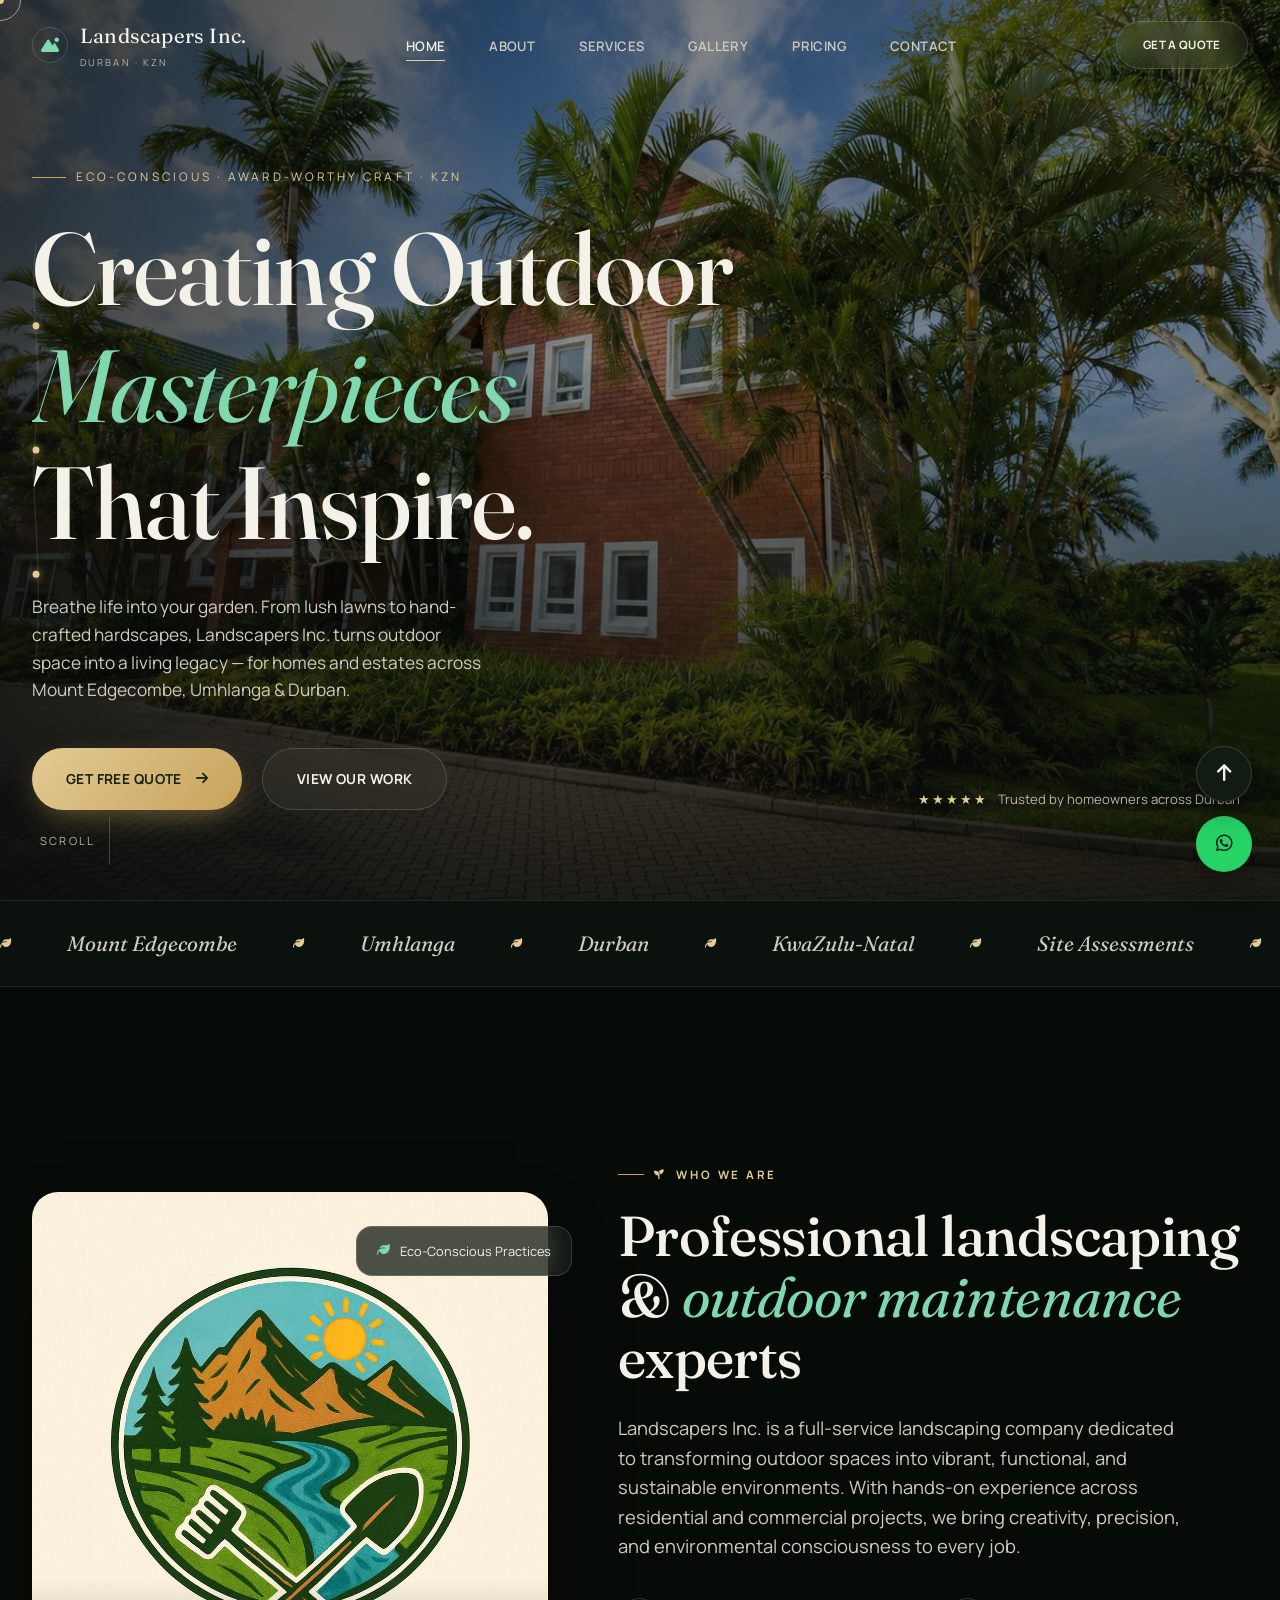
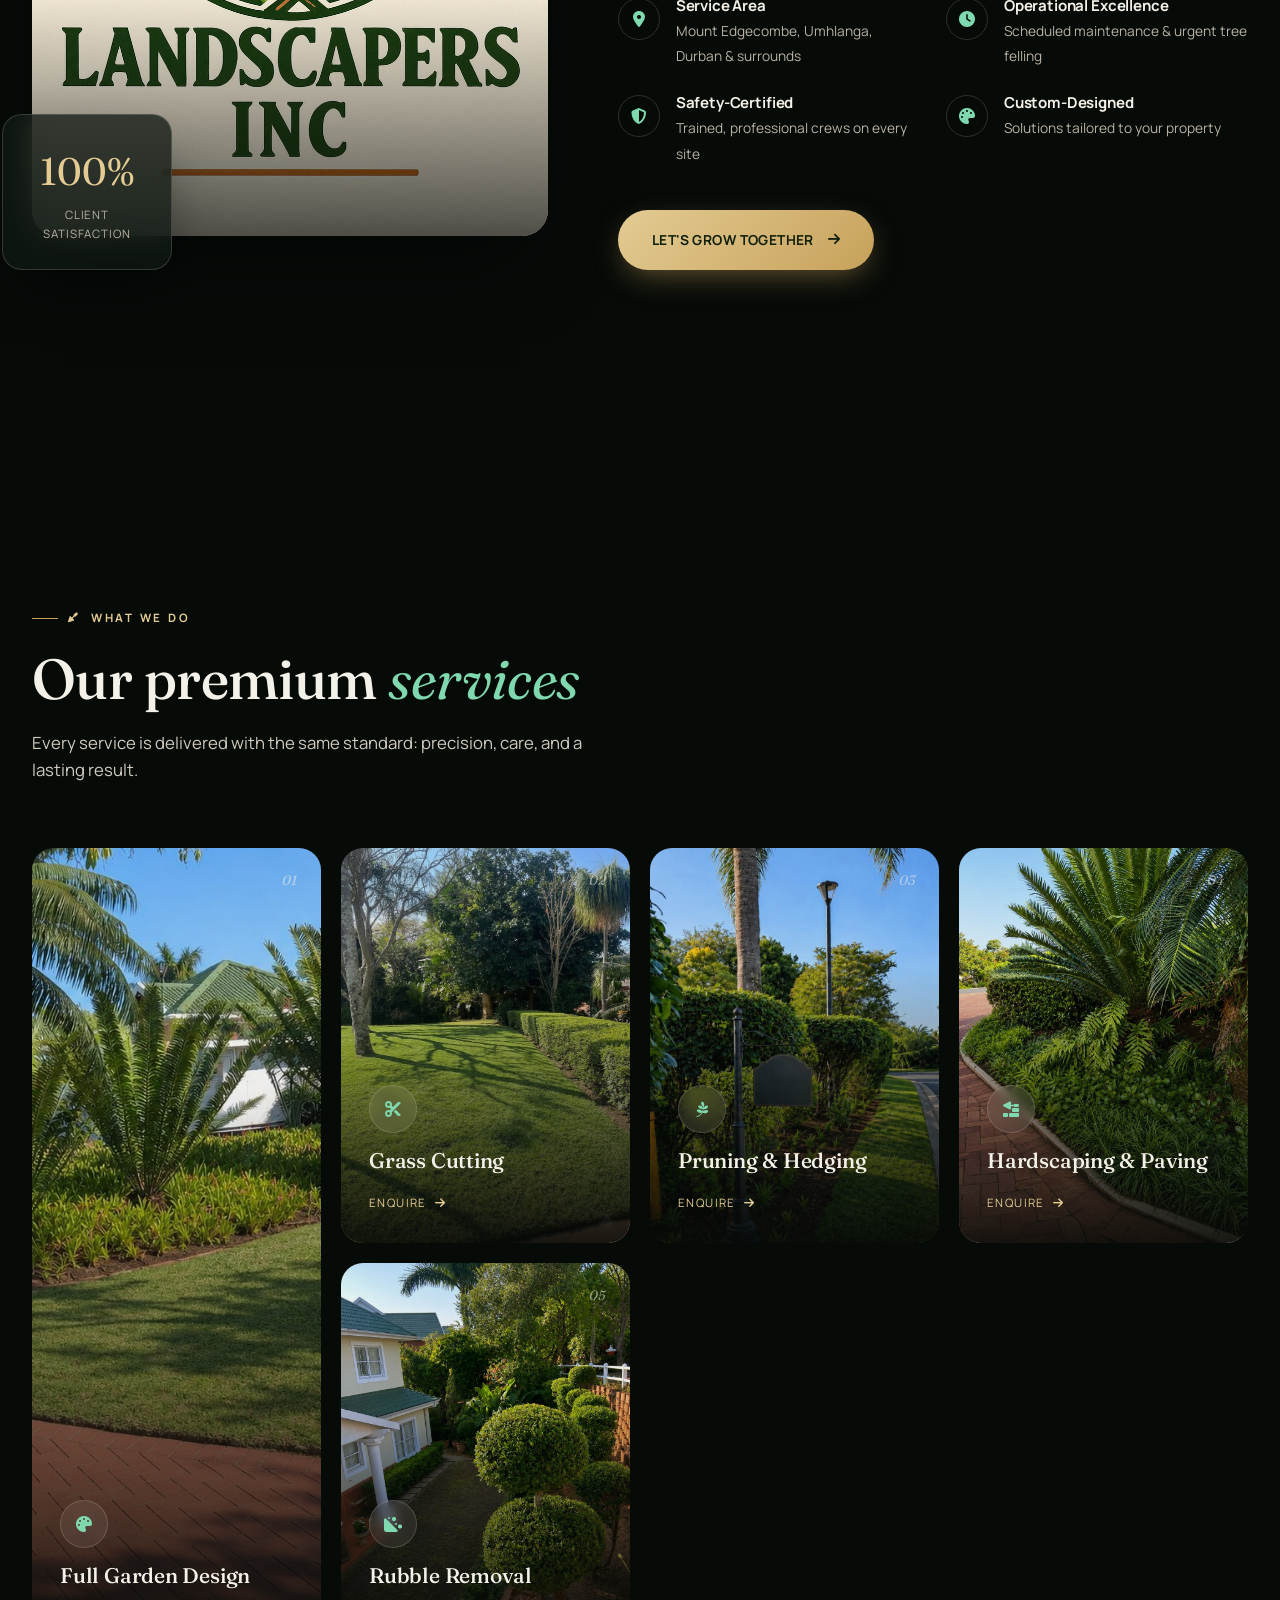
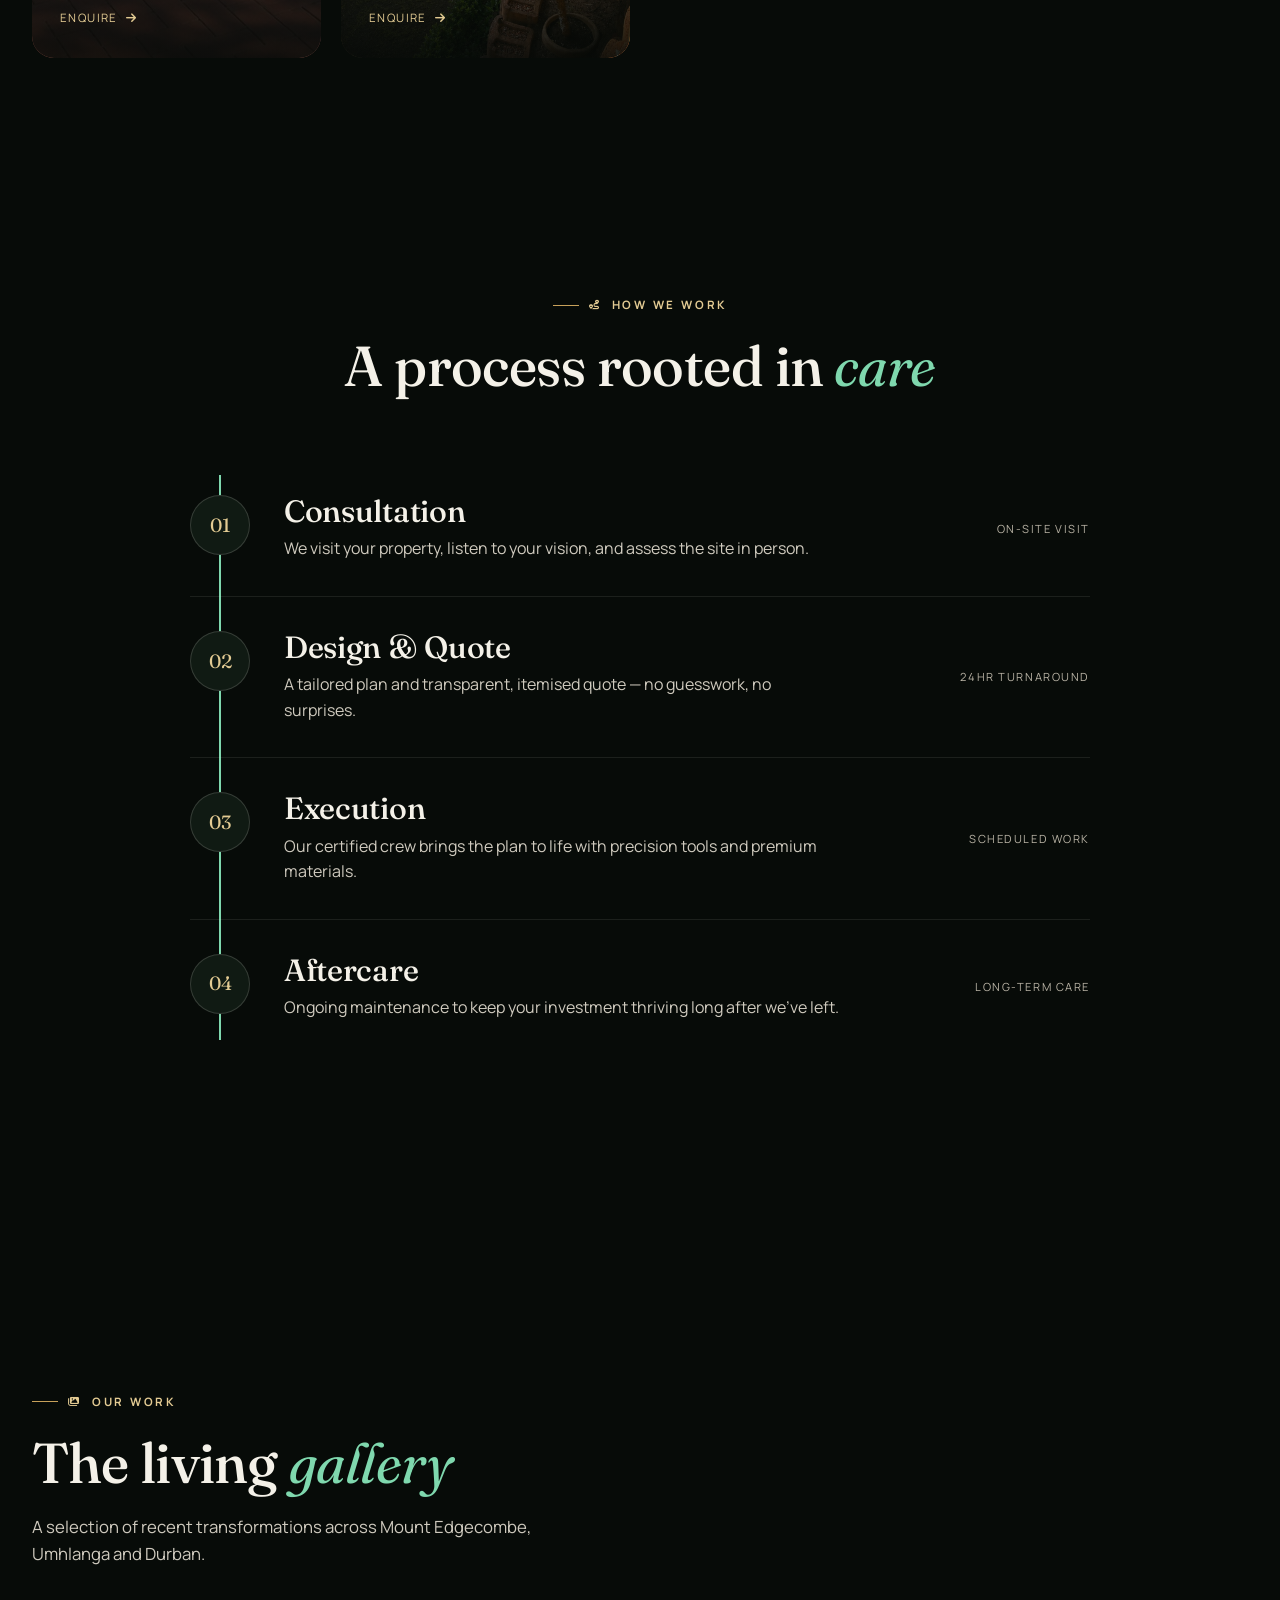
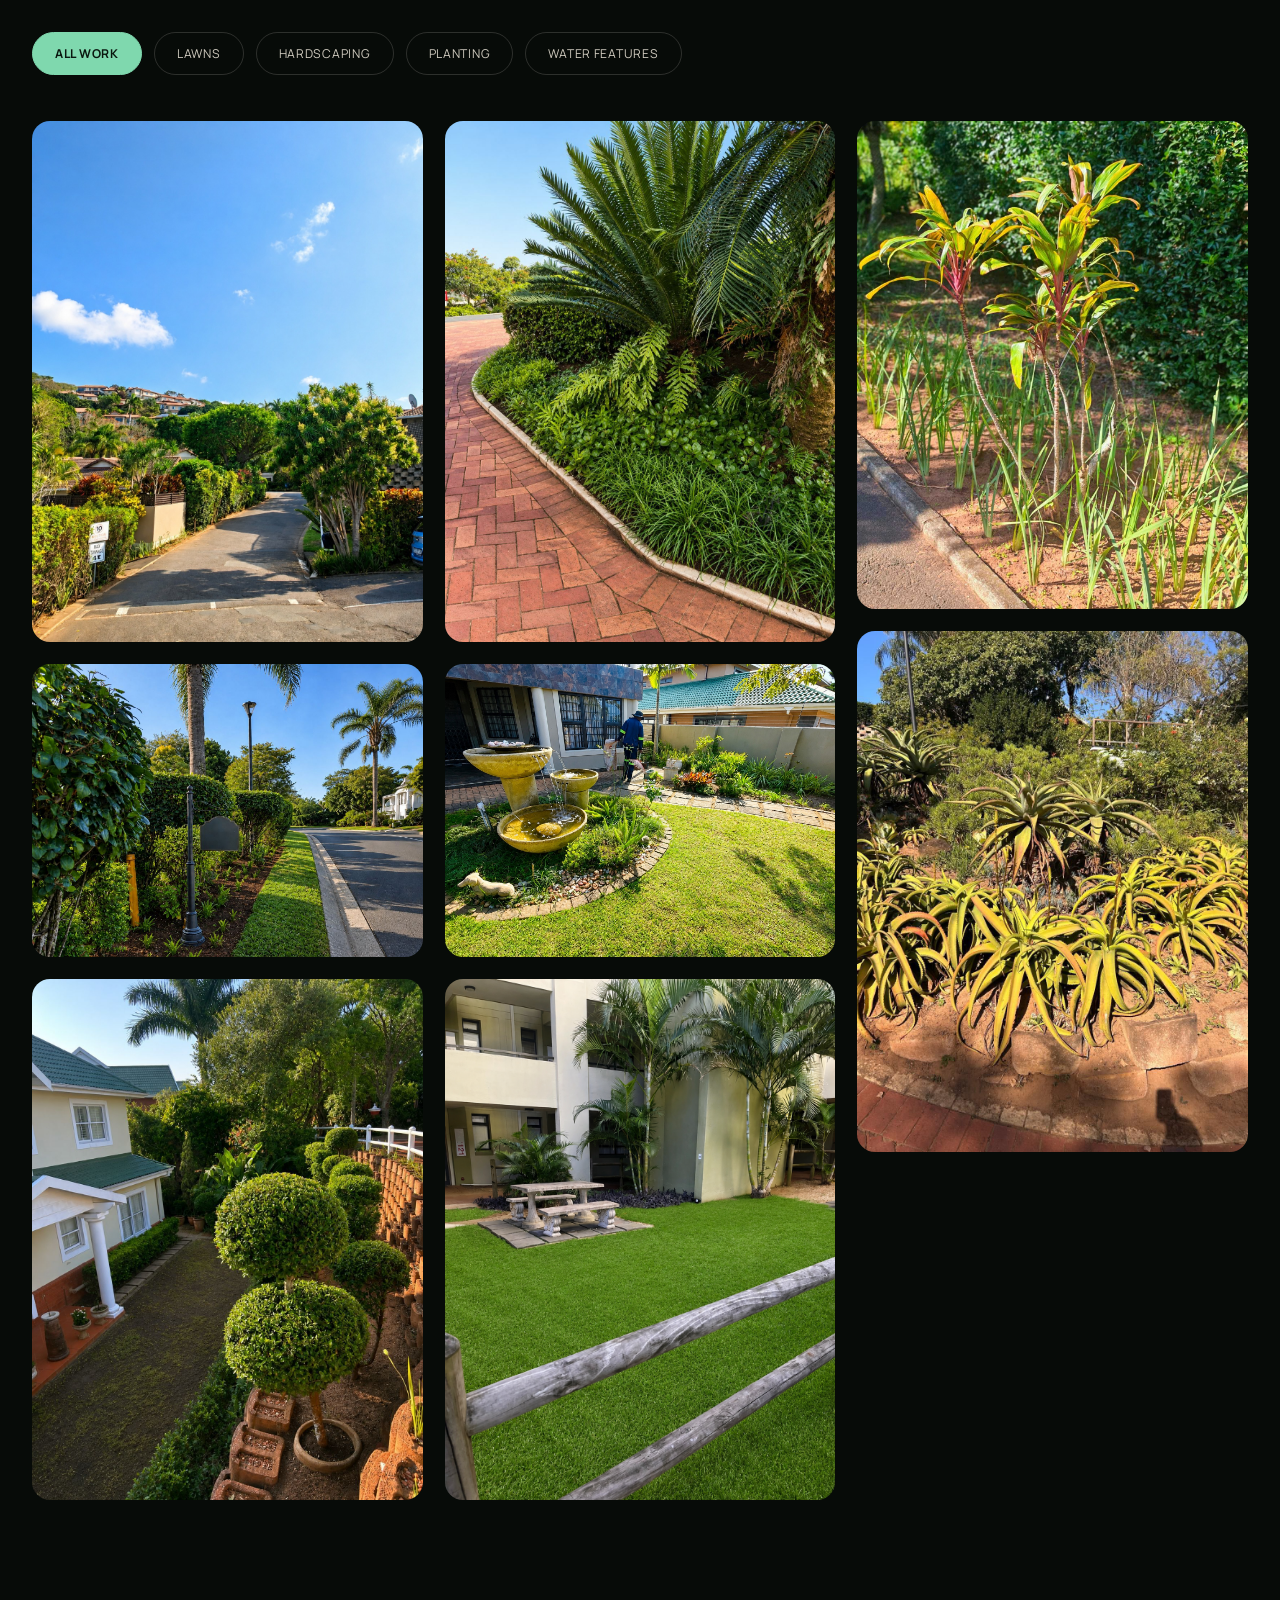
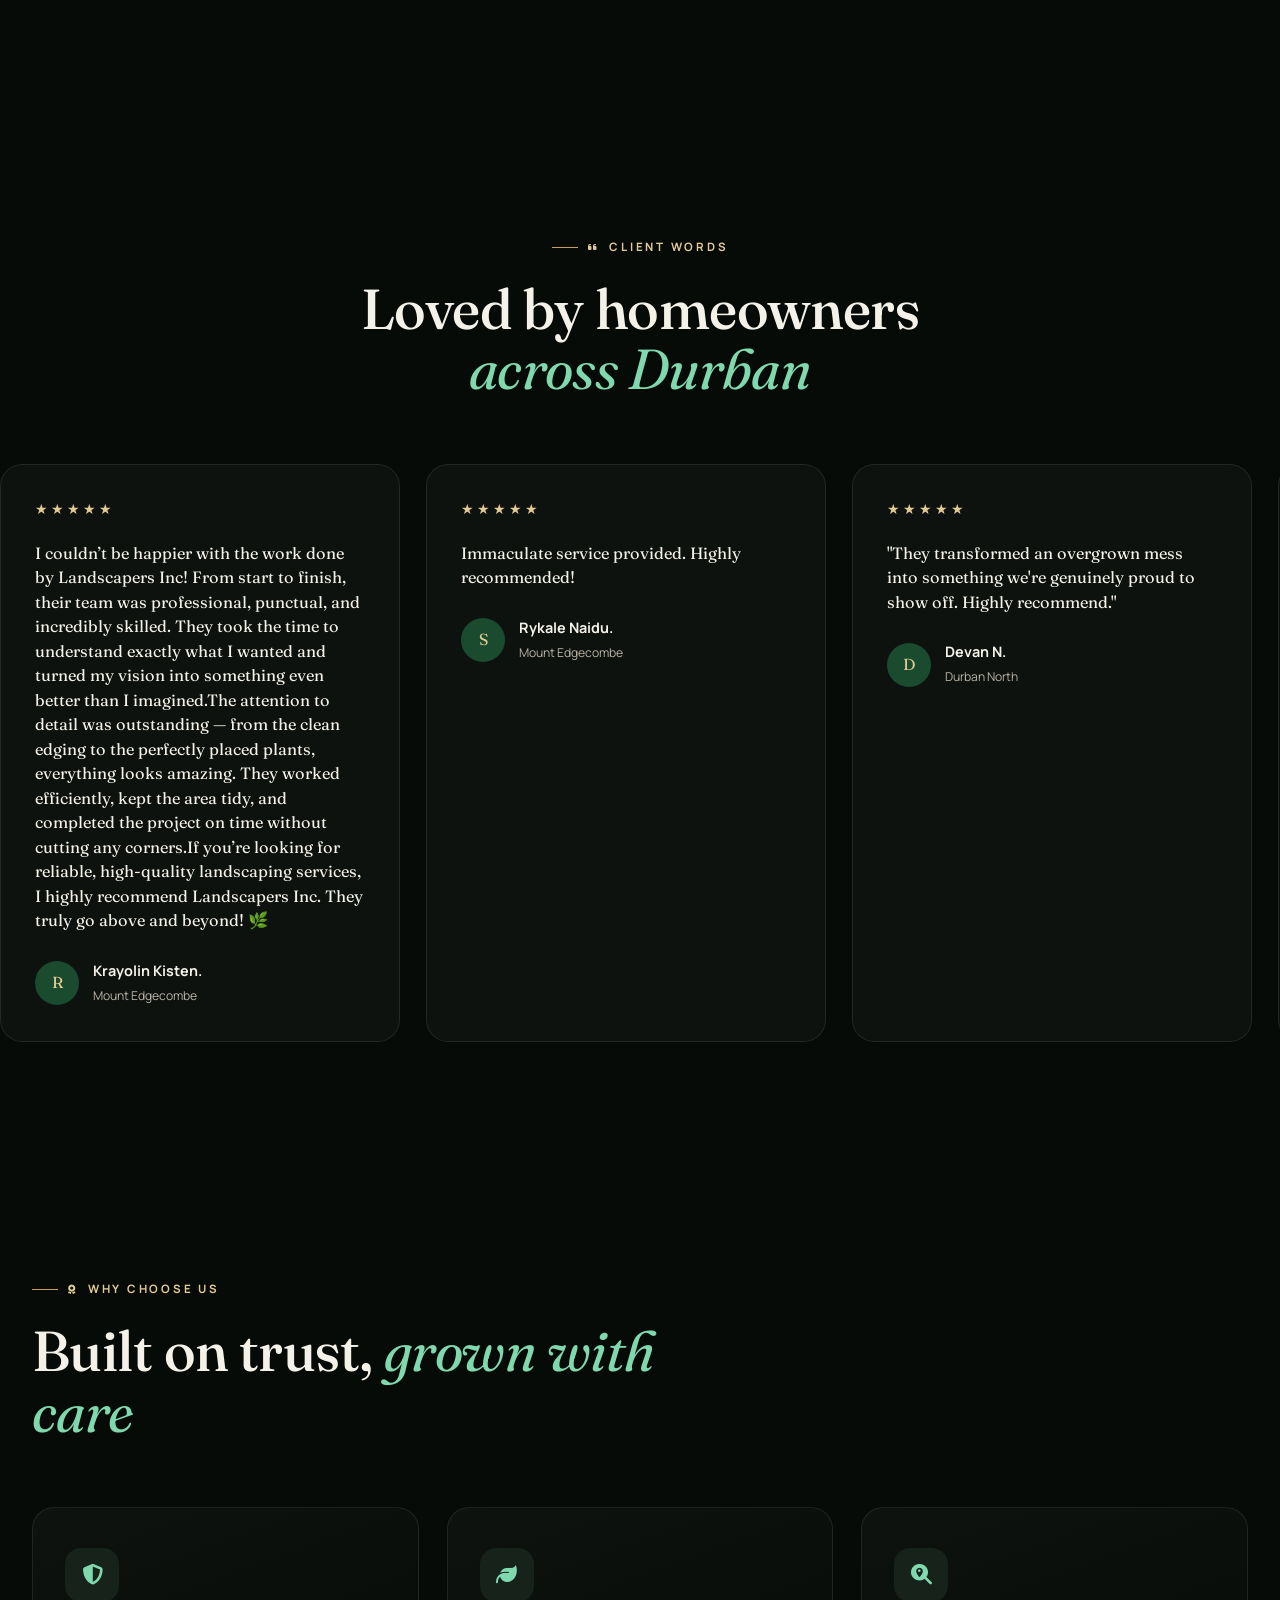
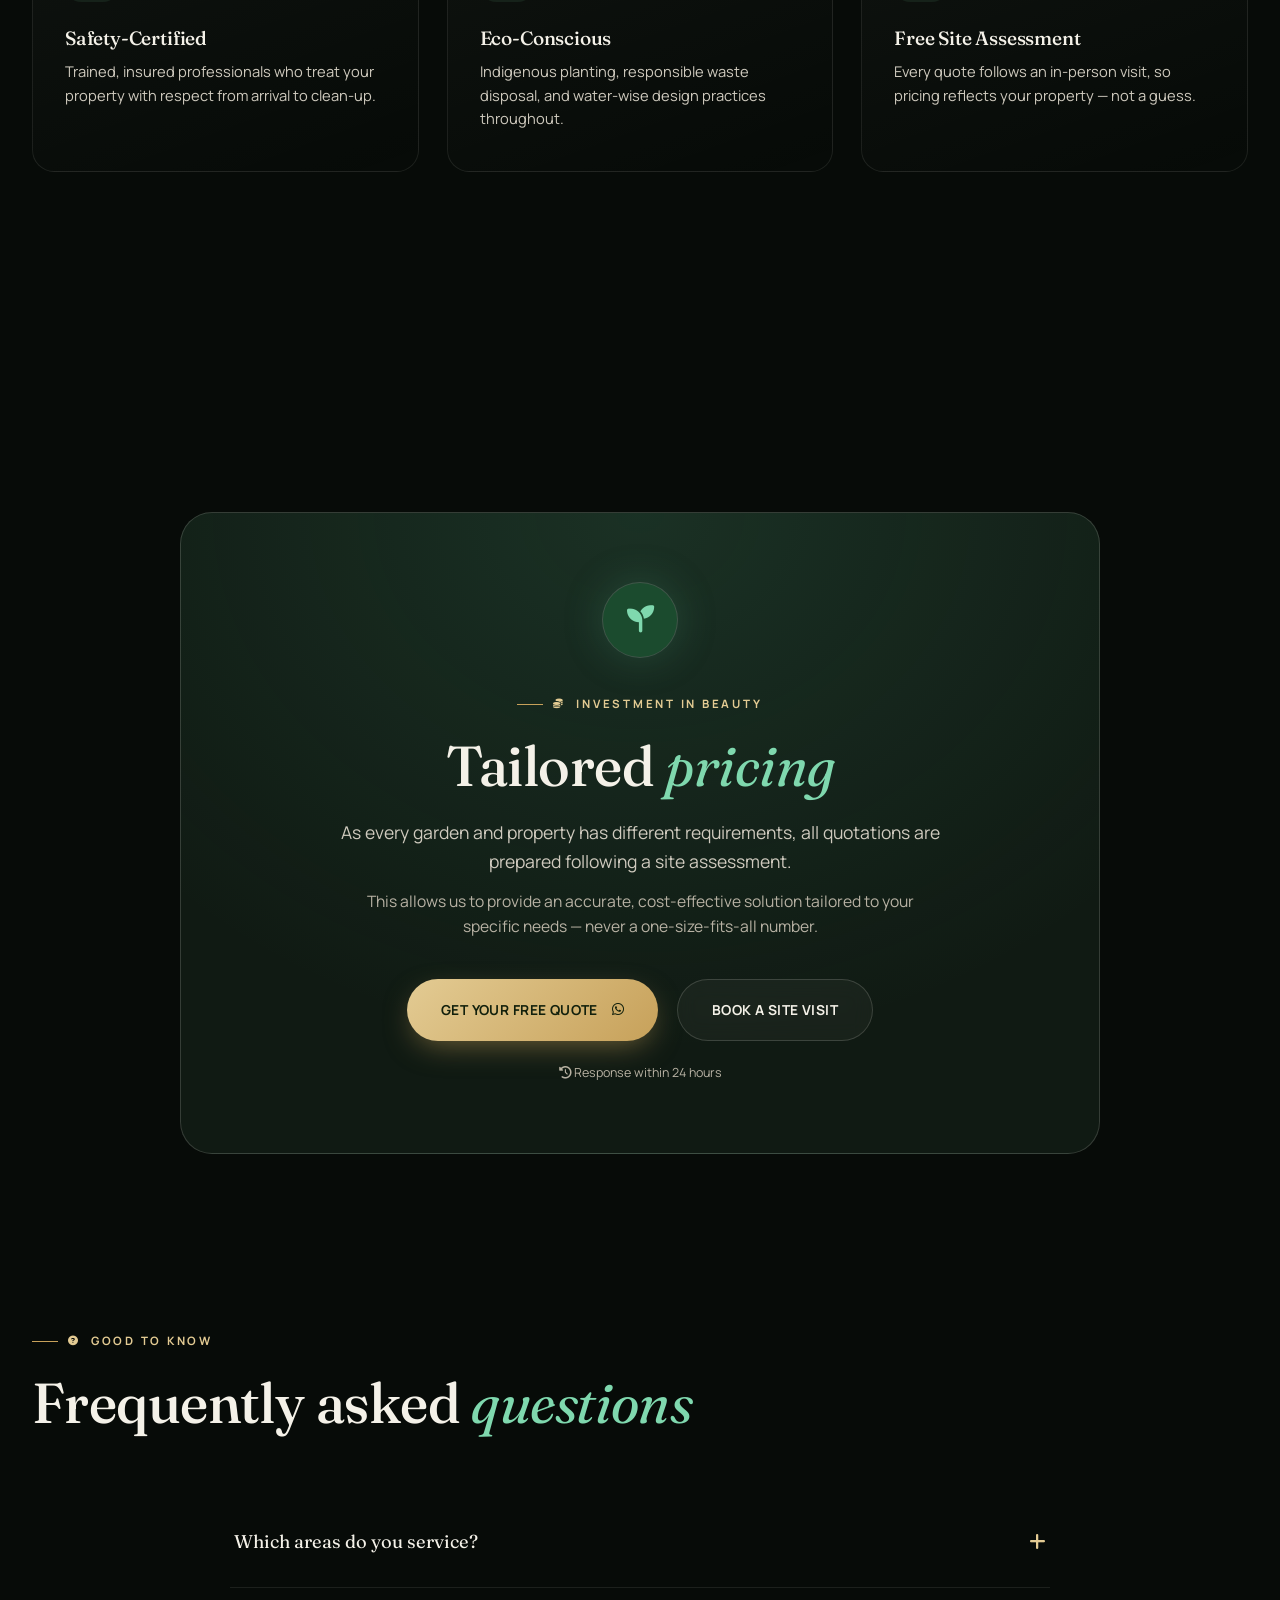
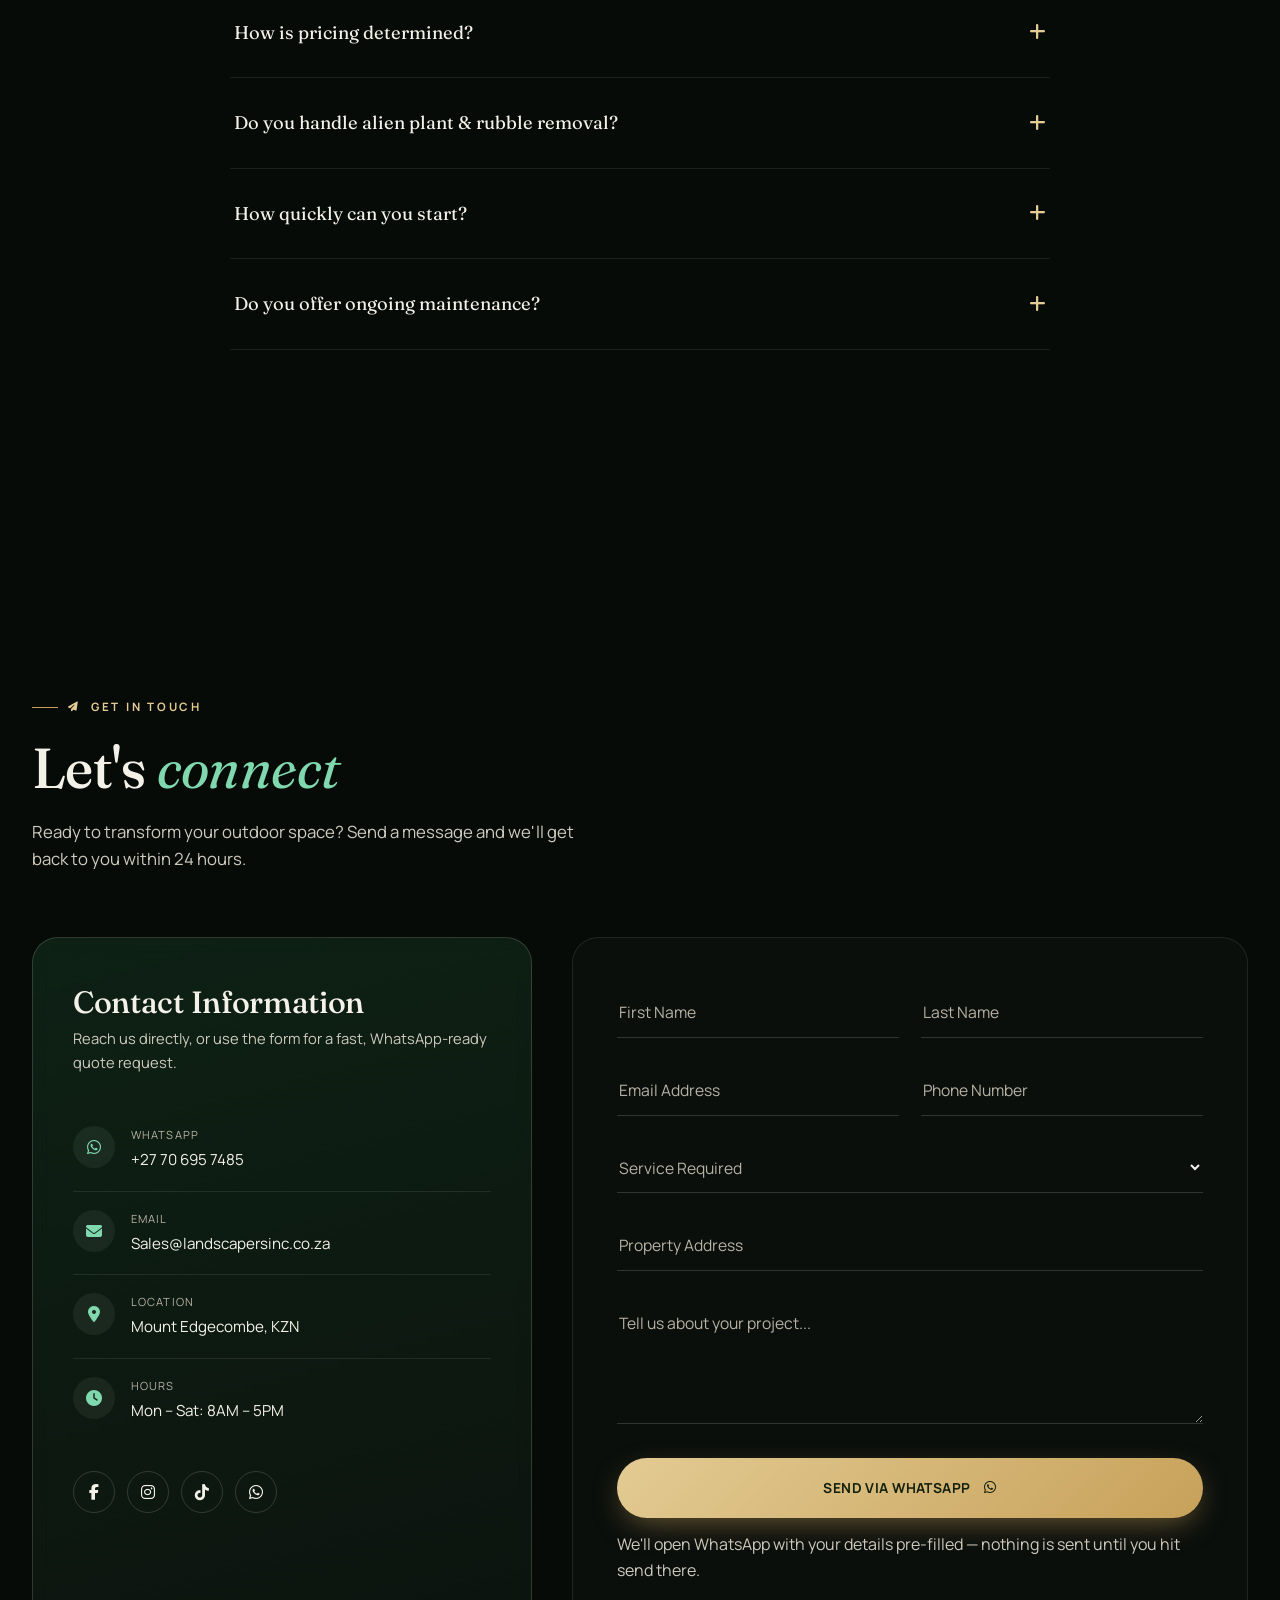
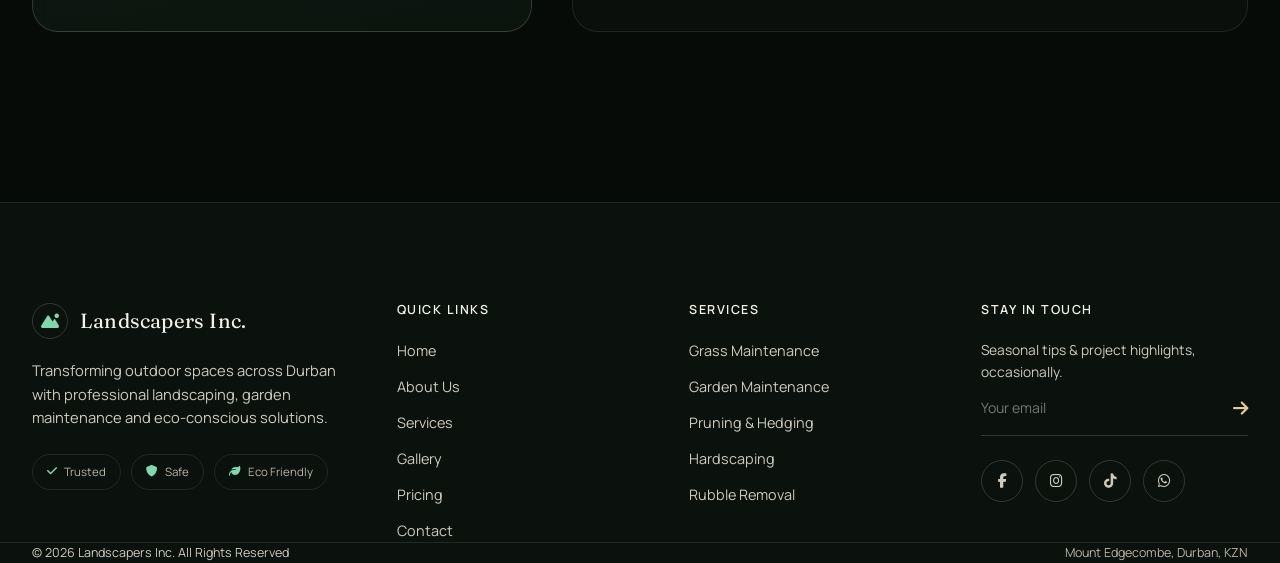
==== index.html @ af5ac0f6 "Update image source in gallery item" ====
<!DOCTYPE html>
<html lang="en">
<head>
<meta charset="UTF-8">
<meta name="viewport" content="width=device-width, initial-scale=1.0">
<title>Landscapers Inc. | Luxury Landscaping — Mount Edgecombe & Durban</title>

<meta name="title" content="Landscapers Inc.">
<meta name="description" content="Professional landscaping, and garden maintenance in Mount Edgecombe & Durban. Eco-friendly solutions, and custom garden designs. Contact Anthony for a quote.">
<meta name="keywords" content="landscaping Mount Edgecombe, garden maintenance KZN, grass cutting Phoenix, rubble removal Mount Edgecombe, Landscapers Inc Anthony, professional gardeners South Africa, alien plant removal Durban">
<meta name="google-site-verification" content="Qe9OMHXr0ZzBR3LQQ4YMj0MExpoWOy7L2E_eD9V5EBU" />
<meta name="msvalidate.01" content="F2E8CDBDB58FE2BAE0249B1C761C6952" />
<meta name="author" content="Landscapers Inc.">
<meta name="robots" content="index, follow">
<meta name="language" content="English">
<meta name="revisit-after" content="7 days">
<meta name="geo.region" content="ZA-KZN">
<meta name="geo.placename" content="Mount Edgecombe">
<meta name="geo.position" content="-29.7024;31.0318">
<meta name="ICBM" content="-29.7024, 31.0318">
<meta name="theme-color" content="#070B08">

<meta property="og:type" content="website">
<meta property="og:title" content="Landscapers Inc. | Luxury Landscaping — Mount Edgecombe & Durban">
<meta property="og:description" content="Professional landscaping and garden maintenance in Mount Edgecombe & Durban. Eco-friendly solutions and custom garden designs.">
<meta property="og:image" content="https://landscapes-inc.co.za/27a47cd3-a17f-42ca-8ba9-79aa1e8e3ee2.png">
<meta property="og:url" content="https://landscapes-inc.co.za/">

<link rel="stylesheet" href="https://cdnjs.cloudflare.com/ajax/libs/font-awesome/6.4.0/css/all.min.css">
<link rel="preconnect" href="https://fonts.googleapis.com">
<link href="https://fonts.googleapis.com/css2?family=Fraunces:ital,opsz,wght@0,9..144,300;0,9..144,500;0,9..144,600;1,9..144,400;1,9..144,500&family=Manrope:wght@400;500;600;700;800&display=swap" rel="stylesheet">
<link rel="stylesheet" href="style.css">

<script type="application/ld+json">
{
  "@context": "https://schema.org",
  "@type": "HomeAndConstructionBusiness",
  "name": "Landscapers Inc.",
  "image": "https://landscapes-inc.co.za/27a47cd3-a17f-42ca-8ba9-79aa1e8e3ee2.png",
  "url": "https://landscapes-inc.co.za/",
  "telephone": "+27706957485",
  "address": {
    "@type": "PostalAddress",
    "streetAddress": "Mount Edgecombe",
    "addressLocality": "Durban",
    "addressRegion": "KZN",
    "postalCode": "4302",
    "addressCountry": "ZA"
  },
  "geo": { "@type": "GeoCoordinates", "latitude": -29.7024, "longitude": 31.0318 },
  "openingHoursSpecification": {
    "@type": "OpeningHoursSpecification",
    "dayOfWeek": ["Monday","Tuesday","Wednesday","Thursday","Friday","Saturday"],
    "opens": "08:00",
    "closes": "17:00"
  },
  "sameAs": [
    "https://www.facebook.com/profile.php?id=61587518387564",
    "https://www.instagram.com/landscapers_inc/"
  ],
  "areaServed": "Mount Edgecombe and surrounding Durban areas"
}
</script>
</head>
<body>

<div class="grain"></div>

<!-- CUSTOM CURSOR -->
<div class="cursor-ring" id="cursorRing"></div>
<div class="cursor-dot" id="cursorDot"></div>

<!-- GROWTH LINE — signature scroll progress vine -->
<div class="growth-line">
  <svg viewBox="0 0 20 400" preserveAspectRatio="none">
    <path class="track" d="M10,0 C 2,60 18,120 10,180 C 2,240 18,300 10,400"/>
    <path class="fill" id="growthFill" d="M10,0 C 2,60 18,120 10,180 C 2,240 18,300 10,400"/>
    <circle class="bud" id="bud1" cx="10" cy="80" r="3.4"/>
    <circle class="bud" id="bud2" cx="10" cy="200" r="3.4"/>
    <circle class="bud" id="bud3" cx="10" cy="320" r="3.4"/>
  </svg>
</div>

<!-- PRELOADER -->
<div class="preloader" id="preloader">
  <svg class="pre-tree" viewBox="0 0 120 150">
    <path id="treePath" d="M60,150 L60,90 M60,110 C40,100 30,80 35,55 M60,100 C80,90 90,70 85,48 M60,80 C45,72 40,58 46,40 M60,75 C75,68 80,52 74,36 M60,55 C55,40 60,25 60,10" />
  </svg>
  <div class="pre-word">Cultivating something beautiful</div>
  <div class="pre-bar"><div class="pre-bar-fill" id="preBarFill"></div></div>
  <div class="pre-pct" id="prePct">0%</div>
</div>

<!-- NAVBAR -->
<nav class="navbar" id="navbar">
  <div class="container nav-inner">
    <a href="#home" class="logo">
      <span class="logo-mark"><i class="fa-solid fa-mountain-sun"></i></span>
      <span>Landscapers Inc.<span class="logo-sub">Durban · KZN</span></span>
    </a>
    <ul class="nav-links">
      <li><a href="#home" class="nav-link active">Home</a></li>
      <li><a href="#about" class="nav-link">About</a></li>
      <li><a href="#services" class="nav-link">Services</a></li>
      <li><a href="#gallery" class="nav-link">Gallery</a></li>
      <li><a href="#pricing" class="nav-link">Pricing</a></li>
      <li><a href="#contact" class="nav-link">Contact</a></li>
    </ul>
    <div class="nav-cta">
      <a href="#contact" class="btn btn-ghost magnetic"><span>Get a Quote</span></a>
      <div class="hamburger" id="hamburger"><span></span><span></span><span></span></div>
    </div>
  </div>
</nav>

<!-- MOBILE MENU -->
<div class="mobile-menu" id="mobileMenu">
  <ul>
    <li><a href="#home">Home</a></li>
    <li><a href="#about">About</a></li>
    <li><a href="#services">Services</a></li>
    <li><a href="#gallery">Gallery</a></li>
    <li><a href="#pricing">Pricing</a></li>
    <li><a href="#contact">Contact</a></li>
  </ul>
  <div class="mm-foot">
    <a href="https://www.facebook.com/profile.php?id=61587518387564" class="social-dot" style="width:44px;height:44px;"><i class="fa-brands fa-facebook-f"></i></a>
    <a href="https://www.instagram.com/landscapers_inc/" class="social-dot" style="width:44px;height:44px;"><i class="fa-brands fa-instagram"></i></a>
    <a href="https://wa.me/27706957485" class="social-dot" style="width:44px;height:44px;"><i class="fa-brands fa-whatsapp"></i></a>
  </div>
</div>

<!-- HERO -->
<header id="home" class="hero">
  <div class="hero-media"><img src="img1.jpg" alt="Luxury estate landscaping in Mount Edgecombe, Durban"></div>
  <div class="hero-particles" id="heroParticles"></div>

  <div class="container hero-inner">
    <span class="hero-tag">Eco-Conscious · Award-Worthy Craft · KZN</span>
    <h1>
      <span class="line"><span>Creating Outdoor</span></span>
      <span class="line"><span><em>Masterpieces</em></span></span>
      <span class="line"><span>That Inspire.</span></span>
    </h1>
    <p class="hero-sub" id="heroSub">Breathe life into your garden. From lush lawns to hand-crafted hardscapes, Landscapers Inc. turns outdoor space into a living legacy — for homes and estates across Mount Edgecombe, Umhlanga & Durban.</p>
    <div class="hero-btns" id="heroBtns">
      <a href="#contact" class="btn btn-primary magnetic"><span>Get Free Quote</span><i class="fa-solid fa-arrow-right"></i></a>
      <a href="#gallery" class="btn btn-ghost magnetic"><span>View Our Work</span></a>
    </div>
  </div>

  <div class="hero-meta">
    <div class="hero-rating"><span class="stars">★★★★★</span> Trusted by homeowners across Durban</div>
  </div>

  <a href="#about" class="scroll-cue"><span>Scroll</span><span class="cue-line"></span></a>
</header>

<!-- MARQUEE STRIP -->
<div class="marquee-strip">
  <div class="marquee-track">
    <span><i class="fa-solid fa-leaf"></i> Mount Edgecombe <i class="fa-solid fa-leaf"></i> Umhlanga <i class="fa-solid fa-leaf"></i> Durban <i class="fa-solid fa-leaf"></i> KwaZulu-Natal <i class="fa-solid fa-leaf"></i> Site Assessments <i class="fa-solid fa-leaf"></i> Since Day One</span>
    <span><i class="fa-solid fa-leaf"></i> Mount Edgecombe <i class="fa-solid fa-leaf"></i> Umhlanga <i class="fa-solid fa-leaf"></i> Durban <i class="fa-solid fa-leaf"></i> KwaZulu-Natal <i class="fa-solid fa-leaf"></i> Site Assessments <i class="fa-solid fa-leaf"></i> Since Day One</span>
  </div>
</div>

<!-- ABOUT -->
<section id="about" class="about">
  <div class="container about-grid">
    <div class="about-visual" data-reveal="left">
      <div class="about-frame">
        <img src="27a47cd3-a17f-42ca-8ba9-79aa1e8e3ee2.png" alt="Landscapers Inc completed project">
      </div>
      <div class="about-badge" data-reveal="scale">
        <div class="num"><span class="counter" data-count="100">0</span>%</div>
        <p>Client Satisfaction</p>
      </div>
      <div class="about-chip" data-reveal="scale"><i class="fa-solid fa-leaf"></i> Eco-Conscious Practices</div>
    </div>

    <div class="about-body">
      <div class="eyebrow" data-reveal="up"><i class="fa-solid fa-seedling"></i> Who We Are</div>
      <h2 data-reveal="up">Professional landscaping & <span class="italic">outdoor maintenance</span> experts</h2>
      <p class="lead" data-reveal="up" style="margin-top:26px;">Landscapers Inc. is a full-service landscaping company dedicated to transforming outdoor spaces into vibrant, functional, and sustainable environments. With hands-on experience across residential and commercial projects, we bring creativity, precision, and environmental consciousness to every job.</p>

      <div class="about-points" data-stagger>
        <div class="about-point" data-reveal="up" style="--i:0"><i class="fa-solid fa-location-dot"></i><div><h4>Service Area</h4><span>Mount Edgecombe, Umhlanga, Durban & surrounds</span></div></div>
        <div class="about-point" data-reveal="up" style="--i:1"><i class="fa-solid fa-clock"></i><div><h4>Operational Excellence</h4><span>Scheduled maintenance & urgent tree felling</span></div></div>
        <div class="about-point" data-reveal="up" style="--i:2"><i class="fa-solid fa-shield-halved"></i><div><h4>Safety-Certified</h4><span>Trained, professional crews on every site</span></div></div>
        <div class="about-point" data-reveal="up" style="--i:3"><i class="fa-solid fa-palette"></i><div><h4>Custom-Designed</h4><span>Solutions tailored to your property</span></div></div>
      </div>

      <a href="grow.html" class="btn btn-primary magnetic" data-reveal="up"><span>Let's Grow Together</span><i class="fa-solid fa-arrow-right"></i></a>
    </div>
  </div>
</section>

<!-- SERVICES -->
<section id="services" class="services">
  <div class="container">
    <div class="section-head" data-reveal="up">
      <div class="eyebrow"><i class="fa-solid fa-trowel"></i> What We Do</div>
      <h2>Our premium <span class="italic">services</span></h2>
      <p>Every service is delivered with the same standard: precision, care, and a lasting result.</p>
    </div>

    <div class="services-grid">
      <div class="service-card" data-reveal="scale">
        <img src="img7.jpg" alt="Full garden design and planting">
        <span class="service-num">01</span>
        <div class="service-content">
          <div class="service-icon"><i class="fa-solid fa-palette"></i></div>
          <h3>Full Garden Design</h3>
          <p>Concept to completion — indigenous planting plans and layouts built around how you actually live outdoors.</p>
          <span class="service-link">Enquire <i class="fa-solid fa-arrow-right"></i></span>
        </div>
      </div>

      <div class="service-card" data-reveal="scale" style="--i:1">
        <img src="grass.png" alt="Grass cutting and lawn maintenance">
        <span class="service-num">02</span>
        <div class="service-content">
          <div class="service-icon"><i class="fa-solid fa-scissors"></i></div>
          <h3>Grass Cutting</h3>
          <p>Following the "one-third rule" to maintain lush, dense, stress-free lawns.</p>
          <span class="service-link">Enquire <i class="fa-solid fa-arrow-right"></i></span>
        </div>
      </div>

      <div class="service-card" data-reveal="scale" style="--i:2">
        <img src="img2.jpg" alt="Pruning and hedging topiary garden">
        <span class="service-num">03</span>
        <div class="service-content">
          <div class="service-icon"><i class="fa-brands fa-pagelines"></i></div>
          <h3>Pruning & Hedging</h3>
          <p>Enhancing structure and encouraging new growth for healthy, attractive plants.</p>
          <span class="service-link">Enquire <i class="fa-solid fa-arrow-right"></i></span>
        </div>
      </div>

      <div class="service-card" data-reveal="scale" style="--i:3">
        <img src="img4.jpg" alt="Hardscaping and paving installation">
        <span class="service-num">04</span>
        <div class="service-content">
          <div class="service-icon"><i class="fa-solid fa-trowel-bricks"></i></div>
          <h3>Hardscaping & Paving</h3>
          <p>Patios, walkways, driveways, retaining walls and fire pits in durable, natural materials.</p>
          <span class="service-link">Enquire <i class="fa-solid fa-arrow-right"></i></span>
        </div>
      </div>

      <div class="service-card" data-reveal="scale" style="--i:4">
        <img src="img3.jpg" alt="Rubble removal and site clearing">
        <span class="service-num">05</span>
        <div class="service-content">
          <div class="service-icon"><i class="fa-solid fa-hill-rockslide"></i></div>
          <h3>Rubble Removal</h3>
          <p>Collecting and disposing of debris to keep sites safe, clean and compliant.</p>
          <span class="service-link">Enquire <i class="fa-solid fa-arrow-right"></i></span>
        </div>
      </div>
    </div>
  </div>
</section>

<!-- PROCESS -->
<section class="process">
  <div class="container">
    <div class="section-head center" data-reveal="up" style="margin-left:auto;margin-right:auto;">
      <div class="eyebrow" style="margin-inline:auto;"><i class="fa-solid fa-route"></i> How We Work</div>
      <h2>A process rooted in <span class="italic">care</span></h2>
    </div>

    <div class="process-list">
      <div class="process-vine">
        <svg viewBox="0 0 2 300" preserveAspectRatio="none">
          <path class="pv-track" d="M1,0 L1,300"/>
          <path class="pv-fill" id="pvFill" d="M1,0 L1,300"/>
        </svg>
      </div>

      <div class="process-step" data-reveal="up"><div class="process-node">01</div><div class="process-text"><h3>Consultation</h3><p>We visit your property, listen to your vision, and assess the site in person.</p></div><span class="process-tag">On-site visit</span></div>
      <div class="process-step" data-reveal="up"><div class="process-node">02</div><div class="process-text"><h3>Design & Quote</h3><p>A tailored plan and transparent, itemised quote — no guesswork, no surprises.</p></div><span class="process-tag">24hr turnaround</span></div>
      <div class="process-step" data-reveal="up"><div class="process-node">03</div><div class="process-text"><h3>Execution</h3><p>Our certified crew brings the plan to life with precision tools and premium materials.</p></div><span class="process-tag">Scheduled work</span></div>
      <div class="process-step" data-reveal="up"><div class="process-node">04</div><div class="process-text"><h3>Aftercare</h3><p>Ongoing maintenance to keep your investment thriving long after we've left.</p></div><span class="process-tag">Long-term care</span></div>
    </div>
  </div>
</section>

<section id="gallery" class="gallery">
  <div class="container">
    <div class="section-head" data-reveal="up">
      <div class="eyebrow"><i class="fa-solid fa-images"></i> Our Work</div>
      <h2>The living <span class="italic">gallery</span></h2>
      <p>A selection of recent transformations across Mount Edgecombe, Umhlanga and Durban.</p>
    </div>
    <div class="gallery-filters" data-reveal="up">
      <button class="filter-btn active" data-filter="all">All Work</button>
      <button class="filter-btn" data-filter="lawns">Lawns</button>
      <button class="filter-btn" data-filter="hardscaping">Hardscaping</button>
      <button class="filter-btn" data-filter="planting">Planting</button>
      <button class="filter-btn" data-filter="water">Water Features</button>
    </div>
    <div class="gallery-grid" id="galleryGrid">
      <div class="gallery-item" data-category="lawns" data-reveal="scale">
        <img src="data_image.jpg" alt="Estate landscaping">
        <div class="gallery-expand"><i class="fa-solid fa-expand"></i></div>
        <div class="gallery-caption"><span>Lawns</span><h4>Estate Landscaping</h4></div>
      </div>
      <div class="gallery-item" data-category="planting" data-reveal="scale">
        <img src="img2.jpg" alt="Topiary and garden design">
        <div class="gallery-expand"><i class="fa-solid fa-expand"></i></div>
        <div class="gallery-caption"><span>Planting</span><h4>Topiary & Garden Design</h4></div> 
      </div>
      <div class="gallery-item" data-category="hardscaping" data-reveal="scale">
        <img src="img3.jpg" alt="Property landscaping">
        <div class="gallery-expand"><i class="fa-solid fa-expand"></i></div>
        <div class="gallery-caption"><span>Hardscaping</span><h4>Property Landscaping</h4></div>
      </div>
      <div class="gallery-item" data-category="hardscaping" data-reveal="scale">
        <img src="img4.jpg" alt="Paving and cycad installation">
        <div class="gallery-expand"><i class="fa-solid fa-expand"></i></div>
        <div class="gallery-caption"><span>Hardscaping</span><h4>Paving & Cycad Installation</h4></div>
      </div>
      <div class="gallery-item" data-category="water" data-reveal="scale">
        <img src="image_data.jpg" alt="Water feature gardens">
        <div class="gallery-expand"><i class="fa-solid fa-expand"></i></div>
        <div class="gallery-caption"><span>Water Features</span><h4>Water Feature Gardens</h4></div>
      </div>
      <div class="gallery-item" data-category="lawns" data-reveal="scale">
        <img src="ChatGPT Image Aug 12, 2026, 03_28_11 PM.png" alt="Grounds maintenance">
        <div class="gallery-expand"><i class="fa-solid fa-expand"></i></div>
        <div class="gallery-caption"><span>Lawns</span><h4>Grounds Maintenance</h4></div>
      </div>
      <div class="gallery-item" data-category="planting" data-reveal="scale">
        <img src="img9.jpg" alt="Fern and indigenous gardens">
        <div class="gallery-expand"><i class="fa-solid fa-expand"></i></div>
        <div class="gallery-caption"><span>Planting</span><h4>Fern & Indigenous Gardens</h4></div>
      </div>
      <div class="gallery-item" data-category="planting" data-reveal="scale">
        <img src="img8.jpg" alt="Aloe and succulent landscapes">
        <div class="gallery-expand"><i class="fa-solid fa-expand"></i></div>
        <div class="gallery-caption"><span>Planting</span><h4>Aloe & Succulent Landscapes</h4></div>
      </div>
    </div>
  </div>
</section>
  
<!-- LIGHTBOX -->
<div class="lightbox" id="lightbox">
  <button class="lightbox-close" id="lbClose"><i class="fa-solid fa-xmark"></i></button>
  <button class="lightbox-prev" id="lbPrev"><i class="fa-solid fa-chevron-left"></i></button>
  <img src="" alt="" id="lbImg">
  <button class="lightbox-next" id="lbNext"><i class="fa-solid fa-chevron-right"></i></button>
  <div class="lightbox-caption" id="lbCaption"></div>
</div>



<!-- TESTIMONIALS -->
<section class="testimonials">
  <div class="container section-head center" data-reveal="up" style="margin-left:auto;margin-right:auto;">
    <div class="eyebrow" style="margin-inline:auto;"><i class="fa-solid fa-quote-left"></i> Client Words</div>
    <h2>Loved by homeowners <span class="italic">across Durban</span></h2>
  </div>

  <div class="t-track-wrap">
    <div class="t-track" id="tTrack">
      <div class="t-card"><div class="t-stars">★★★★★</div><p class="t-quote">
        I couldn’t be happier with the work done by Landscapers Inc! From start to finish, their team was professional, punctual, and incredibly skilled. They took the time to understand exactly what I wanted and turned my vision into something even better than I imagined.The attention to detail was outstanding — from the clean edging to the perfectly placed plants, everything looks amazing. They worked efficiently, kept the area tidy, and completed the project on time without cutting any corners.If you’re looking for reliable, high-quality landscaping services, I highly recommend Landscapers Inc. They truly go above and beyond! 🌿</p><div class="t-person"><div class="t-avatar">R</div><div><h5>Krayolin Kisten.</h5><span>Mount Edgecombe</span></div></div></div>
      <div class="t-card"><div class="t-stars">★★★★★</div><p class="t-quote">Immaculate service provided. Highly recommended!</p><div class="t-person"><div class="t-avatar">S</div><div><h5>Rykale Naidu.</h5><span>Mount Edgecombe</span></div></div></div>
      <div class="t-card"><div class="t-stars">★★★★★</div><p class="t-quote">"They transformed an overgrown mess into something we're genuinely proud to show off. Highly recommend."</p><div class="t-person"><div class="t-avatar">D</div><div><h5>Devan N.</h5><span>Durban North</span></div></div></div>
      <div class="t-card"><div class="t-stars">★★★★★</div><p class="t-quote">"Responsive on WhatsApp, fair pricing, and the aftercare service means our lawn always looks its best."</p><div class="t-person"><div class="t-avatar">L</div><div><h5>Lindiwe K.</h5><span>Phoenix</span></div></div></div>
      <div class="t-card"><div class="t-stars">★★★★★</div><p class="t-quote">"Anthony and the team clearly know indigenous planting — our new beds are thriving with barely any upkeep."</p><div class="t-person"><div class="t-avatar">M</div><div><h5>Michelle B.</h5><span>Mount Edgecombe</span></div></div></div>
      <!-- duplicate set for seamless marquee loop -->
      <div class="t-card"><div class="t-stars">★★★★★</div><p class="t-quote">"Our garden hasn't looked this good in years. The crew was punctual, tidy, and clearly took pride in the work."</p><div class="t-person"><div class="t-avatar">R</div><div><h5>Riaan P.</h5><span>Mount Edgecombe</span></div></div></div>
      <div class="t-card"><div class="t-stars">★★★★★</div><p class="t-quote">"From the first site visit to the final walkthrough, everything was professional. The paving work is flawless."</p><div class="t-person"><div class="t-avatar">S</div><div><h5>Sindi M.</h5><span>Umhlanga</span></div></div></div>
      <div class="t-card"><div class="t-stars">★★★★★</div><p class="t-quote">"They transformed an overgrown mess into something we're genuinely proud to show off. Highly recommend."</p><div class="t-person"><div class="t-avatar">D</div><div><h5>Devan N.</h5><span>Durban North</span></div></div></div>
      <div class="t-card"><div class="t-stars">★★★★★</div><p class="t-quote">"Responsive on WhatsApp, fair pricing, and the aftercare service means our lawn always looks its best."</p><div class="t-person"><div class="t-avatar">L</div><div><h5>Lindiwe K.</h5><span>Phoenix</span></div></div></div>
      <div class="t-card"><div class="t-stars">★★★★★</div><p class="t-quote">"Anthony and the team clearly know indigenous planting — our new beds are thriving with barely any upkeep."</p><div class="t-person"><div class="t-avatar">M</div><div><h5>Michelle B.</h5><span>Mount Edgecombe</span></div></div></div>
    </div>
  </div>

</section>

<!-- WHY CHOOSE US -->
<section class="why">
  <div class="container">
    <div class="section-head" data-reveal="up">
      <div class="eyebrow"><i class="fa-solid fa-award"></i> Why Choose Us</div>
      <h2>Built on trust, <span class="italic">grown with care</span></h2>
    </div>
    <div class="why-grid">
      <div class="why-card" data-reveal="up"><div class="why-icon"><i class="fa-solid fa-shield-halved"></i></div><h3>Safety-Certified</h3><p>Trained, insured professionals who treat your property with respect from arrival to clean-up.</p></div>
      <div class="why-card" data-reveal="up" style="--i:1"><div class="why-icon"><i class="fa-solid fa-leaf"></i></div><h3>Eco-Conscious</h3><p>Indigenous planting, responsible waste disposal, and water-wise design practices throughout.</p></div>
      <div class="why-card" data-reveal="up" style="--i:2"><div class="why-icon"><i class="fa-solid fa-magnifying-glass-location"></i></div><h3>Free Site Assessment</h3><p>Every quote follows an in-person visit, so pricing reflects your property — not a guess.</p></div>
    </div>
  </div>
</section>

<!-- PRICING -->
<section id="pricing" class="pricing">
  <div class="container">
    <div class="pricing-card" data-reveal="scale">
      <div class="p-icon"><i class="fa-solid fa-seedling"></i></div>
      <div class="eyebrow" style="margin-inline:auto;"><i class="fa-solid fa-coins"></i> Investment In Beauty</div>
      <h2>Tailored <span class="italic">pricing</span></h2>
      <p class="lead">As every garden and property has different requirements, all quotations are prepared following a site assessment.</p>
      <p class="sub">This allows us to provide an accurate, cost-effective solution tailored to your specific needs — never a one-size-fits-all number.</p>
      <div class="pricing-cta-row">
        <a href="https://wa.me/27706957485?text=Hi%2C%20I%27d%20like%20a%20free%20quote%20for%20my%20garden." class="btn btn-primary magnetic"><span>Get Your Free Quote</span><i class="fa-brands fa-whatsapp"></i></a>
        <a href="#contact" class="btn btn-ghost magnetic"><span>Book a Site Visit</span></a>
      </div>
      <p class="pricing-note"><i class="fa-solid fa-clock-rotate-left"></i> Response within 24 hours</p>
    </div>
  </div>
</section>

<!-- FAQ -->
<section class="faq">
  <div class="container">
    <div class="section-head" data-reveal="up">
      <div class="eyebrow"><i class="fa-solid fa-circle-question"></i> Good To Know</div>
      <h2>Frequently asked <span class="italic">questions</span></h2>
    </div>
    <div class="faq-list">
      <div class="faq-item"><button class="faq-q">Which areas do you service?<i class="fa-solid fa-plus"></i></button><div class="faq-a"><p>We're based in Mount Edgecombe and service Umhlanga, Durban and surrounding KwaZulu-Natal areas. If you're unsure whether we cover you, send us your address on WhatsApp.</p></div></div>
      <div class="faq-item"><button class="faq-q">How is pricing determined?<i class="fa-solid fa-plus"></i></button><div class="faq-a"><p>Every quote follows a free, in-person site assessment.</p></div></div>
      <div class="faq-item"><button class="faq-q">Do you handle alien plant & rubble removal?<i class="fa-solid fa-plus"></i></button><div class="faq-a"><p>Yes — we offer alien vegetation clearing and rubble removal, disposed of responsibly and in compliance with local regulations.</p></div></div>
      <div class="faq-item"><button class="faq-q">How quickly can you start?<i class="fa-solid fa-plus"></i></button><div class="faq-a"><p>We respond to enquiries within 24 hours and can usually schedule an assessment within the same week, subject to season and demand.</p></div></div>
      <div class="faq-item"><button class="faq-q">Do you offer ongoing maintenance?<i class="fa-solid fa-plus"></i></button><div class="faq-a"><p>Yes, we offer scheduled maintenance plans for lawns, hedging and general upkeep, alongside once-off project work.</p></div></div>
    </div>
  </div>
</section>

<!-- CONTACT -->
<section id="contact" class="contact">
  <div class="container">
    <div class="section-head" data-reveal="up">
      <div class="eyebrow"><i class="fa-solid fa-paper-plane"></i> Get In Touch</div>
      <h2>Let's <span class="italic">connect</span></h2>
      <p>Ready to transform your outdoor space? Send a message and we'll get back to you within 24 hours.</p>
    </div>

    <div class="contact-grid">
      <div class="contact-panel" data-reveal="left">
        <h3>Contact Information</h3>
        <p>Reach us directly, or use the form for a fast, WhatsApp-ready quote request.</p>

        <div class="info-row"><i class="fa-brands fa-whatsapp"></i><div><span class="lbl">WhatsApp</span><span class="val">+27 70 695 7485</span></div></div>
        <div class="info-row"><i class="fa-solid fa-envelope"></i><div><span class="lbl">Email</span><span class="val">Sales@landscapersinc.co.za</span></div></div>
        <div class="info-row"><i class="fa-solid fa-location-dot"></i><div><span class="lbl">Location</span><span class="val">Mount Edgecombe, KZN</span></div></div>
        <div class="info-row"><i class="fa-solid fa-clock"></i><div><span class="lbl">Hours</span><span class="val">Mon – Sat: 8AM – 5PM</span></div></div>

        <div class="contact-socials">
          <a href="https://www.facebook.com/profile.php?id=61587518387564" class="social-dot"><i class="fa-brands fa-facebook-f"></i></a>
          <a href="https://www.instagram.com/landscapers_inc/" class="social-dot"><i class="fa-brands fa-instagram"></i></a>
          <a href="https://www.tiktok.com/@landscapersinc" class="social-dot"><i class="fa-brands fa-tiktok"></i></a>
          <a href="https://wa.me/27706957485" class="social-dot"><i class="fa-brands fa-whatsapp"></i></a>
        </div>
      </div>

      <div class="form-panel" data-reveal="right">
        <form id="landscape-contact-form" class="contact-form" onsubmit="sendToWhatsApp(event)">
          <div class="form-row">
            <div class="field">
              <input type="text" id="firstName" name="firstName" required placeholder=" ">
              <label for="firstName">First Name</label><span class="under"></span>
            </div>
            <div class="field">
              <input type="text" id="lastName" name="lastName" required placeholder=" ">
              <label for="lastName">Last Name</label><span class="under"></span>
            </div>
          </div>
          <div class="form-row">
            <div class="field">
              <input type="email" id="email" name="email" required placeholder=" ">
              <label for="email">Email Address</label><span class="under"></span>
            </div>
            <div class="field">
              <input type="tel" id="phone" name="phone" required placeholder=" ">
              <label for="phone">Phone Number</label><span class="under"></span>
            </div>
          </div>
          <div class="field full">
            <select id="service" name="service" required>
              <option value="" disabled selected></option>
              <option value="Grass Cutting">Grass Cutting & Lawn Maintenance</option>
              <option value="Pruning">Pruning & Hedging</option>
              <option value="Hardscaping">Hardscaping & Paving</option>
              <option value="Rubble Removal">Rubble Removal</option>
              <option value="Garden Design">Full Garden Design</option>
              <option value="Maintenance">Regular Maintenance</option>
              <option value="Other">Other</option>
            </select>
            <label for="service">Service Required</label><span class="under"></span>
          </div>
          <div class="field full">
            <input type="text" id="address" name="address" required placeholder=" ">
            <label for="address">Property Address</label><span class="under"></span>
          </div>
          <div class="field full">
            <textarea id="message" name="message" rows="4" required placeholder=" "></textarea>
            <label for="message">Tell us about your project...</label><span class="under"></span>
          </div>

          <div class="submit-row">
            <button type="submit" class="btn btn-primary magnetic" id="submitBtn"><span>Send via WhatsApp</span><i class="fa-brands fa-whatsapp"></i></button>
          </div>
          <p class="privacy" style="margin-top:14px;">We'll open WhatsApp with your details pre-filled — nothing is sent until you hit send there.</p>
        </form>

        <div class="form-success" id="successMessage">
          <div class="fs-icon"><i class="fa-solid fa-check"></i></div>
          <h4>Quote request ready!</h4>
          <p>Your enquiry has been prepared and WhatsApp is opening. Please send the pre-filled message to complete your request.</p>
        </div>
      </div>
    </div>
  </div>
</section>

<!-- FOOTER -->
<footer class="site-footer">
  <div class="container footer-top">
    <div class="footer-brand">
      <a href="#home" class="logo">
        <span class="logo-mark"><i class="fa-solid fa-mountain-sun"></i></span>
        <span>Landscapers Inc.</span>
      </a>
      <p>Transforming outdoor spaces across Durban with professional landscaping, garden maintenance and eco-conscious solutions.</p>
      <div class="footer-badges">
        <span><i class="fa-solid fa-check"></i> Trusted</span>
        <span><i class="fa-solid fa-shield"></i> Safe</span>
        <span><i class="fa-solid fa-leaf"></i> Eco Friendly</span>
      </div>
    </div>

    <div class="footer-col">
      <h4>Quick Links</h4>
      <ul>
        <li><a href="#home">Home</a></li>
        <li><a href="#about">About Us</a></li>
        <li><a href="#services">Services</a></li>
        <li><a href="#gallery">Gallery</a></li>
        <li><a href="#pricing">Pricing</a></li>
        <li><a href="#contact">Contact</a></li>
      </ul>
    </div>

    <div class="footer-col">
      <h4>Services</h4>
      <ul>
        <li>Grass Maintenance</li>
        <li>Garden Maintenance</li>
        <li>Pruning & Hedging</li>
        <li>Hardscaping</li>
        <li>Rubble Removal</li>
      </ul>
    </div>

    <div class="footer-col footer-newsletter">
      <h4>Stay In Touch</h4>
      <p style="font-size:.86rem; color:var(--ink-dim); margin-bottom:6px;">Seasonal tips & project highlights, occasionally.</p>
      <form onsubmit="event.preventDefault(); this.querySelector('button').innerHTML='<i class=\'fa-solid fa-check\'></i>';">
        <input type="email" placeholder="Your email" required>
        <button type="submit" aria-label="Subscribe"><i class="fa-solid fa-arrow-right"></i></button>
      </form>
      <div class="contact-socials" style="margin-top:24px;">
        <a href="https://www.facebook.com/profile.php?id=61587518387564" class="social-dot"><i class="fa-brands fa-facebook-f"></i></a>
        <a href="https://www.instagram.com/landscapers_inc/" class="social-dot"><i class="fa-brands fa-instagram"></i></a>
        <a href="https://www.tiktok.com/@landscapersinc" class="social-dot"><i class="fa-brands fa-tiktok"></i></a>
        <a href="https://wa.me/27706957485" class="social-dot"><i class="fa-brands fa-whatsapp"></i></a>
      </div>
    </div>
  </div>

  <div class="container footer-bottom">
    <p>© 2026 Landscapers Inc. All Rights Reserved</p>
    <div class="fb-links">
      <span>Mount Edgecombe, Durban, KZN</span>
    </div>
  </div>
</footer>

<!-- FLOATING DOCK -->
<div class="float-dock">
  <button class="dock-btn dock-top" id="dockTop" aria-label="Back to top"><i class="fa-solid fa-arrow-up"></i></button>
  <a href="https://wa.me/27706957485" class="dock-btn dock-whatsapp" aria-label="Chat on WhatsApp"><i class="fa-brands fa-whatsapp"></i></a>
</div>

<script src="script.js"></script>
</body>
</html>
---- style.css ----
/* ==========================================================================
   LANDSCAPERS INC. — LUXURY REBUILD
   Design tokens: deep forest / emerald / gold on near-black, warm white ink.
   Display: Fraunces (organic serif) — Body: Manrope — Label: Manrope (tracked)
   ========================================================================== */

:root{
  /* --- Palette --- */
  --bg:            #070B08;
  --bg-soft:       #0B120D;
  --surface:       #101A13;
  --surface-2:     #16221A;
  --line:          rgba(244,241,234,.09);
  --line-strong:   rgba(244,241,234,.16);

  --forest:        #10331F;
  --forest-2:      #1B4B2E;
  --emerald:       #2E7D52;
  --emerald-2:     #4FA980;
  --emerald-bright:#7FD8AE;

  --gold:          #C7A15A;
  --gold-soft:     #E3CB93;

  --stone:         #B8B2A4;
  --ink:           #F4F1E8;
  --ink-dim:       #CFCABE;

  /* --- Type --- */
  --f-display: 'Fraunces', serif;
  --f-body:    'Manrope', sans-serif;

  --ease-out:   cubic-bezier(.16,1,.3,1);
  --ease-soft:  cubic-bezier(.65,0,.35,1);

  --container: 1320px;
  --nav-h: 92px;
}

*,*::before,*::after{ box-sizing:border-box; margin:0; padding:0; }
html{ scroll-behavior:auto; }
html.has-lenis{ scroll-behavior:auto; }

body{
  background: var(--bg);
  color: var(--ink);
  font-family: var(--f-body);
  font-size: 16px;
  line-height: 1.6;
  overflow-x: hidden;
  -webkit-font-smoothing: antialiased;
  cursor: default;
}

img{ display:block; max-width:100%; }
a{ color:inherit; text-decoration:none; }
ul{ list-style:none; }
button{ font:inherit; background:none; border:none; color:inherit; cursor:pointer; }
input,textarea,select{ font:inherit; color:inherit; }
svg{ display:block; }

.container{ max-width:var(--container); margin:0 auto; padding:0 40px; }

::selection{ background: var(--emerald-2); color:#06110b; }

/* Texture: subtle film grain overlay across whole page */
.grain{
  position:fixed; inset:0; z-index:9997; pointer-events:none;
  opacity:.035; mix-blend-mode:overlay;
  background-image:url("data:image/svg+xml,%3Csvg xmlns='http://www.w3.org/2000/svg' width='120' height='120'%3E%3Cfilter id='n'%3E%3CfeTurbulence type='fractalNoise' baseFrequency='0.9' numOctaves='2' stitchTiles='stitch'/%3E%3C/filter%3E%3Crect width='100%25' height='100%25' filter='url(%23n)'/%3E%3C/svg%3E");
}

/* ==========================================================================
   TYPOGRAPHY
   ========================================================================== */
h1,h2,h3,h4{
  font-family: var(--f-display);
  font-weight: 600;
  letter-spacing: -0.01em;
  color: var(--ink);
  line-height: 1.08;
}
h2{ font-size: clamp(2.4rem, 4.4vw, 4.2rem); font-weight:500; }
h3{ font-size: clamp(1.5rem, 2.4vw, 2rem); font-weight:500; }
p{ color: var(--ink-dim); }

.eyebrow{
  display:inline-flex; align-items:center; gap:10px;
  font-family: var(--f-body); font-size:.72rem; font-weight:700;
  letter-spacing:.24em; text-transform:uppercase;
  color: var(--gold-soft);
  margin-bottom: 22px;
}
.eyebrow::before{
  content:''; width:26px; height:1px; background: var(--gold);
}
.eyebrow i{ font-size:.85em; }

.section-head{ max-width:720px; margin-bottom: 64px; }
.section-head.center{ margin-left:auto; margin-right:auto; text-align:center; }
.section-head p{ margin-top:20px; font-size:1.05rem; max-width:560px; }
.section-head.center p{ margin-left:auto; margin-right:auto; }

.italic{ font-style:italic; font-weight:400; color: var(--emerald-bright); }

section{ position:relative; }
.pad{ padding: 160px 0; }
@media(max-width:900px){ .pad{ padding:110px 0; } }

/* ==========================================================================
   BUTTONS
   ========================================================================== */
.btn{
  position:relative; display:inline-flex; align-items:center; gap:14px;
  padding: 19px 34px; border-radius: 100px;
  font-family: var(--f-body); font-weight:700; font-size:.86rem;
  letter-spacing:.03em; text-transform:uppercase;
  overflow:hidden; isolation:isolate; white-space:nowrap;
  transition: transform .5s var(--ease-out), box-shadow .5s var(--ease-out), background .4s;
}
.btn i, .btn svg{ position:relative; z-index:2; transition:transform .45s var(--ease-out); }
.btn span{ position:relative; z-index:2; }
.btn:active{ transform: scale(.96); }

.btn-primary{
  background: linear-gradient(135deg, var(--gold-soft), var(--gold));
  color:#12200C;
  box-shadow: 0 10px 30px -8px rgba(199,161,90,.55);
}
.btn-primary:hover{ box-shadow: 0 16px 40px -8px rgba(199,161,90,.7); transform: translateY(-2px); }
.btn-primary:hover i{ transform: translateX(5px); }

.btn-ghost{
  background: rgba(244,241,232,.04);
  border: 1px solid var(--line-strong);
  color: var(--ink);
  backdrop-filter: blur(10px);
}
.btn-ghost:hover{ background: rgba(244,241,232,.09); border-color: rgba(244,241,232,.35); transform: translateY(-2px); }

.btn-ripple{ position:absolute; inset:0; z-index:1; border-radius:inherit; pointer-events:none; }
.ripple-dot{
  position:absolute; border-radius:50%; background: rgba(255,255,255,.5);
  transform: scale(0); animation: rippleOut .7s ease-out forwards;
}
@keyframes rippleOut{ to{ transform: scale(1); opacity:0; } }

/* magnetic wrapper just needs no extra CSS — handled via transform in JS */
.magnetic{ will-change: transform; }

/* ==========================================================================
   CUSTOM CURSOR
   ========================================================================== */
.cursor-dot, .cursor-ring{
  position:fixed; top:0; left:0; pointer-events:none; z-index:9999;
  border-radius:50%; transform: translate(-50%,-50%);
}
.cursor-dot{
  width:8px; height:8px; background: var(--gold-soft);
  transition: opacity .3s, transform .15s;
}
.cursor-ring{
  width:42px; height:42px; border:1px solid rgba(244,241,232,.55);
  transition: width .4s var(--ease-out), height .4s var(--ease-out),
              border-color .4s, background .4s, opacity .3s;
}
.cursor-ring.hover{
  width:84px; height:84px;
  background: rgba(199,161,90,.1);
  border-color: var(--gold-soft);
}
.cursor-ring.text{ background: rgba(244,241,232,.08); }
body.cursor-hide .cursor-dot, body.cursor-hide .cursor-ring{ opacity:0; }
@media(hover:none), (pointer:coarse){ .cursor-dot,.cursor-ring{ display:none; } }

/* ==========================================================================
   GROWTH LINE — signature scroll-progress vine on the left edge
   ========================================================================== */
.growth-line{
  position:fixed; left:26px; top:50%; transform:translateY(-50%);
  height:46vh; width:20px; z-index:60; pointer-events:none;
}
.growth-line svg{ width:100%; height:100%; overflow:visible; }
.growth-line .track{ stroke: rgba(244,241,232,.1); stroke-width:1.5; fill:none; }
.growth-line .fill{
  stroke: var(--emerald-bright); stroke-width:1.5; fill:none;
  stroke-dasharray: 1000; stroke-dashoffset:1000;
  filter: drop-shadow(0 0 6px rgba(127,216,174,.6));
}
.growth-line .bud{
  fill: var(--gold-soft); opacity:0;
  filter: drop-shadow(0 0 4px rgba(227,203,147,.8));
}
@media(max-width:1100px){ .growth-line{ display:none; } }

/* ==========================================================================
   PRELOADER
   ========================================================================== */
.preloader{
  position:fixed; inset:0; z-index:10000;
  background: radial-gradient(120% 120% at 50% 20%, #0d1a11 0%, #050906 70%);
  display:flex; align-items:center; justify-content:center; flex-direction:column;
  transition: opacity 1s var(--ease-soft), visibility 1s;
}
.preloader.fade-out{ opacity:0; visibility:hidden; }
.pre-tree{ width:120px; height:150px; margin-bottom:26px; }
.pre-tree path{ fill:none; stroke: var(--emerald-bright); stroke-width:2; stroke-linecap:round; }
.pre-word{
  font-family: var(--f-display); font-style:italic; font-size:1.05rem;
  letter-spacing:.08em; color: var(--stone); margin-bottom:22px;
}
.pre-bar{ width:220px; height:1px; background: rgba(244,241,232,.14); position:relative; }
.pre-bar-fill{ position:absolute; left:0; top:0; height:100%; width:0%; background: var(--gold-soft); transition: width .2s linear; }
.pre-pct{ margin-top:14px; font-size:.72rem; letter-spacing:.2em; color: var(--gold-soft); font-variant-numeric: tabular-nums; }

/* ==========================================================================
   NAVBAR
   ========================================================================== */
.navbar{
  position:fixed; top:0; left:0; right:0; z-index:500;
  height: var(--nav-h);
  display:flex; align-items:center;
  transform: translateY(0); transition: transform .6s var(--ease-out), background .5s, border-color .5s;
  border-bottom: 1px solid transparent;
}
.navbar.scrolled{
  background: rgba(7,11,8,.68); backdrop-filter: blur(18px) saturate(140%);
  border-color: var(--line);
}
.navbar.nav-hidden{ transform: translateY(-100%); }

.nav-inner{ display:flex; align-items:center; justify-content:space-between; width:100%; }
.logo{
  display:flex; align-items:center; gap:12px;
  font-family: var(--f-display); font-size:1.28rem; letter-spacing:.01em; color:var(--ink);
}
.logo .logo-mark{
  width:36px; height:36px; display:grid; place-items:center;
  border:1px solid var(--line-strong); border-radius:50%;
  color: var(--emerald-bright); font-size:.9rem;
}
.logo .logo-sub{ font-family:var(--f-body); font-size:.6rem; letter-spacing:.22em; text-transform:uppercase; color:var(--stone); display:block; margin-top:2px; }

.nav-links{ display:flex; align-items:center; gap:44px; }
.nav-link{
  position:relative; font-size:.82rem; letter-spacing:.03em; text-transform:uppercase;
  font-weight:600; color: var(--ink-dim); padding:6px 0;
}
.nav-link::after{
  content:''; position:absolute; left:0; bottom:0; width:0; height:1px;
  background: var(--gold-soft); transition: width .45s var(--ease-out);
}
.nav-link:hover, .nav-link.active{ color: var(--ink); }
.nav-link:hover::after, .nav-link.active::after{ width:100%; }

.nav-cta{ display:flex; align-items:center; gap:22px; }
.nav-cta .btn{ padding:14px 26px; font-size:.72rem; }

.hamburger{
  display:none; flex-direction:column; gap:6px; width:34px; z-index:600; cursor:pointer;
}
.hamburger span{ width:100%; height:1px; background:var(--ink); transition: all .4s var(--ease-out); }
.hamburger.active span:nth-child(1){ transform: translateY(7px) rotate(45deg); }
.hamburger.active span:nth-child(2){ opacity:0; }
.hamburger.active span:nth-child(3){ transform: translateY(-7px) rotate(-45deg); }

.mobile-menu{
  position:fixed; inset:0; z-index:400;
  background: linear-gradient(160deg, #0c1810 0%, #060907 100%);
  display:flex; flex-direction:column; justify-content:center; padding: 0 10vw;
  clip-path: circle(0% at 92% 5%);
  transition: clip-path .8s var(--ease-soft);
}
.mobile-menu.active{ clip-path: circle(150% at 92% 5%); }
.mobile-menu ul{ display:flex; flex-direction:column; gap:8px; }
.mobile-menu a{
  font-family: var(--f-display); font-size: 12vw; line-height:1.1; color: var(--ink);
  transition: color .3s;
}
.mobile-menu a:hover{ color: var(--emerald-bright); }
.mobile-menu .mm-foot{ margin-top:50px; display:flex; gap:20px; }
@media(min-width:601px){ .mobile-menu a{ font-size:4.4rem; } }

@media(max-width:1080px){
  .nav-links, .nav-cta .btn-ghost{ display:none; }
  .hamburger{ display:flex; }
}

/* ==========================================================================
   HERO
   ========================================================================== */
.hero{
  position:relative; min-height:100vh; display:flex; align-items:flex-end;
  overflow:hidden; padding-bottom: 90px;
}
.hero-media{ position:absolute; inset:-6%; z-index:0; }
.hero-media img{ width:100%; height:100%; object-fit:cover; transform:scale(1.08); }
.hero-media::after{
  content:''; position:absolute; inset:0;
  background:
    linear-gradient(180deg, rgba(6,9,7,.45) 0%, rgba(6,9,7,.35) 40%, rgba(6,9,7,.92) 100%),
    linear-gradient(90deg, rgba(6,9,7,.75) 0%, rgba(6,9,7,.1) 45%);
}
.hero-particles{ position:absolute; inset:0; z-index:1; pointer-events:none; }
.hero-particles i{
  position:absolute; color: rgba(127,216,174,.55); font-size: 14px;
  animation: drift 14s linear infinite;
}
@keyframes drift{
  0%{ transform: translate(0,0) rotate(0deg); opacity:0; }
  8%{ opacity:.7; }
  92%{ opacity:.5; }
  100%{ transform: translate(-60px, 115vh) rotate(220deg); opacity:0; }
}

.hero-inner{ position:relative; z-index:3; width:100%; }
.hero-tag{
  display:inline-flex; align-items:center; gap:10px;
  font-size:.74rem; letter-spacing:.26em; text-transform:uppercase;
  color: var(--gold-soft); margin-bottom:26px;
}
.hero-tag::before{ content:''; width:34px; height:1px; background:var(--gold); }

.hero h1{
  font-size: clamp(3rem, 8vw, 6.6rem); font-weight:500; color:var(--ink);
  max-width: 16ch;
}
.hero h1 .line{ display:block; overflow:hidden; padding-bottom:.06em; }
.hero h1 .line span{ display:inline-block; transform: translateY(115%); }
.hero h1 em{ font-style:italic; color: var(--emerald-bright); font-weight:400; }

.hero-sub{
  margin-top: 30px; max-width: 460px; font-size:1.08rem; color: var(--ink-dim);
  opacity:0; transform: translateY(16px);
}
.hero-btns{ margin-top:44px; display:flex; gap:20px; flex-wrap:wrap; opacity:0; transform: translateY(16px); }

.hero-meta{
  position:absolute; right:40px; bottom:90px; z-index:3;
  display:flex; flex-direction:column; align-items:flex-end; gap:18px;
}
.hero-rating{ display:flex; align-items:center; gap:10px; color:var(--stone); font-size:.82rem; }
.hero-rating .stars{ color: var(--gold-soft); letter-spacing:2px; }

.scroll-cue{
  position:absolute; left:40px; bottom:36px; z-index:3;
  display:flex; align-items:center; gap:14px; color: var(--stone); font-size:.7rem;
  letter-spacing:.2em; text-transform:uppercase;
}
.scroll-cue .cue-line{ width:1px; height:46px; background: rgba(244,241,232,.2); position:relative; overflow:hidden; }
.scroll-cue .cue-line::after{
  content:''; position:absolute; top:-100%; left:0; width:100%; height:100%;
  background: var(--gold-soft); animation: cueFall 2.4s ease-in-out infinite;
}
@keyframes cueFall{ 0%{ top:-100%; } 60%{ top:100%; } 100%{ top:100%; } }

@media(max-width:640px){
  .hero-meta{ display:none; }
  .hero{ padding-bottom:60px; }
}

/* ==========================================================================
   MARQUEE STRIP
   ========================================================================== */
.marquee-strip{
  border-top:1px solid var(--line); border-bottom:1px solid var(--line);
  background: var(--bg-soft); padding: 26px 0; overflow:hidden; position:relative; z-index:2;
}
.marquee-track{ display:flex; gap:56px; width:max-content; animation: marquee 34s linear infinite; }
.marquee-track span{
  font-family: var(--f-display); font-style:italic; font-size:1.3rem; color: var(--ink-dim);
  display:flex; align-items:center; gap:56px; white-space:nowrap;
}
.marquee-track span i{ color: var(--gold-soft); font-size:.7rem; font-style:normal; }
@keyframes marquee{ to{ transform: translateX(-50%); } }

/* ==========================================================================
   ABOUT
   ========================================================================== */
.about{ padding: 170px 0; position:relative; }
.about-grid{ display:grid; grid-template-columns: .9fr 1.1fr; gap: 90px; align-items:center; }

.about-visual{ position:relative; }
.about-frame{
  position:relative; border-radius: 26px; overflow:hidden;
  aspect-ratio: 4/5; box-shadow: 0 40px 80px -30px rgba(0,0,0,.7);
}
.about-frame img{ width:100%; height:100%; object-fit:cover; }
.about-frame::after{ content:''; position:absolute; inset:0; background: linear-gradient(180deg, transparent 60%, rgba(6,9,7,.7)); }

.about-badge{
  position:absolute; left:-30px; bottom:-34px;
  width:170px; padding:26px 22px; text-align:center;
  background: rgba(16,26,19,.75); backdrop-filter: blur(16px);
  border:1px solid var(--line-strong); border-radius:20px;
  box-shadow: 0 26px 60px -20px rgba(0,0,0,.65);
}
.about-badge .num{ font-family:var(--f-display); font-size:2.4rem; color:var(--gold-soft); }
.about-badge p{ font-size:.72rem; letter-spacing:.08em; text-transform:uppercase; color:var(--stone); margin-top:4px; }

.about-chip{
  position:absolute; right:-24px; top:34px; padding:14px 20px;
  background: rgba(16,26,19,.75); backdrop-filter: blur(16px);
  border:1px solid var(--line-strong); border-radius:16px;
  display:flex; align-items:center; gap:10px; font-size:.8rem; color:var(--ink);
}
.about-chip i{ color: var(--emerald-bright); }

.about-body p.lead{ font-size:1.15rem; color:var(--ink-dim); margin-bottom:36px; max-width:52ch; }

.about-points{ display:grid; grid-template-columns:1fr 1fr; gap:26px; margin-bottom:44px; }
.about-point{ display:flex; gap:16px; align-items:flex-start; }
.about-point i{
  width:42px; height:42px; flex:none; display:grid; place-items:center;
  border-radius:50%; border:1px solid var(--line-strong); color: var(--emerald-bright);
}
.about-point h4{ font-family:var(--f-body); font-size:.94rem; font-weight:700; margin-bottom:4px; }
.about-point span{ font-size:.86rem; color:var(--stone); }

@media(max-width:980px){
  .about-grid{ grid-template-columns:1fr; gap:70px; }
  .about-points{ grid-template-columns:1fr; }
  .about-badge, .about-chip{ position:static; margin-top:18px; width:fit-content; }
}

/* ==========================================================================
   SERVICES
   ========================================================================== */
.services{ padding:160px 0 60px; }
.services-grid{ display:grid; grid-template-columns: repeat(4,1fr); gap:24px; }
.service-card{
  position:relative; border-radius:22px; overflow:hidden; aspect-ratio:3/4.1;
  isolation:isolate; grid-column: span 1;
}
.service-card:nth-child(1){ grid-row: span 2; aspect-ratio:auto; }
.service-card img{
  position:absolute; inset:0; width:100%; height:100%; object-fit:cover;
  transform: scale(1.12); transition: transform 1.1s var(--ease-out);
}
.service-card::after{
  content:''; position:absolute; inset:0;
  background: linear-gradient(180deg, rgba(6,9,7,.05) 30%, rgba(6,9,7,.92) 100%);
  transition: background .5s;
}
.service-card:hover img{ transform: scale(1.02); }
.service-num{
  position:absolute; top:22px; right:24px; z-index:2;
  font-family:var(--f-display); font-style:italic; font-size:.85rem; color: rgba(244,241,232,.55);
}
.service-content{ position:absolute; left:0; right:0; bottom:0; z-index:2; padding: 28px; }
.service-icon{
  width:48px; height:48px; border-radius:50%; display:grid; place-items:center;
  background: rgba(244,241,232,.08); border:1px solid var(--line-strong);
  color: var(--emerald-bright); margin-bottom:16px; backdrop-filter:blur(6px);
  transition: transform .5s var(--ease-out), background .4s;
}
.service-card:hover .service-icon{ transform: rotate(-8deg) scale(1.08); background: var(--emerald-bright); color:#0a170f; }
.service-content h3{ font-size:1.32rem; margin-bottom:8px; }
.service-content p{
  font-size:.88rem; max-width:30ch; max-height:0; opacity:0; overflow:hidden;
  transition: max-height .5s var(--ease-out), opacity .4s;
}
.service-card:hover .service-content p{ max-height:80px; opacity:1; margin-top:6px; }
.service-link{
  margin-top:14px; display:inline-flex; align-items:center; gap:8px;
  font-size:.72rem; letter-spacing:.12em; text-transform:uppercase; color: var(--gold-soft);
}
.service-link i{ transition: transform .4s var(--ease-out); }
.service-card:hover .service-link i{ transform: translateX(5px); }

@media(max-width:1080px){ .services-grid{ grid-template-columns:repeat(2,1fr); } .service-card:nth-child(1){ grid-row:span 1; } }
@media(max-width:640px){ .services-grid{ grid-template-columns:1fr; } }

/* ==========================================================================
   PROCESS
   ========================================================================== */
.process{ padding:170px 0; }
.process-list{ position:relative; max-width:900px; margin: 0 auto; }
.process-vine{ position:absolute; left:29px; top:14px; bottom:14px; width:2px; z-index:0; }
.process-vine svg{ width:100%; height:100%; }
.process-vine .pv-track{ stroke: rgba(244,241,232,.12); stroke-width:2; fill:none; }
.process-vine .pv-fill{ stroke: var(--emerald-bright); stroke-width:2; fill:none; stroke-dasharray:1; stroke-dashoffset:1; }

.process-step{ position:relative; z-index:1; display:flex; gap:34px; padding: 34px 0; }
.process-step + .process-step{ border-top:1px solid var(--line); }
.process-node{
  flex:none; width:60px; height:60px; border-radius:50%;
  background: var(--surface); border:1px solid var(--line-strong);
  display:grid; place-items:center; font-family:var(--f-display); font-size:1.2rem; color: var(--gold-soft);
  transition: border-color .5s, background .5s, transform .5s var(--ease-out);
}
.process-step:hover .process-node{ background: var(--forest-2); border-color: var(--emerald-bright); transform: scale(1.06); }
.process-text h3{ margin-bottom:8px; }
.process-text p{ max-width:56ch; }
.process-tag{ font-size:.7rem; letter-spacing:.14em; text-transform:uppercase; color:var(--stone); margin-left:auto; align-self:center; white-space:nowrap; padding-left:20px; }
@media(max-width:700px){ .process-vine{ left:23px; } .process-node{ width:46px; height:46px; font-size:1rem; } .process-tag{ display:none; } }

/* ==========================================================================
   GALLERY
   ========================================================================== */
.gallery{ padding:160px 0; }
.gallery-filters{ display:flex; gap:12px; flex-wrap:wrap; margin-bottom:46px; }
.filter-btn{
  padding:11px 22px; border-radius:100px; border:1px solid var(--line-strong);
  font-size:.76rem; letter-spacing:.06em; text-transform:uppercase; color: var(--ink-dim);
  transition: all .35s var(--ease-out);
}
.filter-btn:hover{ border-color: var(--emerald-bright); color:var(--ink); }
.filter-btn.active{ background: var(--emerald-bright); color:#0a170f; border-color: var(--emerald-bright); font-weight:700; }

.gallery-grid{
  columns: 3 260px; column-gap: 22px;
}
.gallery-item{
  break-inside: avoid; margin-bottom:22px; border-radius:18px; overflow:hidden;
  position:relative; cursor: pointer; opacity:1;
}
.gallery-item.hidden{ display:none; }
.gallery-item img{ width:100%; display:block; transition: transform .9s var(--ease-out); }
.gallery-item:hover img{ transform: scale(1.06); }
.gallery-caption{
  position:absolute; left:0; right:0; bottom:0; padding:22px;
  background: linear-gradient(180deg, transparent, rgba(6,9,7,.9));
  opacity:0; transform: translateY(10px); transition: all .45s var(--ease-out);
}
.gallery-item:hover .gallery-caption{ opacity:1; transform:translateY(0); }
.gallery-caption span{ font-size:.68rem; letter-spacing:.14em; text-transform:uppercase; color: var(--gold-soft); }
.gallery-caption h4{ font-family:var(--f-body); font-weight:700; font-size:.98rem; margin-top:4px; }
.gallery-expand{
  position:absolute; top:16px; right:16px; width:38px; height:38px; border-radius:50%;
  background:rgba(6,9,7,.5); backdrop-filter:blur(6px); display:grid; place-items:center;
  color:var(--ink); opacity:0; transition: opacity .4s;
}
.gallery-item:hover .gallery-expand{ opacity:1; }

@media(max-width:900px){ .gallery-grid{ columns: 2 200px; } }
@media(max-width:560px){ .gallery-grid{ columns: 1; } }

/* Lightbox */
.lightbox{
  position:fixed; inset:0; z-index:9000; background: rgba(4,6,5,.96);
  display:flex; align-items:center; justify-content:center;
  opacity:0; visibility:hidden; transition: opacity .5s var(--ease-out), visibility .5s;
}
.lightbox.active{ opacity:1; visibility:visible; }
.lightbox img{ max-width:86vw; max-height:80vh; border-radius:10px; box-shadow:0 40px 100px rgba(0,0,0,.6); }
.lightbox-close, .lightbox-prev, .lightbox-next{
  position:absolute; width:52px; height:52px; border-radius:50%;
  border:1px solid var(--line-strong); display:grid; place-items:center; color:var(--ink);
  transition: all .3s;
}
.lightbox-close:hover, .lightbox-prev:hover, .lightbox-next:hover{ background: var(--emerald-bright); color:#0a170f; border-color:var(--emerald-bright); }
.lightbox-close{ top:30px; right:30px; }
.lightbox-prev{ left:30px; top:50%; transform:translateY(-50%); }
.lightbox-next{ right:30px; top:50%; transform:translateY(-50%); }
.lightbox-caption{ position:absolute; bottom:34px; left:50%; transform:translateX(-50%); text-align:center; color:var(--stone); font-size:.82rem; letter-spacing:.05em; }
@media(max-width:700px){ .lightbox-prev,.lightbox-next{ width:40px; height:40px; } .lightbox-close{ top:16px; right:16px; } }

/* ==========================================================================
   STATS
   ========================================================================== */
.stats{ padding: 110px 0; border-top:1px solid var(--line); border-bottom:1px solid var(--line); background: var(--bg-soft); }
.stats-grid{ display:grid; grid-template-columns: repeat(4,1fr); gap:40px; }
.stat{ text-align:center; }
.stat .num{ font-family:var(--f-display); font-size: clamp(2.6rem,4.4vw,4rem); color:var(--ink); }
.stat .num .suffix{ color: var(--gold-soft); }
.stat p{ margin-top:10px; font-size:.78rem; letter-spacing:.12em; text-transform:uppercase; color: var(--stone); }
@media(max-width:800px){ .stats-grid{ grid-template-columns:repeat(2,1fr); row-gap:50px; } }

/* ==========================================================================
   TESTIMONIALS
   ========================================================================== */
.testimonials{ padding:170px 0; overflow:hidden; }
.t-track-wrap{ overflow:hidden; margin: 0 -40px; }
.t-track{ display:flex; gap:26px; width:max-content; animation: tScroll 46s linear infinite; padding: 0 40px; }
.t-track-wrap:hover .t-track{ animation-play-state: paused; }
.t-card{
  width: 400px; flex:none; padding: 34px; border-radius: 22px;
  background: rgba(244,241,232,.03); border: 1px solid var(--line);
  backdrop-filter: blur(8px);
}
.t-stars{ color: var(--gold-soft); letter-spacing:3px; font-size:.85rem; margin-bottom:20px; }
.t-quote{ font-size:1.02rem; color: var(--ink); font-family:var(--f-display); font-weight:400; line-height:1.5; margin-bottom:26px; }
.t-person{ display:flex; align-items:center; gap:14px; }
.t-avatar{
  width:44px; height:44px; border-radius:50%; display:grid; place-items:center;
  background: var(--forest-2); color: var(--gold-soft); font-family:var(--f-display); font-size:1rem;
}
.t-person h5{ font-size:.9rem; font-weight:700; }
.t-person span{ font-size:.76rem; color: var(--stone); }
@keyframes tScroll{ to{ transform: translateX(calc(-400px * 5 - 26px * 5)); } }

/* ==========================================================================
   WHY CHOOSE US
   ========================================================================== */
.why{ padding:60px 0 170px; }
.why-grid{ display:grid; grid-template-columns: repeat(3,1fr); gap:28px; }
.why-card{
  padding: 40px 32px; border-radius: 22px; border:1px solid var(--line);
  background: linear-gradient(160deg, rgba(244,241,232,.035), rgba(244,241,232,0));
  transition: transform .5s var(--ease-out), border-color .5s;
}
.why-card:hover{ transform: translateY(-8px); border-color: var(--line-strong); }
.why-icon{
  width:54px; height:54px; border-radius:16px; display:grid; place-items:center;
  background: var(--surface-2); color: var(--emerald-bright); font-size:1.3rem; margin-bottom:26px;
}
.why-card h3{ font-size:1.2rem; margin-bottom:12px; }
.why-card p{ font-size:.92rem; }
@media(max-width:900px){ .why-grid{ grid-template-columns:1fr; } }

/* ==========================================================================
   PRICING (message card)
   ========================================================================== */
.pricing{ padding:170px 0; position:relative; }
.pricing-card{
  position:relative; max-width:920px; margin:0 auto; padding: 70px 60px;
  border-radius: 32px; text-align:center; overflow:hidden;
  background: radial-gradient(120% 140% at 50% 0%, rgba(79,169,128,.16), transparent 60%), var(--surface);
  border:1px solid var(--line-strong);
}
.pricing-card .p-icon{
  width:74px; height:74px; margin:0 auto 30px; border-radius:50%;
  display:grid; place-items:center; background: var(--forest-2); color: var(--emerald-bright); font-size:1.7rem;
  box-shadow: 0 0 0 1px var(--line-strong), 0 0 40px rgba(79,169,128,.25);
}
.pricing-card h2{ margin-bottom:22px; }
.pricing-card .lead{ font-size:1.1rem; max-width:56ch; margin:0 auto 14px; color:var(--ink-dim); }
.pricing-card .sub{ font-size:.98rem; max-width:56ch; margin:0 auto 40px; color:var(--stone); }
.pricing-range{
  display:inline-flex; gap:10px; align-items:baseline; margin-bottom:40px;
  font-family:var(--f-display); color:var(--gold-soft);
}
.pricing-range .r-num{ font-size:1.5rem; }
.pricing-range .r-label{ font-family:var(--f-body); font-size:.7rem; letter-spacing:.1em; text-transform:uppercase; color:var(--stone); }
.pricing-cta-row{ display:flex; gap:18px; justify-content:center; flex-wrap:wrap; }
.pricing-note{ margin-top:22px; font-size:.78rem; color: var(--stone); }

/* ==========================================================================
   FAQ
   ========================================================================== */
.faq{ padding: 0 0 170px; }
.faq-list{ max-width:820px; margin:0 auto; }
.faq-item{ border-bottom:1px solid var(--line); }
.faq-q{
  width:100%; display:flex; justify-content:space-between; align-items:center;
  padding: 30px 4px; text-align:left; font-family:var(--f-display); font-size:1.15rem; color:var(--ink);
}
.faq-q i{ transition: transform .4s var(--ease-out); color: var(--gold-soft); flex:none; margin-left:20px; }
.faq-item.open .faq-q i{ transform: rotate(135deg); }
.faq-a{ max-height:0; overflow:hidden; transition: max-height .5s var(--ease-out); }
.faq-a p{ padding: 0 4px 30px; max-width:70ch; }

/* ==========================================================================
   CONTACT
   ========================================================================== */
.contact{ padding:170px 0; position:relative; }
.contact-grid{ display:grid; grid-template-columns: .85fr 1.15fr; gap:40px; }
.contact-panel{
  padding:48px 40px; border-radius:26px; border:1px solid var(--line-strong);
  background: linear-gradient(165deg, rgba(27,75,46,.35), rgba(16,26,19,.6));
  backdrop-filter: blur(10px);
}
.contact-panel h3{ margin-bottom:8px; }
.contact-panel > p{ margin-bottom:34px; font-size:.92rem; }
.info-row{ display:flex; gap:16px; padding: 18px 0; border-top:1px solid var(--line); }
.info-row:first-of-type{ border-top:none; }
.info-row i{
  flex:none; width:42px; height:42px; border-radius:50%; display:grid; place-items:center;
  background: rgba(244,241,232,.06); color: var(--emerald-bright);
}
.info-row .lbl{ font-size:.7rem; letter-spacing:.1em; text-transform:uppercase; color:var(--stone); display:block; margin-bottom:3px; }
.info-row .val{ font-size:.95rem; color:var(--ink); }
.contact-socials{ display:flex; gap:12px; margin-top:30px; }
.social-dot{
  width:42px; height:42px; border-radius:50%; border:1px solid var(--line-strong);
  display:grid; place-items:center; transition: all .35s;
}
.social-dot:hover{ background: var(--emerald-bright); color:#0a170f; border-color: var(--emerald-bright); transform: translateY(-3px); }

.form-panel{ padding: 48px 44px; border-radius:26px; border:1px solid var(--line); background: rgba(244,241,232,.02); }
.form-row{ display:grid; grid-template-columns:1fr 1fr; gap:22px; }
.field{ position:relative; margin-bottom:26px; }
.field.full{ grid-column: 1 / -1; }
.field input, .field select, .field textarea{
  width:100%; background:transparent; border:none; border-bottom:1px solid var(--line-strong);
  padding: 14px 2px 12px 2px; color:var(--ink); font-size:.98rem;
}
.field select option{ background: var(--bg-soft); color:var(--ink); }
.field textarea{ resize:vertical; min-height:70px; }
.field input:focus, .field select:focus, .field textarea:focus{ outline:none; border-color: var(--emerald-bright); }
.field label{
  position:absolute; left:2px; top:14px; color: var(--stone); font-size:.98rem; pointer-events:none;
  transition: all .3s var(--ease-out);
}
.field input:focus + label, .field input:not(:placeholder-shown) + label,
.field textarea:focus + label, .field textarea:not(:placeholder-shown) + label,
.field.select-filled label{
  top:-14px; font-size:.68rem; letter-spacing:.08em; text-transform:uppercase; color: var(--emerald-bright);
}
.field .under{
  position:absolute; left:0; bottom:0; height:1px; width:0; background: var(--emerald-bright);
  transition: width .45s var(--ease-out);
}
.field input:focus ~ .under, .field select:focus ~ .under, .field textarea:focus ~ .under{ width:100%; }

.submit-row{ display:flex; align-items:center; gap:20px; margin-top:6px; flex-wrap:wrap; }
.submit-row .btn{ width:100%; justify-content:center; }
.submit-row .privacy{ font-size:.76rem; color: var(--stone); }

.form-success{
  display:none; text-align:center; padding: 30px 0 10px;
}
.form-success.show{ display:block; }
.form-success .fs-icon{
  width:64px; height:64px; margin:0 auto 18px; border-radius:50%;
  background: var(--forest-2); color: var(--emerald-bright); display:grid; place-items:center; font-size:1.5rem;
}
.form-success h4{ margin-bottom:8px; }
.form-success p{ font-size:.9rem; }
.contact-form.hide{ display:none; }

@media(max-width:980px){ .contact-grid{ grid-template-columns:1fr; } }
@media(max-width:560px){ .form-row{ grid-template-columns:1fr; } .form-panel, .contact-panel{ padding:34px 24px; } }

/* ==========================================================================
   FOOTER
   ========================================================================== */
.site-footer{ padding: 100px 0 0; border-top:1px solid var(--line); background: var(--bg-soft); }
.footer-top{ display:grid; grid-template-columns: 1.3fr 1fr 1fr 1.1fr; gap:50px; padding-bottom:80px; }
.footer-brand .logo{ margin-bottom:20px; }
.footer-brand p{ max-width:34ch; font-size:.92rem; margin-bottom:24px; }
.footer-badges{ display:flex; gap:10px; flex-wrap:wrap; }
.footer-badges span{
  display:flex; align-items:center; gap:7px; font-size:.72rem; padding:8px 14px;
  border:1px solid var(--line); border-radius:100px; color: var(--stone);
}
.footer-badges i{ color: var(--emerald-bright); }
.footer-col h4{ font-family:var(--f-body); font-size:.78rem; letter-spacing:.12em; text-transform:uppercase; color:var(--ink); margin-bottom:22px; }
.footer-col ul{ display:flex; flex-direction:column; gap:13px; }
.footer-col a, .footer-col li{ font-size:.9rem; color: var(--ink-dim); transition: color .3s, padding-left .3s; }
.footer-col a:hover{ color: var(--emerald-bright); padding-left:4px; }
.footer-newsletter form{ display:flex; border-bottom:1px solid var(--line-strong); padding-bottom:10px; margin-top:8px; }
.footer-newsletter input{ flex:1; background:transparent; border:none; color:var(--ink); font-size:.88rem; padding:6px 0; }
.footer-newsletter button{ color: var(--gold-soft); font-size:1.1rem; }
.footer-bottom{
  border-top:1px solid var(--line); padding: 26px 0; display:flex; justify-content:space-between;
  align-items:center; font-size:.78rem; color: var(--stone); flex-wrap:wrap; gap:14px;
}
.footer-bottom .fb-links{ display:flex; gap:22px; }
@media(max-width:980px){ .footer-top{ grid-template-columns:1fr 1fr; row-gap:50px; } }
@media(max-width:560px){ .footer-top{ grid-template-columns:1fr; } }

/* ==========================================================================
   FLOATING DOCK / BACK TO TOP / WHATSAPP
   ========================================================================== */
.float-dock{
  position:fixed; right:28px; bottom:28px; z-index:400;
  display:flex; flex-direction:column; gap:14px; align-items:center;
}
.dock-btn{
  width:56px; height:56px; border-radius:50%; display:grid; place-items:center;
  box-shadow: 0 14px 34px -10px rgba(0,0,0,.6); font-size:1.2rem;
  transition: transform .4s var(--ease-out), opacity .4s;
}
.dock-whatsapp{ background:#25D366; color:#06110b; animation: pulseDock 2.6s ease-in-out infinite; }
.dock-top{
  background: var(--surface); border:1px solid var(--line-strong); color:var(--ink);
  opacity:0; pointer-events:none; transform: translateY(10px);
}
.dock-top.show{ opacity:1; pointer-events:auto; transform:translateY(0); }
.dock-btn:hover{ transform: translateY(-4px) scale(1.05); }
@keyframes pulseDock{ 0%,100%{ box-shadow:0 0 0 0 rgba(37,211,102,.5), 0 14px 34px -10px rgba(0,0,0,.6);} 50%{ box-shadow:0 0 0 12px rgba(37,211,102,0), 0 14px 34px -10px rgba(0,0,0,.6);} }

/* ==========================================================================
   SCROLL REVEAL (generic utility, driven by JS IntersectionObserver)
   ========================================================================== */
[data-reveal]{ opacity:0; transition: opacity 1s var(--ease-out), transform 1s var(--ease-out), filter 1s var(--ease-out); }
[data-reveal="up"]{ transform: translateY(48px); }
[data-reveal="left"]{ transform: translateX(-48px); }
[data-reveal="right"]{ transform: translateX(48px); }
[data-reveal="scale"]{ transform: scale(.92); }
[data-reveal="blur"]{ filter: blur(10px); transform: translateY(20px); }
[data-reveal].in-view{ opacity:1; transform:none; filter:blur(0); }

[data-stagger] > *{ transition-delay: calc(var(--i, 0) * 90ms); }

body.lock-scroll{ overflow:hidden; }

/* ==========================================================================
   REDUCED MOTION
   ========================================================================== */
@media (prefers-reduced-motion: reduce){
  *,*::before,*::after{ animation-duration:.01ms !important; animation-iteration-count:1 !important; transition-duration:.01ms !important; scroll-behavior:auto !important; }
}

/* ==========================================================================
   RESPONSIVE TYPE / SPACING WRAP-UP
   ========================================================================== */
@media(max-width:640px){
  .container{ padding:0 22px; }
  .nav-inner{ padding: 0; }
}

/* ==========================================================
   EXTRA LARGE DESKTOPS (1600px+)
   ========================================================== */
@media (min-width:1600px){

    :root{
        --container:1500px;
    }

    .container{
        max-width:1500px;
    }

    .hero h1{
        font-size:7.2rem;
    }

    h2{
        font-size:4.8rem;
    }

    .services-grid{
        gap:32px;
    }

    .hero-meta{
        right:70px;
    }

}


/* ==========================================================
   LARGE LAPTOPS (1400px)
   ========================================================== */
@media (max-width:1400px){

    .container{
        padding:0 32px;
    }

    .services-grid{
        gap:20px;
    }

    .about-grid{
        gap:70px;
    }

}


/* ==========================================================
   LAPTOPS (1200px)
   ========================================================== */
@media (max-width:1200px){

    .hero h1{
        max-width:14ch;
    }

    .about-grid{
        gap:60px;
    }

    .footer-top{
        gap:40px;
    }

    .contact-grid{
        gap:30px;
    }

}


/* ==========================================================
   TABLETS (992px)
   ========================================================== */
@media (max-width:992px){

    .container{
        padding:0 26px;
    }

    .hero{
        min-height:auto;
        padding-top:140px;
        padding-bottom:90px;
    }

    .hero-inner{
        text-align:center;
    }

    .hero-sub{
        margin-inline:auto;
    }

    .hero-btns{
        justify-content:center;
    }

    .scroll-cue{
        display:none;
    }

    .about-grid,
    .contact-grid{
        grid-template-columns:1fr;
    }

    .services-grid{
        grid-template-columns:repeat(2,1fr);
    }

    .stats-grid{
        grid-template-columns:repeat(2,1fr);
    }

    .why-grid{
        grid-template-columns:1fr;
    }

}


/* ==========================================================
   LARGE PHONES / SMALL TABLETS (768px)
   ========================================================== */
@media (max-width:768px){

    :root{
        --nav-h:80px;
    }

    .container{
        padding:0 22px;
    }

    h2{
        font-size:2.3rem;
    }

    .hero h1{
        font-size:3.5rem;
    }

    .hero-btns{
        flex-direction:column;
        width:100%;
    }

    .hero-btns .btn{
        width:100%;
        justify-content:center;
    }

    .section-head{
        margin-bottom:45px;
    }

    .pricing-card{
        padding:50px 30px;
    }

    .contact-panel,
    .form-panel{
        padding:32px 24px;
    }

    .gallery-grid{
        columns:2;
    }

}


/* ==========================================================
   MOBILE DEVICES (576px)
   ========================================================== */
@media (max-width:576px){

    .container{
        padding:0 18px;
    }

    section{
        overflow:hidden;
    }

    .hero{
        padding-top:120px;
    }

    .hero h1{
        font-size:2.7rem;
        line-height:1.1;
    }

    .hero-sub{
        font-size:1rem;
    }

    .services-grid{
        grid-template-columns:1fr;
    }

    .gallery-grid{
        columns:1;
    }

    .stats-grid{
        grid-template-columns:1fr;
    }

    .form-row{
        grid-template-columns:1fr;
    }

    .pricing-card{
        padding:40px 22px;
        border-radius:24px;
    }

    .btn{
        width:100%;
        justify-content:center;
    }

    .footer-bottom{
        flex-direction:column;
        text-align:center;
    }

}


/* ==========================================================
   SMALL PHONES (400px)
   ========================================================== */
@media (max-width:400px){

    html{
        font-size:15px;
    }

    .hero h1{
        font-size:2.2rem;
    }

    h2{
        font-size:2rem;
    }

    .eyebrow{
        font-size:.62rem;
        letter-spacing:.18em;
    }

    .btn{
        padding:16px 22px;
        font-size:.75rem;
    }

    .service-content{
        padding:22px;
    }

    .pricing-card{
        padding:30px 18px;
    }

    .contact-panel,
    .form-panel{
        padding:24px 18px;
    }

    .float-dock{
        right:14px;
        bottom:14px;
    }

    .dock-btn{
        width:48px;
        height:48px;
    }

}


/* ==========================================================
   LANDSCAPE PHONES
   ========================================================== */
@media (max-height:500px) and (orientation:landscape){

    .hero{
        min-height:700px;
    }

    .mobile-menu a{
        font-size:3rem;
    }

}
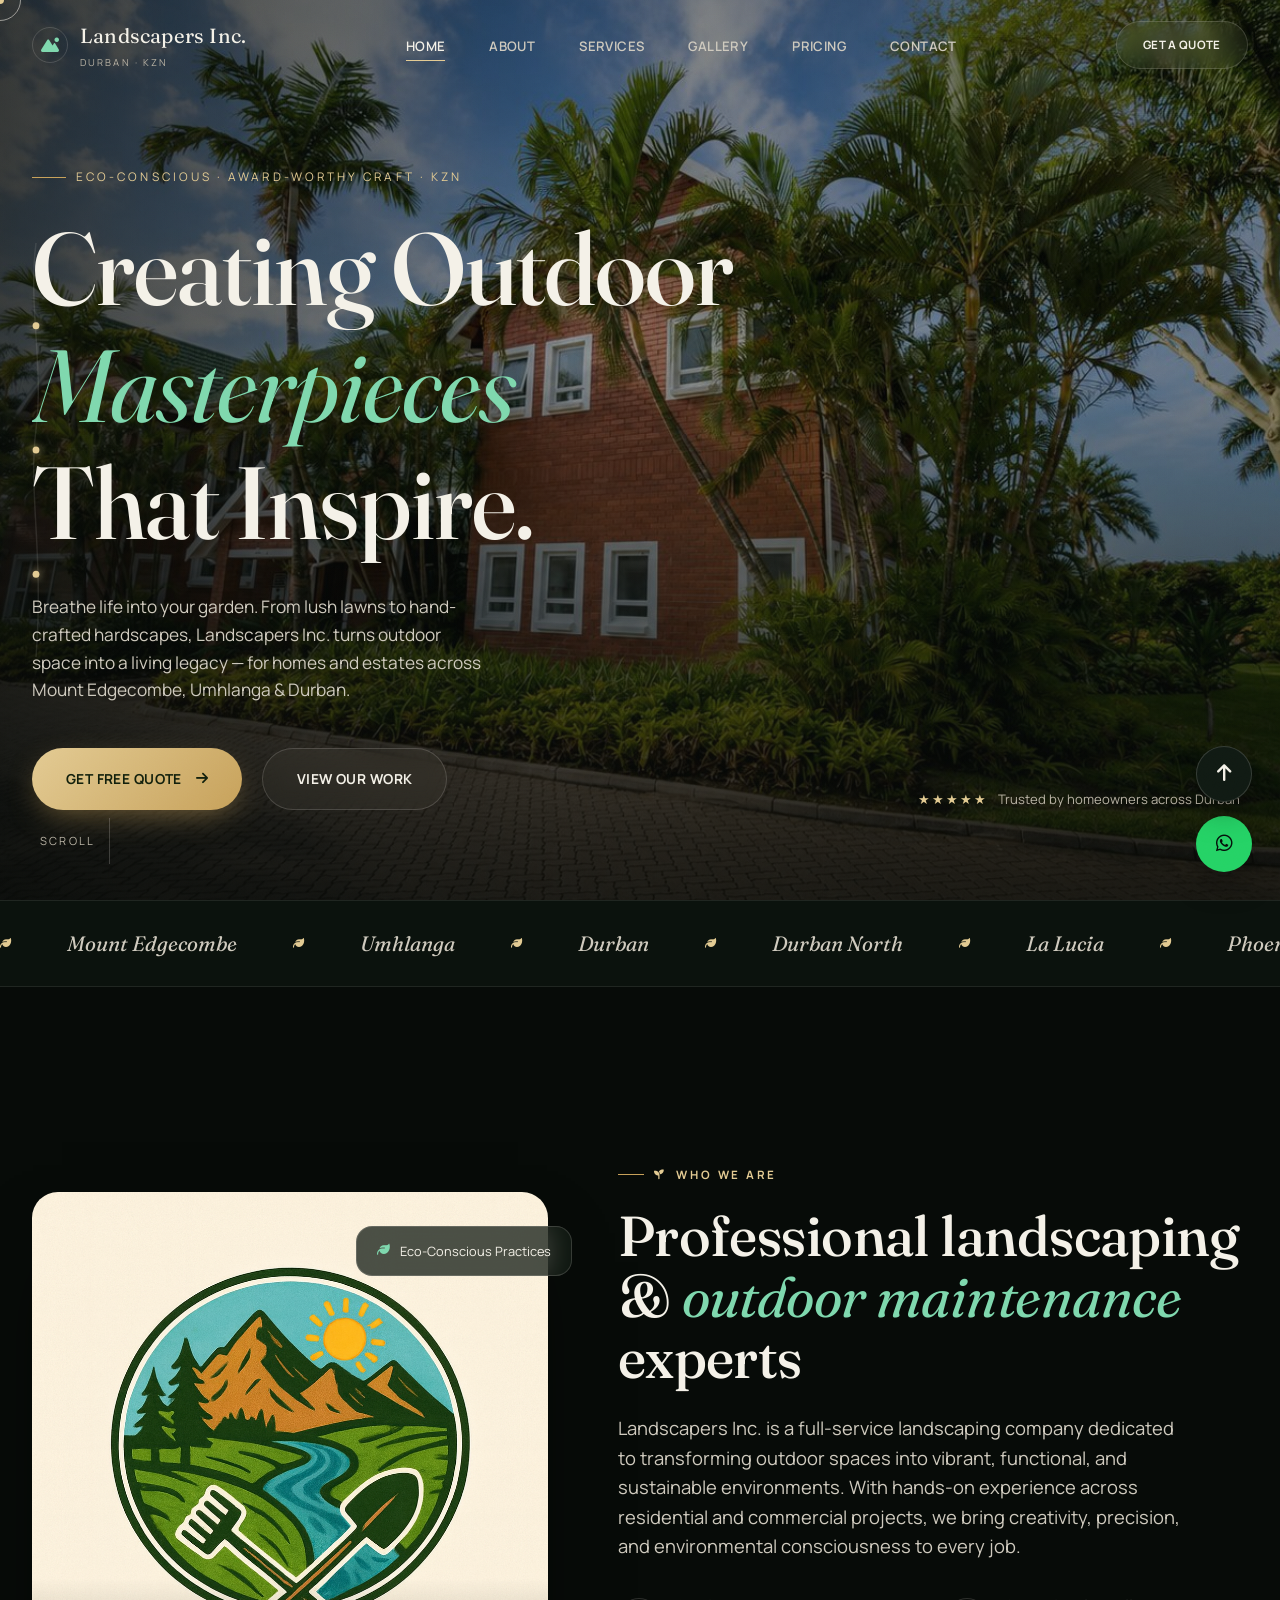
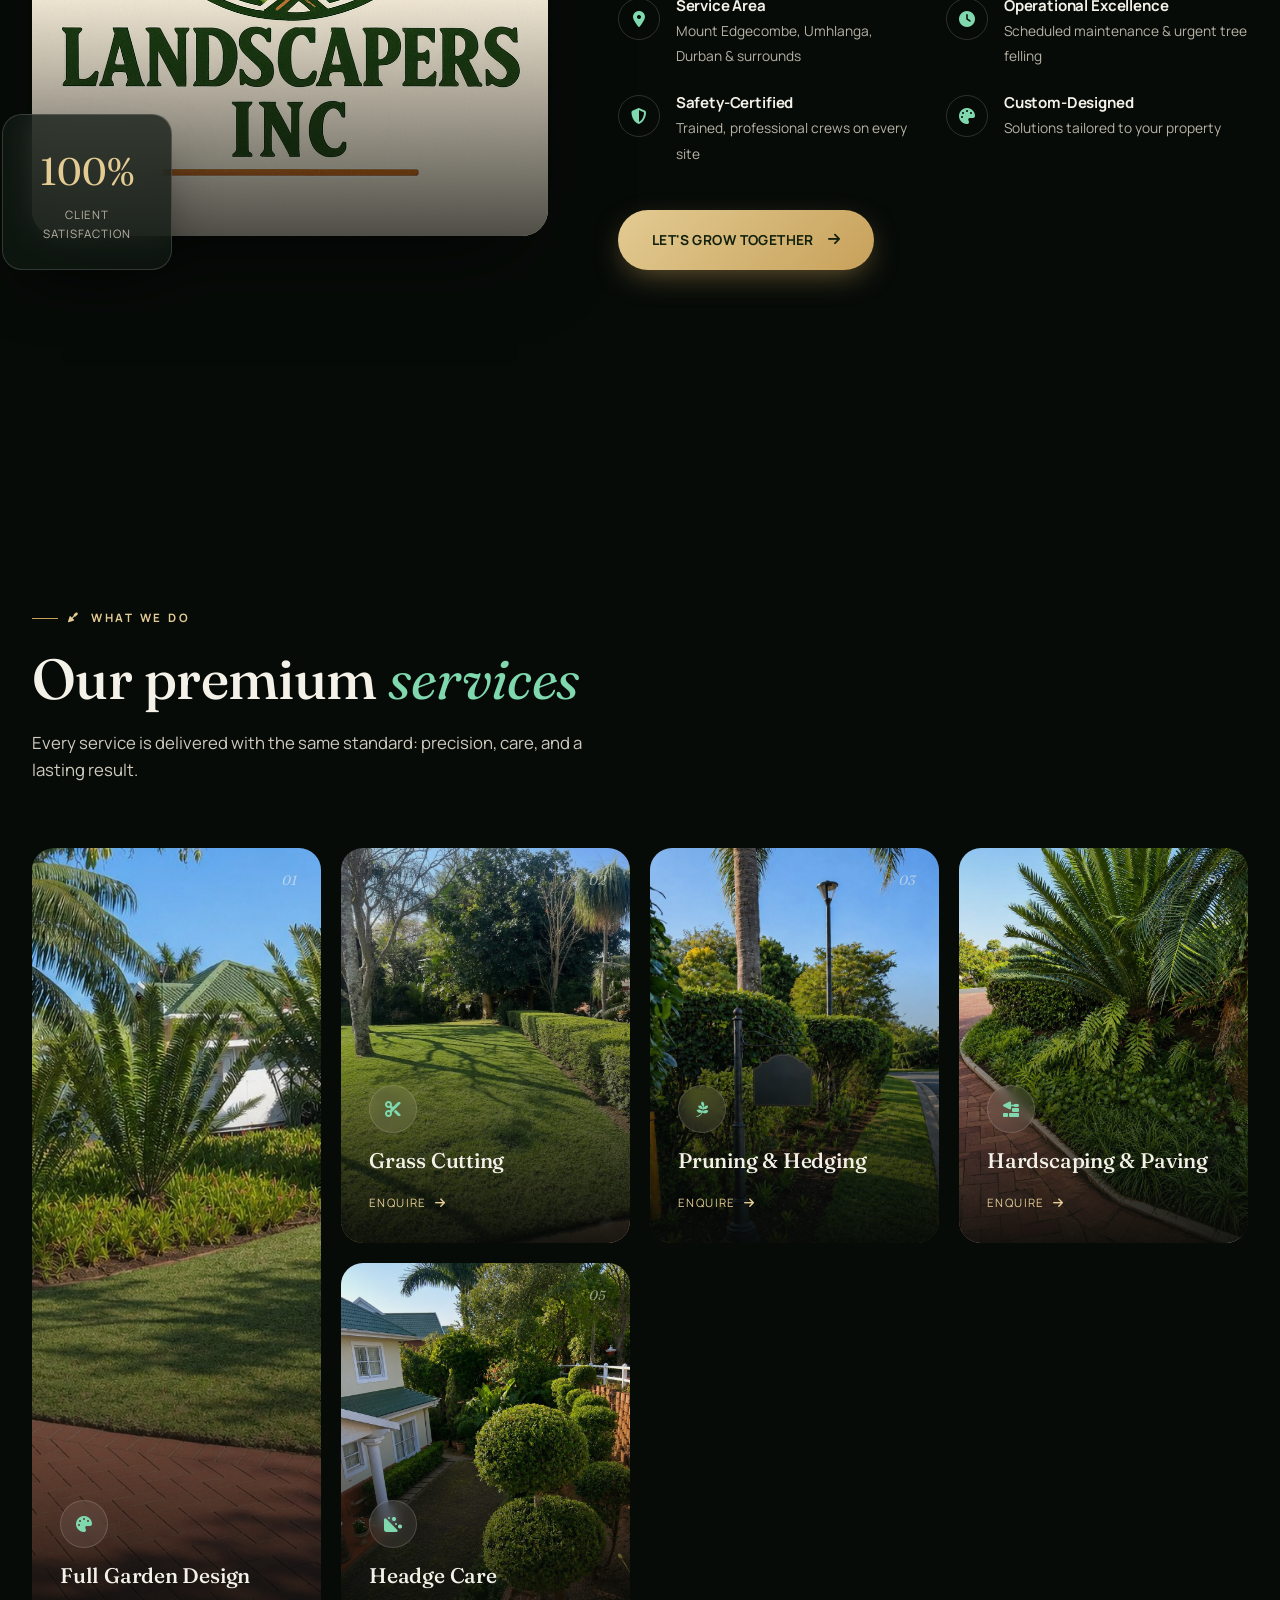
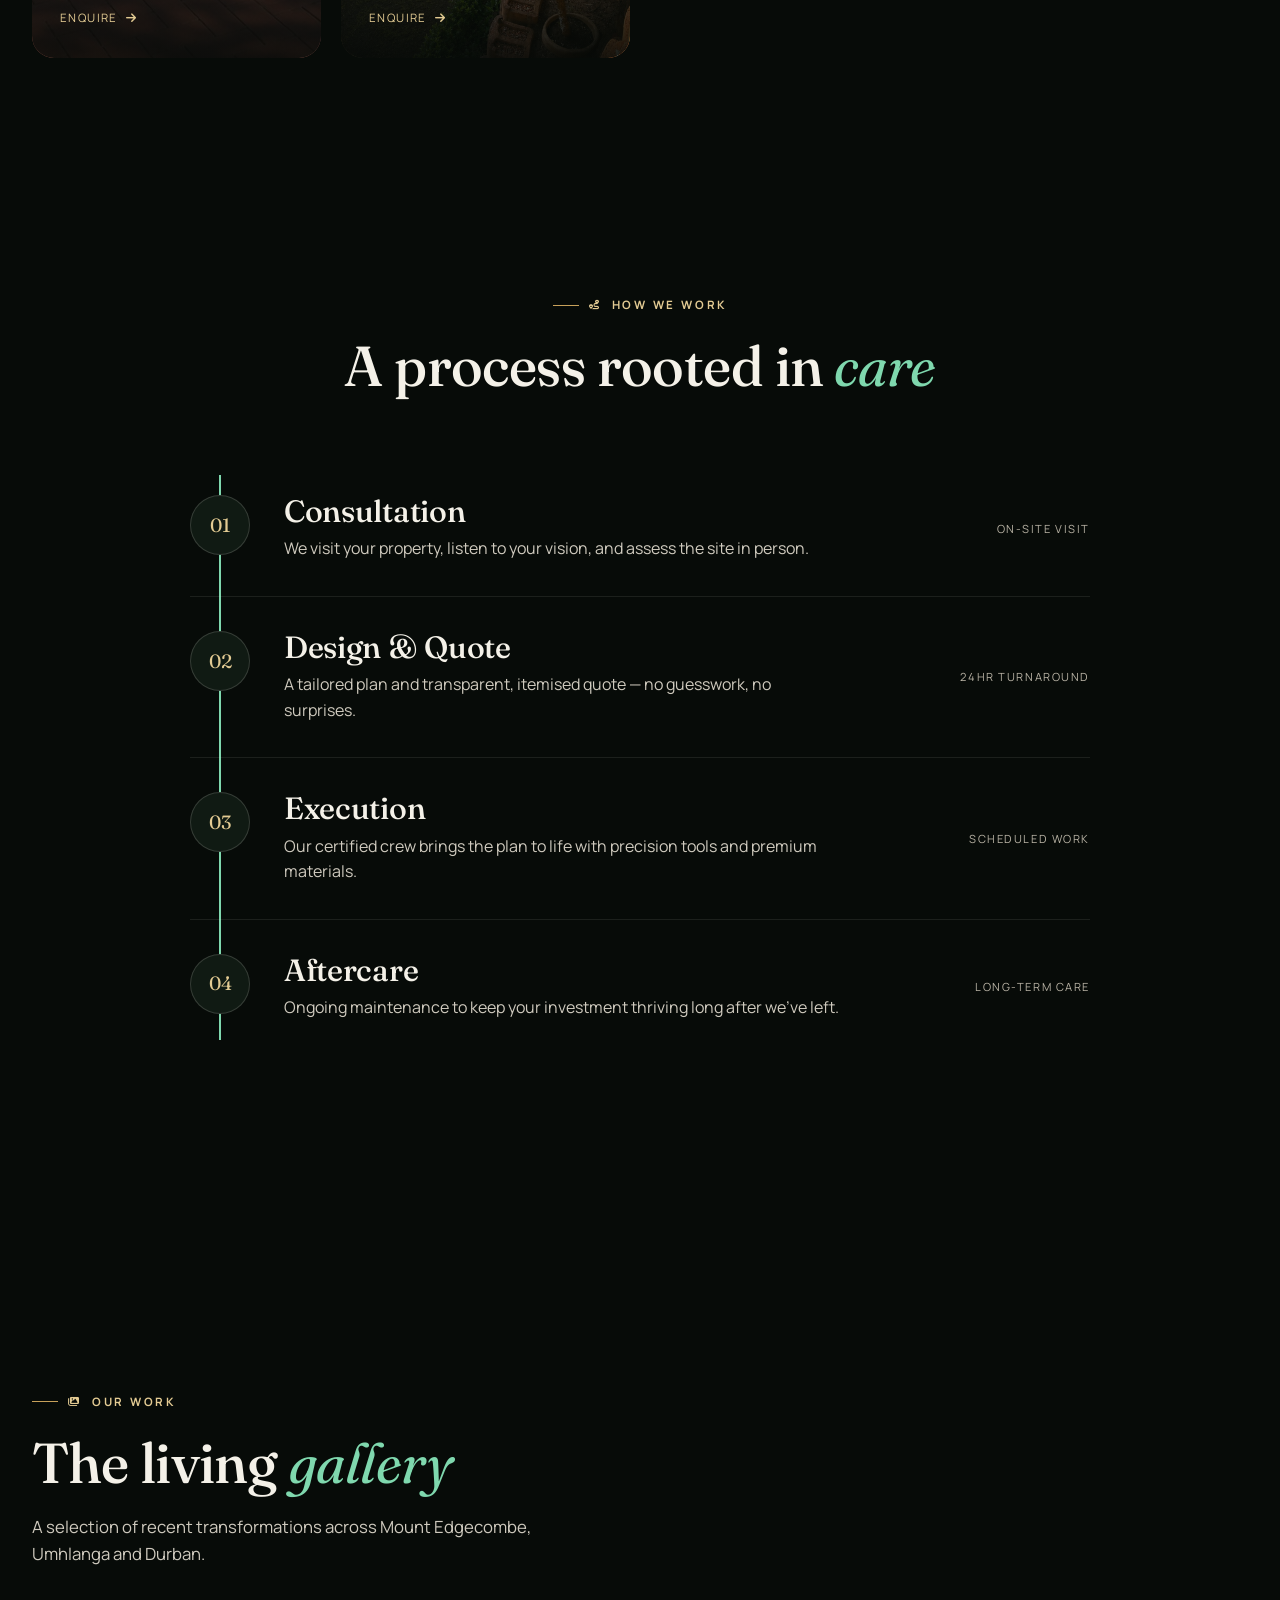
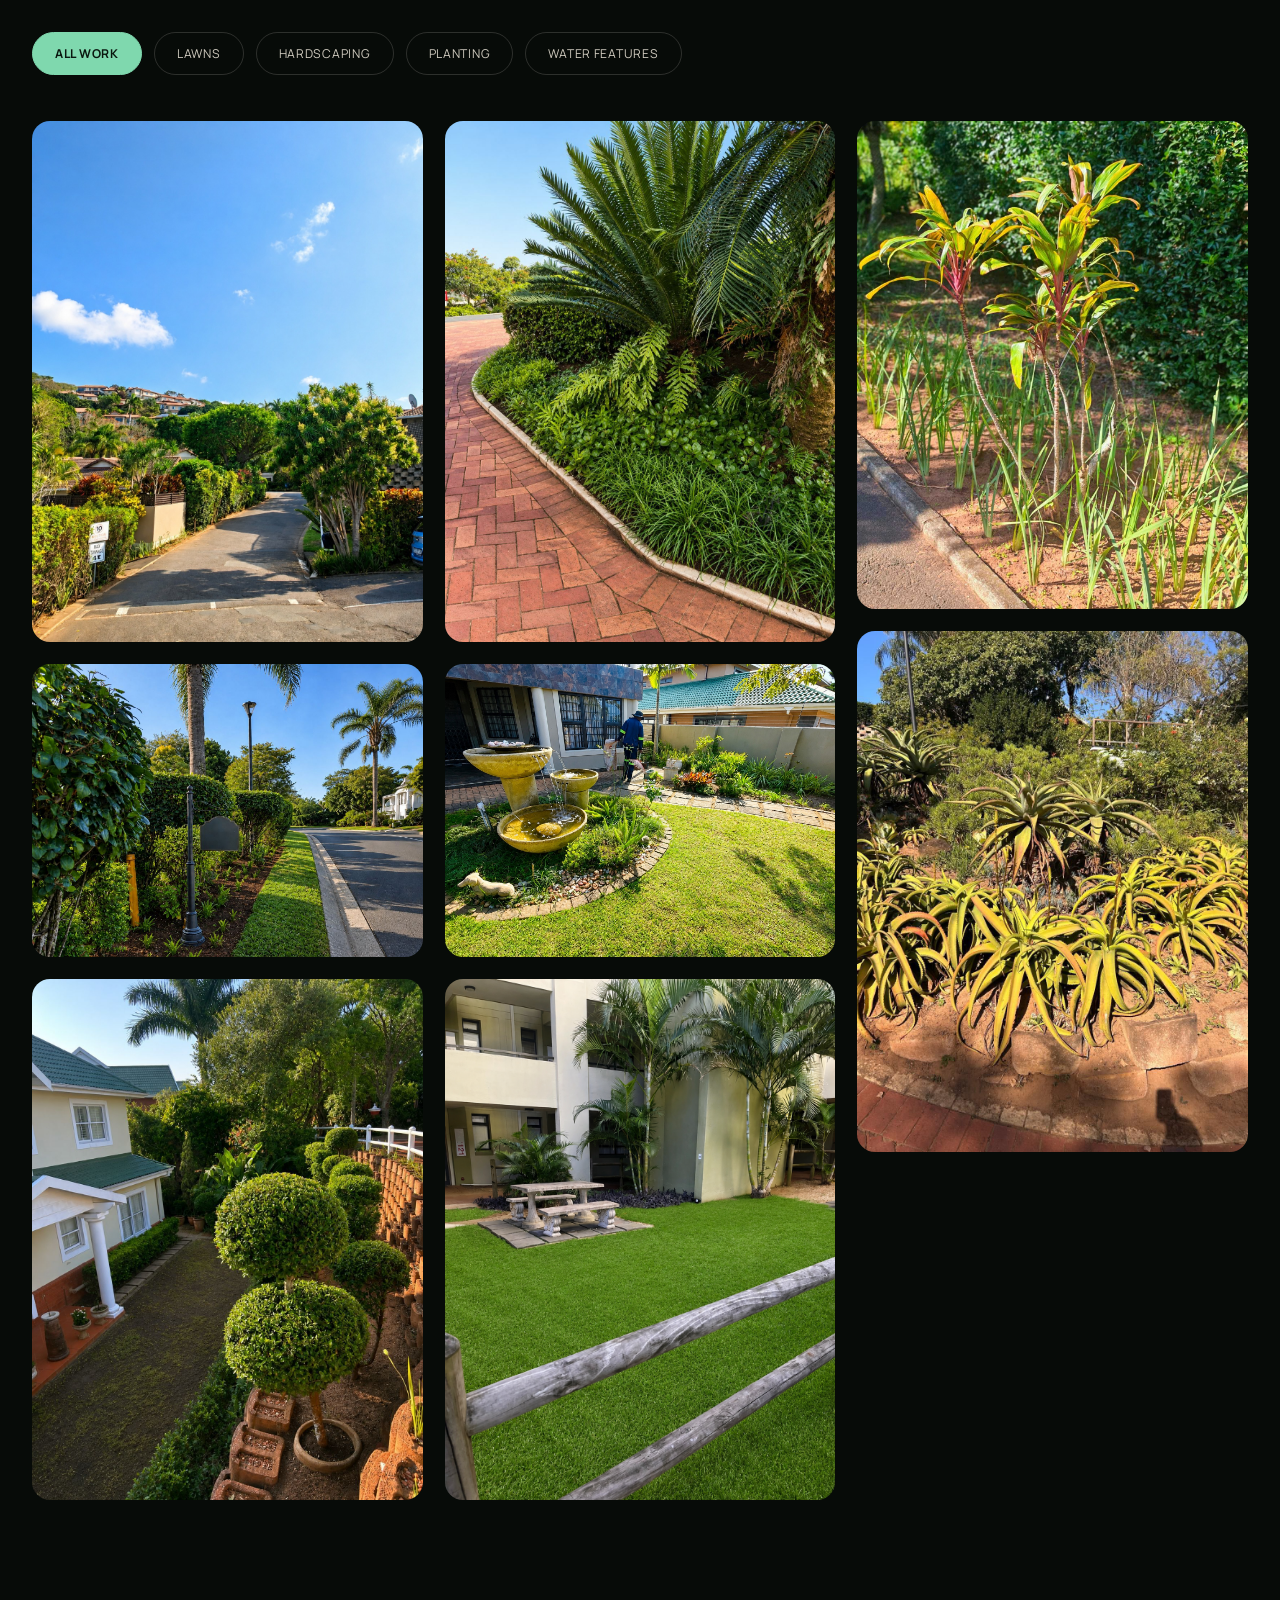
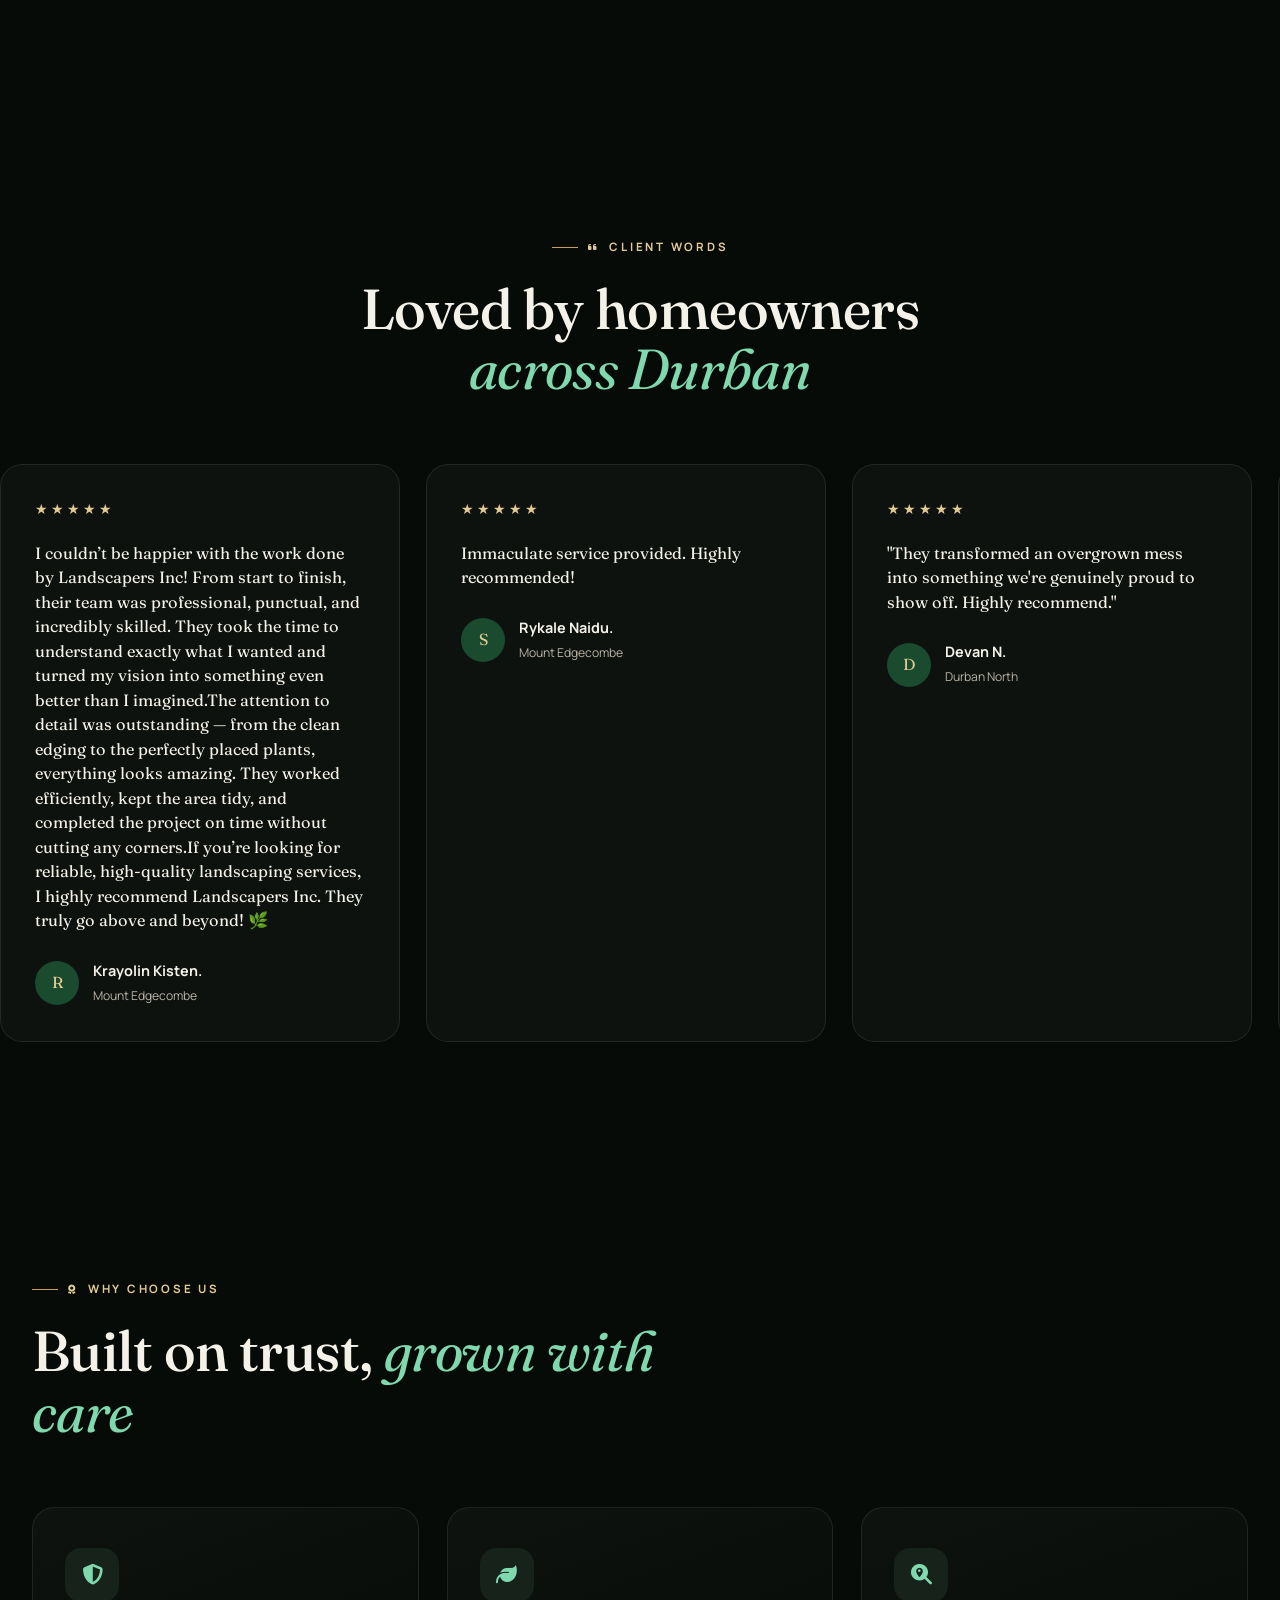
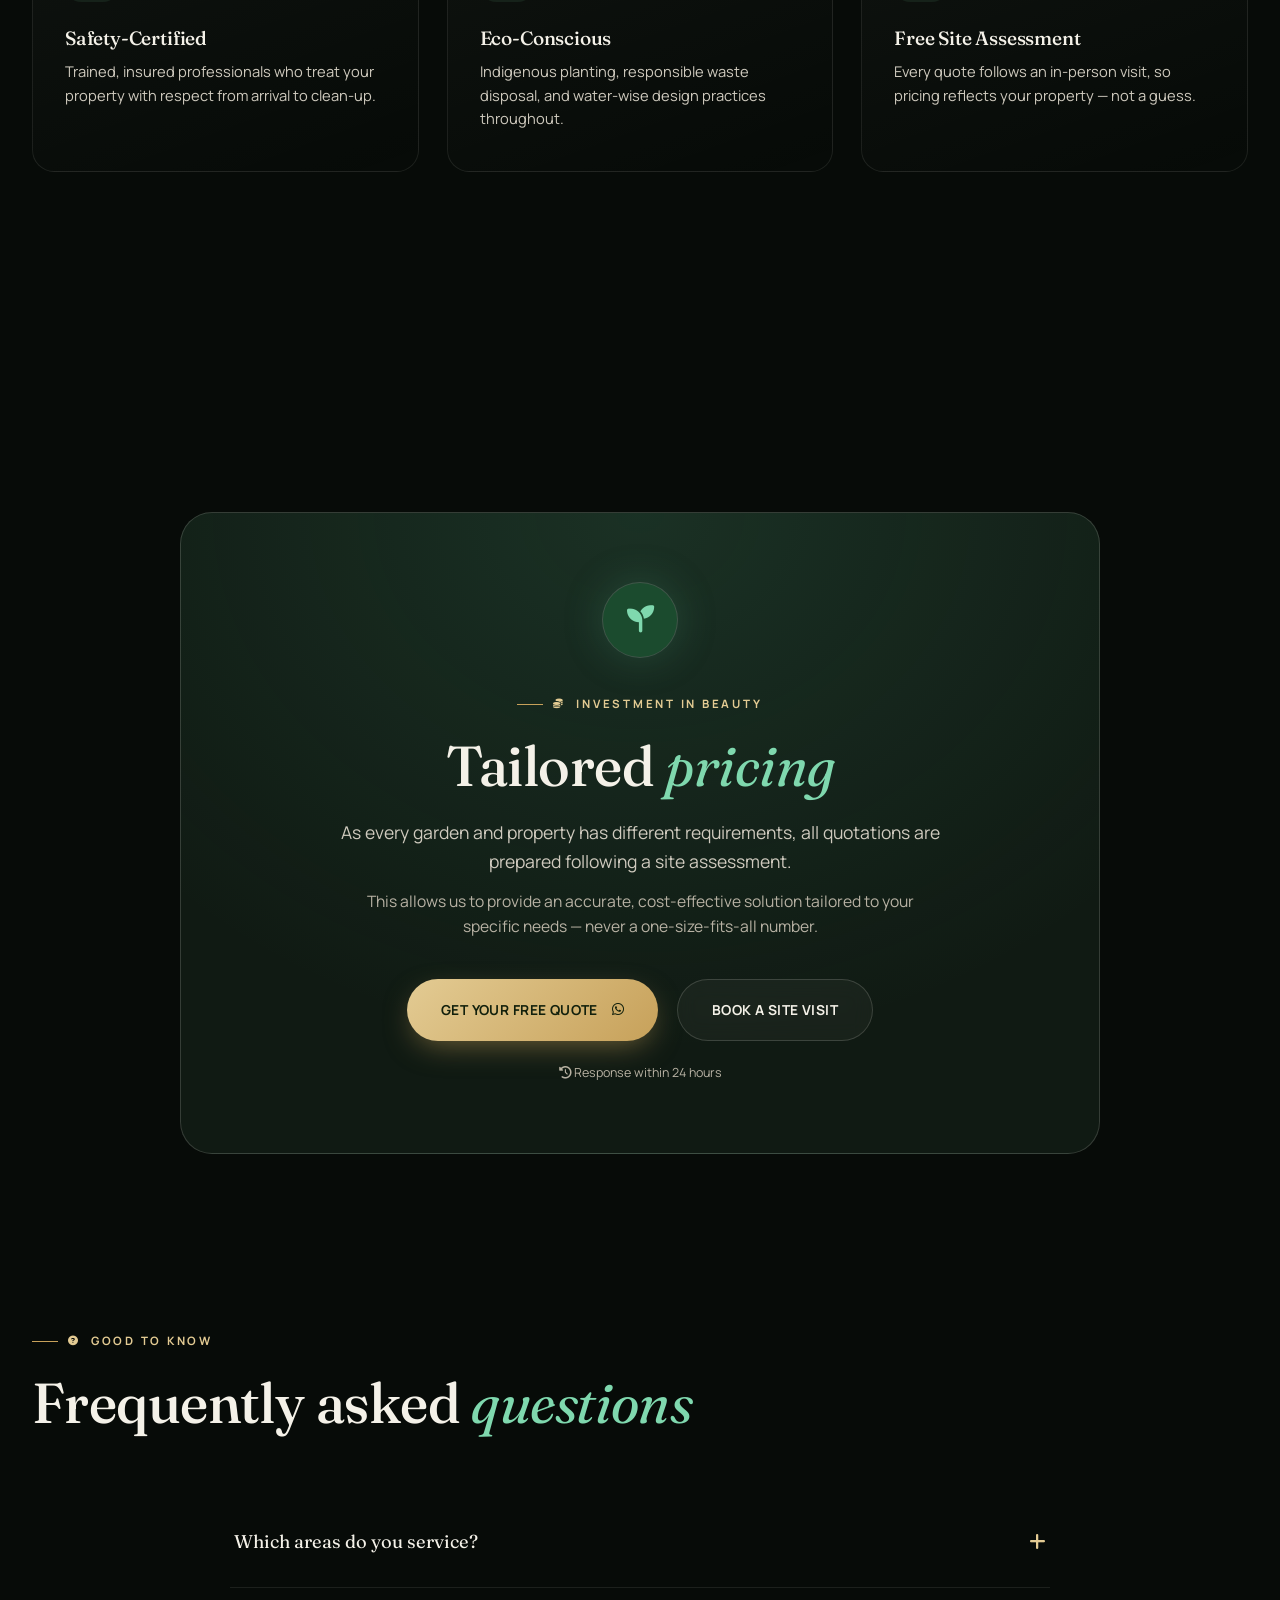
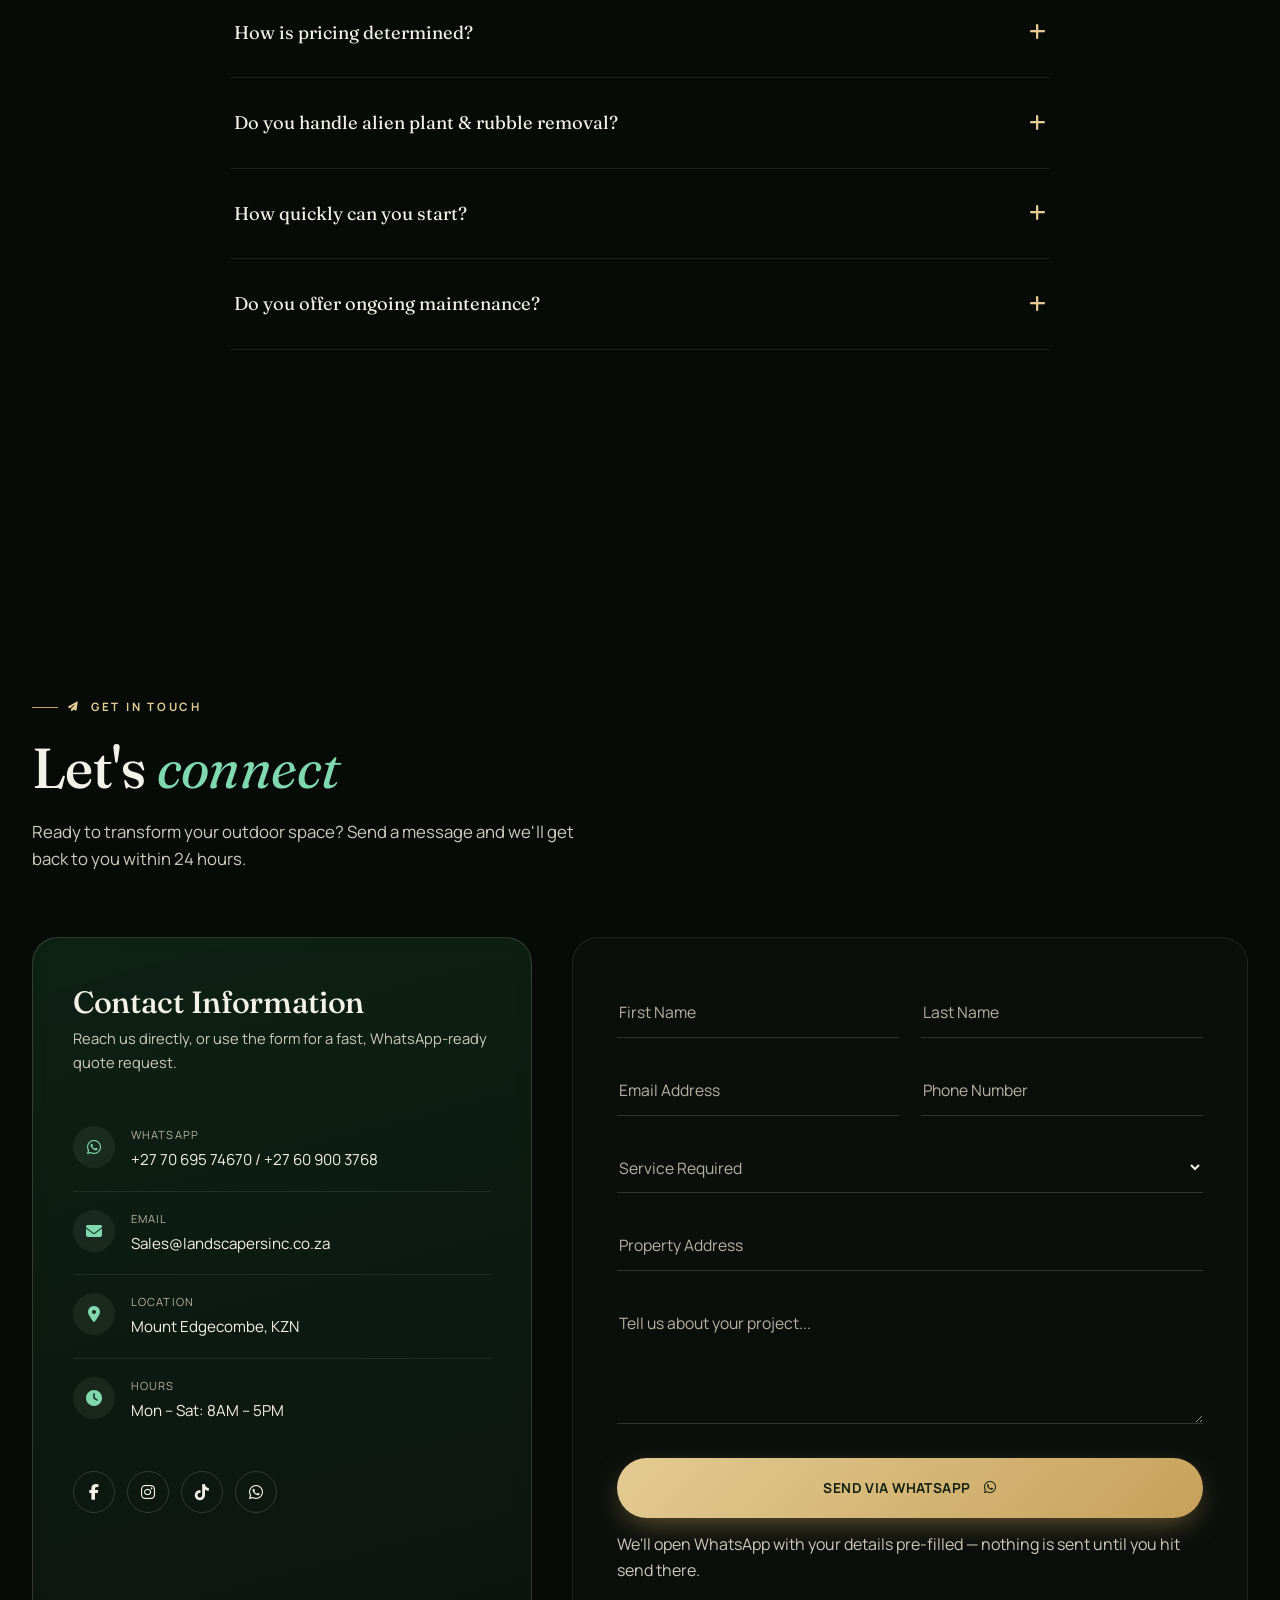
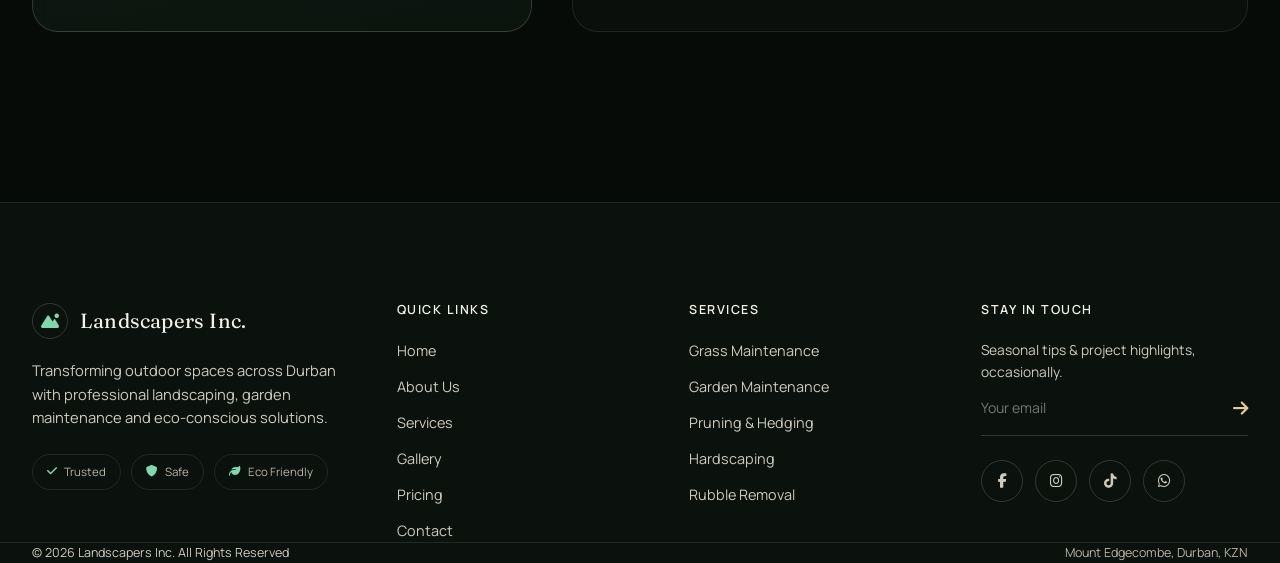
==== commit 7ca55e5a: "Update contact information and marquee content" ====
--- a/index.html
+++ b/index.html
@@ -159,8 +159,8 @@
 <!-- MARQUEE STRIP -->
 <div class="marquee-strip">
   <div class="marquee-track">
-    <span><i class="fa-solid fa-leaf"></i> Mount Edgecombe <i class="fa-solid fa-leaf"></i> Umhlanga <i class="fa-solid fa-leaf"></i> Durban <i class="fa-solid fa-leaf"></i> KwaZulu-Natal <i class="fa-solid fa-leaf"></i> Site Assessments <i class="fa-solid fa-leaf"></i> Since Day One</span>
-    <span><i class="fa-solid fa-leaf"></i> Mount Edgecombe <i class="fa-solid fa-leaf"></i> Umhlanga <i class="fa-solid fa-leaf"></i> Durban <i class="fa-solid fa-leaf"></i> KwaZulu-Natal <i class="fa-solid fa-leaf"></i> Site Assessments <i class="fa-solid fa-leaf"></i> Since Day One</span>
+    <span><i class="fa-solid fa-leaf"></i> Mount Edgecombe <i class="fa-solid fa-leaf"></i> Umhlanga <i class="fa-solid fa-leaf"></i> Durban <i class="fa-solid fa-leaf"></i> Durban North <i class="fa-solid fa-leaf"></i> La Lucia <i class="fa-solid fa-leaf"></i> Phoenix <i class="fa-solid fa-leaf"></i> Veulam <i class="fa-solid fa-leaf"></i> Ballito <i class="fa-solid fa-leaf"></i> Surrounding areas</span>
+    <span><i class="fa-solid fa-leaf"></i> Mount Edgecombe <i class="fa-solid fa-leaf"></i> Umhlanga <i class="fa-solid fa-leaf"></i> Durban <i class="fa-solid fa-leaf"></i> Durban North <i class="fa-solid fa-leaf"></i> La Lucia <i class="fa-solid fa-leaf"></i> Phoenix <i class="fa-solid fa-leaf"></i> Veulam <i class="fa-solid fa-leaf"></i> Ballito <i class="fa-solid fa-leaf"></i> Surrounding areas</span>
   </div>
 </div>
 
@@ -254,7 +254,7 @@
         <span class="service-num">05</span>
         <div class="service-content">
           <div class="service-icon"><i class="fa-solid fa-hill-rockslide"></i></div>
-          <h3>Rubble Removal</h3>
+          <h3>Headge Care</h3>
           <p>Collecting and disposing of debris to keep sites safe, clean and compliant.</p>
           <span class="service-link">Enquire <i class="fa-solid fa-arrow-right"></i></span>
         </div>
@@ -447,7 +447,7 @@
         <h3>Contact Information</h3>
         <p>Reach us directly, or use the form for a fast, WhatsApp-ready quote request.</p>
 
-        <div class="info-row"><i class="fa-brands fa-whatsapp"></i><div><span class="lbl">WhatsApp</span><span class="val">+27 70 695 7485</span></div></div>
+        <div class="info-row"><i class="fa-brands fa-whatsapp"></i><div><span class="lbl">WhatsApp</span><span class="val">+27 70 695 74670 / +27 60 900 3768 </span></div></div>
         <div class="info-row"><i class="fa-solid fa-envelope"></i><div><span class="lbl">Email</span><span class="val">Sales@landscapersinc.co.za</span></div></div>
         <div class="info-row"><i class="fa-solid fa-location-dot"></i><div><span class="lbl">Location</span><span class="val">Mount Edgecombe, KZN</span></div></div>
         <div class="info-row"><i class="fa-solid fa-clock"></i><div><span class="lbl">Hours</span><span class="val">Mon – Sat: 8AM – 5PM</span></div></div>
@@ -456,7 +456,7 @@
           <a href="https://www.facebook.com/profile.php?id=61587518387564" class="social-dot"><i class="fa-brands fa-facebook-f"></i></a>
           <a href="https://www.instagram.com/landscapers_inc/" class="social-dot"><i class="fa-brands fa-instagram"></i></a>
           <a href="https://www.tiktok.com/@landscapersinc" class="social-dot"><i class="fa-brands fa-tiktok"></i></a>
-          <a href="https://wa.me/27706957485" class="social-dot"><i class="fa-brands fa-whatsapp"></i></a>
+          <a href="https://wa.me/277069574670 " class="social-dot"><i class="fa-brands fa-whatsapp"></i></a>
         </div>
       </div>
 
@@ -570,7 +570,7 @@
         <a href="https://www.facebook.com/profile.php?id=61587518387564" class="social-dot"><i class="fa-brands fa-facebook-f"></i></a>
         <a href="https://www.instagram.com/landscapers_inc/" class="social-dot"><i class="fa-brands fa-instagram"></i></a>
         <a href="https://www.tiktok.com/@landscapersinc" class="social-dot"><i class="fa-brands fa-tiktok"></i></a>
-        <a href="https://wa.me/27706957485" class="social-dot"><i class="fa-brands fa-whatsapp"></i></a>
+        <a href="https://wa.me/277069574670 " class="social-dot"><i class="fa-brands fa-whatsapp"></i></a>
       </div>
     </div>
   </div>
@@ -586,7 +586,7 @@
 <!-- FLOATING DOCK -->
 <div class="float-dock">
   <button class="dock-btn dock-top" id="dockTop" aria-label="Back to top"><i class="fa-solid fa-arrow-up"></i></button>
-  <a href="https://wa.me/27706957485" class="dock-btn dock-whatsapp" aria-label="Chat on WhatsApp"><i class="fa-brands fa-whatsapp"></i></a>
+  <a href="https://wa.me/277069574670 " class="dock-btn dock-whatsapp" aria-label="Chat on WhatsApp"><i class="fa-brands fa-whatsapp"></i></a>
 </div>
 
 <script src="script.js"></script>
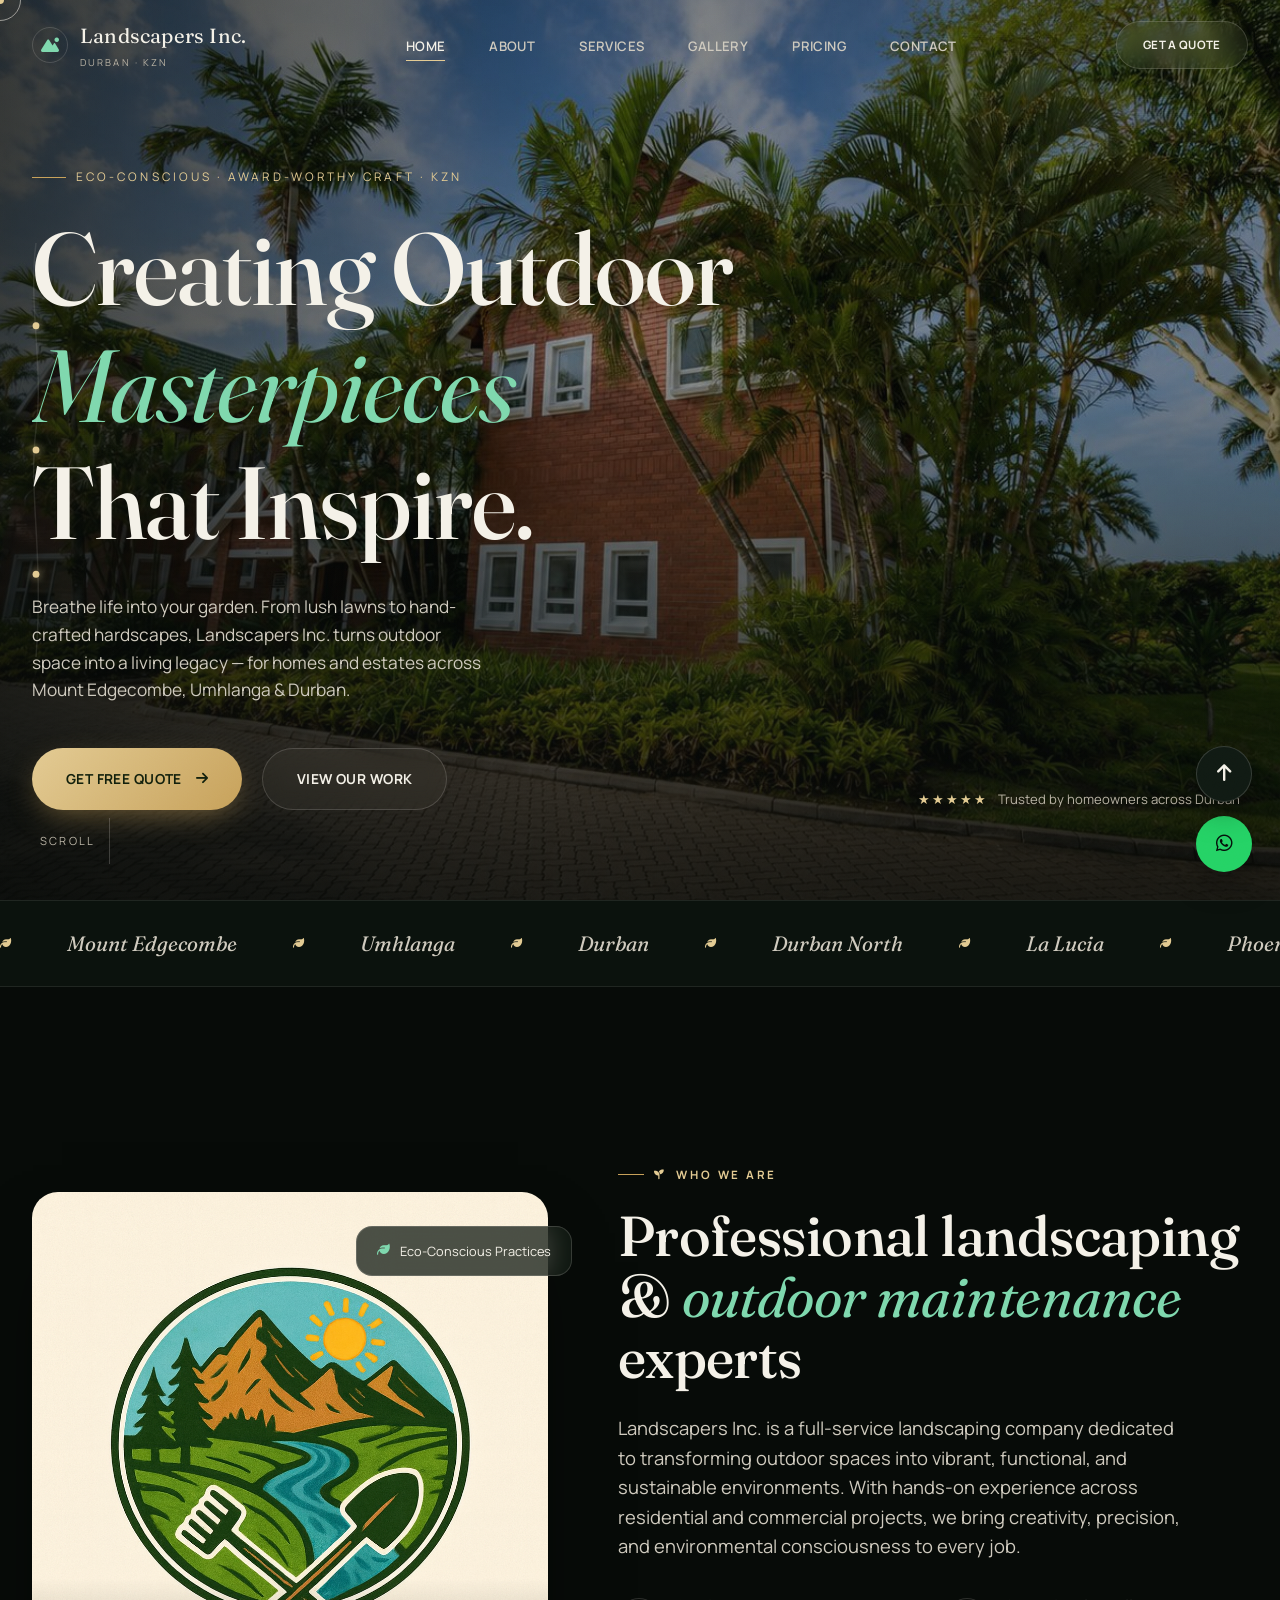
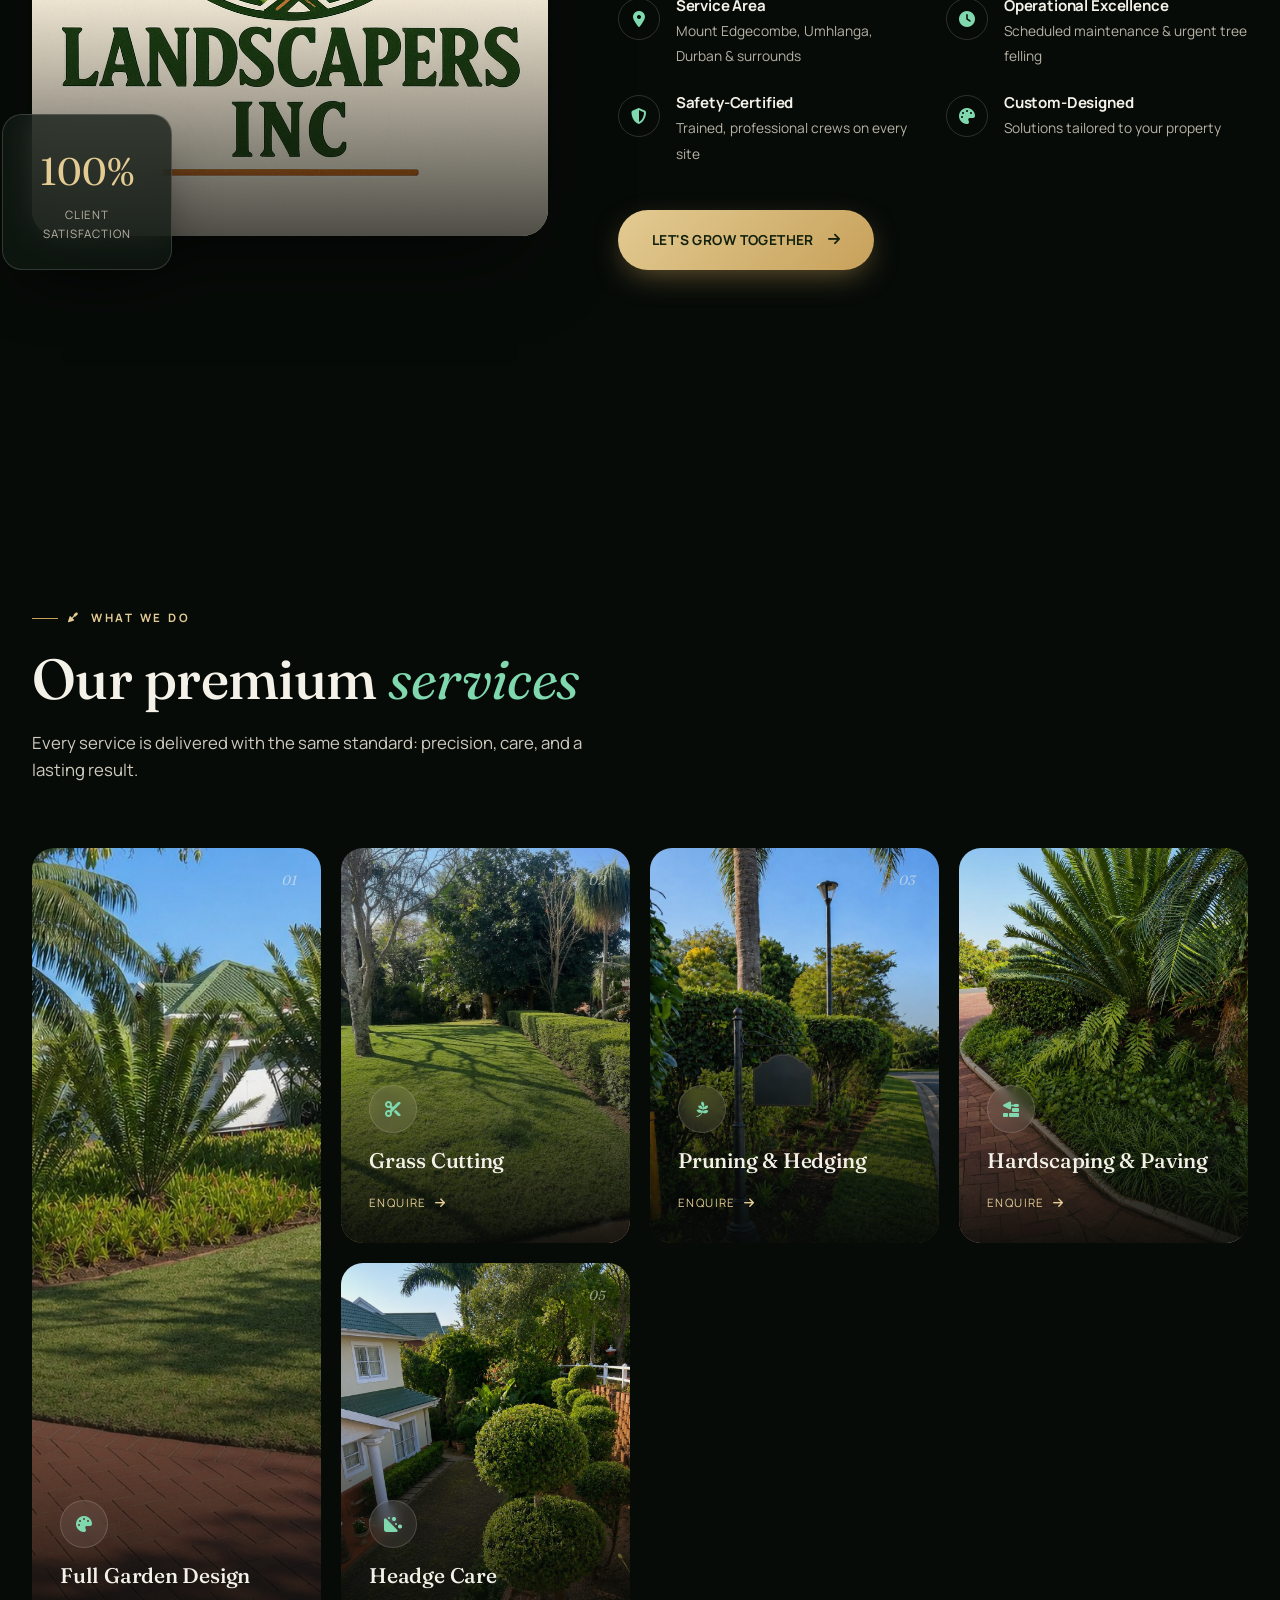
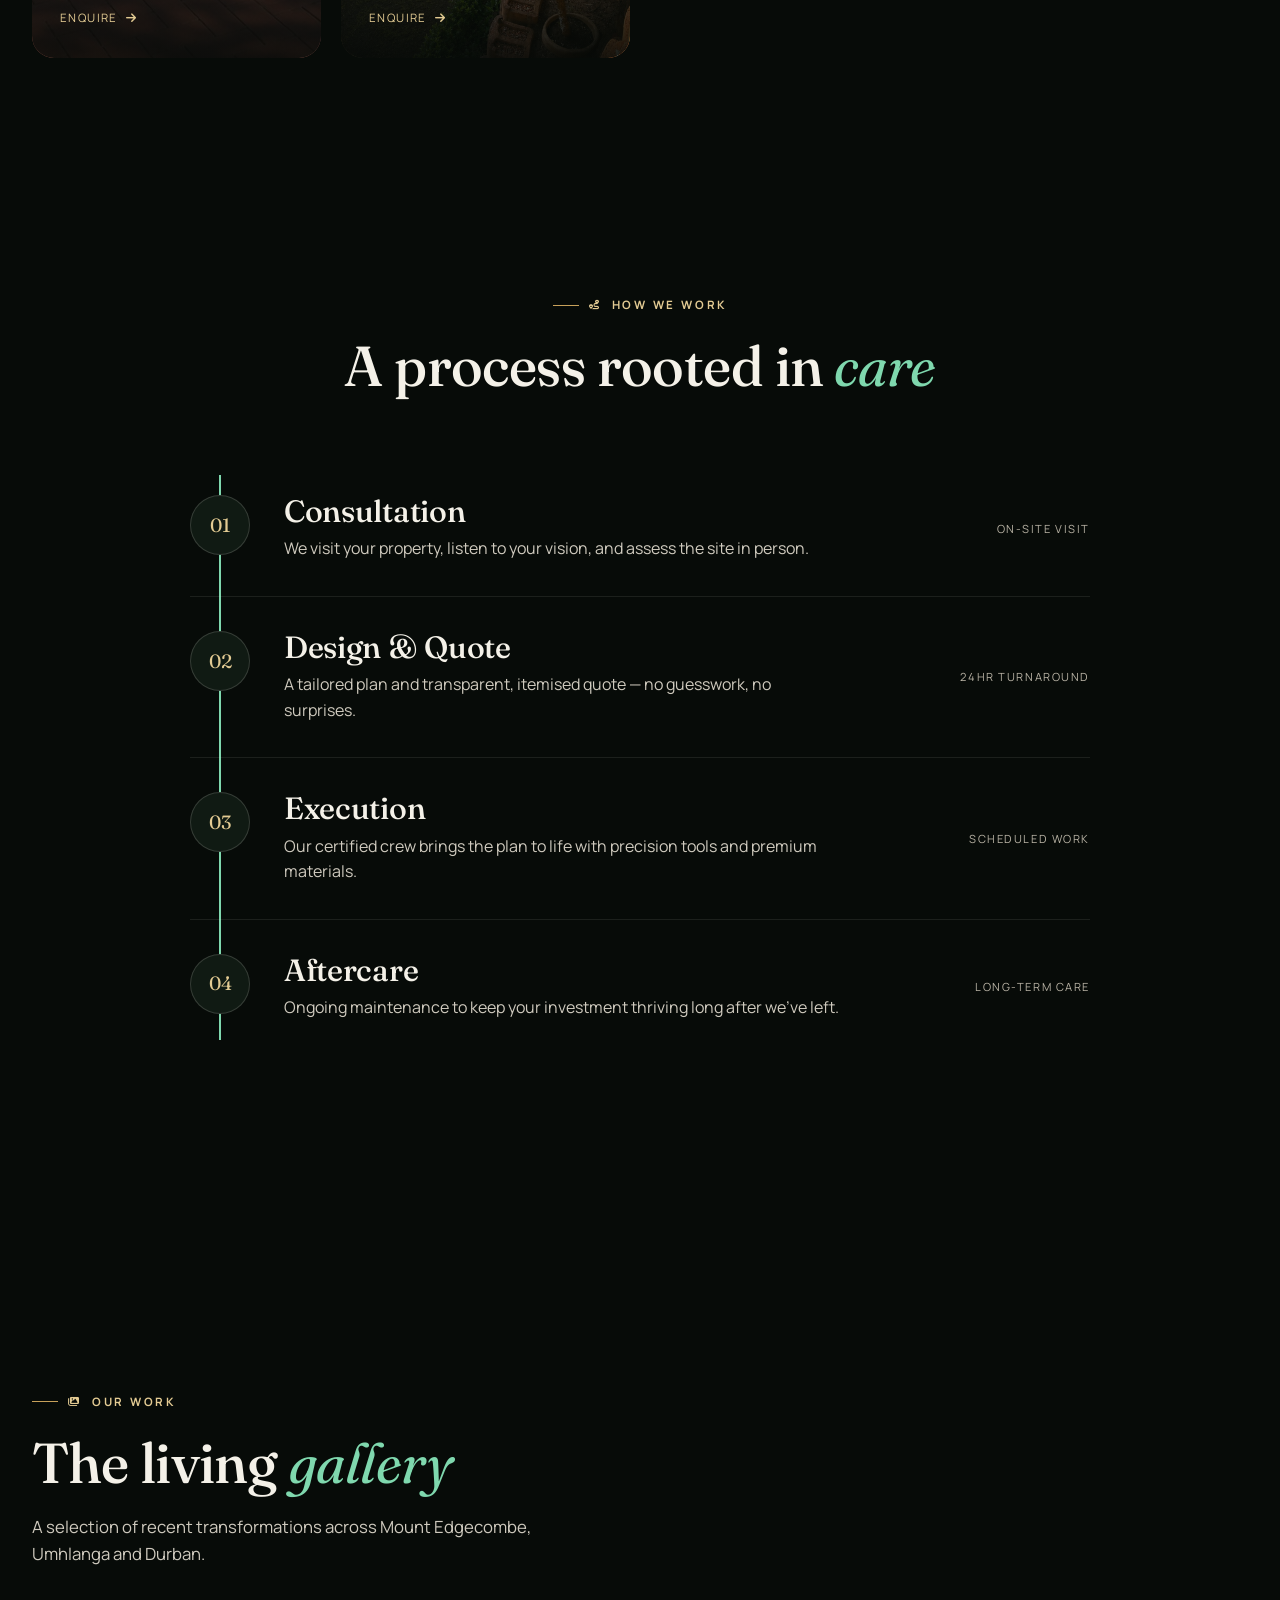
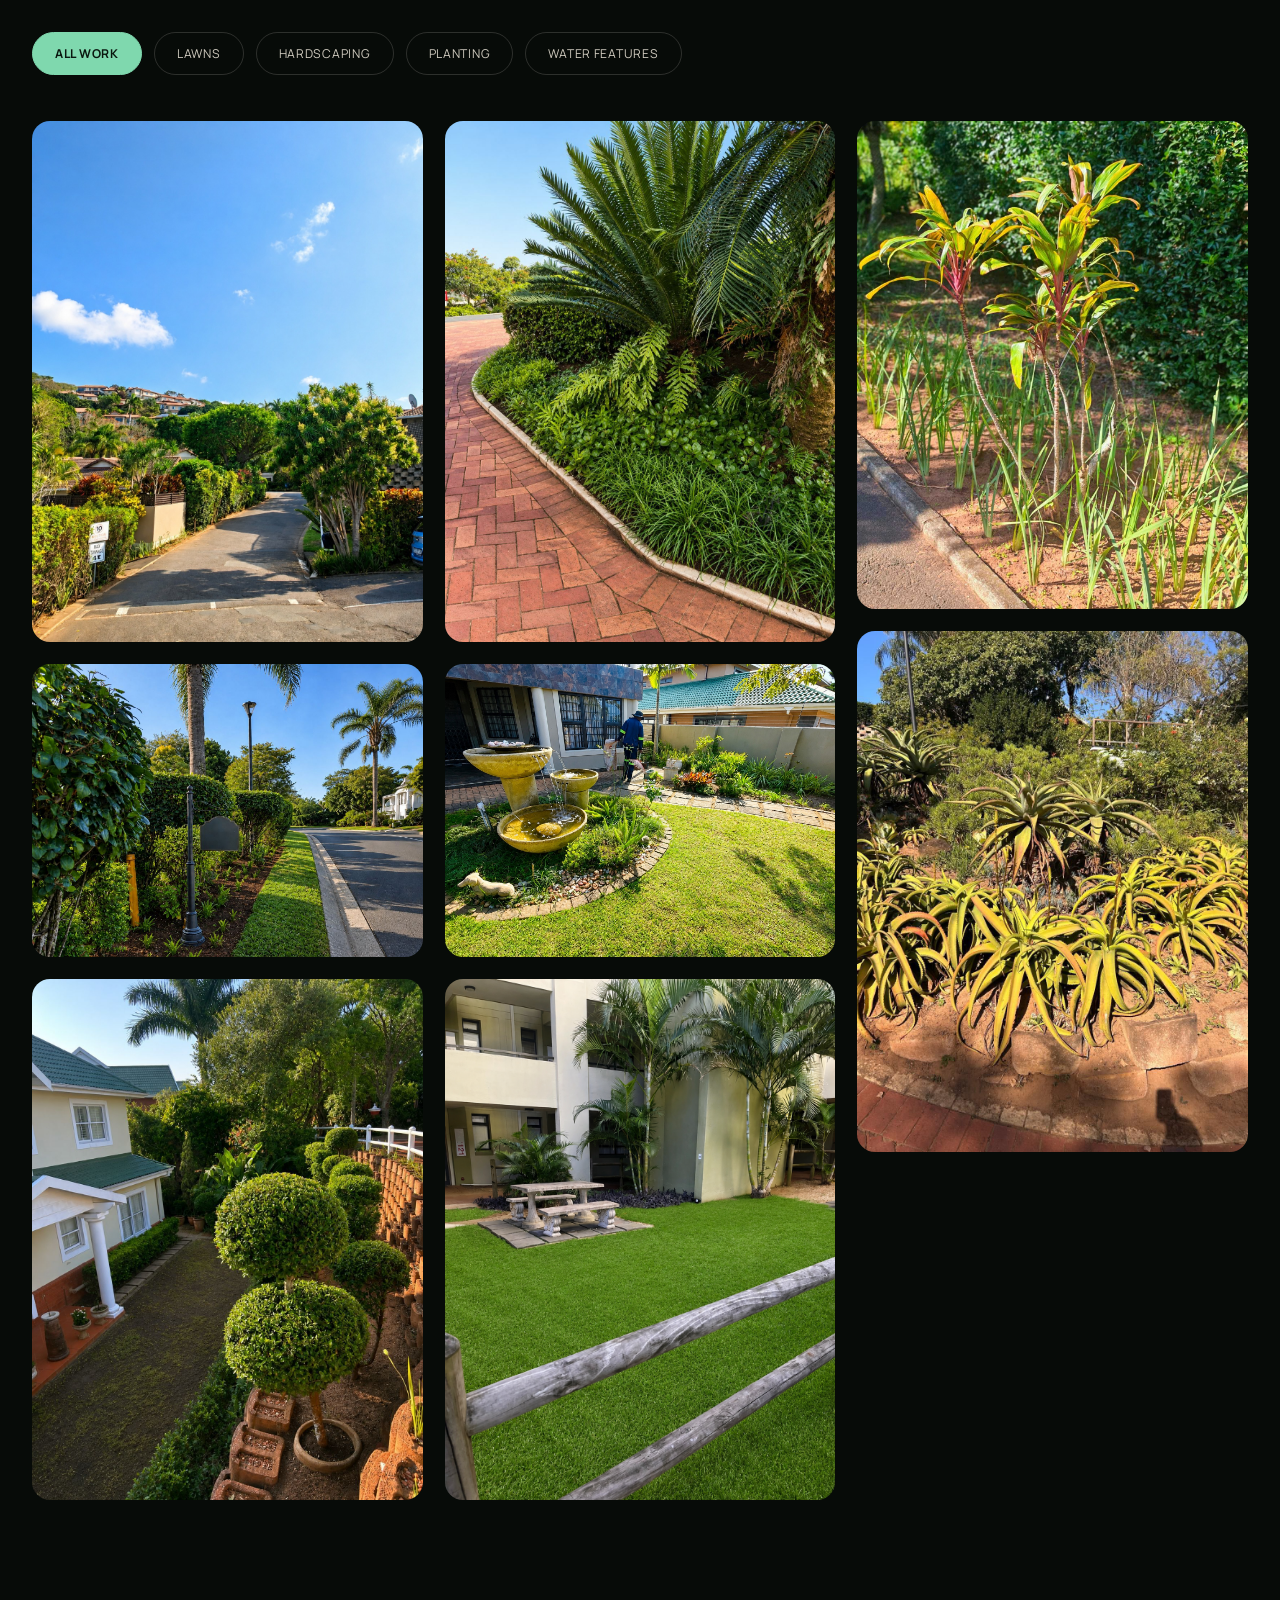
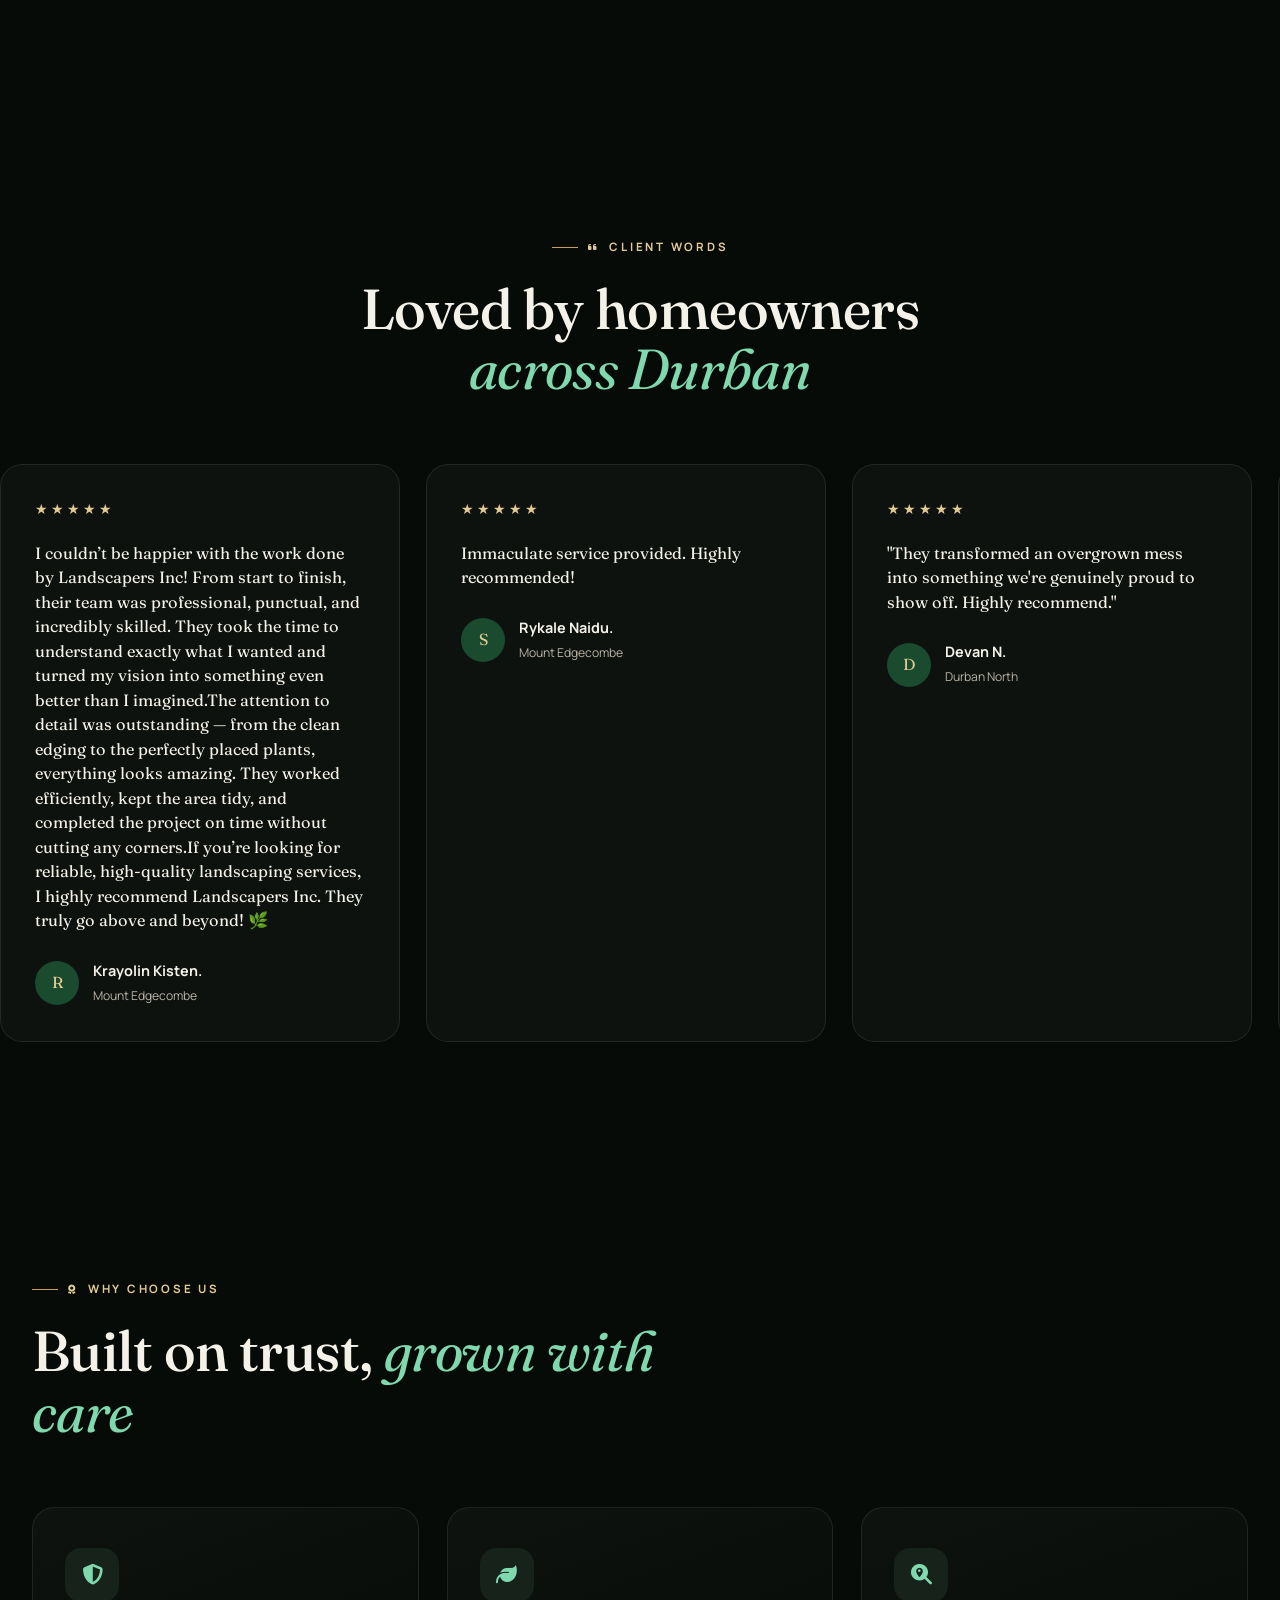
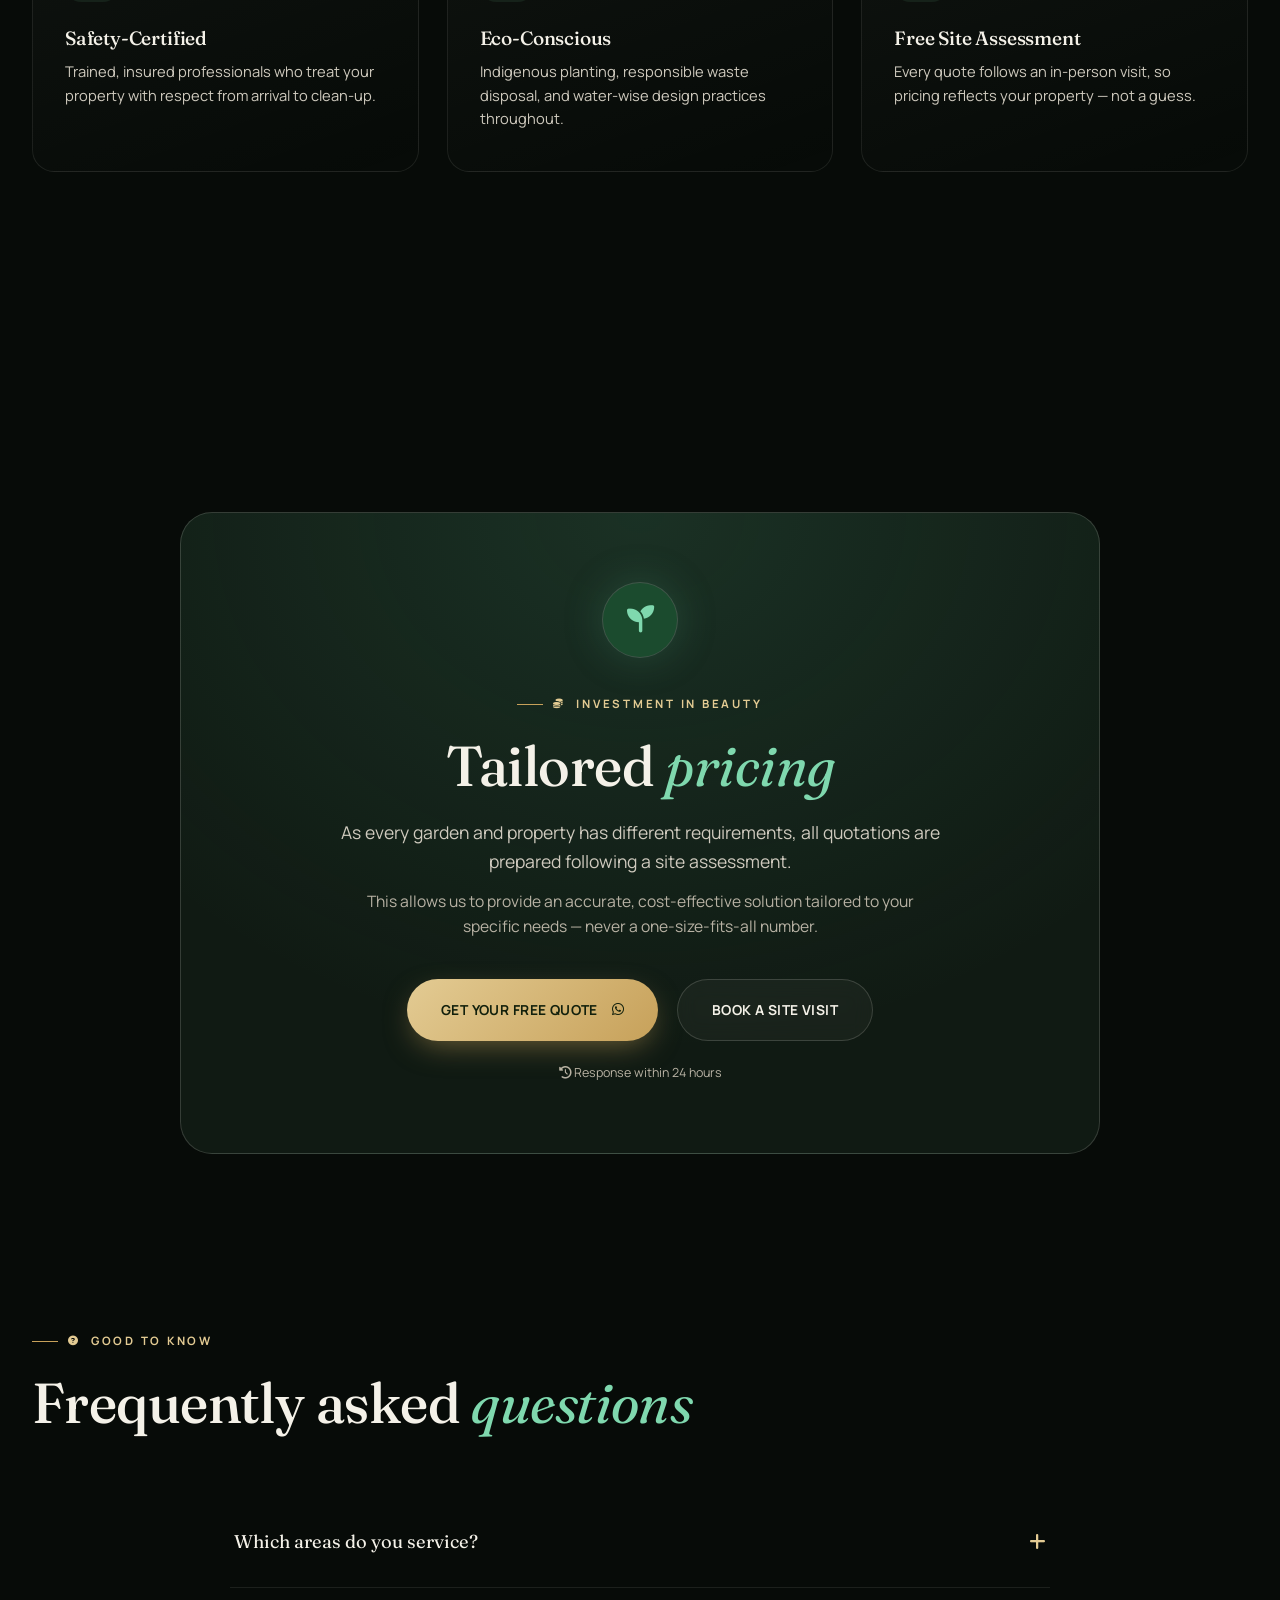
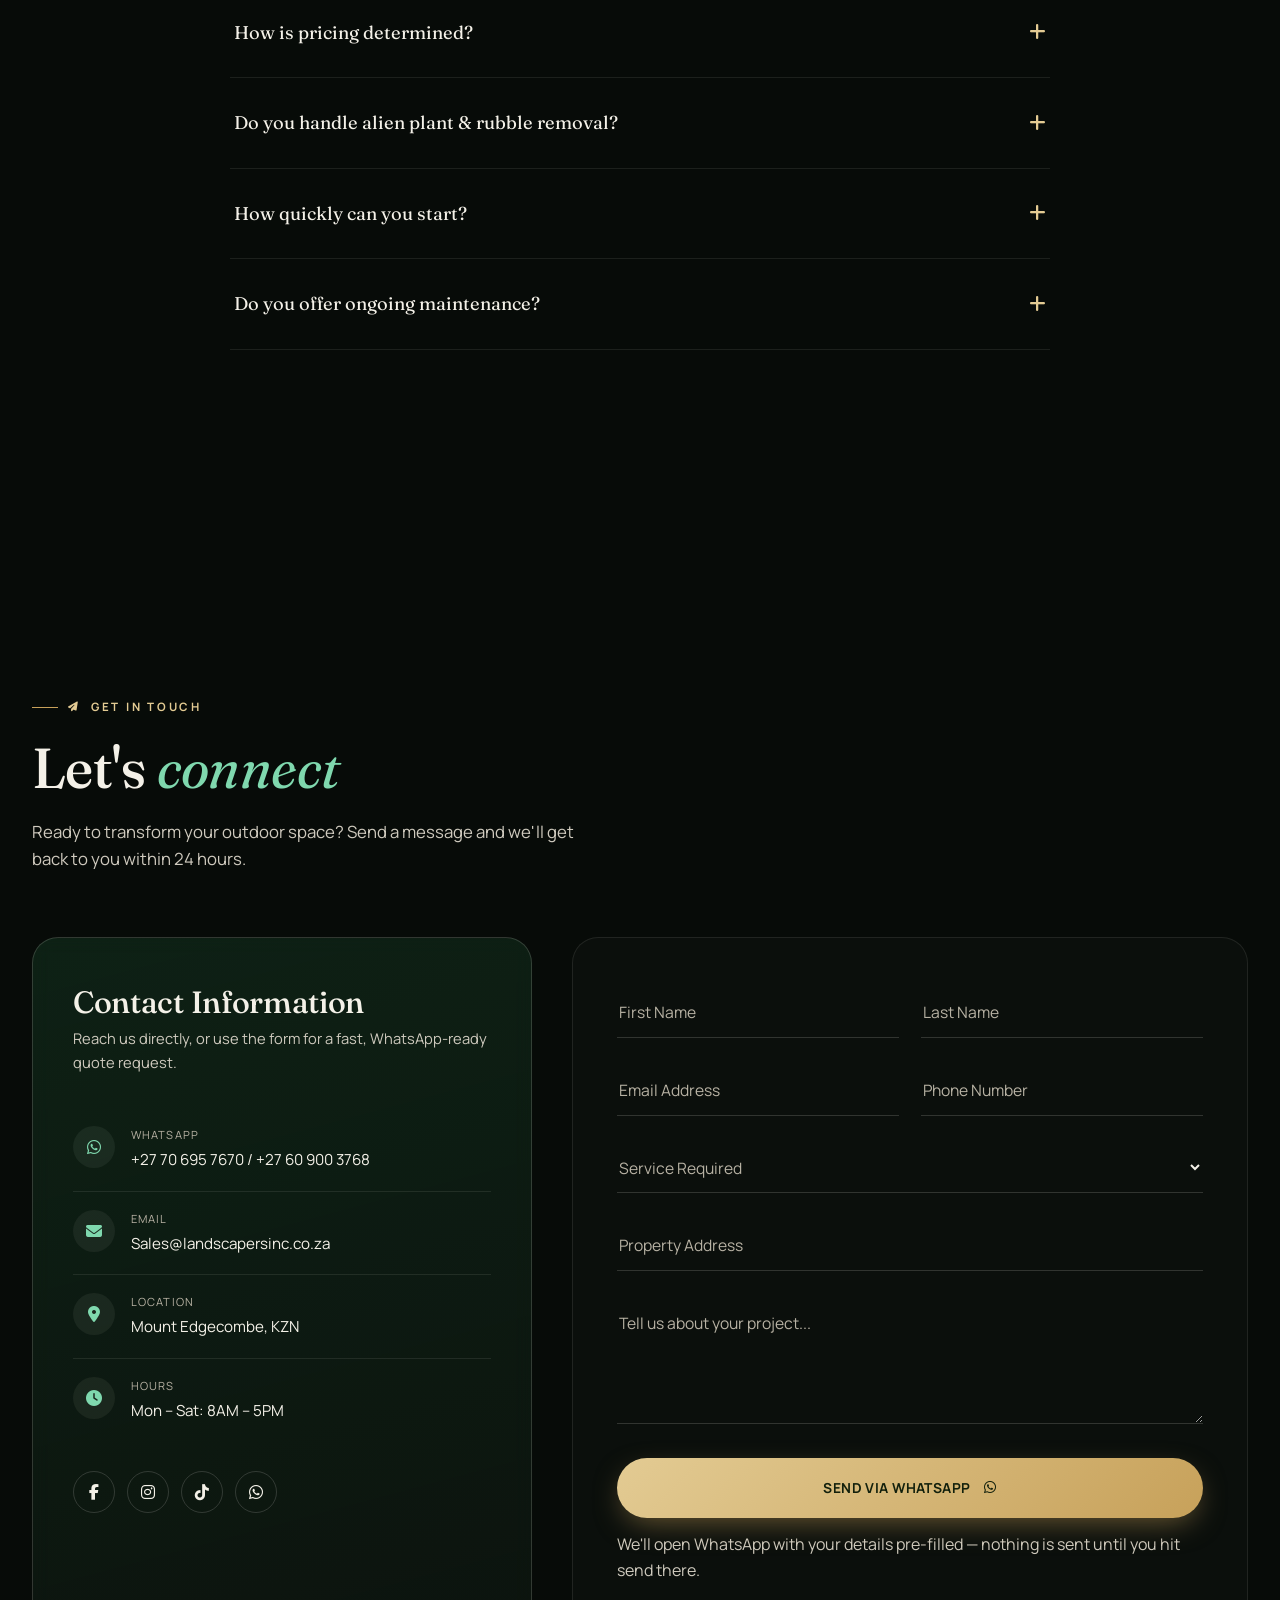
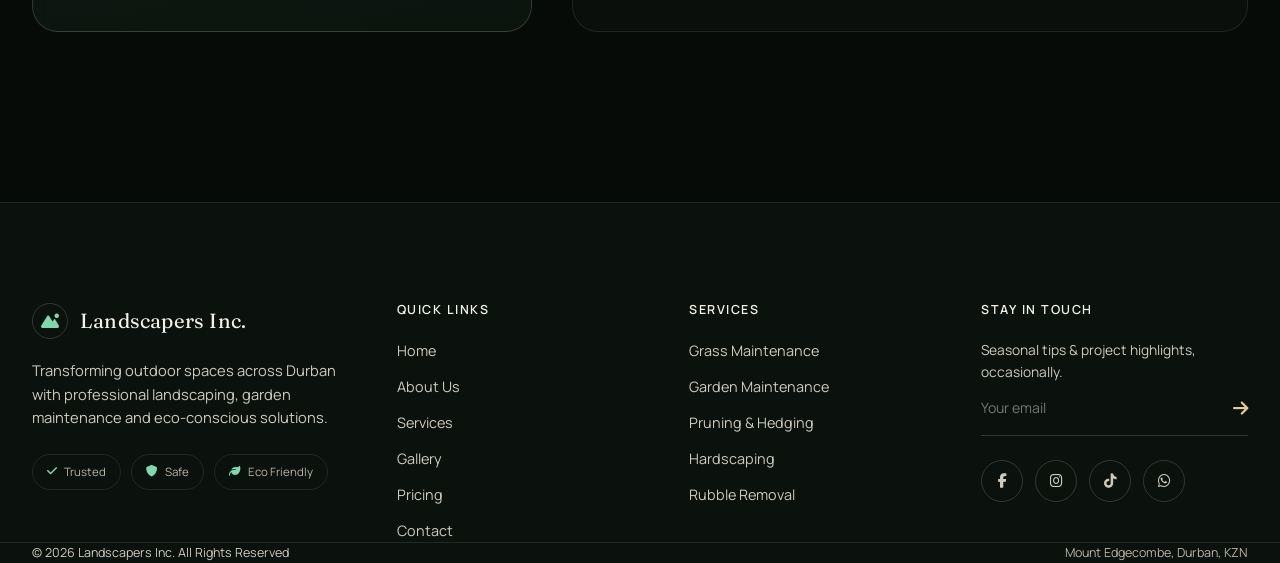
==== commit dfd94b80: "Update WhatsApp contact numbers in index.html" ====
--- a/index.html
+++ b/index.html
@@ -447,7 +447,7 @@
         <h3>Contact Information</h3>
         <p>Reach us directly, or use the form for a fast, WhatsApp-ready quote request.</p>
 
-        <div class="info-row"><i class="fa-brands fa-whatsapp"></i><div><span class="lbl">WhatsApp</span><span class="val">+27 70 695 74670 / +27 60 900 3768 </span></div></div>
+        <div class="info-row"><i class="fa-brands fa-whatsapp"></i><div><span class="lbl">WhatsApp</span><span class="val">+27 70 695 7670 / +27 60 900 3768 </span></div></div>
         <div class="info-row"><i class="fa-solid fa-envelope"></i><div><span class="lbl">Email</span><span class="val">Sales@landscapersinc.co.za</span></div></div>
         <div class="info-row"><i class="fa-solid fa-location-dot"></i><div><span class="lbl">Location</span><span class="val">Mount Edgecombe, KZN</span></div></div>
         <div class="info-row"><i class="fa-solid fa-clock"></i><div><span class="lbl">Hours</span><span class="val">Mon – Sat: 8AM – 5PM</span></div></div>
@@ -570,7 +570,7 @@
         <a href="https://www.facebook.com/profile.php?id=61587518387564" class="social-dot"><i class="fa-brands fa-facebook-f"></i></a>
         <a href="https://www.instagram.com/landscapers_inc/" class="social-dot"><i class="fa-brands fa-instagram"></i></a>
         <a href="https://www.tiktok.com/@landscapersinc" class="social-dot"><i class="fa-brands fa-tiktok"></i></a>
-        <a href="https://wa.me/277069574670 " class="social-dot"><i class="fa-brands fa-whatsapp"></i></a>
+        <a href="https://wa.me/27706957670 " class="social-dot"><i class="fa-brands fa-whatsapp"></i></a>
       </div>
     </div>
   </div>
@@ -586,7 +586,7 @@
 <!-- FLOATING DOCK -->
 <div class="float-dock">
   <button class="dock-btn dock-top" id="dockTop" aria-label="Back to top"><i class="fa-solid fa-arrow-up"></i></button>
-  <a href="https://wa.me/277069574670 " class="dock-btn dock-whatsapp" aria-label="Chat on WhatsApp"><i class="fa-brands fa-whatsapp"></i></a>
+  <a href="https://wa.me/27706957670 " class="dock-btn dock-whatsapp" aria-label="Chat on WhatsApp"><i class="fa-brands fa-whatsapp"></i></a>
 </div>
 
 <script src="script.js"></script>
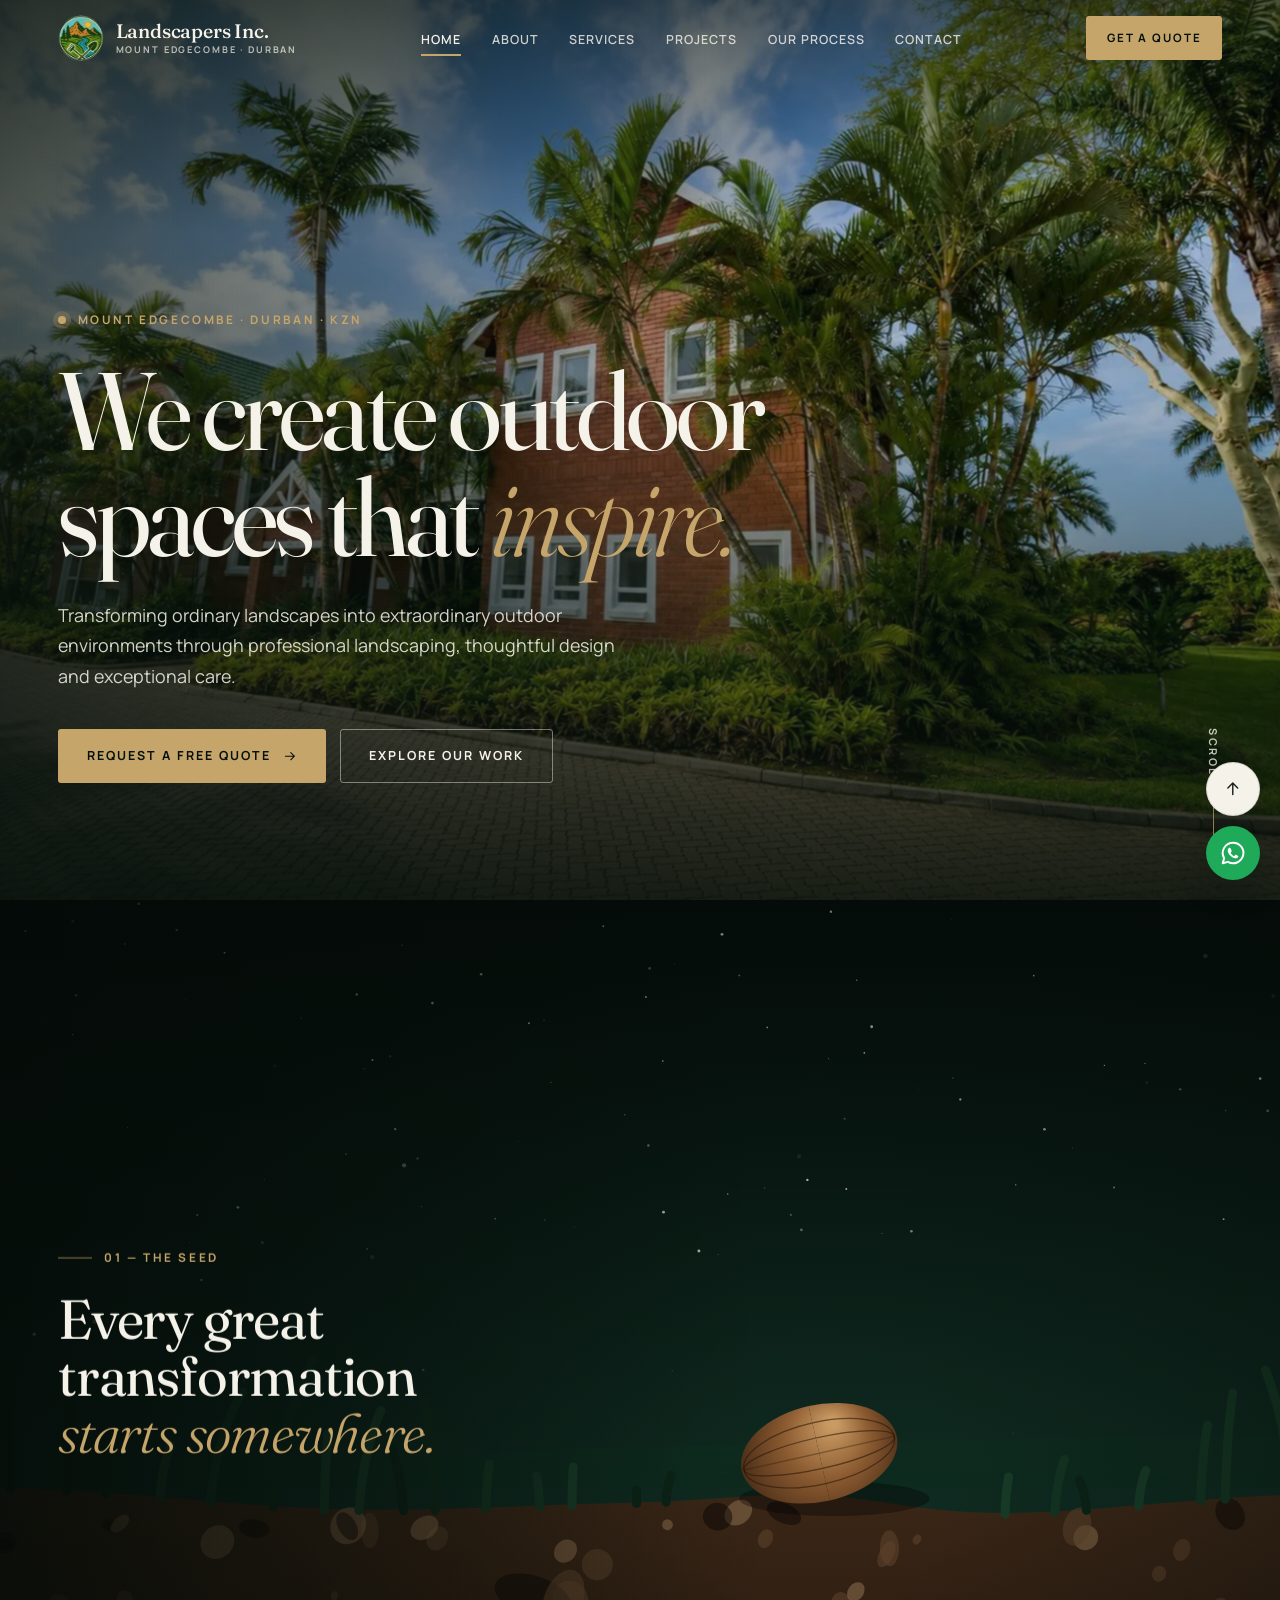
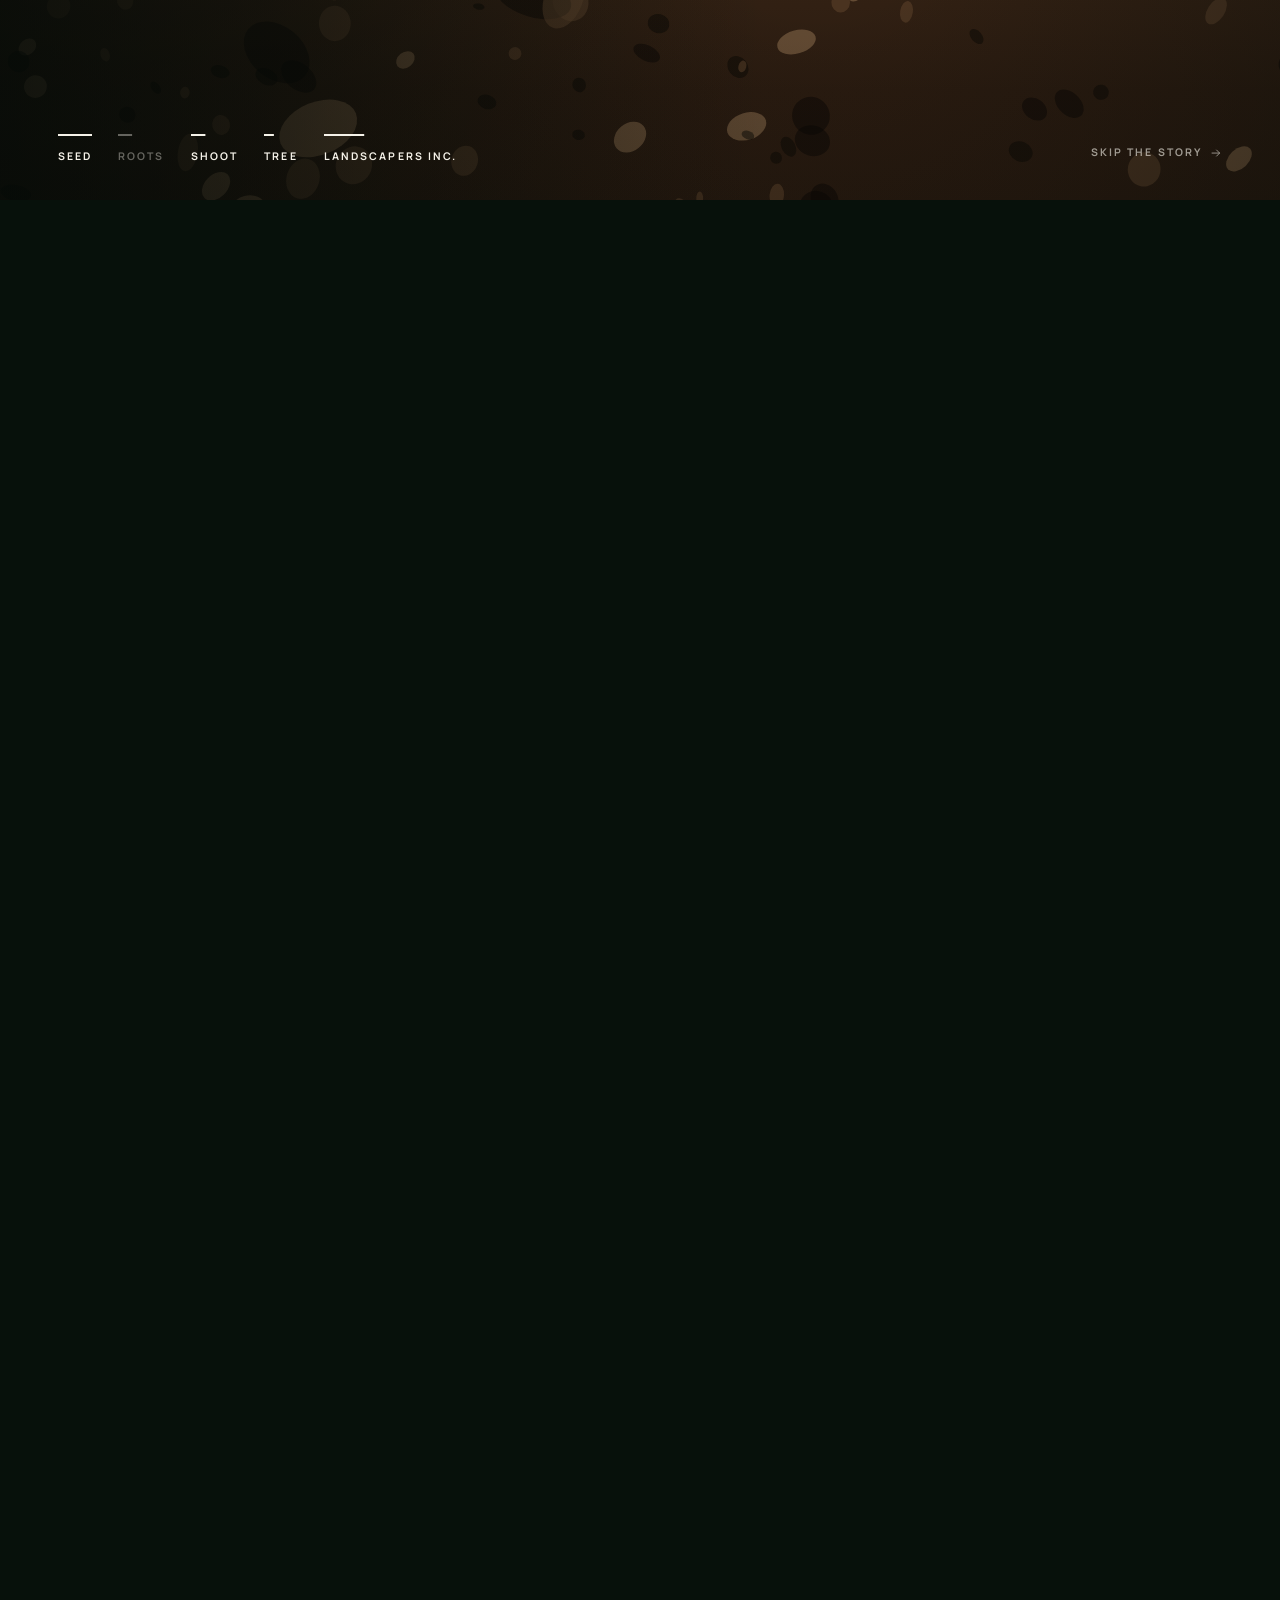
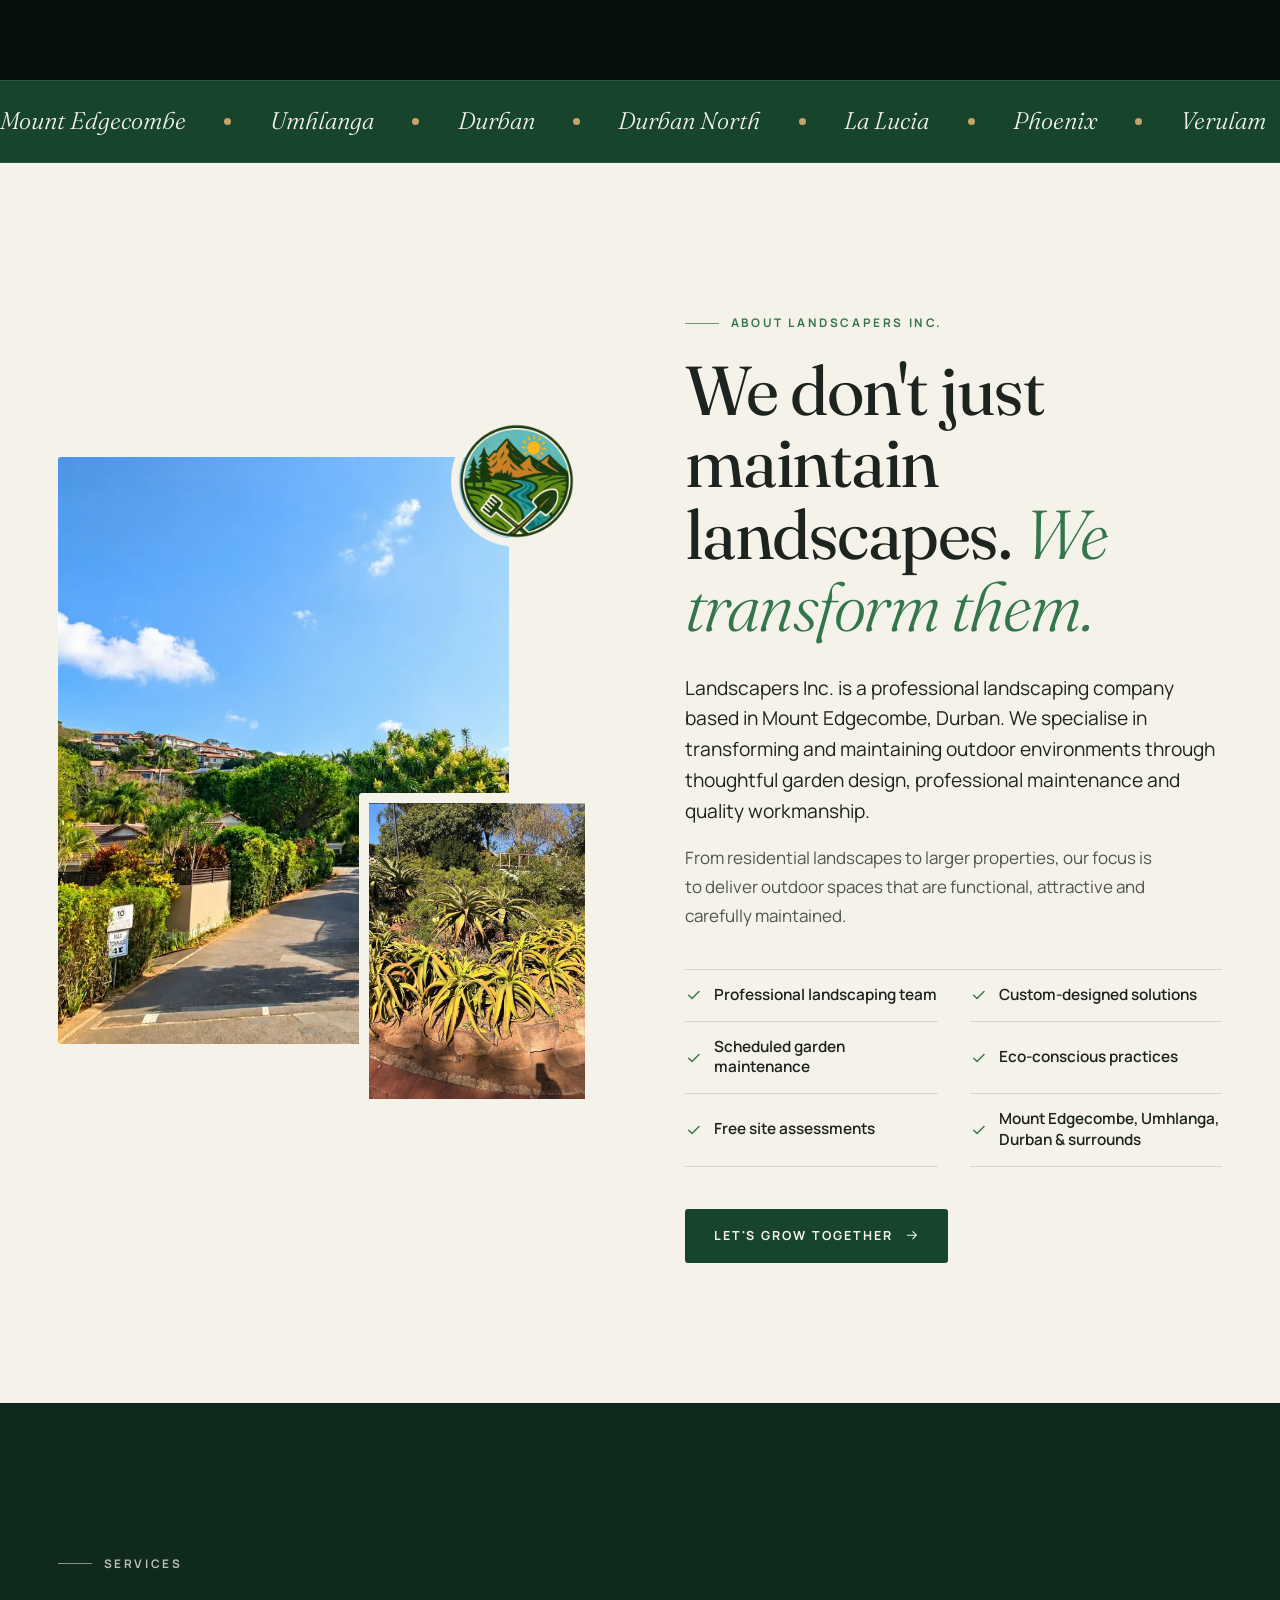
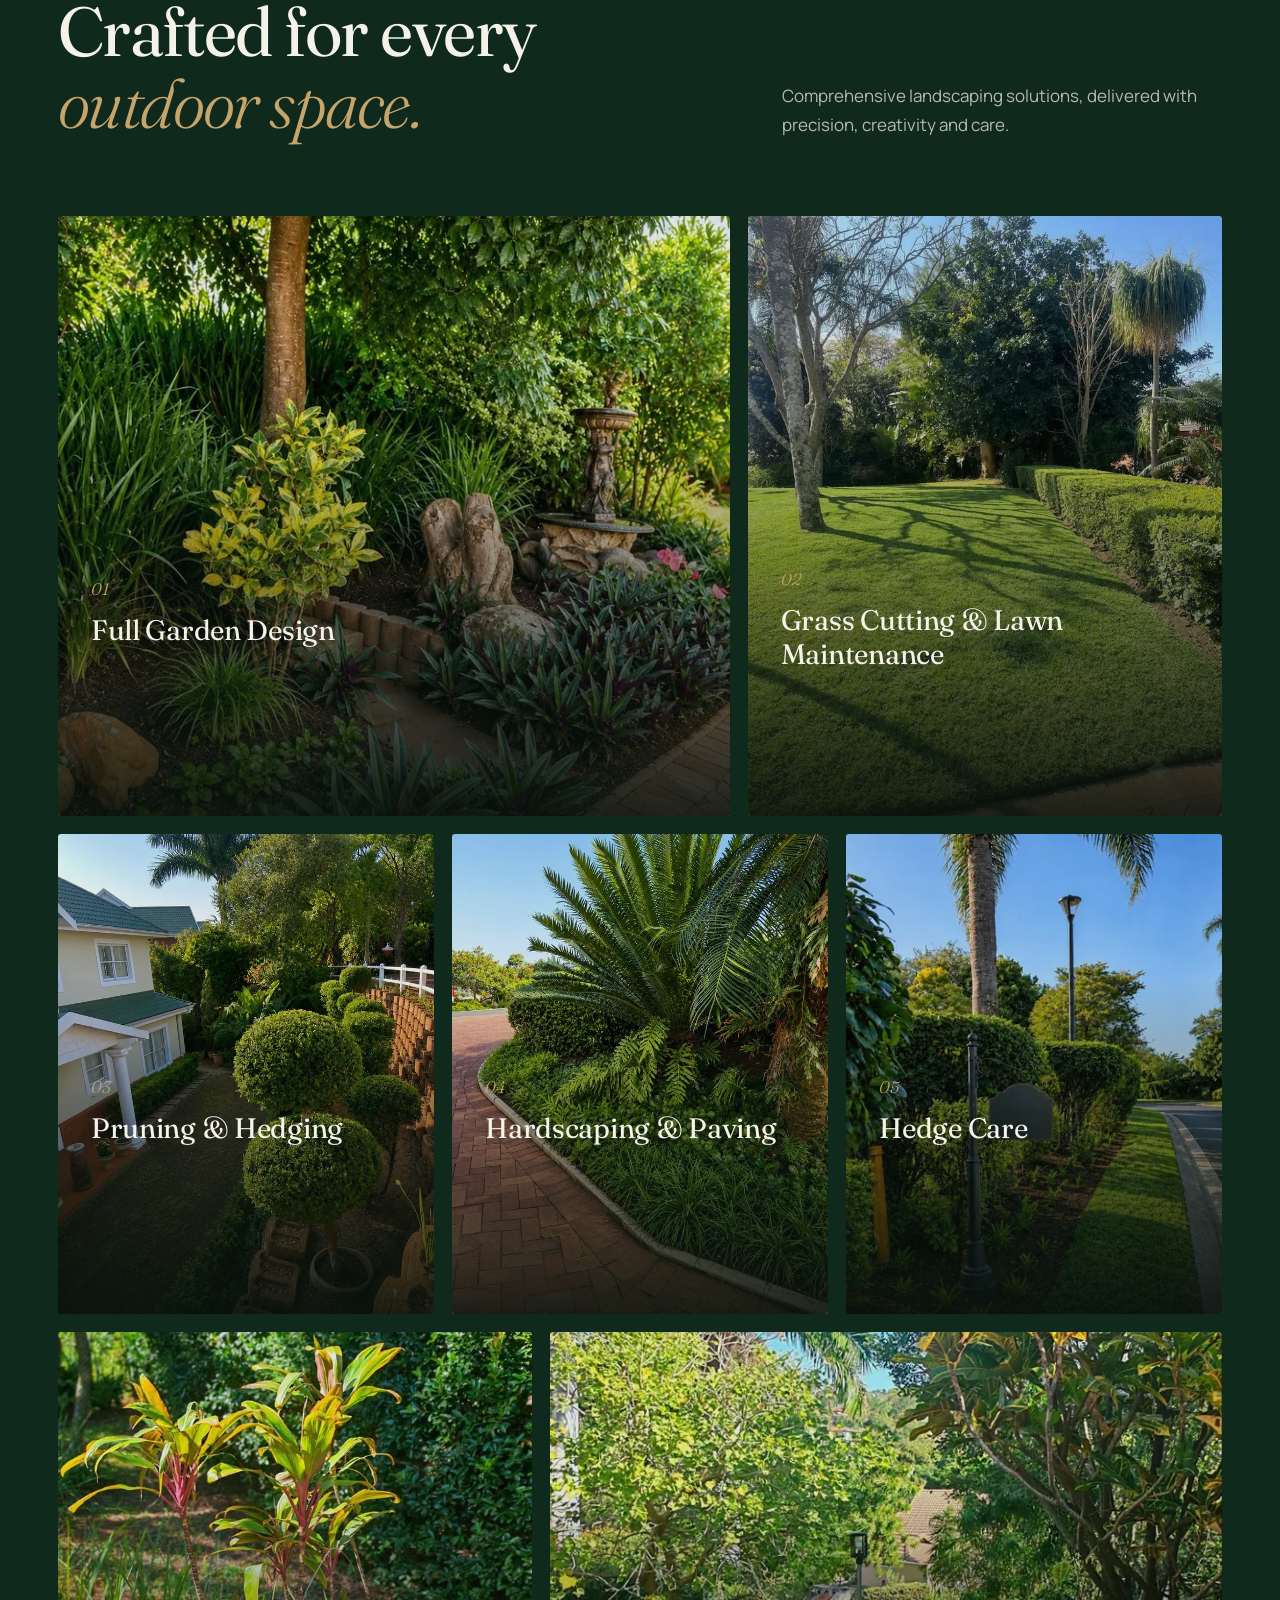
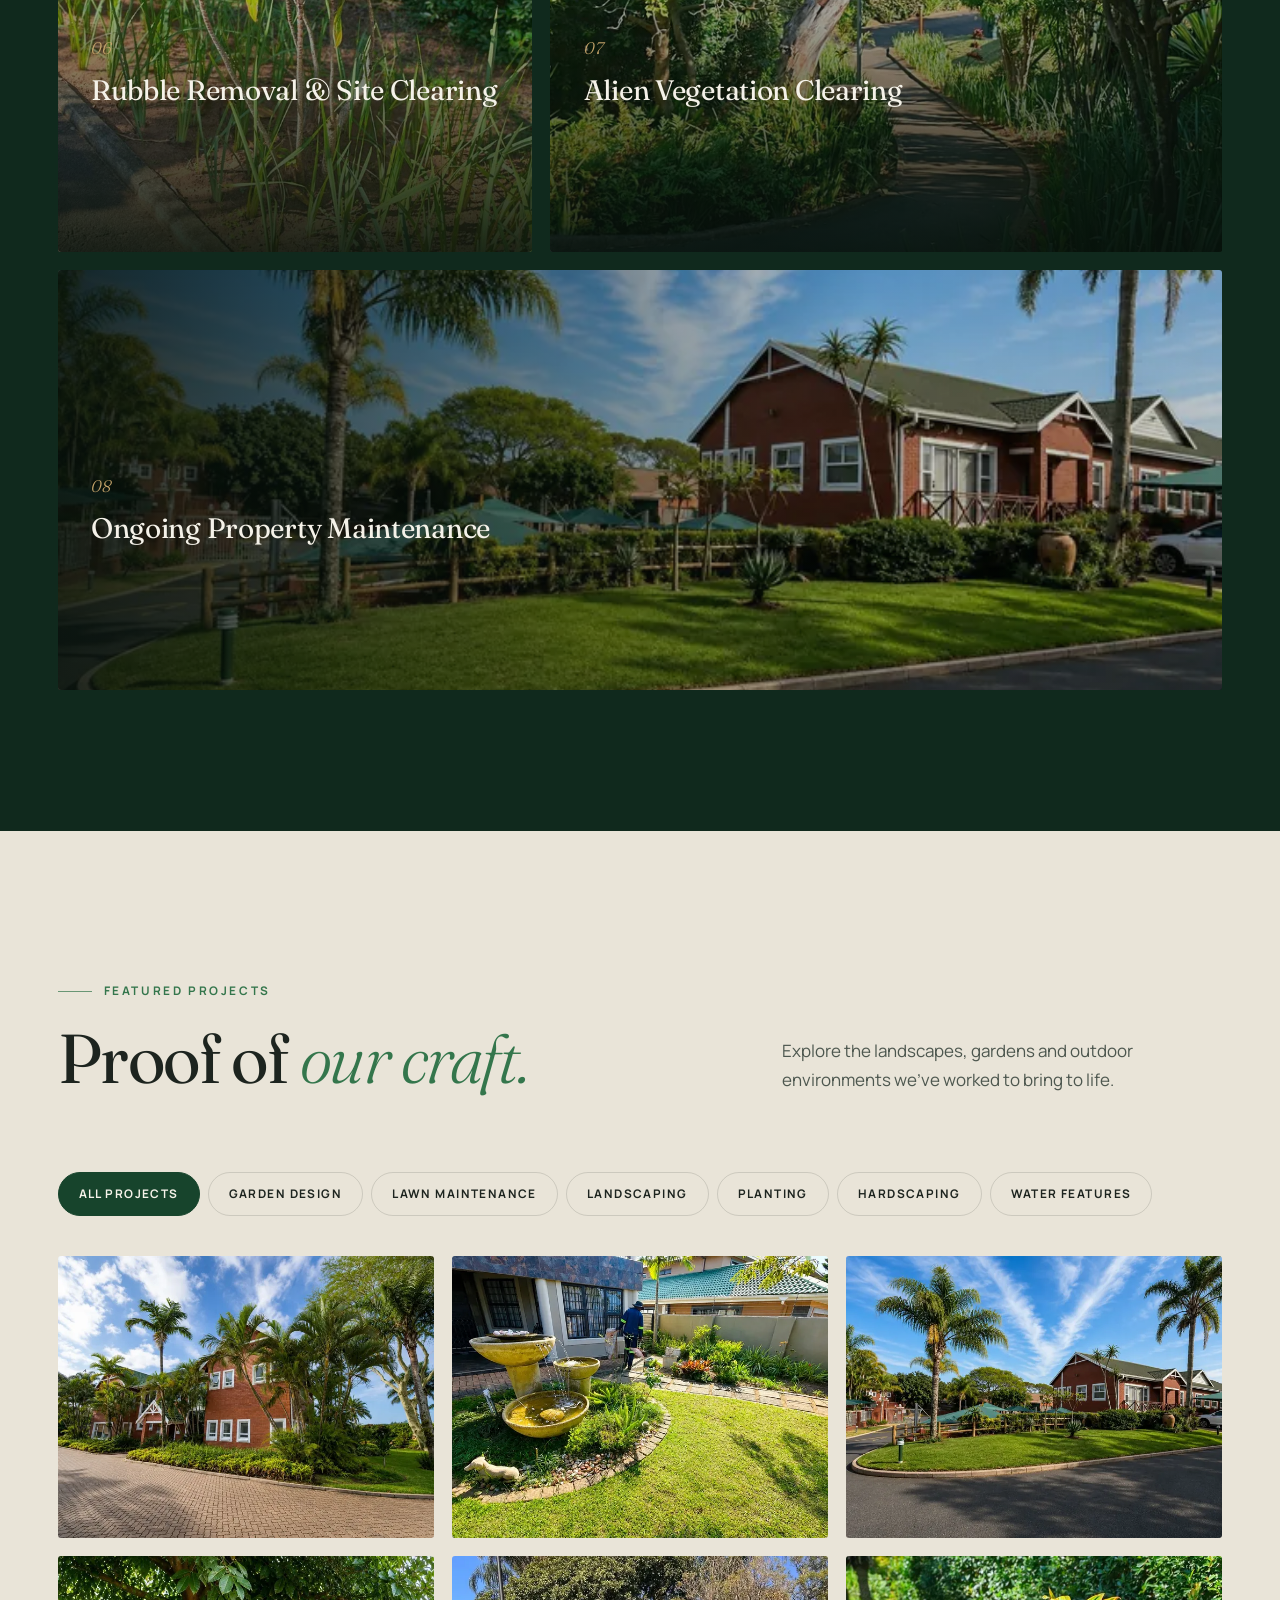
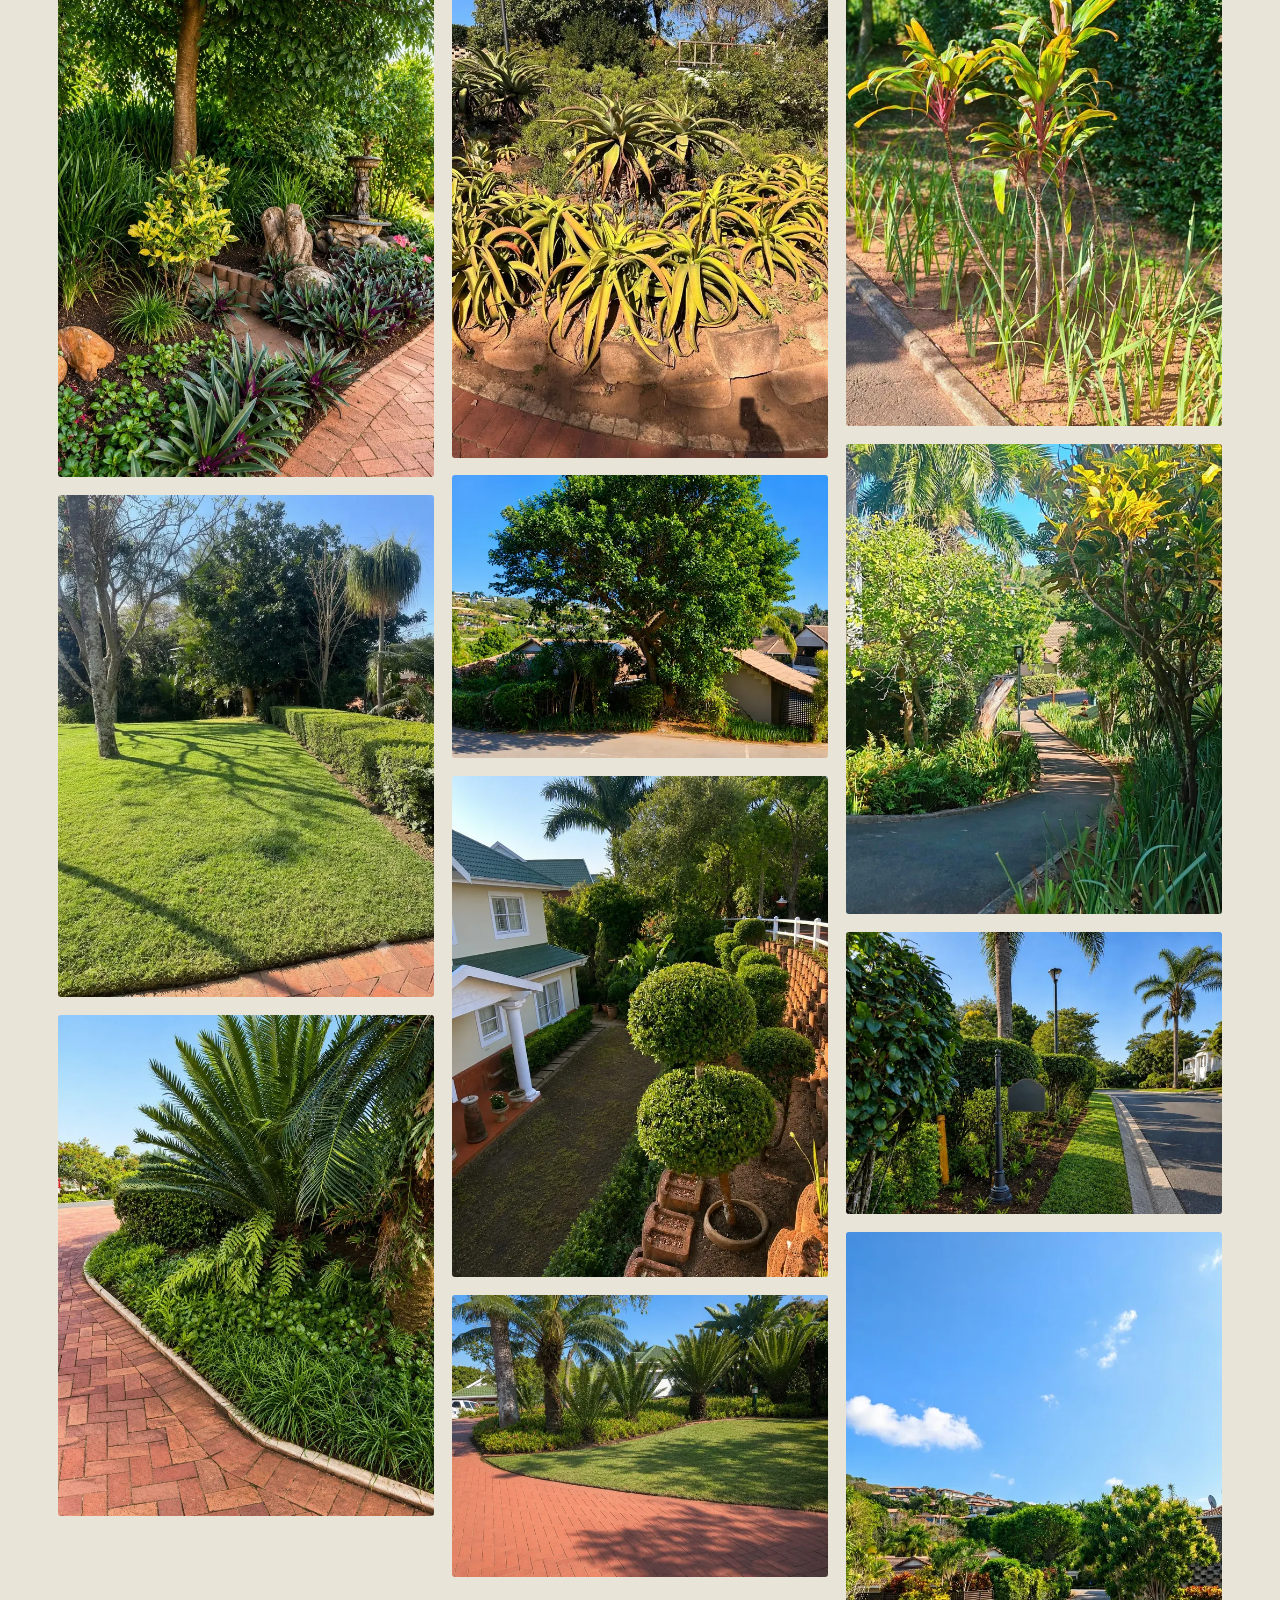
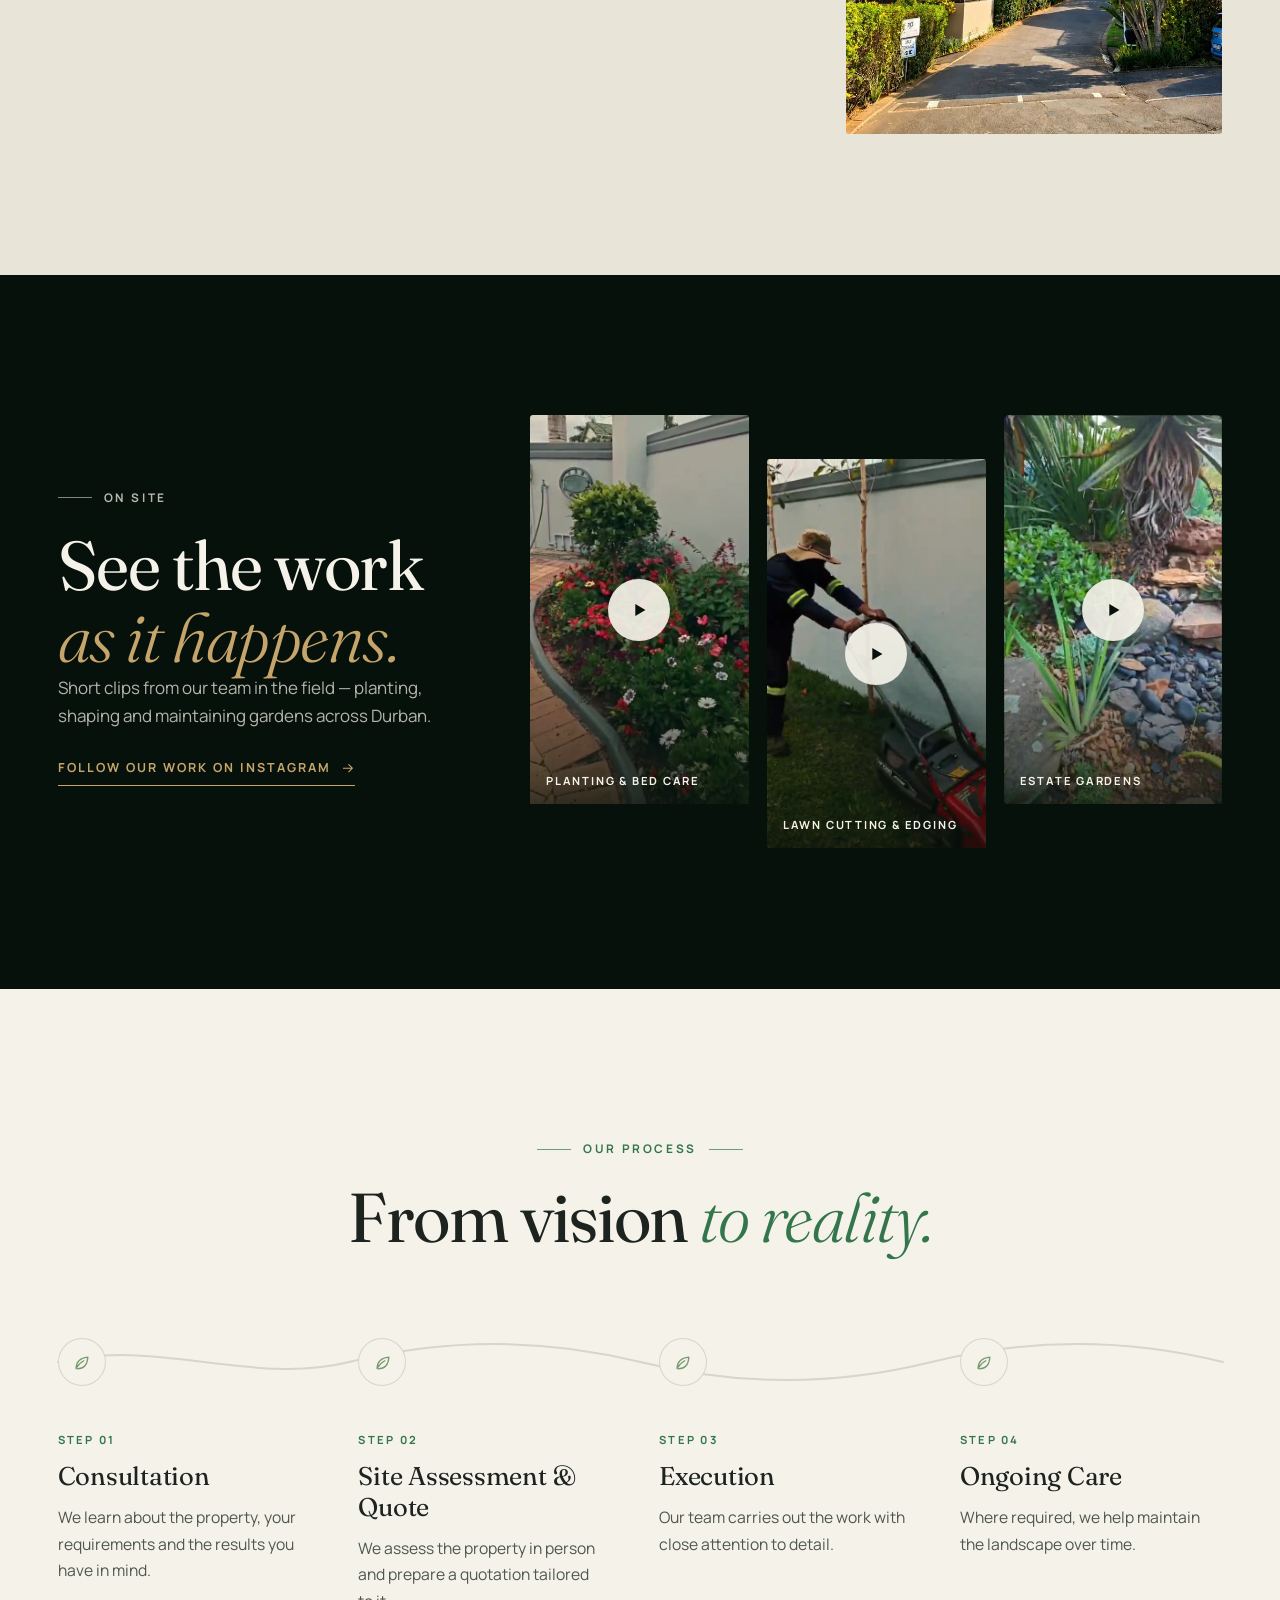
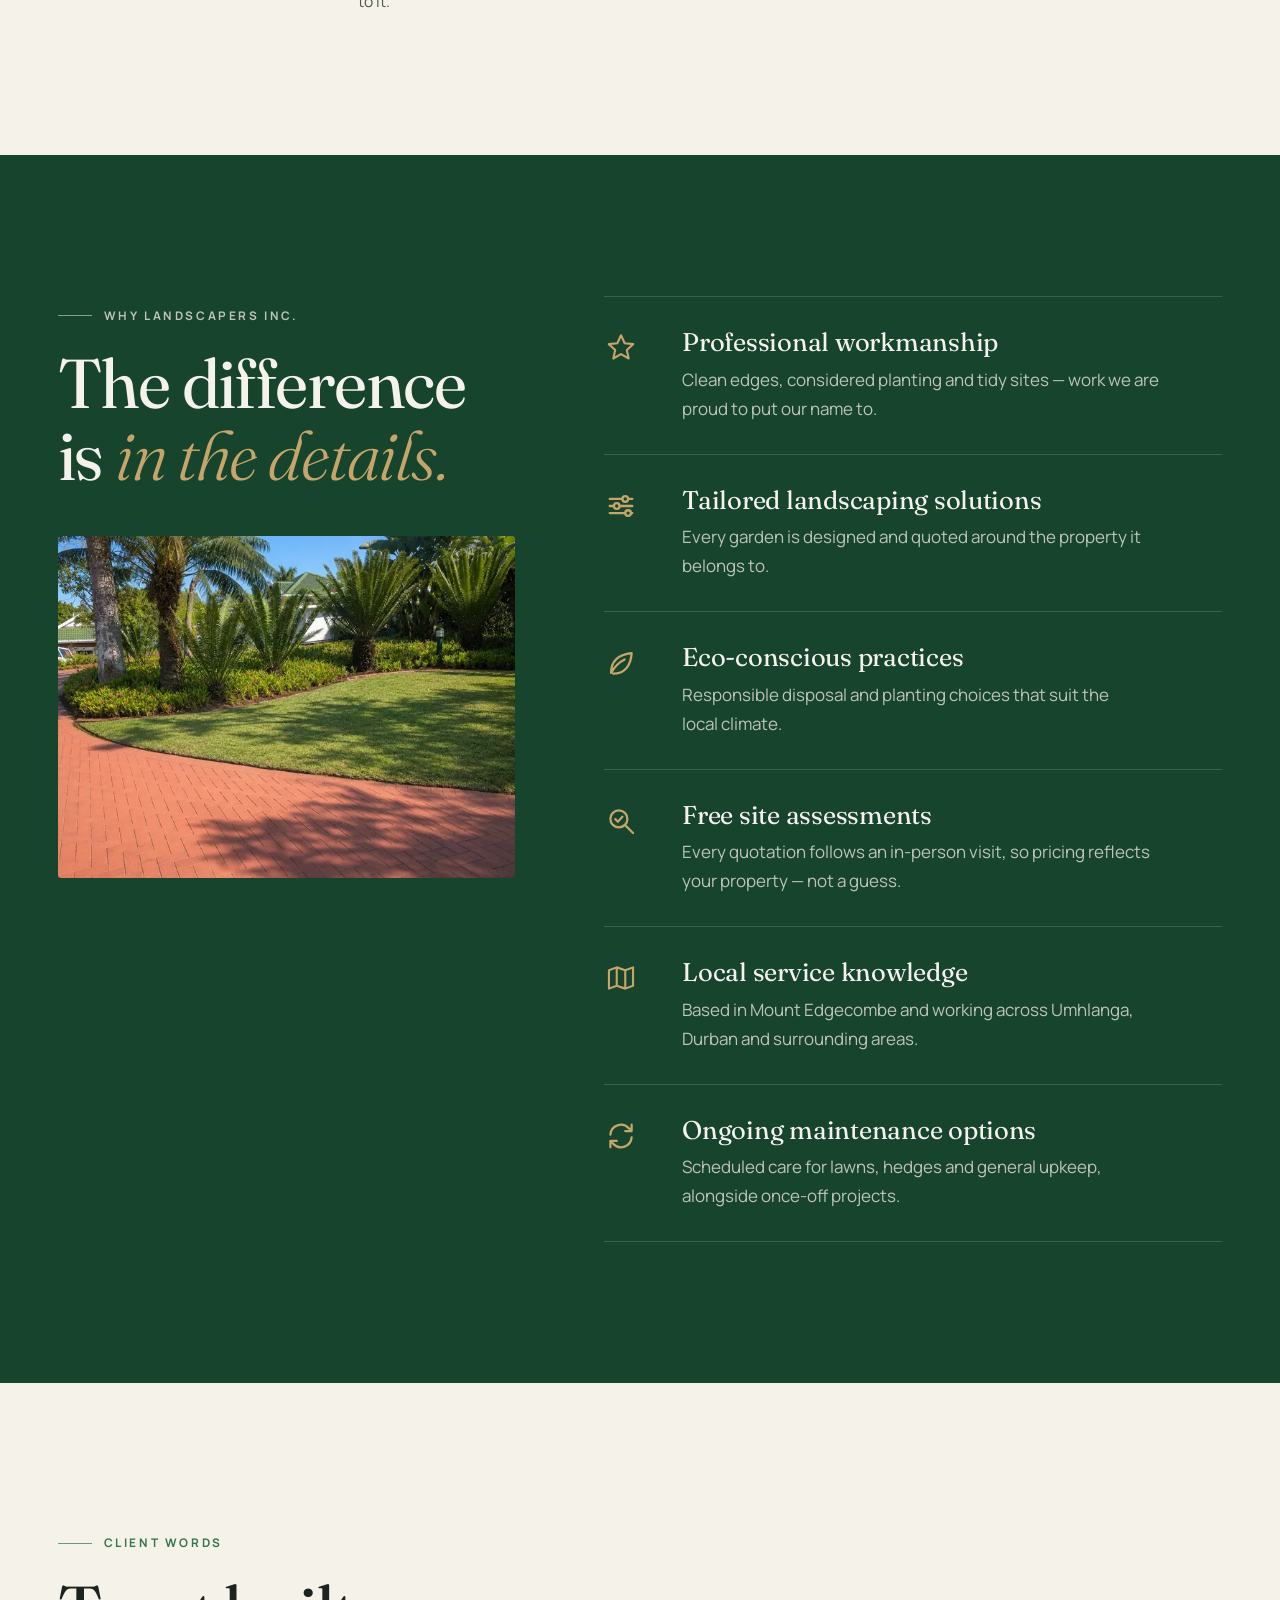
==== commit b9f78d19: "files" ====
--- a/index.html
+++ b/index.html
@@ -1,49 +1,55 @@
 <!DOCTYPE html>
-<html lang="en">
+<html lang="en-ZA">
 <head>
 <meta charset="UTF-8">
-<meta name="viewport" content="width=device-width, initial-scale=1.0">
-<title>Landscapers Inc. | Luxury Landscaping — Mount Edgecombe & Durban</title>
-
-<meta name="title" content="Landscapers Inc.">
-<meta name="description" content="Professional landscaping, and garden maintenance in Mount Edgecombe & Durban. Eco-friendly solutions, and custom garden designs. Contact Anthony for a quote.">
-<meta name="keywords" content="landscaping Mount Edgecombe, garden maintenance KZN, grass cutting Phoenix, rubble removal Mount Edgecombe, Landscapers Inc Anthony, professional gardeners South Africa, alien plant removal Durban">
-<meta name="google-site-verification" content="Qe9OMHXr0ZzBR3LQQ4YMj0MExpoWOy7L2E_eD9V5EBU" />
-<meta name="msvalidate.01" content="F2E8CDBDB58FE2BAE0249B1C761C6952" />
+<meta name="viewport" content="width=device-width, initial-scale=1">
 <meta name="author" content="Landscapers Inc.">
 <meta name="robots" content="index, follow">
-<meta name="language" content="English">
-<meta name="revisit-after" content="7 days">
+<meta name="theme-color" content="#07110B">
+<link rel="icon" type="image/png" href="assets/favicon.png">
+<link rel="apple-touch-icon" href="assets/apple-touch-icon.png">
+<link rel="preconnect" href="https://fonts.googleapis.com">
+<link rel="preconnect" href="https://fonts.gstatic.com" crossorigin>
+<link href="https://fonts.googleapis.com/css2?family=Fraunces:ital,opsz,wght@0,9..144,300..600;1,9..144,300..500&family=Manrope:wght@400;500;600;700&display=swap" rel="stylesheet">
+<link rel="stylesheet" href="style.css">
+<title>Landscapers Durban | Landscaping &amp; Garden Maintenance Mount Edgecombe — Landscapers Inc.</title>
+<meta name="description" content="Landscapers Inc. is a professional landscaping company in Mount Edgecombe, Durban — garden design, lawn maintenance, hedging, hardscaping and property maintenance across Umhlanga and Durban. Free site assessments.">
+<link rel="canonical" href="https://landscapersinc.co.za/">
+<meta name="google-site-verification" content="Qe9OMHXr0ZzBR3LQQ4YMj0MExpoWOy7L2E_eD9V5EBU">
+<meta name="msvalidate.01" content="F2E8CDBDB58FE2BAE0249B1C761C6952">
 <meta name="geo.region" content="ZA-KZN">
 <meta name="geo.placename" content="Mount Edgecombe">
 <meta name="geo.position" content="-29.7024;31.0318">
 <meta name="ICBM" content="-29.7024, 31.0318">
-<meta name="theme-color" content="#070B08">
-
 <meta property="og:type" content="website">
-<meta property="og:title" content="Landscapers Inc. | Luxury Landscaping — Mount Edgecombe & Durban">
-<meta property="og:description" content="Professional landscaping and garden maintenance in Mount Edgecombe & Durban. Eco-friendly solutions and custom garden designs.">
-<meta property="og:image" content="https://landscapes-inc.co.za/27a47cd3-a17f-42ca-8ba9-79aa1e8e3ee2.png">
-<meta property="og:url" content="https://landscapes-inc.co.za/">
-
-<link rel="stylesheet" href="https://cdnjs.cloudflare.com/ajax/libs/font-awesome/6.4.0/css/all.min.css">
-<link rel="preconnect" href="https://fonts.googleapis.com">
-<link href="https://fonts.googleapis.com/css2?family=Fraunces:ital,opsz,wght@0,9..144,300;0,9..144,500;0,9..144,600;1,9..144,400;1,9..144,500&family=Manrope:wght@400;500;600;700;800&display=swap" rel="stylesheet">
-<link rel="stylesheet" href="style.css">
-
+<meta property="og:locale" content="en_ZA">
+<meta property="og:site_name" content="Landscapers Inc.">
+<meta property="og:title" content="Landscapers Inc. — Landscaping &amp; Garden Maintenance in Mount Edgecombe, Durban">
+<meta property="og:description" content="We create outdoor spaces that inspire. Garden design, lawn maintenance, hedging, hardscaping and property maintenance across Mount Edgecombe, Umhlanga and Durban.">
+<meta property="og:image" content="https://landscapersinc.co.za/assets/og-image.jpg">
+<meta property="og:image:width" content="1200">
+<meta property="og:image:height" content="630">
+<meta property="og:url" content="https://landscapersinc.co.za/">
+<meta name="twitter:card" content="summary_large_image">
+<link rel="preload" as="image" href="assets/img/palm-entrance-1400.webp" imagesrcset="assets/img/palm-entrance-700.webp 700w, assets/img/palm-entrance-1400.webp 1400w" imagesizes="100vw" fetchpriority="high">
+
+<!-- Telephone below mirrors site-config.js — owner to verify the primary number before deployment. -->
 <script type="application/ld+json">
 {
   "@context": "https://schema.org",
-  "@type": "HomeAndConstructionBusiness",
+  "@type": "LandscapingBusiness",
+  "@id": "https://landscapersinc.co.za/#business",
   "name": "Landscapers Inc.",
-  "image": "https://landscapes-inc.co.za/27a47cd3-a17f-42ca-8ba9-79aa1e8e3ee2.png",
-  "url": "https://landscapes-inc.co.za/",
-  "telephone": "+27706957485",
+  "description": "Professional landscaping, garden design and garden maintenance company based in Mount Edgecombe, Durban.",
+  "image": "https://landscapersinc.co.za/assets/og-image.jpg",
+  "logo": "https://landscapersinc.co.za/27a47cd3-a17f-42ca-8ba9-79aa1e8e3ee2.png",
+  "url": "https://landscapersinc.co.za/",
+  "telephone": "+27706957670",
+  "email": "Sales@landscapersinc.co.za",
   "address": {
     "@type": "PostalAddress",
-    "streetAddress": "Mount Edgecombe",
-    "addressLocality": "Durban",
-    "addressRegion": "KZN",
+    "addressLocality": "Mount Edgecombe, Durban",
+    "addressRegion": "KwaZulu-Natal",
     "postalCode": "4302",
     "addressCountry": "ZA"
   },
@@ -54,541 +60,765 @@
     "opens": "08:00",
     "closes": "17:00"
   },
+  "areaServed": ["Mount Edgecombe","Umhlanga","Durban","Durban North","La Lucia","Phoenix","Verulam","Ballito"],
   "sameAs": [
     "https://www.facebook.com/profile.php?id=61587518387564",
-    "https://www.instagram.com/landscapers_inc/"
+    "https://www.instagram.com/landscapers_inc/",
+    "https://www.tiktok.com/@landscapersinc"
   ],
-  "areaServed": "Mount Edgecombe and surrounding Durban areas"
+  "hasOfferCatalog": {
+    "@type": "OfferCatalog",
+    "name": "Landscaping services",
+    "itemListElement": [
+      {"@type":"Offer","itemOffered":{"@type":"Service","name":"Garden design"}},
+      {"@type":"Offer","itemOffered":{"@type":"Service","name":"Grass cutting and lawn maintenance"}},
+      {"@type":"Offer","itemOffered":{"@type":"Service","name":"Pruning and hedging"}},
+      {"@type":"Offer","itemOffered":{"@type":"Service","name":"Hardscaping and paving"}},
+      {"@type":"Offer","itemOffered":{"@type":"Service","name":"Rubble removal and site clearing"}},
+      {"@type":"Offer","itemOffered":{"@type":"Service","name":"Alien vegetation clearing"}},
+      {"@type":"Offer","itemOffered":{"@type":"Service","name":"Ongoing property maintenance"}}
+    ]
+  }
+}
+</script>
+<script type="application/ld+json">
+{
+  "@context": "https://schema.org",
+  "@type": "FAQPage",
+  "mainEntity": [
+    {
+      "@type": "Question",
+      "name": "Which areas do you service?",
+      "acceptedAnswer": {
+        "@type": "Answer",
+        "text": "We're based in Mount Edgecombe and service Umhlanga, Durban and surrounding KwaZulu-Natal areas. If you're unsure whether we cover you, send us your address on WhatsApp."
+      }
+    },
+    {
+      "@type": "Question",
+      "name": "How is pricing determined?",
+      "acceptedAnswer": {
+        "@type": "Answer",
+        "text": "Every garden and property has different requirements, so every quotation follows a free, in-person site assessment. That lets us price for your property specifically rather than guess."
+      }
+    },
+    {
+      "@type": "Question",
+      "name": "Do you handle alien vegetation and rubble removal?",
+      "acceptedAnswer": {
+        "@type": "Answer",
+        "text": "Yes — we offer alien vegetation clearing and rubble removal, disposed of responsibly and in compliance with local regulations."
+      }
+    },
+    {
+      "@type": "Question",
+      "name": "How quickly can you start?",
+      "acceptedAnswer": {
+        "@type": "Answer",
+        "text": "We respond to enquiries within 24 hours and can usually schedule an assessment within the same week, subject to season and demand."
+      }
+    },
+    {
+      "@type": "Question",
+      "name": "Do you offer ongoing maintenance?",
+      "acceptedAnswer": {
+        "@type": "Answer",
+        "text": "Yes, we offer scheduled maintenance plans for lawns, hedging and general upkeep, alongside once-off project work."
+      }
+    },
+    {
+      "@type": "Question",
+      "name": "How can I request a quotation?",
+      "acceptedAnswer": {
+        "@type": "Answer",
+        "text": "Fill in the quote form below — it prepares a WhatsApp message with your details for you to send — or message us directly on WhatsApp, or email Sales@landscapersinc.co.za. We will then arrange your free site assessment."
+      }
+    }
+  ]
 }
 </script>
 </head>
-<body>
-
-<div class="grain"></div>
-
-<!-- CUSTOM CURSOR -->
-<div class="cursor-ring" id="cursorRing"></div>
-<div class="cursor-dot" id="cursorDot"></div>
-
-<!-- GROWTH LINE — signature scroll progress vine -->
-<div class="growth-line">
-  <svg viewBox="0 0 20 400" preserveAspectRatio="none">
-    <path class="track" d="M10,0 C 2,60 18,120 10,180 C 2,240 18,300 10,400"/>
-    <path class="fill" id="growthFill" d="M10,0 C 2,60 18,120 10,180 C 2,240 18,300 10,400"/>
-    <circle class="bud" id="bud1" cx="10" cy="80" r="3.4"/>
-    <circle class="bud" id="bud2" cx="10" cy="200" r="3.4"/>
-    <circle class="bud" id="bud3" cx="10" cy="320" r="3.4"/>
-  </svg>
+<body class="page-home">
+<svg xmlns="http://www.w3.org/2000/svg" class="sprite" aria-hidden="true" focusable="false">
+<symbol id="i-arrow" viewBox="0 0 24 24"><path d="M4 12h15M13 6l6 6-6 6" fill="none" stroke="currentColor" stroke-width="1.8" stroke-linecap="round" stroke-linejoin="round"/></symbol>
+<symbol id="i-wa" viewBox="0 0 24 24"><path d="M12 3.2a8.8 8.8 0 0 0-7.6 13.2L3.2 20.8l4.5-1.2A8.8 8.8 0 1 0 12 3.2z" fill="none" stroke="currentColor" stroke-width="1.7" stroke-linejoin="round"/><path d="M9 7.6c-.3 0-.7.1-.9.5-.4.6-.8 1.3-.6 2.3.3 1.5 1.3 3 2.6 4.2 1.3 1.2 2.7 1.9 4 2 .9.1 1.7-.3 2.2-.9.3-.4.3-.9.1-1.1l-1.7-1c-.3-.2-.7-.1-.9.2l-.5.7c-.1.2-.4.2-.6.1-1-.5-2-1.4-2.6-2.4-.1-.2-.1-.4.1-.6l.5-.6c.2-.3.2-.6.1-.9l-.8-1.9c-.1-.4-.5-.6-1-.6z" fill="currentColor"/></symbol>
+<symbol id="i-fb" viewBox="0 0 24 24"><path d="M14 8.5V7c0-.8.3-1.2 1.3-1.2H17V2.9c-.7-.1-1.5-.2-2.3-.2-2.5 0-4.1 1.5-4.1 4.1v1.7H8v3.2h2.6V21H14v-9.3h2.6l.4-3.2H14z" fill="currentColor"/></symbol>
+<symbol id="i-ig" viewBox="0 0 24 24"><rect x="3.5" y="3.5" width="17" height="17" rx="4.8" fill="none" stroke="currentColor" stroke-width="1.7"/><circle cx="12" cy="12" r="3.9" fill="none" stroke="currentColor" stroke-width="1.7"/><circle cx="17.1" cy="6.9" r="1.1" fill="currentColor"/></symbol>
+<symbol id="i-tt" viewBox="0 0 24 24"><path d="M14.2 3h2.7c.2 2 1.5 3.5 3.6 3.8v2.8c-1.3 0-2.5-.4-3.6-1.1v6.3a5.7 5.7 0 1 1-5.7-5.7c.3 0 .6 0 .9.1v2.9a2.9 2.9 0 1 0 2.1 2.7V3z" fill="currentColor"/></symbol>
+<symbol id="i-plus" viewBox="0 0 24 24"><path d="M12 5v14M5 12h14" fill="none" stroke="currentColor" stroke-width="1.7" stroke-linecap="round"/></symbol>
+<symbol id="i-x" viewBox="0 0 24 24"><path d="M6 6l12 12M18 6L6 18" fill="none" stroke="currentColor" stroke-width="1.7" stroke-linecap="round"/></symbol>
+<symbol id="i-left" viewBox="0 0 24 24"><path d="M14.5 5.5L8 12l6.5 6.5" fill="none" stroke="currentColor" stroke-width="1.8" stroke-linecap="round" stroke-linejoin="round"/></symbol>
+<symbol id="i-right" viewBox="0 0 24 24"><path d="M9.5 5.5L16 12l-6.5 6.5" fill="none" stroke="currentColor" stroke-width="1.8" stroke-linecap="round" stroke-linejoin="round"/></symbol>
+<symbol id="i-up" viewBox="0 0 24 24"><path d="M12 19V5M6 11l6-6 6 6" fill="none" stroke="currentColor" stroke-width="1.8" stroke-linecap="round" stroke-linejoin="round"/></symbol>
+<symbol id="i-check" viewBox="0 0 24 24"><path d="M5 12.5l4.5 4.5L19 7.5" fill="none" stroke="currentColor" stroke-width="1.9" stroke-linecap="round" stroke-linejoin="round"/></symbol>
+<symbol id="i-pin" viewBox="0 0 24 24"><path d="M12 21s6.5-5.6 6.5-11a6.5 6.5 0 0 0-13 0c0 5.4 6.5 11 6.5 11z" fill="none" stroke="currentColor" stroke-width="1.6" stroke-linejoin="round"/><circle cx="12" cy="10" r="2.3" fill="none" stroke="currentColor" stroke-width="1.6"/></symbol>
+<symbol id="i-mail" viewBox="0 0 24 24"><rect x="3" y="5.5" width="18" height="13" rx="1.5" fill="none" stroke="currentColor" stroke-width="1.6"/><path d="M3.5 7l8.5 6 8.5-6" fill="none" stroke="currentColor" stroke-width="1.6" stroke-linejoin="round"/></symbol>
+<symbol id="i-clock" viewBox="0 0 24 24"><circle cx="12" cy="12" r="8.5" fill="none" stroke="currentColor" stroke-width="1.6"/><path d="M12 7.5V12l3 2" fill="none" stroke="currentColor" stroke-width="1.6" stroke-linecap="round" stroke-linejoin="round"/></symbol>
+<symbol id="i-leaf" viewBox="0 0 24 24"><path d="M5 19c0-8 5-13 14.5-14C19 14.5 14 19.5 6.5 19.5M5 19c2.5-4.5 5.5-7.5 9.5-9.5" fill="none" stroke="currentColor" stroke-width="1.6" stroke-linecap="round" stroke-linejoin="round"/></symbol>
+<symbol id="i-play" viewBox="0 0 24 24"><path d="M8 5.5v13l11-6.5z" fill="currentColor"/></symbol>
+<symbol id="i-expand" viewBox="0 0 24 24"><path d="M9 4H4v5M15 4h5v5M9 20H4v-5M15 20h5v-5" fill="none" stroke="currentColor" stroke-width="1.7" stroke-linecap="round" stroke-linejoin="round"/></symbol>
+<symbol id="i-craft" viewBox="0 0 24 24"><path d="M12 3l2.6 5.6 6 .7-4.5 4.1 1.3 6L12 16.3 6.6 19.4l1.3-6L3.4 9.3l6-.7z" fill="none" stroke="currentColor" stroke-width="1.5" stroke-linejoin="round"/></symbol>
+<symbol id="i-tailor" viewBox="0 0 24 24"><path d="M4 7h9M17 7h3M4 12h3M11 12h9M4 17h11M19 17h1" fill="none" stroke="currentColor" stroke-width="1.6" stroke-linecap="round"/><circle cx="15" cy="7" r="2" fill="none" stroke="currentColor" stroke-width="1.6"/><circle cx="9" cy="12" r="2" fill="none" stroke="currentColor" stroke-width="1.6"/><circle cx="17" cy="17" r="2" fill="none" stroke="currentColor" stroke-width="1.6"/></symbol>
+<symbol id="i-assess" viewBox="0 0 24 24"><circle cx="10.5" cy="10.5" r="6" fill="none" stroke="currentColor" stroke-width="1.6"/><path d="M15 15l5.5 5.5M8 10.7l1.8 1.8 3.2-3.5" fill="none" stroke="currentColor" stroke-width="1.6" stroke-linecap="round" stroke-linejoin="round"/></symbol>
+<symbol id="i-map" viewBox="0 0 24 24"><path d="M3.5 6.5l5.5-2 6 2 5.5-2v13l-5.5 2-6-2-5.5 2zM9 4.5v13M15 6.5v13" fill="none" stroke="currentColor" stroke-width="1.5" stroke-linejoin="round"/></symbol>
+<symbol id="i-repeat" viewBox="0 0 24 24"><path d="M4.5 11a7.5 7.5 0 0 1 13-4.5L19.5 8.5M19.5 4v4.5H15M19.5 13a7.5 7.5 0 0 1-13 4.5L4.5 15.5M4.5 20v-4.5H9" fill="none" stroke="currentColor" stroke-width="1.6" stroke-linecap="round" stroke-linejoin="round"/></symbol>
+</svg>
+<a class="skip-link" href="#main">Skip to content</a>
+<header class="nav" id="nav">
+  <div class="wrap nav-inner">
+    <a href="#home" class="brand" aria-label="Landscapers Inc. — home">
+      <img src="assets/logo-emblem-sm.webp" width="56" height="56" alt="">
+      <span class="brand-text">Landscapers Inc.<small>Mount Edgecombe · Durban</small></span>
+    </a>
+    <nav aria-label="Primary">
+      <ul class="nav-links">
+      <li><a href="#home" class="nav-link" data-section="home">Home</a></li>
+      <li><a href="#about" class="nav-link" data-section="about">About</a></li>
+      <li><a href="#services" class="nav-link" data-section="services">Services</a></li>
+      <li><a href="#projects" class="nav-link" data-section="projects">Projects</a></li>
+      <li><a href="#process" class="nav-link" data-section="process">Our Process</a></li>
+      <li><a href="#contact" class="nav-link" data-section="contact">Contact</a></li>
+      </ul>
+    </nav>
+    <div class="nav-actions">
+      <a href="#contact" class="btn btn--sm btn--gold">Get a Quote</a>
+      <button class="burger" id="burger" aria-label="Open menu" aria-expanded="false" aria-controls="mobileMenu"><span></span><span></span></button>
+    </div>
+  </div>
+</header>
+
+<div class="mobile-menu" id="mobileMenu" aria-hidden="true">
+  <nav aria-label="Mobile">
+    <ul>
+      <li><a href="#home"><span>01</span>Home</a></li>
+      <li><a href="#about"><span>02</span>About</a></li>
+      <li><a href="#services"><span>03</span>Services</a></li>
+      <li><a href="#projects"><span>04</span>Projects</a></li>
+      <li><a href="#process"><span>05</span>Our Process</a></li>
+      <li><a href="#contact"><span>06</span>Contact</a></li>
+    </ul>
+  </nav>
+  <div class="mm-foot">
+    <a href="#contact" class="btn btn--gold">Request a free quote <svg class="i" aria-hidden="true"><use href="#i-arrow"/></svg></a>
+    <div class="socials"><a href="https://www.facebook.com/profile.php?id=61587518387564" target="_blank" rel="noopener" aria-label="Landscapers Inc. on Facebook"><svg class="i" aria-hidden="true"><use href="#i-fb"/></svg></a>
+<a href="https://www.instagram.com/landscapers_inc/" target="_blank" rel="noopener" aria-label="Landscapers Inc. on Instagram"><svg class="i" aria-hidden="true"><use href="#i-ig"/></svg></a>
+<a href="https://www.tiktok.com/@landscapersinc" target="_blank" rel="noopener" aria-label="Landscapers Inc. on TikTok"><svg class="i" aria-hidden="true"><use href="#i-tt"/></svg></a>
+<a href="#contact" data-wa aria-label="Chat to Landscapers Inc. on WhatsApp"><svg class="i" aria-hidden="true"><use href="#i-wa"/></svg></a></div>
+  </div>
 </div>
 
-<!-- PRELOADER -->
-<div class="preloader" id="preloader">
-  <svg class="pre-tree" viewBox="0 0 120 150">
-    <path id="treePath" d="M60,150 L60,90 M60,110 C40,100 30,80 35,55 M60,100 C80,90 90,70 85,48 M60,80 C45,72 40,58 46,40 M60,75 C75,68 80,52 74,36 M60,55 C55,40 60,25 60,10" />
-  </svg>
-  <div class="pre-word">Cultivating something beautiful</div>
-  <div class="pre-bar"><div class="pre-bar-fill" id="preBarFill"></div></div>
-  <div class="pre-pct" id="prePct">0%</div>
+<main id="main">
+
+<!-- ============ HERO ============ -->
+<section id="home" class="hero" data-nav="dark">
+  <div class="hero-media" id="heroMedia">
+    <img src="assets/img/palm-entrance-700.webp" srcset="assets/img/palm-entrance-700.webp 700w, assets/img/palm-entrance-1400.webp 1400w" sizes="100vw" width="1400" height="1050" alt="Palm-lined entrance and landscaped borders at a home in Durban, by Landscapers Inc." fetchpriority="high" decoding="async">
+  </div>
+  <div class="wrap hero-inner">
+    <p class="eyebrow eyebrow--light hero-loc"><span class="dot"></span>Mount Edgecombe · Durban · KZN</p>
+    <h1 class="hero-title"><span class="ln"><span>We create outdoor</span></span> <span class="ln"><span>spaces that <em>inspire.</em></span></span></h1>
+    <p class="hero-sub">Transforming ordinary landscapes into extraordinary outdoor environments through professional landscaping, thoughtful design and exceptional care.</p>
+    <div class="hero-cta">
+      <a href="#contact" class="btn btn--gold">Request a free quote <svg class="i" aria-hidden="true"><use href="#i-arrow"/></svg></a>
+      <a href="#projects" class="btn btn--ghost">Explore our work</a>
+    </div>
+  </div>
+  <a href="#growth" class="hero-scroll" aria-label="Scroll to begin the story"><span>Scroll</span><i></i></a>
+</section>
+
+<!-- ============ SIGNATURE: SEED → TREE → LOGO ============ -->
+<section id="growth" class="growth" aria-label="From a seed to Landscapers Inc. — a scroll-driven story">
+  <div class="growth-stage" id="growthStage">
+    <canvas id="growthCanvas" aria-hidden="true"></canvas>
+    <img class="growth-static-logo" src="assets/logo-full.webp" width="600" height="660" alt="Landscapers Inc. logo" loading="lazy">
+
+    <div class="wrap growth-copy">
+      <div class="g-panel" data-from="0" data-to="0.115">
+        <p class="eyebrow eyebrow--light">01 — The seed</p>
+        <h2>Every great transformation <em>starts somewhere.</em></h2>
+      </div>
+      <div class="g-panel" data-from="0.135" data-to="0.235">
+        <p class="eyebrow eyebrow--light">02 — First stirrings</p>
+        <h2>Growth begins <em>quietly.</em></h2>
+        <p>Long before anything shows above ground, the real work has already started.</p>
+      </div>
+      <div class="g-panel" data-from="0.255" data-to="0.365">
+        <p class="eyebrow eyebrow--light">03 — Roots</p>
+        <h2>Strong roots <em>come first.</em></h2>
+        <p>We begin by understanding the ground we're working with — a consultation and a free site assessment for every property.</p>
+      </div>
+      <div class="g-panel" data-from="0.385" data-to="0.5">
+        <p class="eyebrow eyebrow--light">04 — The first shoot</p>
+        <h2>Then, the first <em>signs of life.</em></h2>
+        <p>Thoughtful design and careful preparation give every garden its best start.</p>
+      </div>
+      <div class="g-panel g-panel--dark" data-from="0.545" data-to="0.755">
+        <p class="eyebrow">05 — The tree</p>
+        <h2>Grown with patience <em>and precision.</em></h2>
+        <p>Planted, shaped and maintained — season after season, until it stands on its own.</p>
+      </div>
+      <div class="g-panel g-panel--dark g-panel--final" data-from="0.9" data-to="2">
+        <p class="eyebrow">Landscapers Inc.</p>
+        <h2>Rooted in excellence. <em>Growing through creativity.</em></h2>
+        <p>From the smallest detail to the largest transformation, we bring outdoor spaces to life.</p>
+        <a href="#about" class="btn btn--forest">Discover Landscapers Inc. <svg class="i" aria-hidden="true"><use href="#i-arrow"/></svg></a>
+      </div>
+    </div>
+
+    <ol class="growth-steps" aria-hidden="true">
+      <li data-at="0">Seed</li><li data-at="0.135">Roots</li><li data-at="0.385">Shoot</li><li data-at="0.545">Tree</li><li data-at="0.82">Landscapers Inc.</li>
+    </ol>
+    <a class="growth-skip" href="#about">Skip the story <svg class="i" aria-hidden="true"><use href="#i-arrow"/></svg></a>
+  </div>
+</section>
+
+<!-- ============ SERVICE AREAS STRIP ============ -->
+<div class="areas" aria-label="Areas we service">
+  <div class="areas-track">
+    <span>Mount Edgecombe</span><span>Umhlanga</span><span>Durban</span><span>Durban North</span><span>La Lucia</span><span>Phoenix</span><span>Verulam</span><span>Ballito</span>
+    <span aria-hidden="true">Mount Edgecombe</span><span aria-hidden="true">Umhlanga</span><span aria-hidden="true">Durban</span><span aria-hidden="true">Durban North</span><span aria-hidden="true">La Lucia</span><span aria-hidden="true">Phoenix</span><span aria-hidden="true">Verulam</span><span aria-hidden="true">Ballito</span>
+  </div>
 </div>
 
-<!-- NAVBAR -->
-<nav class="navbar" id="navbar">
-  <div class="container nav-inner">
-    <a href="#home" class="logo">
-      <span class="logo-mark"><i class="fa-solid fa-mountain-sun"></i></span>
-      <span>Landscapers Inc.<span class="logo-sub">Durban · KZN</span></span>
-    </a>
-    <ul class="nav-links">
-      <li><a href="#home" class="nav-link active">Home</a></li>
-      <li><a href="#about" class="nav-link">About</a></li>
-      <li><a href="#services" class="nav-link">Services</a></li>
-      <li><a href="#gallery" class="nav-link">Gallery</a></li>
-      <li><a href="#pricing" class="nav-link">Pricing</a></li>
-      <li><a href="#contact" class="nav-link">Contact</a></li>
+<!-- ============ ABOUT ============ -->
+<section id="about" class="about sec sec--ivory">
+  <div class="wrap about-grid">
+    <div class="about-media">
+      <figure class="about-img about-img--main" data-reveal="mask">
+        <img src="assets/img/estate-road-700.webp" srcset="assets/img/estate-road-700.webp 700w, assets/img/estate-road-1400.webp 1400w" sizes="(max-width: 900px) 80vw, 38vw" width="1400" height="1867" alt="Planted borders and clipped hedges along an estate road maintained by Landscapers Inc." loading="lazy" decoding="async">
+      </figure>
+      <figure class="about-img about-img--inset" data-reveal="mask">
+        <img src="assets/img/aloe-bed-700.webp" srcset="assets/img/aloe-bed-700.webp 700w, assets/img/aloe-bed-1400.webp 960w" sizes="(max-width: 900px) 42vw, 18vw" width="960" height="1280" alt="Mass-planted aloes in a raised garden bed" loading="lazy" decoding="async">
+      </figure>
+      <img class="about-seal" src="assets/logo-emblem.webp" width="560" height="560" alt="" loading="lazy">
+    </div>
+    <div class="about-body">
+      <p class="eyebrow" data-reveal>About Landscapers Inc.</p>
+      <h2 data-reveal>We don't just maintain landscapes. <em>We transform them.</em></h2>
+      <p class="lead" data-reveal>Landscapers Inc. is a professional landscaping company based in Mount Edgecombe, Durban. We specialise in transforming and maintaining outdoor environments through thoughtful garden design, professional maintenance and quality workmanship.</p>
+      <p data-reveal>From residential landscapes to larger properties, our focus is to deliver outdoor spaces that are functional, attractive and carefully maintained.</p>
+      <ul class="about-list" data-reveal>
+        <li><svg class="i" aria-hidden="true"><use href="#i-check"/></svg>Professional landscaping team</li>
+        <li><svg class="i" aria-hidden="true"><use href="#i-check"/></svg>Custom-designed solutions</li>
+        <li><svg class="i" aria-hidden="true"><use href="#i-check"/></svg>Scheduled garden maintenance</li>
+        <li><svg class="i" aria-hidden="true"><use href="#i-check"/></svg>Eco-conscious practices</li>
+        <li><svg class="i" aria-hidden="true"><use href="#i-check"/></svg>Free site assessments</li>
+        <li><svg class="i" aria-hidden="true"><use href="#i-check"/></svg>Mount Edgecombe, Umhlanga, Durban &amp; surrounds</li>
+      </ul>
+      <a href="grow.html" class="btn btn--forest" data-reveal>Let's grow together <svg class="i" aria-hidden="true"><use href="#i-arrow"/></svg></a>
+    </div>
+  </div>
+</section>
+
+<!-- ============ SERVICES ============ -->
+<section id="services" class="services sec sec--green" data-nav="dark">
+  <div class="wrap">
+    <header class="sec-head sec-head--split">
+      <div>
+        <p class="eyebrow eyebrow--light" data-reveal>Services</p>
+        <h2 data-reveal>Crafted for every <em>outdoor space.</em></h2>
+      </div>
+      <p data-reveal>Comprehensive landscaping solutions, delivered with precision, creativity and care.</p>
+    </header>
+    <div class="svc-grid">
+      <article class="svc s-a" data-reveal>
+        <img src="assets/img/feature-bed-700.webp" srcset="assets/img/feature-bed-700.webp 700w, assets/img/feature-bed-1400.webp 1066w" sizes="(max-width: 700px) 92vw, (max-width: 1100px) 50vw, 40vw" width="1066" height="1476" alt="Shaded feature bed with layered planting, a statue and a brick-edged border" loading="lazy" decoding="async">
+        <div class="svc-body">
+          <span class="svc-num">01</span>
+          <h3>Full Garden Design</h3>
+          <p>Thoughtful garden layouts, planting arrangements and outdoor design solutions shaped around your property.</p>
+          <a class="svc-link" href="#contact" data-wa="Hi Landscapers Inc, I'm interested in your full garden design service. I would like to request a quotation.">Enquire <svg class="i" aria-hidden="true"><use href="#i-arrow"/></svg></a>
+        </div>
+      </article>
+      <article class="svc s-b" data-reveal>
+        <img src="assets/img/lawn-hedge-700.webp" srcset="assets/img/lawn-hedge-700.webp 700w, assets/img/lawn-hedge-1400.webp 896w" sizes="(max-width: 700px) 92vw, (max-width: 1100px) 50vw, 40vw" width="896" height="1195" alt="Freshly cut lawn bordered by a clipped hedge line" loading="lazy" decoding="async">
+        <div class="svc-body">
+          <span class="svc-num">02</span>
+          <h3>Grass Cutting &amp; Lawn Maintenance</h3>
+          <p>Professional lawn cutting and regular lawn care to keep outdoor spaces clean, healthy and even.</p>
+          <a class="svc-link" href="#contact" data-wa="Hi Landscapers Inc, I'm interested in your grass cutting and lawn maintenance service. I would like to request a quotation.">Enquire <svg class="i" aria-hidden="true"><use href="#i-arrow"/></svg></a>
+        </div>
+      </article>
+      <article class="svc s-c" data-reveal>
+        <img src="assets/img/topiary-walk-700.webp" srcset="assets/img/topiary-walk-700.webp 700w, assets/img/topiary-walk-1400.webp 1400w" sizes="(max-width: 700px) 92vw, (max-width: 1100px) 50vw, 40vw" width="1086" height="1448" alt="Clipped topiary spheres lining a garden walkway beside a home" loading="lazy" decoding="async">
+        <div class="svc-body">
+          <span class="svc-num">03</span>
+          <h3>Pruning &amp; Hedging</h3>
+          <p>Precise trimming, shaping and maintenance that keeps gardens structured and attractive.</p>
+          <a class="svc-link" href="#contact" data-wa="Hi Landscapers Inc, I'm interested in your pruning and hedging service. I would like to request a quotation.">Enquire <svg class="i" aria-hidden="true"><use href="#i-arrow"/></svg></a>
+        </div>
+      </article>
+      <article class="svc s-d" data-reveal>
+        <img src="assets/img/cycad-paving-700.webp" srcset="assets/img/cycad-paving-700.webp 700w, assets/img/cycad-paving-1400.webp 1400w" sizes="(max-width: 700px) 92vw, (max-width: 1100px) 50vw, 40vw" width="1086" height="1448" alt="Curved brick paving edged with a cycad and groundcover planting" loading="lazy" decoding="async">
+        <div class="svc-body">
+          <span class="svc-num">04</span>
+          <h3>Hardscaping &amp; Paving</h3>
+          <p>Outdoor surfaces, pathways and hardscape installations that frame the planting around them.</p>
+          <a class="svc-link" href="#contact" data-wa="Hi Landscapers Inc, I'm interested in your hardscaping and paving service. I would like to request a quotation.">Enquire <svg class="i" aria-hidden="true"><use href="#i-arrow"/></svg></a>
+        </div>
+      </article>
+      <article class="svc s-e" data-reveal>
+        <img src="assets/img/hedged-verge-700.webp" srcset="assets/img/hedged-verge-700.webp 700w, assets/img/hedged-verge-1400.webp 1400w" sizes="(max-width: 700px) 92vw, (max-width: 1100px) 50vw, 40vw" width="1448" height="1086" alt="Neatly maintained hedge and lawn verge along an estate road" loading="lazy" decoding="async">
+        <div class="svc-body">
+          <span class="svc-num">05</span>
+          <h3>Hedge Care</h3>
+          <p>Professional hedge maintenance and shaping for clean lines along boundaries and verges.</p>
+          <a class="svc-link" href="#contact" data-wa="Hi Landscapers Inc, I'm interested in your hedge care service. I would like to request a quotation.">Enquire <svg class="i" aria-hidden="true"><use href="#i-arrow"/></svg></a>
+        </div>
+      </article>
+      <article class="svc s-f" data-reveal>
+        <img src="assets/img/cordyline-border-700.webp" srcset="assets/img/cordyline-border-700.webp 700w, assets/img/cordyline-border-1400.webp 1280w" sizes="(max-width: 700px) 92vw, (max-width: 1100px) 50vw, 40vw" width="1280" height="1599" alt="Cleared and replanted roadside bed with cordylines and young bulbs" loading="lazy" decoding="async">
+        <div class="svc-body">
+          <span class="svc-num">06</span>
+          <h3>Rubble Removal &amp; Site Clearing</h3>
+          <p>Outdoor site clearing and responsible removal of unwanted rubble and garden debris.</p>
+          <a class="svc-link" href="#contact" data-wa="Hi Landscapers Inc, I'm interested in your rubble removal and site clearing service. I would like to request a quotation.">Enquire <svg class="i" aria-hidden="true"><use href="#i-arrow"/></svg></a>
+        </div>
+      </article>
+      <article class="svc s-g" data-reveal>
+        <img src="assets/img/garden-path-700.webp" srcset="assets/img/garden-path-700.webp 700w, assets/img/garden-path-1400.webp 1280w" sizes="(max-width: 700px) 92vw, (max-width: 1100px) 50vw, 40vw" width="1280" height="1600" alt="Pathway winding through established, well-managed garden planting" loading="lazy" decoding="async">
+        <div class="svc-body">
+          <span class="svc-num">07</span>
+          <h3>Alien Vegetation Clearing</h3>
+          <p>Clearing and managing invasive vegetation so the right planting has room to thrive.</p>
+          <a class="svc-link" href="#contact" data-wa="Hi Landscapers Inc, I'm interested in your alien vegetation clearing service. I would like to request a quotation.">Enquire <svg class="i" aria-hidden="true"><use href="#i-arrow"/></svg></a>
+        </div>
+      </article>
+      <article class="svc s-h" data-reveal>
+        <img src="assets/img/estate-lawn-700.webp" srcset="assets/img/estate-lawn-700.webp 700w, assets/img/estate-lawn-1400.webp 1400w" sizes="(max-width: 700px) 92vw, (max-width: 1100px) 50vw, 40vw" width="1448" height="1086" alt="Maintained lawn island and palms at an estate entrance" loading="lazy" decoding="async">
+        <div class="svc-body">
+          <span class="svc-num">08</span>
+          <h3>Ongoing Property Maintenance</h3>
+          <p>Scheduled maintenance for properties that need consistent, dependable outdoor care.</p>
+          <a class="svc-link" href="#contact" data-wa="Hi Landscapers Inc, I'm interested in your ongoing property maintenance service. I would like to request a quotation.">Enquire <svg class="i" aria-hidden="true"><use href="#i-arrow"/></svg></a>
+        </div>
+      </article>
+    </div>
+  </div>
+</section>
+
+<!-- ============ PROJECTS ============ -->
+<section id="projects" class="projects sec sec--cream">
+  <div class="wrap">
+    <header class="sec-head sec-head--split">
+      <div>
+        <p class="eyebrow" data-reveal>Featured projects</p>
+        <h2 data-reveal>Proof of <em>our craft.</em></h2>
+      </div>
+      <p data-reveal>Explore the landscapes, gardens and outdoor environments we've worked to bring to life.</p>
+    </header>
+    <div class="filters" role="group" aria-label="Filter projects" data-reveal>
+      <button type="button" class="filter is-active" data-filter="all" aria-pressed="true">All Projects</button>
+      <button type="button" class="filter" data-filter="design" aria-pressed="false">Garden Design</button>
+      <button type="button" class="filter" data-filter="lawn" aria-pressed="false">Lawn Maintenance</button>
+      <button type="button" class="filter" data-filter="landscaping" aria-pressed="false">Landscaping</button>
+      <button type="button" class="filter" data-filter="planting" aria-pressed="false">Planting</button>
+      <button type="button" class="filter" data-filter="hardscaping" aria-pressed="false">Hardscaping</button>
+      <button type="button" class="filter" data-filter="water" aria-pressed="false">Water Features</button>
+    </div>
+    <ul class="g-grid" id="gallery">
+      <li class="g-item" data-cat="landscaping">
+        <button type="button" class="g-btn" data-full="assets/img/palm-entrance-1400.webp" data-title="Palm-lined entrance" data-catlabel="Landscaping" aria-label="View project photo: Palm-lined entrance">
+          <img src="assets/img/palm-entrance-700.webp" srcset="assets/img/palm-entrance-700.webp 700w, assets/img/palm-entrance-1400.webp 1400w" sizes="(max-width: 620px) 92vw, (max-width: 1000px) 46vw, 30vw" width="1448" height="1086" alt="Palm trees and planted borders framing a paved entrance to a brick home" loading="lazy" decoding="async">
+          <span class="g-cap"><small>Landscaping</small><strong>Palm-lined entrance</strong></span>
+          <span class="g-zoom"><svg class="i" aria-hidden="true"><use href="#i-expand"/></svg></span>
+        </button>
+      </li>
+      <li class="g-item" data-cat="design">
+        <button type="button" class="g-btn" data-full="assets/img/feature-bed-1400.webp" data-title="Shaded feature bed" data-catlabel="Garden Design" aria-label="View project photo: Shaded feature bed">
+          <img src="assets/img/feature-bed-700.webp" srcset="assets/img/feature-bed-700.webp 700w, assets/img/feature-bed-1400.webp 1066w" sizes="(max-width: 620px) 92vw, (max-width: 1000px) 46vw, 30vw" width="1066" height="1476" alt="Shaded feature bed with layered planting, a statue and a brick-edged border" loading="lazy" decoding="async">
+          <span class="g-cap"><small>Garden Design</small><strong>Shaded feature bed</strong></span>
+          <span class="g-zoom"><svg class="i" aria-hidden="true"><use href="#i-expand"/></svg></span>
+        </button>
+      </li>
+      <li class="g-item" data-cat="lawn">
+        <button type="button" class="g-btn" data-full="assets/img/lawn-hedge-1400.webp" data-title="Lawn &amp; hedge line" data-catlabel="Lawn Maintenance" aria-label="View project photo: Lawn and hedge line">
+          <img src="assets/img/lawn-hedge-700.webp" srcset="assets/img/lawn-hedge-700.webp 700w, assets/img/lawn-hedge-1400.webp 896w" sizes="(max-width: 620px) 92vw, (max-width: 1000px) 46vw, 30vw" width="896" height="1195" alt="Freshly cut lawn bordered by a clipped hedge line" loading="lazy" decoding="async">
+          <span class="g-cap"><small>Lawn Maintenance</small><strong>Lawn &amp; hedge line</strong></span>
+          <span class="g-zoom"><svg class="i" aria-hidden="true"><use href="#i-expand"/></svg></span>
+        </button>
+      </li>
+      <li class="g-item" data-cat="hardscaping">
+        <button type="button" class="g-btn" data-full="assets/img/cycad-paving-1400.webp" data-title="Cycad &amp; curved paving" data-catlabel="Hardscaping" aria-label="View project photo: Cycad and curved paving">
+          <img src="assets/img/cycad-paving-700.webp" srcset="assets/img/cycad-paving-700.webp 700w, assets/img/cycad-paving-1400.webp 1400w" sizes="(max-width: 620px) 92vw, (max-width: 1000px) 46vw, 30vw" width="1086" height="1448" alt="Curved brick paving edged with a cycad and groundcover planting" loading="lazy" decoding="async">
+          <span class="g-cap"><small>Hardscaping</small><strong>Cycad &amp; curved paving</strong></span>
+          <span class="g-zoom"><svg class="i" aria-hidden="true"><use href="#i-expand"/></svg></span>
+        </button>
+      </li>
+      <li class="g-item" data-cat="water">
+        <button type="button" class="g-btn" data-full="assets/img/fountain-garden-1400.webp" data-title="Tiered fountain garden" data-catlabel="Water Features" aria-label="View project photo: Tiered fountain garden">
+          <img src="assets/img/fountain-garden-700.webp" srcset="assets/img/fountain-garden-700.webp 700w, assets/img/fountain-garden-1400.webp 1400w" sizes="(max-width: 620px) 92vw, (max-width: 1000px) 46vw, 30vw" width="1448" height="1086" alt="Tiered fountain set in a circular planted bed on a front lawn" loading="lazy" decoding="async">
+          <span class="g-cap"><small>Water Features</small><strong>Tiered fountain garden</strong></span>
+          <span class="g-zoom"><svg class="i" aria-hidden="true"><use href="#i-expand"/></svg></span>
+        </button>
+      </li>
+      <li class="g-item" data-cat="planting">
+        <button type="button" class="g-btn" data-full="assets/img/aloe-bed-1400.webp" data-title="Aloe bed" data-catlabel="Planting" aria-label="View project photo: Aloe bed">
+          <img src="assets/img/aloe-bed-700.webp" srcset="assets/img/aloe-bed-700.webp 700w, assets/img/aloe-bed-1400.webp 960w" sizes="(max-width: 620px) 92vw, (max-width: 1000px) 46vw, 30vw" width="960" height="1280" alt="Mass-planted aloes in a raised garden bed" loading="lazy" decoding="async">
+          <span class="g-cap"><small>Planting</small><strong>Aloe bed</strong></span>
+          <span class="g-zoom"><svg class="i" aria-hidden="true"><use href="#i-expand"/></svg></span>
+        </button>
+      </li>
+      <li class="g-item" data-cat="landscaping">
+        <button type="button" class="g-btn" data-full="assets/img/estate-tree-1400.webp" data-title="Estate tree &amp; verge" data-catlabel="Landscaping" aria-label="View project photo: Estate tree and verge">
+          <img src="assets/img/estate-tree-700.webp" srcset="assets/img/estate-tree-700.webp 700w, assets/img/estate-tree-1400.webp 1400w" sizes="(max-width: 620px) 92vw, (max-width: 1000px) 46vw, 30vw" width="1448" height="1086" alt="Mature tree and planted verge at an estate entrance under a clear sky" loading="lazy" decoding="async">
+          <span class="g-cap"><small>Landscaping</small><strong>Estate tree &amp; verge</strong></span>
+          <span class="g-zoom"><svg class="i" aria-hidden="true"><use href="#i-expand"/></svg></span>
+        </button>
+      </li>
+      <li class="g-item" data-cat="design">
+        <button type="button" class="g-btn" data-full="assets/img/topiary-walk-1400.webp" data-title="Topiary walkway" data-catlabel="Garden Design" aria-label="View project photo: Topiary walkway">
+          <img src="assets/img/topiary-walk-700.webp" srcset="assets/img/topiary-walk-700.webp 700w, assets/img/topiary-walk-1400.webp 1400w" sizes="(max-width: 620px) 92vw, (max-width: 1000px) 46vw, 30vw" width="1086" height="1448" alt="Clipped topiary spheres lining a garden walkway beside a home" loading="lazy" decoding="async">
+          <span class="g-cap"><small>Garden Design</small><strong>Topiary walkway</strong></span>
+          <span class="g-zoom"><svg class="i" aria-hidden="true"><use href="#i-expand"/></svg></span>
+        </button>
+      </li>
+      <li class="g-item" data-cat="hardscaping">
+        <button type="button" class="g-btn" data-full="assets/img/paved-drive-1400.webp" data-title="Paved drive &amp; cycads" data-catlabel="Hardscaping" aria-label="View project photo: Paved drive and cycads">
+          <img src="assets/img/paved-drive-700.webp" srcset="assets/img/paved-drive-700.webp 700w, assets/img/paved-drive-1400.webp 1400w" sizes="(max-width: 620px) 92vw, (max-width: 1000px) 46vw, 30vw" width="1448" height="1086" alt="Brick-paved driveway curving around a lawn planted with cycads" loading="lazy" decoding="async">
+          <span class="g-cap"><small>Hardscaping</small><strong>Paved drive &amp; cycads</strong></span>
+          <span class="g-zoom"><svg class="i" aria-hidden="true"><use href="#i-expand"/></svg></span>
+        </button>
+      </li>
+      <li class="g-item" data-cat="lawn">
+        <button type="button" class="g-btn" data-full="assets/img/estate-lawn-1400.webp" data-title="Estate lawn island" data-catlabel="Lawn Maintenance" aria-label="View project photo: Estate lawn island">
+          <img src="assets/img/estate-lawn-700.webp" srcset="assets/img/estate-lawn-700.webp 700w, assets/img/estate-lawn-1400.webp 1400w" sizes="(max-width: 620px) 92vw, (max-width: 1000px) 46vw, 30vw" width="1448" height="1086" alt="Maintained lawn island and palms at an estate entrance" loading="lazy" decoding="async">
+          <span class="g-cap"><small>Lawn Maintenance</small><strong>Estate lawn island</strong></span>
+          <span class="g-zoom"><svg class="i" aria-hidden="true"><use href="#i-expand"/></svg></span>
+        </button>
+      </li>
+      <li class="g-item" data-cat="planting">
+        <button type="button" class="g-btn" data-full="assets/img/cordyline-border-1400.webp" data-title="Cordyline border" data-catlabel="Planting" aria-label="View project photo: Cordyline border">
+          <img src="assets/img/cordyline-border-700.webp" srcset="assets/img/cordyline-border-700.webp 700w, assets/img/cordyline-border-1400.webp 1280w" sizes="(max-width: 620px) 92vw, (max-width: 1000px) 46vw, 30vw" width="1280" height="1599" alt="Roadside bed planted with cordylines and young bulbs" loading="lazy" decoding="async">
+          <span class="g-cap"><small>Planting</small><strong>Cordyline border</strong></span>
+          <span class="g-zoom"><svg class="i" aria-hidden="true"><use href="#i-expand"/></svg></span>
+        </button>
+      </li>
+      <li class="g-item" data-cat="landscaping">
+        <button type="button" class="g-btn" data-full="assets/img/garden-path-1400.webp" data-title="Garden pathway" data-catlabel="Landscaping" aria-label="View project photo: Garden pathway">
+          <img src="assets/img/garden-path-700.webp" srcset="assets/img/garden-path-700.webp 700w, assets/img/garden-path-1400.webp 1280w" sizes="(max-width: 620px) 92vw, (max-width: 1000px) 46vw, 30vw" width="1280" height="1600" alt="Pathway winding through established garden planting" loading="lazy" decoding="async">
+          <span class="g-cap"><small>Landscaping</small><strong>Garden pathway</strong></span>
+          <span class="g-zoom"><svg class="i" aria-hidden="true"><use href="#i-expand"/></svg></span>
+        </button>
+      </li>
+      <li class="g-item" data-cat="lawn">
+        <button type="button" class="g-btn" data-full="assets/img/hedged-verge-1400.webp" data-title="Hedged verge" data-catlabel="Lawn Maintenance" aria-label="View project photo: Hedged verge">
+          <img src="assets/img/hedged-verge-700.webp" srcset="assets/img/hedged-verge-700.webp 700w, assets/img/hedged-verge-1400.webp 1400w" sizes="(max-width: 620px) 92vw, (max-width: 1000px) 46vw, 30vw" width="1448" height="1086" alt="Neatly maintained hedge and lawn verge along an estate road" loading="lazy" decoding="async">
+          <span class="g-cap"><small>Lawn Maintenance</small><strong>Hedged verge</strong></span>
+          <span class="g-zoom"><svg class="i" aria-hidden="true"><use href="#i-expand"/></svg></span>
+        </button>
+      </li>
+      <li class="g-item" data-cat="landscaping">
+        <button type="button" class="g-btn" data-full="assets/img/estate-road-1400.webp" data-title="Estate road planting" data-catlabel="Landscaping" aria-label="View project photo: Estate road planting">
+          <img src="assets/img/estate-road-700.webp" srcset="assets/img/estate-road-700.webp 700w, assets/img/estate-road-1400.webp 1400w" sizes="(max-width: 620px) 92vw, (max-width: 1000px) 46vw, 30vw" width="1086" height="1448" alt="Planted borders and hedges along an estate road" loading="lazy" decoding="async">
+          <span class="g-cap"><small>Landscaping</small><strong>Estate road planting</strong></span>
+          <span class="g-zoom"><svg class="i" aria-hidden="true"><use href="#i-expand"/></svg></span>
+        </button>
+      </li>
     </ul>
-    <div class="nav-cta">
-      <a href="#contact" class="btn btn-ghost magnetic"><span>Get a Quote</span></a>
-      <div class="hamburger" id="hamburger"><span></span><span></span><span></span></div>
-    </div>
-  </div>
-</nav>
-
-<!-- MOBILE MENU -->
-<div class="mobile-menu" id="mobileMenu">
-  <ul>
-    <li><a href="#home">Home</a></li>
-    <li><a href="#about">About</a></li>
-    <li><a href="#services">Services</a></li>
-    <li><a href="#gallery">Gallery</a></li>
-    <li><a href="#pricing">Pricing</a></li>
-    <li><a href="#contact">Contact</a></li>
+    <p class="sr-only" aria-live="polite" id="galleryStatus"></p>
+  </div>
+</section>
+
+<!-- ============ ON SITE (REELS) ============ -->
+<section class="reels sec sec--dark" data-nav="dark" aria-labelledby="reelsTitle">
+  <div class="wrap reels-grid">
+    <header class="sec-head">
+      <p class="eyebrow eyebrow--light" data-reveal>On site</p>
+      <h2 id="reelsTitle" data-reveal>See the work <em>as it happens.</em></h2>
+      <p data-reveal>Short clips from our team in the field — planting, shaping and maintaining gardens across Durban.</p>
+      <a href="https://www.instagram.com/landscapers_inc/" target="_blank" rel="noopener" class="link-arrow" data-reveal>Follow our work on Instagram <svg class="i" aria-hidden="true"><use href="#i-arrow"/></svg></a>
+    </header>
+    <div class="reel-row">
+      <figure class="reel" data-reveal>
+        <video preload="none" playsinline muted loop poster="assets/video/reel-planting.jpg" aria-label="Video: tending a flower bed along a brick pathway"><source src="assets/video/reel-planting.mp4" type="video/mp4"></video>
+        <button type="button" class="reel-play" aria-label="Play video: planting and bed care"><svg class="i" aria-hidden="true"><use href="#i-play"/></svg></button>
+        <figcaption>Planting &amp; bed care</figcaption>
+      </figure>
+      <figure class="reel" data-reveal>
+        <video preload="none" playsinline muted loop poster="assets/video/reel-lawn.jpg" aria-label="Video: mowing and edging a lawn"><source src="assets/video/reel-lawn.mp4" type="video/mp4"></video>
+        <button type="button" class="reel-play" aria-label="Play video: lawn cutting and edging"><svg class="i" aria-hidden="true"><use href="#i-play"/></svg></button>
+        <figcaption>Lawn cutting &amp; edging</figcaption>
+      </figure>
+      <figure class="reel" data-reveal>
+        <video preload="none" playsinline muted loop poster="assets/video/reel-gardens.jpg" aria-label="Video: a walk through maintained estate gardens"><source src="assets/video/reel-gardens.mp4" type="video/mp4"></video>
+        <button type="button" class="reel-play" aria-label="Play video: estate gardens walk-through"><svg class="i" aria-hidden="true"><use href="#i-play"/></svg></button>
+        <figcaption>Estate gardens</figcaption>
+      </figure>
+    </div>
+  </div>
+</section>
+
+<!-- ============ PROCESS ============ -->
+<section id="process" class="process sec sec--ivory">
+  <div class="wrap">
+    <header class="sec-head sec-head--center">
+      <p class="eyebrow" data-reveal>Our process</p>
+      <h2 data-reveal>From vision <em>to reality.</em></h2>
+    </header>
+    <div class="steps" id="steps">
+      <svg class="vine vine--h" viewBox="0 0 1200 80" preserveAspectRatio="none" aria-hidden="true">
+        <path class="vine-track" d="M0,40 C100,10 200,70 300,40 S500,10 600,40 S800,70 900,40 S1100,10 1200,40" pathLength="1"/>
+        <path class="vine-fill" d="M0,40 C100,10 200,70 300,40 S500,10 600,40 S800,70 900,40 S1100,10 1200,40" pathLength="1"/>
+      </svg>
+      <svg class="vine vine--v" viewBox="0 0 40 1000" preserveAspectRatio="none" aria-hidden="true">
+        <path class="vine-track" d="M20,0 C0,125 40,125 20,250 S0,375 20,500 S40,625 20,750 S0,875 20,1000" pathLength="1"/>
+        <path class="vine-fill" d="M20,0 C0,125 40,125 20,250 S0,375 20,500 S40,625 20,750 S0,875 20,1000" pathLength="1"/>
+      </svg>
+      <ol class="steps-list">
+        <li class="step"><span class="step-node"><svg class="i" aria-hidden="true"><use href="#i-leaf"/></svg></span><span class="step-num">Step 01</span><h3>Consultation</h3><p>We learn about the property, your requirements and the results you have in mind.</p></li>
+        <li class="step"><span class="step-node"><svg class="i" aria-hidden="true"><use href="#i-leaf"/></svg></span><span class="step-num">Step 02</span><h3>Site Assessment &amp; Quote</h3><p>We assess the property in person and prepare a quotation tailored to it.</p></li>
+        <li class="step"><span class="step-node"><svg class="i" aria-hidden="true"><use href="#i-leaf"/></svg></span><span class="step-num">Step 03</span><h3>Execution</h3><p>Our team carries out the work with close attention to detail.</p></li>
+        <li class="step"><span class="step-node"><svg class="i" aria-hidden="true"><use href="#i-leaf"/></svg></span><span class="step-num">Step 04</span><h3>Ongoing Care</h3><p>Where required, we help maintain the landscape over time.</p></li>
+      </ol>
+    </div>
+  </div>
+</section>
+
+<!-- ============ WHY ============ -->
+<section class="why sec sec--forest" data-nav="dark" aria-labelledby="whyTitle">
+  <div class="wrap why-grid">
+    <header class="sec-head">
+      <p class="eyebrow eyebrow--light" data-reveal>Why Landscapers Inc.</p>
+      <h2 id="whyTitle" data-reveal>The difference is <em>in the details.</em></h2>
+      <figure class="why-img" data-reveal="mask">
+        <img src="assets/img/paved-drive-700.webp" srcset="assets/img/paved-drive-700.webp 700w, assets/img/paved-drive-1400.webp 1400w" sizes="(max-width: 900px) 92vw, 36vw" width="1400" height="1050" alt="Brick-paved driveway curving around a lawn planted with cycads" loading="lazy" decoding="async">
+      </figure>
+    </header>
+    <ul class="why-list">
+      <li data-reveal><svg class="i why-ico" aria-hidden="true"><use href="#i-craft"/></svg><div><h3>Professional workmanship</h3><p>Clean edges, considered planting and tidy sites — work we are proud to put our name to.</p></div></li>
+      <li data-reveal><svg class="i why-ico" aria-hidden="true"><use href="#i-tailor"/></svg><div><h3>Tailored landscaping solutions</h3><p>Every garden is designed and quoted around the property it belongs to.</p></div></li>
+      <li data-reveal><svg class="i why-ico" aria-hidden="true"><use href="#i-leaf"/></svg><div><h3>Eco-conscious practices</h3><p>Responsible disposal and planting choices that suit the local climate.</p></div></li>
+      <li data-reveal><svg class="i why-ico" aria-hidden="true"><use href="#i-assess"/></svg><div><h3>Free site assessments</h3><p>Every quotation follows an in-person visit, so pricing reflects your property — not a guess.</p></div></li>
+      <li data-reveal><svg class="i why-ico" aria-hidden="true"><use href="#i-map"/></svg><div><h3>Local service knowledge</h3><p>Based in Mount Edgecombe and working across Umhlanga, Durban and surrounding areas.</p></div></li>
+      <li data-reveal><svg class="i why-ico" aria-hidden="true"><use href="#i-repeat"/></svg><div><h3>Ongoing maintenance options</h3><p>Scheduled care for lawns, hedges and general upkeep, alongside once-off projects.</p></div></li>
+    </ul>
+  </div>
+</section>
+
+<!-- ============ TESTIMONIALS ============ -->
+<section class="testimonials sec sec--ivory" aria-labelledby="tTitle">
+  <div class="wrap">
+    <header class="sec-head sec-head--split">
+      <div>
+        <p class="eyebrow" data-reveal>Client words</p>
+        <h2 id="tTitle" data-reveal>Trust built <em>through our work.</em></h2>
+      </div>
+      <div class="t-nav" data-reveal>
+        <button type="button" class="round-btn" id="tPrev" aria-label="Previous testimonials"><svg class="i" aria-hidden="true"><use href="#i-left"/></svg></button>
+        <button type="button" class="round-btn" id="tNext" aria-label="Next testimonials"><svg class="i" aria-hidden="true"><use href="#i-right"/></svg></button>
+      </div>
+    </header>
+  </div>
+  <ul class="t-track" id="tTrack" tabindex="0" aria-label="Client testimonials">
+      <li class="t-card t-card--lead">
+        <blockquote><p>I couldn’t be happier with the work done by Landscapers Inc! From start to finish, their team was professional, punctual, and incredibly skilled. They took the time to understand exactly what I wanted and turned my vision into something even better than I imagined. The attention to detail was outstanding — from the clean edging to the perfectly placed plants, everything looks amazing. They worked efficiently, kept the area tidy, and completed the project on time without cutting any corners. If you’re looking for reliable, high-quality landscaping services, I highly recommend Landscapers Inc. They truly go above and beyond!</p></blockquote>
+        <footer><span class="t-avatar" aria-hidden="true">KK</span><span><strong>Krayolin Kisten</strong><small>Mount Edgecombe</small></span></footer>
+      </li>
+      <li class="t-card">
+        <blockquote><p>Immaculate service provided. Highly recommended!</p></blockquote>
+        <footer><span class="t-avatar" aria-hidden="true">RN</span><span><strong>Rykale Naidu</strong><small>Mount Edgecombe</small></span></footer>
+      </li>
+      <li class="t-card">
+        <blockquote><p>They transformed an overgrown mess into something we're genuinely proud to show off. Highly recommend.</p></blockquote>
+        <footer><span class="t-avatar" aria-hidden="true">DN</span><span><strong>Devan N.</strong><small>Durban North</small></span></footer>
+      </li>
+      <li class="t-card">
+        <blockquote><p>Responsive on WhatsApp, fair pricing, and the aftercare service means our lawn always looks its best.</p></blockquote>
+        <footer><span class="t-avatar" aria-hidden="true">LK</span><span><strong>Lindiwe K.</strong><small>Phoenix</small></span></footer>
+      </li>
+      <li class="t-card">
+        <blockquote><p>Anthony and the team clearly know indigenous planting — our new beds are thriving with barely any upkeep.</p></blockquote>
+        <footer><span class="t-avatar" aria-hidden="true">MB</span><span><strong>Michelle B.</strong><small>Mount Edgecombe</small></span></footer>
+      </li>
+      <li class="t-card">
+        <blockquote><p>Our garden hasn't looked this good in years. The crew was punctual, tidy, and clearly took pride in the work.</p></blockquote>
+        <footer><span class="t-avatar" aria-hidden="true">RP</span><span><strong>Riaan P.</strong><small>Mount Edgecombe</small></span></footer>
+      </li>
+      <li class="t-card">
+        <blockquote><p>From the first site visit to the final walkthrough, everything was professional. The paving work is flawless.</p></blockquote>
+        <footer><span class="t-avatar" aria-hidden="true">SM</span><span><strong>Sindi M.</strong><small>Umhlanga</small></span></footer>
+      </li>
   </ul>
-  <div class="mm-foot">
-    <a href="https://www.facebook.com/profile.php?id=61587518387564" class="social-dot" style="width:44px;height:44px;"><i class="fa-brands fa-facebook-f"></i></a>
-    <a href="https://www.instagram.com/landscapers_inc/" class="social-dot" style="width:44px;height:44px;"><i class="fa-brands fa-instagram"></i></a>
-    <a href="https://wa.me/27706957485" class="social-dot" style="width:44px;height:44px;"><i class="fa-brands fa-whatsapp"></i></a>
-  </div>
+</section>
+
+<!-- ============ PRICING ============ -->
+<section id="pricing" class="pricing" data-nav="dark" aria-labelledby="pTitle">
+  <div class="pricing-media">
+    <img src="assets/img/estate-tree-700.webp" srcset="assets/img/estate-tree-700.webp 700w, assets/img/estate-tree-1400.webp 1400w" sizes="100vw" width="1400" height="1050" alt="Mature tree and planted verge at an estate entrance under a clear sky" loading="lazy" decoding="async">
+  </div>
+  <div class="wrap pricing-inner">
+    <p class="eyebrow eyebrow--light" data-reveal>Pricing &amp; quotations</p>
+    <h2 id="pTitle" data-reveal>Every landscape <em>is different.</em></h2>
+    <p data-reveal>As every garden and property has different requirements, all quotations are prepared following a free, in-person site assessment. That allows us to provide an accurate, cost-effective solution tailored to your specific needs — never a one-size-fits-all number.</p>
+    <div class="hero-cta" data-reveal>
+      <a href="#contact" data-wa="Hi Landscapers Inc, I'd like to request a free site assessment for my property." class="btn btn--gold">Request your free site assessment <svg class="i" aria-hidden="true"><use href="#i-wa"/></svg></a>
+      <a href="#contact" class="btn btn--ghost">Use the quote form</a>
+    </div>
+  </div>
+</section>
+
+<!-- ============ FAQ ============ -->
+<section id="faq" class="faq sec sec--cream">
+  <div class="wrap faq-grid">
+    <header class="sec-head">
+      <p class="eyebrow" data-reveal>Good to know</p>
+      <h2 data-reveal>Frequently asked <em>questions.</em></h2>
+      <p data-reveal>Can't find what you're looking for? Send us a message and we'll come back to you.</p>
+      <a href="#contact" data-wa class="link-arrow" data-reveal>Ask us on WhatsApp <svg class="i" aria-hidden="true"><use href="#i-arrow"/></svg></a>
+    </header>
+    <div class="faq-list" data-reveal>
+        <div class="faq-item">
+          <h3><button type="button" class="faq-q" aria-expanded="false" aria-controls="faq0" id="faqb0"><span>Which areas do you service?</span><span class="faq-ico"><svg class="i" aria-hidden="true"><use href="#i-plus"/></svg></span></button></h3>
+          <div class="faq-a" id="faq0" role="region" aria-labelledby="faqb0"><div><p>We're based in Mount Edgecombe and service Umhlanga, Durban and surrounding KwaZulu-Natal areas. If you're unsure whether we cover you, send us your address on WhatsApp.</p></div></div>
+        </div>
+        <div class="faq-item">
+          <h3><button type="button" class="faq-q" aria-expanded="false" aria-controls="faq1" id="faqb1"><span>How is pricing determined?</span><span class="faq-ico"><svg class="i" aria-hidden="true"><use href="#i-plus"/></svg></span></button></h3>
+          <div class="faq-a" id="faq1" role="region" aria-labelledby="faqb1"><div><p>Every garden and property has different requirements, so every quotation follows a free, in-person site assessment. That lets us price for your property specifically rather than guess.</p></div></div>
+        </div>
+        <div class="faq-item">
+          <h3><button type="button" class="faq-q" aria-expanded="false" aria-controls="faq2" id="faqb2"><span>Do you handle alien vegetation and rubble removal?</span><span class="faq-ico"><svg class="i" aria-hidden="true"><use href="#i-plus"/></svg></span></button></h3>
+          <div class="faq-a" id="faq2" role="region" aria-labelledby="faqb2"><div><p>Yes — we offer alien vegetation clearing and rubble removal, disposed of responsibly and in compliance with local regulations.</p></div></div>
+        </div>
+        <div class="faq-item">
+          <h3><button type="button" class="faq-q" aria-expanded="false" aria-controls="faq3" id="faqb3"><span>How quickly can you start?</span><span class="faq-ico"><svg class="i" aria-hidden="true"><use href="#i-plus"/></svg></span></button></h3>
+          <div class="faq-a" id="faq3" role="region" aria-labelledby="faqb3"><div><p>We respond to enquiries within 24 hours and can usually schedule an assessment within the same week, subject to season and demand.</p></div></div>
+        </div>
+        <div class="faq-item">
+          <h3><button type="button" class="faq-q" aria-expanded="false" aria-controls="faq4" id="faqb4"><span>Do you offer ongoing maintenance?</span><span class="faq-ico"><svg class="i" aria-hidden="true"><use href="#i-plus"/></svg></span></button></h3>
+          <div class="faq-a" id="faq4" role="region" aria-labelledby="faqb4"><div><p>Yes, we offer scheduled maintenance plans for lawns, hedging and general upkeep, alongside once-off project work.</p></div></div>
+        </div>
+        <div class="faq-item">
+          <h3><button type="button" class="faq-q" aria-expanded="false" aria-controls="faq5" id="faqb5"><span>How can I request a quotation?</span><span class="faq-ico"><svg class="i" aria-hidden="true"><use href="#i-plus"/></svg></span></button></h3>
+          <div class="faq-a" id="faq5" role="region" aria-labelledby="faqb5"><div><p>Fill in the quote form below — it prepares a WhatsApp message with your details for you to send — or message us directly on WhatsApp, or email Sales@landscapersinc.co.za. We will then arrange your free site assessment.</p></div></div>
+        </div>
+    </div>
+  </div>
+</section>
+
+<!-- ============ CONTACT ============ -->
+<section id="contact" class="contact sec sec--dark" data-nav="dark">
+  <div class="wrap contact-grid">
+    <div class="contact-info">
+      <p class="eyebrow eyebrow--light" data-reveal>Get in touch</p>
+      <h2 data-reveal>Let's create something <em>extraordinary.</em></h2>
+      <p class="lead" data-reveal>Tell us about your outdoor space. Let's discuss how Landscapers Inc. can help transform it.</p>
+      <ul class="info-list" data-reveal>
+        <li><svg class="i" aria-hidden="true"><use href="#i-wa"/></svg><div><small>WhatsApp</small><a href="#contact" data-wa><span data-phone>+27 70 695 7670</span></a><span data-phone2 class="info-alt">+27 60 900 3768</span></div></li>
+        <li><svg class="i" aria-hidden="true"><use href="#i-mail"/></svg><div><small>Email</small><a href="mailto:Sales@landscapersinc.co.za">Sales@landscapersinc.co.za</a></div></li>
+        <li><svg class="i" aria-hidden="true"><use href="#i-pin"/></svg><div><small>Location</small><span>Mount Edgecombe, Durban, KwaZulu-Natal</span></div></li>
+        <li><svg class="i" aria-hidden="true"><use href="#i-clock"/></svg><div><small>Hours</small><span>Mon – Sat · 8AM – 5PM</span></div></li>
+      </ul>
+      <div class="socials socials--light" data-reveal><a href="https://www.facebook.com/profile.php?id=61587518387564" target="_blank" rel="noopener" aria-label="Landscapers Inc. on Facebook"><svg class="i" aria-hidden="true"><use href="#i-fb"/></svg></a>
+<a href="https://www.instagram.com/landscapers_inc/" target="_blank" rel="noopener" aria-label="Landscapers Inc. on Instagram"><svg class="i" aria-hidden="true"><use href="#i-ig"/></svg></a>
+<a href="https://www.tiktok.com/@landscapersinc" target="_blank" rel="noopener" aria-label="Landscapers Inc. on TikTok"><svg class="i" aria-hidden="true"><use href="#i-tt"/></svg></a>
+<a href="#contact" data-wa aria-label="Chat to Landscapers Inc. on WhatsApp"><svg class="i" aria-hidden="true"><use href="#i-wa"/></svg></a></div>
+    </div>
+
+    <div class="form-card" data-reveal>
+      <form id="quoteForm" novalidate>
+        <h3>Request a free quote</h3>
+        <p class="form-note">This form prepares a WhatsApp message with your details. Nothing is sent until you press <strong>send</strong> inside WhatsApp.</p>
+        <div class="f-row">
+          <div class="field"><label for="firstName">First name</label><input type="text" id="firstName" name="firstName" autocomplete="given-name" required aria-describedby="firstNameErr"><p class="err" id="firstNameErr" role="alert"></p></div>
+          <div class="field"><label for="lastName">Last name</label><input type="text" id="lastName" name="lastName" autocomplete="family-name" required aria-describedby="lastNameErr"><p class="err" id="lastNameErr" role="alert"></p></div>
+        </div>
+        <div class="f-row">
+          <div class="field"><label for="email">Email address</label><input type="email" id="email" name="email" autocomplete="email" inputmode="email" required aria-describedby="emailErr"><p class="err" id="emailErr" role="alert"></p></div>
+          <div class="field"><label for="phone">Phone number</label><input type="tel" id="phone" name="phone" autocomplete="tel" inputmode="tel" required aria-describedby="phoneErr"><p class="err" id="phoneErr" role="alert"></p></div>
+        </div>
+        <div class="f-row">
+          <div class="field"><label for="location">Property location</label><input type="text" id="location" name="location" autocomplete="address-level2" placeholder="e.g. Mount Edgecombe" required aria-describedby="locationErr"><p class="err" id="locationErr" role="alert"></p></div>
+          <div class="field"><label for="service">Service required</label><select id="service" name="service" required aria-describedby="serviceErr"><option value="" selected disabled>Select a service</option><option>Full Garden Design</option><option>Grass Cutting &amp; Lawn Maintenance</option><option>Pruning &amp; Hedging</option><option>Hardscaping &amp; Paving</option><option>Hedge Care</option><option>Rubble Removal &amp; Site Clearing</option><option>Alien Vegetation Clearing</option><option>Ongoing Property Maintenance</option><option>Other</option></select><p class="err" id="serviceErr" role="alert"></p></div>
+        </div>
+        <div class="field"><label for="message">Description of the project</label><textarea id="message" name="message" rows="4" required aria-describedby="messageErr"></textarea><p class="err" id="messageErr" role="alert"></p></div>
+        <div class="hp" aria-hidden="true"><label for="website">Leave this field empty</label><input type="text" id="website" name="website" tabindex="-1" autocomplete="off"></div>
+        <button type="submit" class="btn btn--gold btn--block">Prepare my WhatsApp message <svg class="i" aria-hidden="true"><use href="#i-wa"/></svg></button>
+      </form>
+      <div class="form-done" id="formDone" hidden tabindex="-1">
+        <span class="done-ico"><svg class="i" aria-hidden="true"><use href="#i-wa"/></svg></span>
+        <h3>One more step — press send in WhatsApp</h3>
+        <p>Your enquiry has been prepared and WhatsApp should now be open in a new tab. <strong>We only receive it once you send the message there.</strong></p>
+        <div class="done-actions">
+          <a href="#contact" id="doneOpen" target="_blank" rel="noopener" class="btn btn--gold">Open WhatsApp again <svg class="i" aria-hidden="true"><use href="#i-arrow"/></svg></a>
+          <button type="button" class="btn btn--ghost" id="doneEdit">Edit my details</button>
+        </div>
+      </div>
+    </div>
+  </div>
+</section>
+
+</main>
+
+<footer class="footer">
+  <div class="wrap footer-grid">
+    <div class="footer-brand">
+      <a href="#home" class="brand brand--lg" aria-label="Landscapers Inc. — home">
+        <img src="assets/logo-emblem-sm.webp" width="56" height="56" alt="" loading="lazy">
+        <span class="brand-text">Landscapers Inc.<small>Mount Edgecombe · Durban</small></span>
+      </a>
+      <p>Professional landscaping, garden design and maintenance for homes and properties across Mount Edgecombe, Umhlanga, Durban and surrounding areas.</p>
+      <div class="socials"><a href="https://www.facebook.com/profile.php?id=61587518387564" target="_blank" rel="noopener" aria-label="Landscapers Inc. on Facebook"><svg class="i" aria-hidden="true"><use href="#i-fb"/></svg></a>
+<a href="https://www.instagram.com/landscapers_inc/" target="_blank" rel="noopener" aria-label="Landscapers Inc. on Instagram"><svg class="i" aria-hidden="true"><use href="#i-ig"/></svg></a>
+<a href="https://www.tiktok.com/@landscapersinc" target="_blank" rel="noopener" aria-label="Landscapers Inc. on TikTok"><svg class="i" aria-hidden="true"><use href="#i-tt"/></svg></a>
+<a href="#contact" data-wa aria-label="Chat to Landscapers Inc. on WhatsApp"><svg class="i" aria-hidden="true"><use href="#i-wa"/></svg></a></div>
+    </div>
+    <div class="footer-col">
+      <h3>Explore</h3>
+      <ul>
+        <li><a href="#about">About</a></li>
+        <li><a href="#services">Services</a></li>
+        <li><a href="#projects">Projects</a></li>
+        <li><a href="#process">Our Process</a></li>
+        <li><a href="#faq">FAQ</a></li>
+        <li><a href="grow.html">Let's Grow Together</a></li>
+      </ul>
+    </div>
+    <div class="footer-col">
+      <h3>Services</h3>
+      <ul>
+        <li><a href="#services">Garden Design</a></li>
+        <li><a href="#services">Lawn Maintenance</a></li>
+        <li><a href="#services">Pruning &amp; Hedging</a></li>
+        <li><a href="#services">Hardscaping &amp; Paving</a></li>
+        <li><a href="#services">Rubble Removal</a></li>
+        <li><a href="#services">Property Maintenance</a></li>
+      </ul>
+    </div>
+    <div class="footer-col">
+      <h3>Contact</h3>
+      <ul>
+        <li><a href="#contact" data-wa>WhatsApp <span data-phone>+27 70 695 7670</span></a></li>
+        <li><a href="mailto:Sales@landscapersinc.co.za">Sales@landscapersinc.co.za</a></li>
+        <li>Mount Edgecombe, Durban, KwaZulu-Natal</li>
+        <li>Mon – Sat · 8AM – 5PM</li>
+      </ul>
+    </div>
+  </div>
+  <div class="wrap footer-base">
+    <p>© <span data-year>2026</span> Landscapers Inc. All rights reserved.</p>
+    <p>Rooted in excellence. Growing through creativity.</p>
+  </div>
+</footer>
+
+<div class="dock">
+  <button class="dock-btn dock-top" id="toTop" aria-label="Back to top"><svg class="i" aria-hidden="true"><use href="#i-up"/></svg></button>
+  <a href="#contact" data-wa class="dock-btn dock-wa" aria-label="Chat on WhatsApp"><svg class="i" aria-hidden="true"><use href="#i-wa"/></svg></a>
 </div>
 
-<!-- HERO -->
-<header id="home" class="hero">
-  <div class="hero-media"><img src="img1.jpg" alt="Luxury estate landscaping in Mount Edgecombe, Durban"></div>
-  <div class="hero-particles" id="heroParticles"></div>
-
-  <div class="container hero-inner">
-    <span class="hero-tag">Eco-Conscious · Award-Worthy Craft · KZN</span>
-    <h1>
-      <span class="line"><span>Creating Outdoor</span></span>
-      <span class="line"><span><em>Masterpieces</em></span></span>
-      <span class="line"><span>That Inspire.</span></span>
-    </h1>
-    <p class="hero-sub" id="heroSub">Breathe life into your garden. From lush lawns to hand-crafted hardscapes, Landscapers Inc. turns outdoor space into a living legacy — for homes and estates across Mount Edgecombe, Umhlanga & Durban.</p>
-    <div class="hero-btns" id="heroBtns">
-      <a href="#contact" class="btn btn-primary magnetic"><span>Get Free Quote</span><i class="fa-solid fa-arrow-right"></i></a>
-      <a href="#gallery" class="btn btn-ghost magnetic"><span>View Our Work</span></a>
-    </div>
-  </div>
-
-  <div class="hero-meta">
-    <div class="hero-rating"><span class="stars">★★★★★</span> Trusted by homeowners across Durban</div>
-  </div>
-
-  <a href="#about" class="scroll-cue"><span>Scroll</span><span class="cue-line"></span></a>
-</header>
-
-<!-- MARQUEE STRIP -->
-<div class="marquee-strip">
-  <div class="marquee-track">
-    <span><i class="fa-solid fa-leaf"></i> Mount Edgecombe <i class="fa-solid fa-leaf"></i> Umhlanga <i class="fa-solid fa-leaf"></i> Durban <i class="fa-solid fa-leaf"></i> Durban North <i class="fa-solid fa-leaf"></i> La Lucia <i class="fa-solid fa-leaf"></i> Phoenix <i class="fa-solid fa-leaf"></i> Veulam <i class="fa-solid fa-leaf"></i> Ballito <i class="fa-solid fa-leaf"></i> Surrounding areas</span>
-    <span><i class="fa-solid fa-leaf"></i> Mount Edgecombe <i class="fa-solid fa-leaf"></i> Umhlanga <i class="fa-solid fa-leaf"></i> Durban <i class="fa-solid fa-leaf"></i> Durban North <i class="fa-solid fa-leaf"></i> La Lucia <i class="fa-solid fa-leaf"></i> Phoenix <i class="fa-solid fa-leaf"></i> Veulam <i class="fa-solid fa-leaf"></i> Ballito <i class="fa-solid fa-leaf"></i> Surrounding areas</span>
-  </div>
+<script src="site-config.js"></script>
+
+<!-- LIGHTBOX -->
+<div class="lightbox" id="lightbox" role="dialog" aria-modal="true" aria-label="Project photo viewer" hidden>
+  <button type="button" class="lb-btn lb-close" id="lbClose" aria-label="Close viewer"><svg class="i" aria-hidden="true"><use href="#i-x"/></svg></button>
+  <button type="button" class="lb-btn lb-prev" id="lbPrev" aria-label="Previous photo"><svg class="i" aria-hidden="true"><use href="#i-left"/></svg></button>
+  <figure><img id="lbImg" src="" alt=""><figcaption id="lbCap"></figcaption></figure>
+  <button type="button" class="lb-btn lb-next" id="lbNext" aria-label="Next photo"><svg class="i" aria-hidden="true"><use href="#i-right"/></svg></button>
 </div>
 
-<!-- ABOUT -->
-<section id="about" class="about">
-  <div class="container about-grid">
-    <div class="about-visual" data-reveal="left">
-      <div class="about-frame">
-        <img src="27a47cd3-a17f-42ca-8ba9-79aa1e8e3ee2.png" alt="Landscapers Inc completed project">
-      </div>
-      <div class="about-badge" data-reveal="scale">
-        <div class="num"><span class="counter" data-count="100">0</span>%</div>
-        <p>Client Satisfaction</p>
-      </div>
-      <div class="about-chip" data-reveal="scale"><i class="fa-solid fa-leaf"></i> Eco-Conscious Practices</div>
-    </div>
-
-    <div class="about-body">
-      <div class="eyebrow" data-reveal="up"><i class="fa-solid fa-seedling"></i> Who We Are</div>
-      <h2 data-reveal="up">Professional landscaping & <span class="italic">outdoor maintenance</span> experts</h2>
-      <p class="lead" data-reveal="up" style="margin-top:26px;">Landscapers Inc. is a full-service landscaping company dedicated to transforming outdoor spaces into vibrant, functional, and sustainable environments. With hands-on experience across residential and commercial projects, we bring creativity, precision, and environmental consciousness to every job.</p>
-
-      <div class="about-points" data-stagger>
-        <div class="about-point" data-reveal="up" style="--i:0"><i class="fa-solid fa-location-dot"></i><div><h4>Service Area</h4><span>Mount Edgecombe, Umhlanga, Durban & surrounds</span></div></div>
-        <div class="about-point" data-reveal="up" style="--i:1"><i class="fa-solid fa-clock"></i><div><h4>Operational Excellence</h4><span>Scheduled maintenance & urgent tree felling</span></div></div>
-        <div class="about-point" data-reveal="up" style="--i:2"><i class="fa-solid fa-shield-halved"></i><div><h4>Safety-Certified</h4><span>Trained, professional crews on every site</span></div></div>
-        <div class="about-point" data-reveal="up" style="--i:3"><i class="fa-solid fa-palette"></i><div><h4>Custom-Designed</h4><span>Solutions tailored to your property</span></div></div>
-      </div>
-
-      <a href="grow.html" class="btn btn-primary magnetic" data-reveal="up"><span>Let's Grow Together</span><i class="fa-solid fa-arrow-right"></i></a>
-    </div>
-  </div>
-</section>
-
-<!-- SERVICES -->
-<section id="services" class="services">
-  <div class="container">
-    <div class="section-head" data-reveal="up">
-      <div class="eyebrow"><i class="fa-solid fa-trowel"></i> What We Do</div>
-      <h2>Our premium <span class="italic">services</span></h2>
-      <p>Every service is delivered with the same standard: precision, care, and a lasting result.</p>
-    </div>
-
-    <div class="services-grid">
-      <div class="service-card" data-reveal="scale">
-        <img src="img7.jpg" alt="Full garden design and planting">
-        <span class="service-num">01</span>
-        <div class="service-content">
-          <div class="service-icon"><i class="fa-solid fa-palette"></i></div>
-          <h3>Full Garden Design</h3>
-          <p>Concept to completion — indigenous planting plans and layouts built around how you actually live outdoors.</p>
-          <span class="service-link">Enquire <i class="fa-solid fa-arrow-right"></i></span>
-        </div>
-      </div>
-
-      <div class="service-card" data-reveal="scale" style="--i:1">
-        <img src="grass.png" alt="Grass cutting and lawn maintenance">
-        <span class="service-num">02</span>
-        <div class="service-content">
-          <div class="service-icon"><i class="fa-solid fa-scissors"></i></div>
-          <h3>Grass Cutting</h3>
-          <p>Following the "one-third rule" to maintain lush, dense, stress-free lawns.</p>
-          <span class="service-link">Enquire <i class="fa-solid fa-arrow-right"></i></span>
-        </div>
-      </div>
-
-      <div class="service-card" data-reveal="scale" style="--i:2">
-        <img src="img2.jpg" alt="Pruning and hedging topiary garden">
-        <span class="service-num">03</span>
-        <div class="service-content">
-          <div class="service-icon"><i class="fa-brands fa-pagelines"></i></div>
-          <h3>Pruning & Hedging</h3>
-          <p>Enhancing structure and encouraging new growth for healthy, attractive plants.</p>
-          <span class="service-link">Enquire <i class="fa-solid fa-arrow-right"></i></span>
-        </div>
-      </div>
-
-      <div class="service-card" data-reveal="scale" style="--i:3">
-        <img src="img4.jpg" alt="Hardscaping and paving installation">
-        <span class="service-num">04</span>
-        <div class="service-content">
-          <div class="service-icon"><i class="fa-solid fa-trowel-bricks"></i></div>
-          <h3>Hardscaping & Paving</h3>
-          <p>Patios, walkways, driveways, retaining walls and fire pits in durable, natural materials.</p>
-          <span class="service-link">Enquire <i class="fa-solid fa-arrow-right"></i></span>
-        </div>
-      </div>
-
-      <div class="service-card" data-reveal="scale" style="--i:4">
-        <img src="img3.jpg" alt="Rubble removal and site clearing">
-        <span class="service-num">05</span>
-        <div class="service-content">
-          <div class="service-icon"><i class="fa-solid fa-hill-rockslide"></i></div>
-          <h3>Headge Care</h3>
-          <p>Collecting and disposing of debris to keep sites safe, clean and compliant.</p>
-          <span class="service-link">Enquire <i class="fa-solid fa-arrow-right"></i></span>
-        </div>
-      </div>
-    </div>
-  </div>
-</section>
-
-<!-- PROCESS -->
-<section class="process">
-  <div class="container">
-    <div class="section-head center" data-reveal="up" style="margin-left:auto;margin-right:auto;">
-      <div class="eyebrow" style="margin-inline:auto;"><i class="fa-solid fa-route"></i> How We Work</div>
-      <h2>A process rooted in <span class="italic">care</span></h2>
-    </div>
-
-    <div class="process-list">
-      <div class="process-vine">
-        <svg viewBox="0 0 2 300" preserveAspectRatio="none">
-          <path class="pv-track" d="M1,0 L1,300"/>
-          <path class="pv-fill" id="pvFill" d="M1,0 L1,300"/>
-        </svg>
-      </div>
-
-      <div class="process-step" data-reveal="up"><div class="process-node">01</div><div class="process-text"><h3>Consultation</h3><p>We visit your property, listen to your vision, and assess the site in person.</p></div><span class="process-tag">On-site visit</span></div>
-      <div class="process-step" data-reveal="up"><div class="process-node">02</div><div class="process-text"><h3>Design & Quote</h3><p>A tailored plan and transparent, itemised quote — no guesswork, no surprises.</p></div><span class="process-tag">24hr turnaround</span></div>
-      <div class="process-step" data-reveal="up"><div class="process-node">03</div><div class="process-text"><h3>Execution</h3><p>Our certified crew brings the plan to life with precision tools and premium materials.</p></div><span class="process-tag">Scheduled work</span></div>
-      <div class="process-step" data-reveal="up"><div class="process-node">04</div><div class="process-text"><h3>Aftercare</h3><p>Ongoing maintenance to keep your investment thriving long after we've left.</p></div><span class="process-tag">Long-term care</span></div>
-    </div>
-  </div>
-</section>
-
-<section id="gallery" class="gallery">
-  <div class="container">
-    <div class="section-head" data-reveal="up">
-      <div class="eyebrow"><i class="fa-solid fa-images"></i> Our Work</div>
-      <h2>The living <span class="italic">gallery</span></h2>
-      <p>A selection of recent transformations across Mount Edgecombe, Umhlanga and Durban.</p>
-    </div>
-    <div class="gallery-filters" data-reveal="up">
-      <button class="filter-btn active" data-filter="all">All Work</button>
-      <button class="filter-btn" data-filter="lawns">Lawns</button>
-      <button class="filter-btn" data-filter="hardscaping">Hardscaping</button>
-      <button class="filter-btn" data-filter="planting">Planting</button>
-      <button class="filter-btn" data-filter="water">Water Features</button>
-    </div>
-    <div class="gallery-grid" id="galleryGrid">
-      <div class="gallery-item" data-category="lawns" data-reveal="scale">
-        <img src="data_image.jpg" alt="Estate landscaping">
-        <div class="gallery-expand"><i class="fa-solid fa-expand"></i></div>
-        <div class="gallery-caption"><span>Lawns</span><h4>Estate Landscaping</h4></div>
-      </div>
-      <div class="gallery-item" data-category="planting" data-reveal="scale">
-        <img src="img2.jpg" alt="Topiary and garden design">
-        <div class="gallery-expand"><i class="fa-solid fa-expand"></i></div>
-        <div class="gallery-caption"><span>Planting</span><h4>Topiary & Garden Design</h4></div> 
-      </div>
-      <div class="gallery-item" data-category="hardscaping" data-reveal="scale">
-        <img src="img3.jpg" alt="Property landscaping">
-        <div class="gallery-expand"><i class="fa-solid fa-expand"></i></div>
-        <div class="gallery-caption"><span>Hardscaping</span><h4>Property Landscaping</h4></div>
-      </div>
-      <div class="gallery-item" data-category="hardscaping" data-reveal="scale">
-        <img src="img4.jpg" alt="Paving and cycad installation">
-        <div class="gallery-expand"><i class="fa-solid fa-expand"></i></div>
-        <div class="gallery-caption"><span>Hardscaping</span><h4>Paving & Cycad Installation</h4></div>
-      </div>
-      <div class="gallery-item" data-category="water" data-reveal="scale">
-        <img src="image_data.jpg" alt="Water feature gardens">
-        <div class="gallery-expand"><i class="fa-solid fa-expand"></i></div>
-        <div class="gallery-caption"><span>Water Features</span><h4>Water Feature Gardens</h4></div>
-      </div>
-      <div class="gallery-item" data-category="lawns" data-reveal="scale">
-        <img src="ChatGPT Image Aug 12, 2026, 03_28_11 PM.png" alt="Grounds maintenance">
-        <div class="gallery-expand"><i class="fa-solid fa-expand"></i></div>
-        <div class="gallery-caption"><span>Lawns</span><h4>Grounds Maintenance</h4></div>
-      </div>
-      <div class="gallery-item" data-category="planting" data-reveal="scale">
-        <img src="img9.jpg" alt="Fern and indigenous gardens">
-        <div class="gallery-expand"><i class="fa-solid fa-expand"></i></div>
-        <div class="gallery-caption"><span>Planting</span><h4>Fern & Indigenous Gardens</h4></div>
-      </div>
-      <div class="gallery-item" data-category="planting" data-reveal="scale">
-        <img src="img8.jpg" alt="Aloe and succulent landscapes">
-        <div class="gallery-expand"><i class="fa-solid fa-expand"></i></div>
-        <div class="gallery-caption"><span>Planting</span><h4>Aloe & Succulent Landscapes</h4></div>
-      </div>
-    </div>
-  </div>
-</section>
-  
-<!-- LIGHTBOX -->
-<div class="lightbox" id="lightbox">
-  <button class="lightbox-close" id="lbClose"><i class="fa-solid fa-xmark"></i></button>
-  <button class="lightbox-prev" id="lbPrev"><i class="fa-solid fa-chevron-left"></i></button>
-  <img src="" alt="" id="lbImg">
-  <button class="lightbox-next" id="lbNext"><i class="fa-solid fa-chevron-right"></i></button>
-  <div class="lightbox-caption" id="lbCaption"></div>
-</div>
-
-
-
-<!-- TESTIMONIALS -->
-<section class="testimonials">
-  <div class="container section-head center" data-reveal="up" style="margin-left:auto;margin-right:auto;">
-    <div class="eyebrow" style="margin-inline:auto;"><i class="fa-solid fa-quote-left"></i> Client Words</div>
-    <h2>Loved by homeowners <span class="italic">across Durban</span></h2>
-  </div>
-
-  <div class="t-track-wrap">
-    <div class="t-track" id="tTrack">
-      <div class="t-card"><div class="t-stars">★★★★★</div><p class="t-quote">
-        I couldn’t be happier with the work done by Landscapers Inc! From start to finish, their team was professional, punctual, and incredibly skilled. They took the time to understand exactly what I wanted and turned my vision into something even better than I imagined.The attention to detail was outstanding — from the clean edging to the perfectly placed plants, everything looks amazing. They worked efficiently, kept the area tidy, and completed the project on time without cutting any corners.If you’re looking for reliable, high-quality landscaping services, I highly recommend Landscapers Inc. They truly go above and beyond! 🌿</p><div class="t-person"><div class="t-avatar">R</div><div><h5>Krayolin Kisten.</h5><span>Mount Edgecombe</span></div></div></div>
-      <div class="t-card"><div class="t-stars">★★★★★</div><p class="t-quote">Immaculate service provided. Highly recommended!</p><div class="t-person"><div class="t-avatar">S</div><div><h5>Rykale Naidu.</h5><span>Mount Edgecombe</span></div></div></div>
-      <div class="t-card"><div class="t-stars">★★★★★</div><p class="t-quote">"They transformed an overgrown mess into something we're genuinely proud to show off. Highly recommend."</p><div class="t-person"><div class="t-avatar">D</div><div><h5>Devan N.</h5><span>Durban North</span></div></div></div>
-      <div class="t-card"><div class="t-stars">★★★★★</div><p class="t-quote">"Responsive on WhatsApp, fair pricing, and the aftercare service means our lawn always looks its best."</p><div class="t-person"><div class="t-avatar">L</div><div><h5>Lindiwe K.</h5><span>Phoenix</span></div></div></div>
-      <div class="t-card"><div class="t-stars">★★★★★</div><p class="t-quote">"Anthony and the team clearly know indigenous planting — our new beds are thriving with barely any upkeep."</p><div class="t-person"><div class="t-avatar">M</div><div><h5>Michelle B.</h5><span>Mount Edgecombe</span></div></div></div>
-      <!-- duplicate set for seamless marquee loop -->
-      <div class="t-card"><div class="t-stars">★★★★★</div><p class="t-quote">"Our garden hasn't looked this good in years. The crew was punctual, tidy, and clearly took pride in the work."</p><div class="t-person"><div class="t-avatar">R</div><div><h5>Riaan P.</h5><span>Mount Edgecombe</span></div></div></div>
-      <div class="t-card"><div class="t-stars">★★★★★</div><p class="t-quote">"From the first site visit to the final walkthrough, everything was professional. The paving work is flawless."</p><div class="t-person"><div class="t-avatar">S</div><div><h5>Sindi M.</h5><span>Umhlanga</span></div></div></div>
-      <div class="t-card"><div class="t-stars">★★★★★</div><p class="t-quote">"They transformed an overgrown mess into something we're genuinely proud to show off. Highly recommend."</p><div class="t-person"><div class="t-avatar">D</div><div><h5>Devan N.</h5><span>Durban North</span></div></div></div>
-      <div class="t-card"><div class="t-stars">★★★★★</div><p class="t-quote">"Responsive on WhatsApp, fair pricing, and the aftercare service means our lawn always looks its best."</p><div class="t-person"><div class="t-avatar">L</div><div><h5>Lindiwe K.</h5><span>Phoenix</span></div></div></div>
-      <div class="t-card"><div class="t-stars">★★★★★</div><p class="t-quote">"Anthony and the team clearly know indigenous planting — our new beds are thriving with barely any upkeep."</p><div class="t-person"><div class="t-avatar">M</div><div><h5>Michelle B.</h5><span>Mount Edgecombe</span></div></div></div>
-    </div>
-  </div>
-
-</section>
-
-<!-- WHY CHOOSE US -->
-<section class="why">
-  <div class="container">
-    <div class="section-head" data-reveal="up">
-      <div class="eyebrow"><i class="fa-solid fa-award"></i> Why Choose Us</div>
-      <h2>Built on trust, <span class="italic">grown with care</span></h2>
-    </div>
-    <div class="why-grid">
-      <div class="why-card" data-reveal="up"><div class="why-icon"><i class="fa-solid fa-shield-halved"></i></div><h3>Safety-Certified</h3><p>Trained, insured professionals who treat your property with respect from arrival to clean-up.</p></div>
-      <div class="why-card" data-reveal="up" style="--i:1"><div class="why-icon"><i class="fa-solid fa-leaf"></i></div><h3>Eco-Conscious</h3><p>Indigenous planting, responsible waste disposal, and water-wise design practices throughout.</p></div>
-      <div class="why-card" data-reveal="up" style="--i:2"><div class="why-icon"><i class="fa-solid fa-magnifying-glass-location"></i></div><h3>Free Site Assessment</h3><p>Every quote follows an in-person visit, so pricing reflects your property — not a guess.</p></div>
-    </div>
-  </div>
-</section>
-
-<!-- PRICING -->
-<section id="pricing" class="pricing">
-  <div class="container">
-    <div class="pricing-card" data-reveal="scale">
-      <div class="p-icon"><i class="fa-solid fa-seedling"></i></div>
-      <div class="eyebrow" style="margin-inline:auto;"><i class="fa-solid fa-coins"></i> Investment In Beauty</div>
-      <h2>Tailored <span class="italic">pricing</span></h2>
-      <p class="lead">As every garden and property has different requirements, all quotations are prepared following a site assessment.</p>
-      <p class="sub">This allows us to provide an accurate, cost-effective solution tailored to your specific needs — never a one-size-fits-all number.</p>
-      <div class="pricing-cta-row">
-        <a href="https://wa.me/27706957485?text=Hi%2C%20I%27d%20like%20a%20free%20quote%20for%20my%20garden." class="btn btn-primary magnetic"><span>Get Your Free Quote</span><i class="fa-brands fa-whatsapp"></i></a>
-        <a href="#contact" class="btn btn-ghost magnetic"><span>Book a Site Visit</span></a>
-      </div>
-      <p class="pricing-note"><i class="fa-solid fa-clock-rotate-left"></i> Response within 24 hours</p>
-    </div>
-  </div>
-</section>
-
-<!-- FAQ -->
-<section class="faq">
-  <div class="container">
-    <div class="section-head" data-reveal="up">
-      <div class="eyebrow"><i class="fa-solid fa-circle-question"></i> Good To Know</div>
-      <h2>Frequently asked <span class="italic">questions</span></h2>
-    </div>
-    <div class="faq-list">
-      <div class="faq-item"><button class="faq-q">Which areas do you service?<i class="fa-solid fa-plus"></i></button><div class="faq-a"><p>We're based in Mount Edgecombe and service Umhlanga, Durban and surrounding KwaZulu-Natal areas. If you're unsure whether we cover you, send us your address on WhatsApp.</p></div></div>
-      <div class="faq-item"><button class="faq-q">How is pricing determined?<i class="fa-solid fa-plus"></i></button><div class="faq-a"><p>Every quote follows a free, in-person site assessment.</p></div></div>
-      <div class="faq-item"><button class="faq-q">Do you handle alien plant & rubble removal?<i class="fa-solid fa-plus"></i></button><div class="faq-a"><p>Yes — we offer alien vegetation clearing and rubble removal, disposed of responsibly and in compliance with local regulations.</p></div></div>
-      <div class="faq-item"><button class="faq-q">How quickly can you start?<i class="fa-solid fa-plus"></i></button><div class="faq-a"><p>We respond to enquiries within 24 hours and can usually schedule an assessment within the same week, subject to season and demand.</p></div></div>
-      <div class="faq-item"><button class="faq-q">Do you offer ongoing maintenance?<i class="fa-solid fa-plus"></i></button><div class="faq-a"><p>Yes, we offer scheduled maintenance plans for lawns, hedging and general upkeep, alongside once-off project work.</p></div></div>
-    </div>
-  </div>
-</section>
-
-<!-- CONTACT -->
-<section id="contact" class="contact">
-  <div class="container">
-    <div class="section-head" data-reveal="up">
-      <div class="eyebrow"><i class="fa-solid fa-paper-plane"></i> Get In Touch</div>
-      <h2>Let's <span class="italic">connect</span></h2>
-      <p>Ready to transform your outdoor space? Send a message and we'll get back to you within 24 hours.</p>
-    </div>
-
-    <div class="contact-grid">
-      <div class="contact-panel" data-reveal="left">
-        <h3>Contact Information</h3>
-        <p>Reach us directly, or use the form for a fast, WhatsApp-ready quote request.</p>
-
-        <div class="info-row"><i class="fa-brands fa-whatsapp"></i><div><span class="lbl">WhatsApp</span><span class="val">+27 70 695 7670 / +27 60 900 3768 </span></div></div>
-        <div class="info-row"><i class="fa-solid fa-envelope"></i><div><span class="lbl">Email</span><span class="val">Sales@landscapersinc.co.za</span></div></div>
-        <div class="info-row"><i class="fa-solid fa-location-dot"></i><div><span class="lbl">Location</span><span class="val">Mount Edgecombe, KZN</span></div></div>
-        <div class="info-row"><i class="fa-solid fa-clock"></i><div><span class="lbl">Hours</span><span class="val">Mon – Sat: 8AM – 5PM</span></div></div>
-
-        <div class="contact-socials">
-          <a href="https://www.facebook.com/profile.php?id=61587518387564" class="social-dot"><i class="fa-brands fa-facebook-f"></i></a>
-          <a href="https://www.instagram.com/landscapers_inc/" class="social-dot"><i class="fa-brands fa-instagram"></i></a>
-          <a href="https://www.tiktok.com/@landscapersinc" class="social-dot"><i class="fa-brands fa-tiktok"></i></a>
-          <a href="https://wa.me/277069574670 " class="social-dot"><i class="fa-brands fa-whatsapp"></i></a>
-        </div>
-      </div>
-
-      <div class="form-panel" data-reveal="right">
-        <form id="landscape-contact-form" class="contact-form" onsubmit="sendToWhatsApp(event)">
-          <div class="form-row">
-            <div class="field">
-              <input type="text" id="firstName" name="firstName" required placeholder=" ">
-              <label for="firstName">First Name</label><span class="under"></span>
-            </div>
-            <div class="field">
-              <input type="text" id="lastName" name="lastName" required placeholder=" ">
-              <label for="lastName">Last Name</label><span class="under"></span>
-            </div>
-          </div>
-          <div class="form-row">
-            <div class="field">
-              <input type="email" id="email" name="email" required placeholder=" ">
-              <label for="email">Email Address</label><span class="under"></span>
-            </div>
-            <div class="field">
-              <input type="tel" id="phone" name="phone" required placeholder=" ">
-              <label for="phone">Phone Number</label><span class="under"></span>
-            </div>
-          </div>
-          <div class="field full">
-            <select id="service" name="service" required>
-              <option value="" disabled selected></option>
-              <option value="Grass Cutting">Grass Cutting & Lawn Maintenance</option>
-              <option value="Pruning">Pruning & Hedging</option>
-              <option value="Hardscaping">Hardscaping & Paving</option>
-              <option value="Rubble Removal">Rubble Removal</option>
-              <option value="Garden Design">Full Garden Design</option>
-              <option value="Maintenance">Regular Maintenance</option>
-              <option value="Other">Other</option>
-            </select>
-            <label for="service">Service Required</label><span class="under"></span>
-          </div>
-          <div class="field full">
-            <input type="text" id="address" name="address" required placeholder=" ">
-            <label for="address">Property Address</label><span class="under"></span>
-          </div>
-          <div class="field full">
-            <textarea id="message" name="message" rows="4" required placeholder=" "></textarea>
-            <label for="message">Tell us about your project...</label><span class="under"></span>
-          </div>
-
-          <div class="submit-row">
-            <button type="submit" class="btn btn-primary magnetic" id="submitBtn"><span>Send via WhatsApp</span><i class="fa-brands fa-whatsapp"></i></button>
-          </div>
-          <p class="privacy" style="margin-top:14px;">We'll open WhatsApp with your details pre-filled — nothing is sent until you hit send there.</p>
-        </form>
-
-        <div class="form-success" id="successMessage">
-          <div class="fs-icon"><i class="fa-solid fa-check"></i></div>
-          <h4>Quote request ready!</h4>
-          <p>Your enquiry has been prepared and WhatsApp is opening. Please send the pre-filled message to complete your request.</p>
-        </div>
-      </div>
-    </div>
-  </div>
-</section>
-
-<!-- FOOTER -->
-<footer class="site-footer">
-  <div class="container footer-top">
-    <div class="footer-brand">
-      <a href="#home" class="logo">
-        <span class="logo-mark"><i class="fa-solid fa-mountain-sun"></i></span>
-        <span>Landscapers Inc.</span>
-      </a>
-      <p>Transforming outdoor spaces across Durban with professional landscaping, garden maintenance and eco-conscious solutions.</p>
-      <div class="footer-badges">
-        <span><i class="fa-solid fa-check"></i> Trusted</span>
-        <span><i class="fa-solid fa-shield"></i> Safe</span>
-        <span><i class="fa-solid fa-leaf"></i> Eco Friendly</span>
-      </div>
-    </div>
-
-    <div class="footer-col">
-      <h4>Quick Links</h4>
-      <ul>
-        <li><a href="#home">Home</a></li>
-        <li><a href="#about">About Us</a></li>
-        <li><a href="#services">Services</a></li>
-        <li><a href="#gallery">Gallery</a></li>
-        <li><a href="#pricing">Pricing</a></li>
-        <li><a href="#contact">Contact</a></li>
-      </ul>
-    </div>
-
-    <div class="footer-col">
-      <h4>Services</h4>
-      <ul>
-        <li>Grass Maintenance</li>
-        <li>Garden Maintenance</li>
-        <li>Pruning & Hedging</li>
-        <li>Hardscaping</li>
-        <li>Rubble Removal</li>
-      </ul>
-    </div>
-
-    <div class="footer-col footer-newsletter">
-      <h4>Stay In Touch</h4>
-      <p style="font-size:.86rem; color:var(--ink-dim); margin-bottom:6px;">Seasonal tips & project highlights, occasionally.</p>
-      <form onsubmit="event.preventDefault(); this.querySelector('button').innerHTML='<i class=\'fa-solid fa-check\'></i>';">
-        <input type="email" placeholder="Your email" required>
-        <button type="submit" aria-label="Subscribe"><i class="fa-solid fa-arrow-right"></i></button>
-      </form>
-      <div class="contact-socials" style="margin-top:24px;">
-        <a href="https://www.facebook.com/profile.php?id=61587518387564" class="social-dot"><i class="fa-brands fa-facebook-f"></i></a>
-        <a href="https://www.instagram.com/landscapers_inc/" class="social-dot"><i class="fa-brands fa-instagram"></i></a>
-        <a href="https://www.tiktok.com/@landscapersinc" class="social-dot"><i class="fa-brands fa-tiktok"></i></a>
-        <a href="https://wa.me/27706957670 " class="social-dot"><i class="fa-brands fa-whatsapp"></i></a>
-      </div>
-    </div>
-  </div>
-
-  <div class="container footer-bottom">
-    <p>© 2026 Landscapers Inc. All Rights Reserved</p>
-    <div class="fb-links">
-      <span>Mount Edgecombe, Durban, KZN</span>
-    </div>
-  </div>
-</footer>
-
-<!-- FLOATING DOCK -->
-<div class="float-dock">
-  <button class="dock-btn dock-top" id="dockTop" aria-label="Back to top"><i class="fa-solid fa-arrow-up"></i></button>
-  <a href="https://wa.me/27706957670 " class="dock-btn dock-whatsapp" aria-label="Chat on WhatsApp"><i class="fa-brands fa-whatsapp"></i></a>
-</div>
-
-<script src="script.js"></script>
+<script src="assets/vendor/gsap.min.js" defer></script>
+<script src="assets/vendor/ScrollTrigger.min.js" defer></script>
+<script src="script.js" defer></script>
+<script src="growth.js" defer></script>
 </body>
 </html>
--- a/style.css
+++ b/style.css
@@ -1,1109 +1,607 @@
-/* ==========================================================================
-   LANDSCAPERS INC. — LUXURY REBUILD
-   Design tokens: deep forest / emerald / gold on near-black, warm white ink.
-   Display: Fraunces (organic serif) — Body: Manrope — Label: Manrope (tracked)
-   ========================================================================== */
-
-:root{
-  /* --- Palette --- */
-  --bg:            #070B08;
-  --bg-soft:       #0B120D;
-  --surface:       #101A13;
-  --surface-2:     #16221A;
-  --line:          rgba(244,241,234,.09);
-  --line-strong:   rgba(244,241,234,.16);
-
-  --forest:        #10331F;
-  --forest-2:      #1B4B2E;
-  --emerald:       #2E7D52;
-  --emerald-2:     #4FA980;
-  --emerald-bright:#7FD8AE;
-
-  --gold:          #C7A15A;
-  --gold-soft:     #E3CB93;
-
-  --stone:         #B8B2A4;
-  --ink:           #F4F1E8;
-  --ink-dim:       #CFCABE;
-
-  /* --- Type --- */
-  --f-display: 'Fraunces', serif;
-  --f-body:    'Manrope', sans-serif;
-
-  --ease-out:   cubic-bezier(.16,1,.3,1);
-  --ease-soft:  cubic-bezier(.65,0,.35,1);
-
-  --container: 1320px;
-  --nav-h: 92px;
-}
-
-*,*::before,*::after{ box-sizing:border-box; margin:0; padding:0; }
-html{ scroll-behavior:auto; }
-html.has-lenis{ scroll-behavior:auto; }
-
-body{
-  background: var(--bg);
-  color: var(--ink);
+/* ==========================================================
+   LANDSCAPERS INC. — DESIGN SYSTEM
+   Fraunces (display) + Manrope (body)
+   Dark cinematic sections alternate with light editorial ones.
+   ========================================================== */
+
+:root {
+  --ink: #07110B;
+  --green-900: #10291D;
+  --forest: #17442C;
+  --emerald: #34764C;
+  --botanical: #789C70;
+  --ivory: #F5F2E9;
+  --cream: #E9E4D8;
+  --gold: #C6A56B;
+  --gold-deep: #8C6B2F;
+  --charcoal: #1D241F;
+
+  --text: #1D241F;
+  --text-soft: #4d574f;
+  --line: rgba(29, 36, 31, .14);
+  --line-light: rgba(245, 242, 233, .16);
+
+  --f-display: 'Fraunces', 'Iowan Old Style', Georgia, serif;
+  --f-body: 'Manrope', system-ui, -apple-system, 'Segoe UI', sans-serif;
+
+  --wrap: 1280px;
+  --gutter: clamp(20px, 4.5vw, 64px);
+  --sec-y: clamp(84px, 11vw, 168px);
+  --radius: 3px;
+  --ease: cubic-bezier(.2, .7, .1, 1);
+  --nav-h: 76px;
+}
+
+*, *::before, *::after { box-sizing: border-box; }
+html { -webkit-text-size-adjust: 100%; scroll-behavior: smooth; scroll-padding-top: 72px; }
+body {
+  margin: 0;
   font-family: var(--f-body);
-  font-size: 16px;
-  line-height: 1.6;
-  overflow-x: hidden;
+  font-size: 1.0625rem;
+  line-height: 1.7;
+  color: var(--text);
+  background: var(--ivory);
   -webkit-font-smoothing: antialiased;
-  cursor: default;
-}
-
-img{ display:block; max-width:100%; }
-a{ color:inherit; text-decoration:none; }
-ul{ list-style:none; }
-button{ font:inherit; background:none; border:none; color:inherit; cursor:pointer; }
-input,textarea,select{ font:inherit; color:inherit; }
-svg{ display:block; }
-
-.container{ max-width:var(--container); margin:0 auto; padding:0 40px; }
-
-::selection{ background: var(--emerald-2); color:#06110b; }
-
-/* Texture: subtle film grain overlay across whole page */
-.grain{
-  position:fixed; inset:0; z-index:9997; pointer-events:none;
-  opacity:.035; mix-blend-mode:overlay;
-  background-image:url("data:image/svg+xml,%3Csvg xmlns='http://www.w3.org/2000/svg' width='120' height='120'%3E%3Cfilter id='n'%3E%3CfeTurbulence type='fractalNoise' baseFrequency='0.9' numOctaves='2' stitchTiles='stitch'/%3E%3C/filter%3E%3Crect width='100%25' height='100%25' filter='url(%23n)'/%3E%3C/svg%3E");
-}
-
-/* ==========================================================================
-   TYPOGRAPHY
-   ========================================================================== */
-h1,h2,h3,h4{
-  font-family: var(--f-display);
-  font-weight: 600;
-  letter-spacing: -0.01em;
-  color: var(--ink);
-  line-height: 1.08;
-}
-h2{ font-size: clamp(2.4rem, 4.4vw, 4.2rem); font-weight:500; }
-h3{ font-size: clamp(1.5rem, 2.4vw, 2rem); font-weight:500; }
-p{ color: var(--ink-dim); }
-
-.eyebrow{
-  display:inline-flex; align-items:center; gap:10px;
-  font-family: var(--f-body); font-size:.72rem; font-weight:700;
-  letter-spacing:.24em; text-transform:uppercase;
-  color: var(--gold-soft);
-  margin-bottom: 22px;
-}
-.eyebrow::before{
-  content:''; width:26px; height:1px; background: var(--gold);
-}
-.eyebrow i{ font-size:.85em; }
-
-.section-head{ max-width:720px; margin-bottom: 64px; }
-.section-head.center{ margin-left:auto; margin-right:auto; text-align:center; }
-.section-head p{ margin-top:20px; font-size:1.05rem; max-width:560px; }
-.section-head.center p{ margin-left:auto; margin-right:auto; }
-
-.italic{ font-style:italic; font-weight:400; color: var(--emerald-bright); }
-
-section{ position:relative; }
-.pad{ padding: 160px 0; }
-@media(max-width:900px){ .pad{ padding:110px 0; } }
-
-/* ==========================================================================
-   BUTTONS
-   ========================================================================== */
-.btn{
-  position:relative; display:inline-flex; align-items:center; gap:14px;
-  padding: 19px 34px; border-radius: 100px;
-  font-family: var(--f-body); font-weight:700; font-size:.86rem;
-  letter-spacing:.03em; text-transform:uppercase;
-  overflow:hidden; isolation:isolate; white-space:nowrap;
-  transition: transform .5s var(--ease-out), box-shadow .5s var(--ease-out), background .4s;
-}
-.btn i, .btn svg{ position:relative; z-index:2; transition:transform .45s var(--ease-out); }
-.btn span{ position:relative; z-index:2; }
-.btn:active{ transform: scale(.96); }
-
-.btn-primary{
-  background: linear-gradient(135deg, var(--gold-soft), var(--gold));
-  color:#12200C;
-  box-shadow: 0 10px 30px -8px rgba(199,161,90,.55);
-}
-.btn-primary:hover{ box-shadow: 0 16px 40px -8px rgba(199,161,90,.7); transform: translateY(-2px); }
-.btn-primary:hover i{ transform: translateX(5px); }
-
-.btn-ghost{
-  background: rgba(244,241,232,.04);
-  border: 1px solid var(--line-strong);
-  color: var(--ink);
-  backdrop-filter: blur(10px);
-}
-.btn-ghost:hover{ background: rgba(244,241,232,.09); border-color: rgba(244,241,232,.35); transform: translateY(-2px); }
-
-.btn-ripple{ position:absolute; inset:0; z-index:1; border-radius:inherit; pointer-events:none; }
-.ripple-dot{
-  position:absolute; border-radius:50%; background: rgba(255,255,255,.5);
-  transform: scale(0); animation: rippleOut .7s ease-out forwards;
-}
-@keyframes rippleOut{ to{ transform: scale(1); opacity:0; } }
-
-/* magnetic wrapper just needs no extra CSS — handled via transform in JS */
-.magnetic{ will-change: transform; }
-
-/* ==========================================================================
-   CUSTOM CURSOR
-   ========================================================================== */
-.cursor-dot, .cursor-ring{
-  position:fixed; top:0; left:0; pointer-events:none; z-index:9999;
-  border-radius:50%; transform: translate(-50%,-50%);
-}
-.cursor-dot{
-  width:8px; height:8px; background: var(--gold-soft);
-  transition: opacity .3s, transform .15s;
-}
-.cursor-ring{
-  width:42px; height:42px; border:1px solid rgba(244,241,232,.55);
-  transition: width .4s var(--ease-out), height .4s var(--ease-out),
-              border-color .4s, background .4s, opacity .3s;
-}
-.cursor-ring.hover{
-  width:84px; height:84px;
-  background: rgba(199,161,90,.1);
-  border-color: var(--gold-soft);
-}
-.cursor-ring.text{ background: rgba(244,241,232,.08); }
-body.cursor-hide .cursor-dot, body.cursor-hide .cursor-ring{ opacity:0; }
-@media(hover:none), (pointer:coarse){ .cursor-dot,.cursor-ring{ display:none; } }
-
-/* ==========================================================================
-   GROWTH LINE — signature scroll-progress vine on the left edge
-   ========================================================================== */
-.growth-line{
-  position:fixed; left:26px; top:50%; transform:translateY(-50%);
-  height:46vh; width:20px; z-index:60; pointer-events:none;
-}
-.growth-line svg{ width:100%; height:100%; overflow:visible; }
-.growth-line .track{ stroke: rgba(244,241,232,.1); stroke-width:1.5; fill:none; }
-.growth-line .fill{
-  stroke: var(--emerald-bright); stroke-width:1.5; fill:none;
-  stroke-dasharray: 1000; stroke-dashoffset:1000;
-  filter: drop-shadow(0 0 6px rgba(127,216,174,.6));
-}
-.growth-line .bud{
-  fill: var(--gold-soft); opacity:0;
-  filter: drop-shadow(0 0 4px rgba(227,203,147,.8));
-}
-@media(max-width:1100px){ .growth-line{ display:none; } }
-
-/* ==========================================================================
-   PRELOADER
-   ========================================================================== */
-.preloader{
-  position:fixed; inset:0; z-index:10000;
-  background: radial-gradient(120% 120% at 50% 20%, #0d1a11 0%, #050906 70%);
-  display:flex; align-items:center; justify-content:center; flex-direction:column;
-  transition: opacity 1s var(--ease-soft), visibility 1s;
-}
-.preloader.fade-out{ opacity:0; visibility:hidden; }
-.pre-tree{ width:120px; height:150px; margin-bottom:26px; }
-.pre-tree path{ fill:none; stroke: var(--emerald-bright); stroke-width:2; stroke-linecap:round; }
-.pre-word{
-  font-family: var(--f-display); font-style:italic; font-size:1.05rem;
-  letter-spacing:.08em; color: var(--stone); margin-bottom:22px;
-}
-.pre-bar{ width:220px; height:1px; background: rgba(244,241,232,.14); position:relative; }
-.pre-bar-fill{ position:absolute; left:0; top:0; height:100%; width:0%; background: var(--gold-soft); transition: width .2s linear; }
-.pre-pct{ margin-top:14px; font-size:.72rem; letter-spacing:.2em; color: var(--gold-soft); font-variant-numeric: tabular-nums; }
-
-/* ==========================================================================
-   NAVBAR
-   ========================================================================== */
-.navbar{
-  position:fixed; top:0; left:0; right:0; z-index:500;
-  height: var(--nav-h);
-  display:flex; align-items:center;
-  transform: translateY(0); transition: transform .6s var(--ease-out), background .5s, border-color .5s;
-  border-bottom: 1px solid transparent;
-}
-.navbar.scrolled{
-  background: rgba(7,11,8,.68); backdrop-filter: blur(18px) saturate(140%);
-  border-color: var(--line);
-}
-.navbar.nav-hidden{ transform: translateY(-100%); }
-
-.nav-inner{ display:flex; align-items:center; justify-content:space-between; width:100%; }
-.logo{
-  display:flex; align-items:center; gap:12px;
-  font-family: var(--f-display); font-size:1.28rem; letter-spacing:.01em; color:var(--ink);
-}
-.logo .logo-mark{
-  width:36px; height:36px; display:grid; place-items:center;
-  border:1px solid var(--line-strong); border-radius:50%;
-  color: var(--emerald-bright); font-size:.9rem;
-}
-.logo .logo-sub{ font-family:var(--f-body); font-size:.6rem; letter-spacing:.22em; text-transform:uppercase; color:var(--stone); display:block; margin-top:2px; }
-
-.nav-links{ display:flex; align-items:center; gap:44px; }
-.nav-link{
-  position:relative; font-size:.82rem; letter-spacing:.03em; text-transform:uppercase;
-  font-weight:600; color: var(--ink-dim); padding:6px 0;
-}
-.nav-link::after{
-  content:''; position:absolute; left:0; bottom:0; width:0; height:1px;
-  background: var(--gold-soft); transition: width .45s var(--ease-out);
-}
-.nav-link:hover, .nav-link.active{ color: var(--ink); }
-.nav-link:hover::after, .nav-link.active::after{ width:100%; }
-
-.nav-cta{ display:flex; align-items:center; gap:22px; }
-.nav-cta .btn{ padding:14px 26px; font-size:.72rem; }
-
-.hamburger{
-  display:none; flex-direction:column; gap:6px; width:34px; z-index:600; cursor:pointer;
-}
-.hamburger span{ width:100%; height:1px; background:var(--ink); transition: all .4s var(--ease-out); }
-.hamburger.active span:nth-child(1){ transform: translateY(7px) rotate(45deg); }
-.hamburger.active span:nth-child(2){ opacity:0; }
-.hamburger.active span:nth-child(3){ transform: translateY(-7px) rotate(-45deg); }
-
-.mobile-menu{
-  position:fixed; inset:0; z-index:400;
-  background: linear-gradient(160deg, #0c1810 0%, #060907 100%);
-  display:flex; flex-direction:column; justify-content:center; padding: 0 10vw;
-  clip-path: circle(0% at 92% 5%);
-  transition: clip-path .8s var(--ease-soft);
-}
-.mobile-menu.active{ clip-path: circle(150% at 92% 5%); }
-.mobile-menu ul{ display:flex; flex-direction:column; gap:8px; }
-.mobile-menu a{
-  font-family: var(--f-display); font-size: 12vw; line-height:1.1; color: var(--ink);
-  transition: color .3s;
-}
-.mobile-menu a:hover{ color: var(--emerald-bright); }
-.mobile-menu .mm-foot{ margin-top:50px; display:flex; gap:20px; }
-@media(min-width:601px){ .mobile-menu a{ font-size:4.4rem; } }
-
-@media(max-width:1080px){
-  .nav-links, .nav-cta .btn-ghost{ display:none; }
-  .hamburger{ display:flex; }
-}
-
-/* ==========================================================================
+  overflow-x: clip;
+}
+img, video, svg { display: block; max-width: 100%; }
+img { height: auto; }
+a { color: inherit; text-decoration: none; }
+ul, ol { list-style: none; margin: 0; padding: 0; }
+h1, h2, h3, p, figure, blockquote { margin: 0; }
+button { font: inherit; color: inherit; background: none; border: 0; padding: 0; cursor: pointer; }
+input, select, textarea { font: inherit; color: inherit; }
+
+:focus-visible { outline: 2px solid var(--gold); outline-offset: 3px; border-radius: 2px; }
+.sec--ivory :focus-visible, .sec--cream :focus-visible { outline-color: var(--forest); }
+
+.sprite { position: absolute; width: 0; height: 0; overflow: hidden; }
+.i { width: 1.15em; height: 1.15em; flex: none; }
+.sr-only { position: absolute; width: 1px; height: 1px; overflow: hidden; clip-path: inset(50%); white-space: nowrap; }
+.skip-link { position: fixed; left: 16px; top: -80px; z-index: 300; background: var(--gold); color: var(--ink); padding: 12px 18px; font-weight: 700; transition: top .2s; }
+.skip-link:focus { top: 16px; }
+
+.wrap { width: 100%; max-width: calc(var(--wrap) + var(--gutter) * 2); margin-inline: auto; padding-inline: var(--gutter); }
+
+/* ---------- Typography ---------- */
+h1, h2 { font-family: var(--f-display); font-weight: 400; line-height: 1.04; letter-spacing: -.022em; text-wrap: balance; font-optical-sizing: auto; }
+h2 { font-size: clamp(2.3rem, 5.4vw, 4.5rem); }
+h1 em, h2 em { font-style: italic; font-weight: 300; color: var(--emerald); }
+h3 { font-family: var(--f-display); font-weight: 500; font-size: 1.4rem; line-height: 1.2; letter-spacing: -.01em; }
+p { text-wrap: pretty; }
+.lead { font-size: clamp(1.1rem, 1.5vw, 1.3rem); line-height: 1.6; color: var(--charcoal); }
+
+.eyebrow {
+  display: inline-flex; align-items: center; gap: 12px;
+  font-size: .74rem; font-weight: 700; letter-spacing: .22em; text-transform: uppercase;
+  color: var(--emerald); margin-bottom: 22px;
+}
+.eyebrow::before { content: ''; width: 34px; height: 1px; background: currentColor; opacity: .7; }
+.eyebrow--light { color: var(--gold); }
+
+/* ---------- Section shells ---------- */
+.sec { padding-block: var(--sec-y); position: relative; }
+.sec--ivory { background: var(--ivory); }
+.sec--cream { background: var(--cream); }
+.sec--green { background: var(--green-900); color: var(--ivory); }
+.sec--forest { background: var(--forest); color: var(--ivory); }
+.sec--dark { background: var(--ink); color: var(--ivory); }
+.sec--green h2 em, .sec--forest h2 em, .sec--dark h2 em, .hero h1 em, .pricing h2 em { color: var(--gold); }
+.sec--green p, .sec--forest p, .sec--dark p { color: rgba(245, 242, 233, .74); }
+.sec--green .lead, .sec--dark .lead { color: rgba(245, 242, 233, .88); }
+
+.sec-head { margin-bottom: clamp(40px, 6vw, 80px); max-width: 780px; }
+.sec-head > p:not(.eyebrow) { color: var(--text-soft); max-width: 46ch; }
+.sec--green .sec-head > p:not(.eyebrow), .sec--dark .sec-head > p:not(.eyebrow) { color: rgba(245, 242, 233, .72); }
+.sec-head--split { max-width: none; display: grid; grid-template-columns: minmax(0, 1.5fr) minmax(0, 1fr); gap: 32px 64px; align-items: end; }
+.sec-head--split > p, .sec-head--split > a, .sec-head--split > .t-nav { justify-self: end; }
+.sec-head--center { margin-inline: auto; text-align: center; }
+.sec-head--center .eyebrow::after { content: ''; width: 34px; height: 1px; background: currentColor; opacity: .7; }
+
+/* ---------- Buttons ---------- */
+.btn {
+  display: inline-flex; align-items: center; justify-content: center; gap: 12px;
+  min-height: 54px; padding: 0 28px;
+  font-size: .78rem; font-weight: 700; letter-spacing: .16em; text-transform: uppercase;
+  border: 1px solid transparent; border-radius: var(--radius);
+  transition: background .35s var(--ease), color .35s var(--ease), border-color .35s var(--ease), transform .35s var(--ease);
+  cursor: pointer; text-align: center;
+}
+.btn .i { transition: transform .35s var(--ease); }
+.btn:hover .i { transform: translateX(4px); }
+.btn--sm { min-height: 44px; padding: 0 20px; font-size: .72rem; }
+.btn--block { width: 100%; }
+.btn--gold { background: var(--gold); color: var(--ink); }
+.btn--gold:hover { background: var(--ivory); }
+.btn--forest { background: var(--forest); color: var(--ivory); }
+.btn--forest:hover { background: var(--ink); }
+.btn--ghost { border-color: rgba(245, 242, 233, .45); color: var(--ivory); }
+.btn--ghost:hover { background: var(--ivory); color: var(--ink); border-color: var(--ivory); }
+
+.link-arrow { display: inline-flex; align-items: center; gap: 10px; font-size: .78rem; font-weight: 700; letter-spacing: .16em; text-transform: uppercase; color: var(--forest); padding-bottom: 6px; border-bottom: 1px solid currentColor; margin-top: 26px; }
+.link-arrow .i { transition: transform .35s var(--ease); }
+.link-arrow:hover .i { transform: translateX(5px); }
+.sec--dark .link-arrow, .link-arrow--light { color: var(--gold); }
+
+.round-btn { width: 52px; height: 52px; border: 1px solid var(--line); border-radius: 50%; display: grid; place-items: center; transition: background .3s, color .3s, border-color .3s; }
+.round-btn:hover { background: var(--forest); color: var(--ivory); border-color: var(--forest); }
+.round-btn:disabled { opacity: .35; pointer-events: none; }
+
+/* ---------- Reveal on scroll ---------- */
+.js [data-reveal] { opacity: 0; transform: translateY(26px); transition: opacity .9s var(--ease), transform .9s var(--ease); transition-delay: var(--d, 0ms); }
+.js [data-reveal].is-in { opacity: 1; transform: none; }
+/* mask reveal: the clip sits on the image (not the observed figure) so the observer still sees the figure */
+.js [data-reveal="mask"] { opacity: 1; transform: none; }
+.js [data-reveal="mask"] img { clip-path: inset(0 0 100% 0); transition: clip-path 1.3s var(--ease); }
+.js [data-reveal="mask"].is-in img { clip-path: inset(0); }
+
+/* ==========================================================
+   NAVIGATION
+   ========================================================== */
+.nav { position: fixed; inset: 0 0 auto 0; z-index: 100; height: var(--nav-h); color: var(--ivory); transition: background .45s var(--ease), color .45s var(--ease), box-shadow .45s var(--ease), height .45s var(--ease), transform .45s var(--ease); }
+.nav-inner { height: 100%; display: flex; align-items: center; justify-content: space-between; gap: 24px; }
+.nav.is-scrolled, .nav--solid { background: rgba(245, 242, 233, .93); backdrop-filter: blur(14px); -webkit-backdrop-filter: blur(14px); color: var(--charcoal); box-shadow: 0 1px 0 var(--line); height: 66px; }
+.nav.menu-open { background: transparent; color: var(--ivory); box-shadow: none; backdrop-filter: none; -webkit-backdrop-filter: none; }
+
+.brand { display: flex; align-items: center; gap: 12px; flex: none; }
+.brand img { width: 46px; height: 46px; border-radius: 50%; transition: transform .6s var(--ease); }
+.brand:hover img { transform: rotate(-8deg) scale(1.05); }
+.brand-text { font-family: var(--f-display); font-size: 1.22rem; font-weight: 500; line-height: 1.05; letter-spacing: -.01em; }
+.brand-text small { display: block; font-family: var(--f-body); font-size: .58rem; font-weight: 700; letter-spacing: .2em; text-transform: uppercase; opacity: .7; margin-top: 4px; }
+
+.nav-links { display: flex; gap: clamp(18px, 2.4vw, 38px); }
+.nav-link { position: relative; font-size: .78rem; font-weight: 600; letter-spacing: .08em; text-transform: uppercase; padding: 10px 0; opacity: .82; transition: opacity .3s; }
+.nav-link::after { content: ''; position: absolute; left: 0; right: 0; bottom: 2px; height: 2px; background: var(--gold); transform: scaleX(0); transform-origin: left; transition: transform .45s var(--ease); }
+.nav-link:hover, .nav-link.is-active { opacity: 1; }
+.nav-link:hover::after, .nav-link.is-active::after { transform: scaleX(1); }
+.nav.is-scrolled .nav-link::after, .nav--solid .nav-link::after { background: var(--emerald); }
+
+.nav-actions { display: flex; align-items: center; gap: 14px; }
+.nav.is-scrolled:not(.menu-open) .btn--gold, .nav--solid:not(.menu-open) .btn--gold { background: var(--forest); color: var(--ivory); }
+.nav.is-scrolled:not(.menu-open) .btn--gold:hover, .nav--solid:not(.menu-open) .btn--gold:hover { background: var(--ink); }
+
+.burger { display: none; width: 46px; height: 46px; position: relative; }
+.burger span { position: absolute; left: 10px; right: 10px; height: 2px; background: currentColor; transition: transform .4s var(--ease), top .4s var(--ease); }
+.burger span:nth-child(1) { top: 18px; }
+.burger span:nth-child(2) { top: 27px; }
+.burger[aria-expanded="true"] span:nth-child(1) { top: 22px; transform: rotate(45deg); }
+.burger[aria-expanded="true"] span:nth-child(2) { top: 22px; transform: rotate(-45deg); }
+
+.mobile-menu { position: fixed; inset: 0; z-index: 90; background: var(--green-900); color: var(--ivory); display: flex; flex-direction: column; justify-content: space-between; padding: calc(var(--nav-h) + 28px) var(--gutter) 32px; visibility: hidden; opacity: 0; transition: opacity .4s var(--ease), visibility 0s .4s; overflow-y: auto; }
+.mobile-menu.is-open { visibility: visible; opacity: 1; transition: opacity .4s var(--ease); }
+.mobile-menu li { border-bottom: 1px solid var(--line-light); overflow: hidden; }
+.mobile-menu li a { display: flex; align-items: baseline; gap: 18px; padding: 16px 0; font-family: var(--f-display); font-size: clamp(1.7rem, 7.5vw, 2.5rem); line-height: 1.1; transform: translateY(110%); transition: transform .7s var(--ease); }
+.mobile-menu li a span { font-family: var(--f-body); font-size: .7rem; font-weight: 700; letter-spacing: .18em; color: var(--gold); }
+.mobile-menu.is-open li a { transform: none; }
+.mobile-menu li:nth-child(2) a { transition-delay: .05s; } .mobile-menu li:nth-child(3) a { transition-delay: .1s; }
+.mobile-menu li:nth-child(4) a { transition-delay: .15s; } .mobile-menu li:nth-child(5) a { transition-delay: .2s; }
+.mobile-menu li:nth-child(6) a { transition-delay: .25s; }
+.mm-foot { display: grid; gap: 24px; margin-top: 36px; }
+
+.socials { display: flex; gap: 10px; }
+.socials a { width: 46px; height: 46px; display: grid; place-items: center; border: 1px solid var(--line-light); border-radius: 50%; transition: background .3s, color .3s, border-color .3s, transform .3s var(--ease); }
+.socials a:hover { background: var(--gold); border-color: var(--gold); color: var(--ink); transform: translateY(-3px); }
+
+/* ==========================================================
    HERO
-   ========================================================================== */
-.hero{
-  position:relative; min-height:100vh; display:flex; align-items:flex-end;
-  overflow:hidden; padding-bottom: 90px;
-}
-.hero-media{ position:absolute; inset:-6%; z-index:0; }
-.hero-media img{ width:100%; height:100%; object-fit:cover; transform:scale(1.08); }
-.hero-media::after{
-  content:''; position:absolute; inset:0;
-  background:
-    linear-gradient(180deg, rgba(6,9,7,.45) 0%, rgba(6,9,7,.35) 40%, rgba(6,9,7,.92) 100%),
-    linear-gradient(90deg, rgba(6,9,7,.75) 0%, rgba(6,9,7,.1) 45%);
-}
-.hero-particles{ position:absolute; inset:0; z-index:1; pointer-events:none; }
-.hero-particles i{
-  position:absolute; color: rgba(127,216,174,.55); font-size: 14px;
-  animation: drift 14s linear infinite;
-}
-@keyframes drift{
-  0%{ transform: translate(0,0) rotate(0deg); opacity:0; }
-  8%{ opacity:.7; }
-  92%{ opacity:.5; }
-  100%{ transform: translate(-60px, 115vh) rotate(220deg); opacity:0; }
-}
-
-.hero-inner{ position:relative; z-index:3; width:100%; }
-.hero-tag{
-  display:inline-flex; align-items:center; gap:10px;
-  font-size:.74rem; letter-spacing:.26em; text-transform:uppercase;
-  color: var(--gold-soft); margin-bottom:26px;
-}
-.hero-tag::before{ content:''; width:34px; height:1px; background:var(--gold); }
-
-.hero h1{
-  font-size: clamp(3rem, 8vw, 6.6rem); font-weight:500; color:var(--ink);
-  max-width: 16ch;
-}
-.hero h1 .line{ display:block; overflow:hidden; padding-bottom:.06em; }
-.hero h1 .line span{ display:inline-block; transform: translateY(115%); }
-.hero h1 em{ font-style:italic; color: var(--emerald-bright); font-weight:400; }
-
-.hero-sub{
-  margin-top: 30px; max-width: 460px; font-size:1.08rem; color: var(--ink-dim);
-  opacity:0; transform: translateY(16px);
-}
-.hero-btns{ margin-top:44px; display:flex; gap:20px; flex-wrap:wrap; opacity:0; transform: translateY(16px); }
-
-.hero-meta{
-  position:absolute; right:40px; bottom:90px; z-index:3;
-  display:flex; flex-direction:column; align-items:flex-end; gap:18px;
-}
-.hero-rating{ display:flex; align-items:center; gap:10px; color:var(--stone); font-size:.82rem; }
-.hero-rating .stars{ color: var(--gold-soft); letter-spacing:2px; }
-
-.scroll-cue{
-  position:absolute; left:40px; bottom:36px; z-index:3;
-  display:flex; align-items:center; gap:14px; color: var(--stone); font-size:.7rem;
-  letter-spacing:.2em; text-transform:uppercase;
-}
-.scroll-cue .cue-line{ width:1px; height:46px; background: rgba(244,241,232,.2); position:relative; overflow:hidden; }
-.scroll-cue .cue-line::after{
-  content:''; position:absolute; top:-100%; left:0; width:100%; height:100%;
-  background: var(--gold-soft); animation: cueFall 2.4s ease-in-out infinite;
-}
-@keyframes cueFall{ 0%{ top:-100%; } 60%{ top:100%; } 100%{ top:100%; } }
-
-@media(max-width:640px){
-  .hero-meta{ display:none; }
-  .hero{ padding-bottom:60px; }
-}
-
-/* ==========================================================================
-   MARQUEE STRIP
-   ========================================================================== */
-.marquee-strip{
-  border-top:1px solid var(--line); border-bottom:1px solid var(--line);
-  background: var(--bg-soft); padding: 26px 0; overflow:hidden; position:relative; z-index:2;
-}
-.marquee-track{ display:flex; gap:56px; width:max-content; animation: marquee 34s linear infinite; }
-.marquee-track span{
-  font-family: var(--f-display); font-style:italic; font-size:1.3rem; color: var(--ink-dim);
-  display:flex; align-items:center; gap:56px; white-space:nowrap;
-}
-.marquee-track span i{ color: var(--gold-soft); font-size:.7rem; font-style:normal; }
-@keyframes marquee{ to{ transform: translateX(-50%); } }
-
-/* ==========================================================================
+   ========================================================== */
+.hero { position: relative; min-height: 100vh; min-height: 100svh; display: flex; align-items: flex-end; color: var(--ivory); background: var(--ink); overflow: hidden; isolation: isolate; }
+.hero-media { position: absolute; inset: -8% 0 -8% 0; z-index: -2; will-change: transform; }
+.hero-media img { width: 100%; height: 100%; object-fit: cover; object-position: 50% 42%; animation: heroZoom 2.6s var(--ease) both; }
+@keyframes heroZoom { from { transform: scale(1.16); filter: brightness(.6); } to { transform: scale(1.02); filter: brightness(1); } }
+.hero::before { content: ''; position: absolute; inset: 0; z-index: -1; background:
+  linear-gradient(180deg, rgba(7, 17, 11, .62) 0%, rgba(7, 17, 11, .12) 26%, rgba(7, 17, 11, .2) 46%, rgba(7, 17, 11, .9) 100%),
+  linear-gradient(90deg, rgba(7, 17, 11, .68) 0%, rgba(7, 17, 11, 0) 68%); }
+.hero-inner { padding-top: calc(var(--nav-h) + 48px); padding-bottom: clamp(96px, 13vh, 150px); }
+.hero-loc { margin-bottom: 28px; opacity: 0; animation: fadeUp 1s var(--ease) .5s forwards; }
+.hero-loc::before { display: none; }
+.hero-loc .dot { width: 8px; height: 8px; border-radius: 50%; background: var(--gold); box-shadow: 0 0 0 5px rgba(198, 165, 107, .22); }
+.hero-title { font-size: clamp(2.9rem, 8.6vw, 8rem); line-height: .96; letter-spacing: -.035em; max-width: 13ch; }
+.hero--grow .hero-title { font-size: clamp(2.6rem, 6.8vw, 6.2rem); max-width: 16ch; }
+.hero-title .ln { display: block; overflow: hidden; padding-bottom: .12em; margin-bottom: -.12em; }
+.hero-title .ln > span { display: block; transform: translateY(108%); animation: lineUp 1.2s var(--ease) forwards; }
+.hero-title .ln:nth-child(1) > span { animation-delay: .25s; }
+.hero-title .ln:nth-child(2) > span { animation-delay: .38s; }
+@keyframes lineUp { to { transform: none; } }
+@keyframes fadeUp { from { opacity: 0; transform: translateY(18px); } to { opacity: 1; transform: none; } }
+.hero-sub { max-width: 52ch; margin-top: 30px; font-size: clamp(1.02rem, 1.4vw, 1.2rem); color: rgba(245, 242, 233, .86); opacity: 0; animation: fadeUp 1s var(--ease) .8s forwards; }
+.hero-cta { display: flex; flex-wrap: wrap; gap: 14px; margin-top: 38px; }
+.hero .hero-cta { opacity: 0; animation: fadeUp 1s var(--ease) 1s forwards; }
+.hero-scroll { position: absolute; right: var(--gutter); bottom: 36px; display: flex; align-items: center; gap: 14px; font-size: .68rem; font-weight: 700; letter-spacing: .24em; text-transform: uppercase; writing-mode: vertical-rl; opacity: .8; }
+.hero-scroll i { width: 1px; height: 64px; background: rgba(245, 242, 233, .3); position: relative; overflow: hidden; }
+.hero-scroll i::after { content: ''; position: absolute; inset: 0; background: var(--gold); animation: cue 2.2s var(--ease) infinite; }
+@keyframes cue { 0% { transform: translateY(-100%); } 60%, 100% { transform: translateY(100%); } }
+
+/* ==========================================================
+   SIGNATURE — SEED → TREE → LOGO
+   ========================================================== */
+.growth { position: relative; height: 620vh; background: var(--ink); }
+.growth-stage { position: sticky; top: 0; height: 100vh; height: 100svh; overflow: hidden; color: var(--ivory); }
+#growthCanvas { position: absolute; inset: 0; width: 100%; height: 100%; display: block; }
+.growth-static-logo { display: none; }
+
+.growth-copy { position: absolute; inset: 0; pointer-events: none; }
+.g-panel { position: absolute; left: var(--gutter); top: 50%; width: min(520px, 44vw); transform: translateY(-50%); opacity: 0; visibility: hidden; will-change: opacity, transform; }
+.g-panel:first-child { opacity: 1; visibility: visible; }
+.g-panel h2 { font-size: clamp(2rem, 4.3vw, 3.9rem); }
+.g-panel h2 em { color: var(--gold); }
+.g-panel > p:not(.eyebrow) { margin-top: 22px; max-width: 40ch; color: rgba(245, 242, 233, .82); font-size: 1.08rem; }
+.g-panel--dark { color: var(--green-900); }
+.g-panel--dark h2 em { color: var(--emerald); }
+.g-panel--dark > p:not(.eyebrow) { color: #33423a; }
+.g-panel .btn { margin-top: 30px; pointer-events: auto; }
+.g-panel--final h2 { font-size: clamp(1.9rem, 3.9vw, 3.5rem); }
+
+.growth-steps { position: absolute; left: var(--gutter); bottom: 34px; display: flex; gap: 26px; font-size: .66rem; font-weight: 700; letter-spacing: .2em; text-transform: uppercase; }
+.growth-steps li { position: relative; padding-top: 14px; opacity: .38; transition: opacity .5s; }
+.growth-steps li::before { content: ''; position: absolute; left: 0; top: 0; width: 100%; height: 2px; background: currentColor; transform: scaleX(.3); transform-origin: left; transition: transform .6s var(--ease); }
+.growth-steps li.is-on { opacity: 1; }
+.growth-steps li.is-on::before { transform: scaleX(1); }
+.growth-skip { position: absolute; right: var(--gutter); bottom: 30px; display: inline-flex; align-items: center; gap: 8px; font-size: .66rem; font-weight: 700; letter-spacing: .2em; text-transform: uppercase; opacity: .6; padding: 8px 0; transition: opacity .3s; }
+.growth-skip:hover, .growth-skip:focus-visible { opacity: 1; }
+.growth-stage.is-light { color: var(--green-900); }
+
+/* Static version: reduced motion, or no canvas support */
+.growth.is-static { height: auto; background: var(--ivory); }
+.growth.is-static .growth-stage { position: relative; height: auto; color: var(--green-900); padding-block: var(--sec-y); display: grid; grid-template-columns: 1fr 1fr; align-items: center; gap: 48px; max-width: calc(var(--wrap) + var(--gutter) * 2); margin-inline: auto; padding-inline: var(--gutter); }
+.growth.is-static #growthCanvas, .growth.is-static .growth-steps, .growth.is-static .growth-skip, .growth.is-static .g-panel:not(.g-panel--final) { display: none; }
+.growth.is-static .growth-copy { position: static; padding: 0; }
+.growth.is-static .g-panel--final { position: static; transform: none !important; opacity: 1 !important; visibility: visible !important; width: auto; }
+.growth.is-static .growth-static-logo { display: block; width: min(340px, 70%); margin-inline: auto; order: 2; }
+
+/* ==========================================================
+   AREAS STRIP
+   ========================================================== */
+.areas { background: var(--forest); color: var(--ivory); overflow: hidden; padding: 20px 0; border-block: 1px solid rgba(245, 242, 233, .1); }
+.areas-track { display: flex; width: max-content; animation: marquee 44s linear infinite; }
+.areas-track span { display: inline-flex; align-items: center; font-family: var(--f-display); font-style: italic; font-weight: 300; font-size: clamp(1.1rem, 2vw, 1.5rem); white-space: nowrap; }
+.areas-track span::after { content: ''; width: 7px; height: 7px; margin-inline: clamp(22px, 3vw, 44px); background: var(--gold); border-radius: 50%; }
+@keyframes marquee { to { transform: translateX(-50%); } }
+
+/* ==========================================================
    ABOUT
-   ========================================================================== */
-.about{ padding: 170px 0; position:relative; }
-.about-grid{ display:grid; grid-template-columns: .9fr 1.1fr; gap: 90px; align-items:center; }
-
-.about-visual{ position:relative; }
-.about-frame{
-  position:relative; border-radius: 26px; overflow:hidden;
-  aspect-ratio: 4/5; box-shadow: 0 40px 80px -30px rgba(0,0,0,.7);
-}
-.about-frame img{ width:100%; height:100%; object-fit:cover; }
-.about-frame::after{ content:''; position:absolute; inset:0; background: linear-gradient(180deg, transparent 60%, rgba(6,9,7,.7)); }
-
-.about-badge{
-  position:absolute; left:-30px; bottom:-34px;
-  width:170px; padding:26px 22px; text-align:center;
-  background: rgba(16,26,19,.75); backdrop-filter: blur(16px);
-  border:1px solid var(--line-strong); border-radius:20px;
-  box-shadow: 0 26px 60px -20px rgba(0,0,0,.65);
-}
-.about-badge .num{ font-family:var(--f-display); font-size:2.4rem; color:var(--gold-soft); }
-.about-badge p{ font-size:.72rem; letter-spacing:.08em; text-transform:uppercase; color:var(--stone); margin-top:4px; }
-
-.about-chip{
-  position:absolute; right:-24px; top:34px; padding:14px 20px;
-  background: rgba(16,26,19,.75); backdrop-filter: blur(16px);
-  border:1px solid var(--line-strong); border-radius:16px;
-  display:flex; align-items:center; gap:10px; font-size:.8rem; color:var(--ink);
-}
-.about-chip i{ color: var(--emerald-bright); }
-
-.about-body p.lead{ font-size:1.15rem; color:var(--ink-dim); margin-bottom:36px; max-width:52ch; }
-
-.about-points{ display:grid; grid-template-columns:1fr 1fr; gap:26px; margin-bottom:44px; }
-.about-point{ display:flex; gap:16px; align-items:flex-start; }
-.about-point i{
-  width:42px; height:42px; flex:none; display:grid; place-items:center;
-  border-radius:50%; border:1px solid var(--line-strong); color: var(--emerald-bright);
-}
-.about-point h4{ font-family:var(--f-body); font-size:.94rem; font-weight:700; margin-bottom:4px; }
-.about-point span{ font-size:.86rem; color:var(--stone); }
-
-@media(max-width:980px){
-  .about-grid{ grid-template-columns:1fr; gap:70px; }
-  .about-points{ grid-template-columns:1fr; }
-  .about-badge, .about-chip{ position:static; margin-top:18px; width:fit-content; }
-}
-
-/* ==========================================================================
+   ========================================================== */
+.about-grid { display: grid; grid-template-columns: minmax(0, 1fr) minmax(0, 1fr); gap: clamp(40px, 7vw, 120px); align-items: center; }
+.about-media { position: relative; padding: 0 16% 12% 0; }
+.about-img { overflow: hidden; border-radius: var(--radius); }
+.about-img img { width: 100%; height: 100%; object-fit: cover; }
+.about-img--main { aspect-ratio: 4 / 5.2; }
+.about-img--inset { position: absolute; right: 0; bottom: 0; width: 44%; aspect-ratio: 3 / 4; border: 10px solid var(--ivory); border-radius: var(--radius); }
+.about-seal { position: absolute; right: 4%; top: -34px; width: clamp(84px, 9vw, 128px); height: auto; border-radius: 50%; box-shadow: 0 0 0 8px var(--ivory); }
+.about-body p + p { margin-top: 18px; color: var(--text-soft); }
+.about-body h2 { margin-bottom: 30px; }
+.about-list { display: grid; grid-template-columns: 1fr 1fr; gap: 0 32px; margin: 38px 0 42px; border-top: 1px solid var(--line); }
+.about-list li { display: flex; align-items: center; gap: 12px; padding: 15px 0; border-bottom: 1px solid var(--line); font-weight: 600; font-size: .96rem; line-height: 1.35; }
+.about-list .i { color: var(--emerald); }
+.about-list--stack { grid-template-columns: 1fr; margin: 22px 0 30px; border-color: var(--line-light); }
+.about-list--stack li { border-color: var(--line-light); }
+.about-list--stack .i { color: var(--gold); }
+
+/* ==========================================================
    SERVICES
-   ========================================================================== */
-.services{ padding:160px 0 60px; }
-.services-grid{ display:grid; grid-template-columns: repeat(4,1fr); gap:24px; }
-.service-card{
-  position:relative; border-radius:22px; overflow:hidden; aspect-ratio:3/4.1;
-  isolation:isolate; grid-column: span 1;
-}
-.service-card:nth-child(1){ grid-row: span 2; aspect-ratio:auto; }
-.service-card img{
-  position:absolute; inset:0; width:100%; height:100%; object-fit:cover;
-  transform: scale(1.12); transition: transform 1.1s var(--ease-out);
-}
-.service-card::after{
-  content:''; position:absolute; inset:0;
-  background: linear-gradient(180deg, rgba(6,9,7,.05) 30%, rgba(6,9,7,.92) 100%);
-  transition: background .5s;
-}
-.service-card:hover img{ transform: scale(1.02); }
-.service-num{
-  position:absolute; top:22px; right:24px; z-index:2;
-  font-family:var(--f-display); font-style:italic; font-size:.85rem; color: rgba(244,241,232,.55);
-}
-.service-content{ position:absolute; left:0; right:0; bottom:0; z-index:2; padding: 28px; }
-.service-icon{
-  width:48px; height:48px; border-radius:50%; display:grid; place-items:center;
-  background: rgba(244,241,232,.08); border:1px solid var(--line-strong);
-  color: var(--emerald-bright); margin-bottom:16px; backdrop-filter:blur(6px);
-  transition: transform .5s var(--ease-out), background .4s;
-}
-.service-card:hover .service-icon{ transform: rotate(-8deg) scale(1.08); background: var(--emerald-bright); color:#0a170f; }
-.service-content h3{ font-size:1.32rem; margin-bottom:8px; }
-.service-content p{
-  font-size:.88rem; max-width:30ch; max-height:0; opacity:0; overflow:hidden;
-  transition: max-height .5s var(--ease-out), opacity .4s;
-}
-.service-card:hover .service-content p{ max-height:80px; opacity:1; margin-top:6px; }
-.service-link{
-  margin-top:14px; display:inline-flex; align-items:center; gap:8px;
-  font-size:.72rem; letter-spacing:.12em; text-transform:uppercase; color: var(--gold-soft);
-}
-.service-link i{ transition: transform .4s var(--ease-out); }
-.service-card:hover .service-link i{ transform: translateX(5px); }
-
-@media(max-width:1080px){ .services-grid{ grid-template-columns:repeat(2,1fr); } .service-card:nth-child(1){ grid-row:span 1; } }
-@media(max-width:640px){ .services-grid{ grid-template-columns:1fr; } }
-
-/* ==========================================================================
+   ========================================================== */
+.svc-grid { display: grid; grid-template-columns: repeat(12, minmax(0, 1fr)); gap: clamp(12px, 1.4vw, 22px); }
+.svc { position: relative; overflow: hidden; border-radius: var(--radius); min-height: 420px; display: flex; align-items: flex-end; color: var(--ivory); isolation: isolate; background: var(--ink); }
+.svc > img { position: absolute; inset: 0; width: 100%; height: 100%; object-fit: cover; z-index: -2; transition: transform 1.4s var(--ease), filter .8s; }
+.svc::after { content: ''; position: absolute; inset: 0; z-index: -1; background: linear-gradient(180deg, rgba(7, 17, 11, .08) 30%, rgba(7, 17, 11, .9) 100%); transition: opacity .6s; }
+.svc:hover > img { transform: scale(1.07); }
+.svc-body { padding: clamp(22px, 2.6vw, 38px); width: 100%; }
+.svc-num { display: block; font-family: var(--f-display); font-style: italic; font-weight: 300; font-size: 1.05rem; color: var(--gold); margin-bottom: 10px; }
+.svc h3 { font-size: clamp(1.4rem, 2.2vw, 2rem); font-weight: 400; }
+.svc p { margin-top: 10px; max-width: 42ch; font-size: .96rem; line-height: 1.55; color: rgba(245, 242, 233, .8); }
+.svc-link { display: inline-flex; align-items: center; gap: 10px; margin-top: 18px; padding: 8px 0; font-size: .72rem; font-weight: 700; letter-spacing: .18em; text-transform: uppercase; color: var(--gold); border-bottom: 1px solid rgba(198, 165, 107, .5); }
+.svc-link .i { transition: transform .35s var(--ease); }
+.svc-link:hover .i { transform: translateX(5px); }
+.s-a { grid-column: span 7; min-height: 600px; }
+.s-b { grid-column: span 5; min-height: 600px; }
+.s-c, .s-d, .s-e { grid-column: span 4; min-height: 480px; }
+.s-f { grid-column: span 5; min-height: 520px; }
+.s-g { grid-column: span 7; min-height: 520px; }
+.s-h { grid-column: span 12; min-height: 420px; }
+.s-h::after { background: linear-gradient(90deg, rgba(7, 17, 11, .88) 0%, rgba(7, 17, 11, .2) 70%); }
+@media (hover: hover) {
+  .svc p, .svc-link { opacity: .0; transform: translateY(12px); transition: opacity .5s var(--ease), transform .5s var(--ease); }
+  .svc:hover p, .svc:hover .svc-link, .svc:focus-within p, .svc:focus-within .svc-link { opacity: 1; transform: none; }
+  .svc-link { transition-delay: .06s; }
+  .svc h3 { transition: transform .5s var(--ease); }
+}
+
+/* ==========================================================
+   PROJECTS
+   ========================================================== */
+.filters { display: flex; flex-wrap: wrap; gap: 8px; margin-bottom: 40px; }
+.filter { min-height: 44px; padding: 0 20px; border: 1px solid var(--line); border-radius: 999px; font-size: .74rem; font-weight: 700; letter-spacing: .12em; text-transform: uppercase; transition: background .3s, color .3s, border-color .3s; }
+.filter:hover { border-color: var(--forest); }
+.filter.is-active { background: var(--forest); border-color: var(--forest); color: var(--ivory); }
+.g-grid { columns: 3; column-gap: clamp(12px, 1.4vw, 22px); }
+.g-item { break-inside: avoid; margin-bottom: clamp(12px, 1.4vw, 22px); transition: opacity .5s var(--ease), transform .5s var(--ease); }
+.g-item.is-hidden { display: none; }
+.g-item.is-entering { opacity: 0; transform: translateY(18px) scale(.98); }
+.g-btn { position: relative; display: block; width: 100%; overflow: hidden; border-radius: var(--radius); text-align: left; color: var(--ivory); background: var(--green-900); }
+.g-btn img { width: 100%; transition: transform 1.2s var(--ease); }
+.g-btn::after { content: ''; position: absolute; inset: 0; background: linear-gradient(180deg, transparent 45%, rgba(7, 17, 11, .82)); opacity: 0; transition: opacity .5s; }
+.g-cap { position: absolute; left: 22px; right: 60px; bottom: 20px; z-index: 1; transform: translateY(12px); opacity: 0; transition: opacity .5s var(--ease), transform .5s var(--ease); }
+.g-cap small { display: block; font-size: .64rem; font-weight: 700; letter-spacing: .2em; text-transform: uppercase; color: var(--gold); margin-bottom: 4px; }
+.g-cap strong { font-family: var(--f-display); font-weight: 400; font-size: 1.3rem; line-height: 1.2; }
+.g-zoom { position: absolute; right: 18px; bottom: 18px; z-index: 1; width: 40px; height: 40px; display: grid; place-items: center; border: 1px solid rgba(245, 242, 233, .5); border-radius: 50%; opacity: 0; transition: opacity .5s; }
+.g-btn:hover img, .g-btn:focus-visible img { transform: scale(1.06); }
+.g-btn:hover::after, .g-btn:focus-visible::after, .g-btn:hover .g-zoom, .g-btn:focus-visible .g-zoom { opacity: 1; }
+.g-btn:hover .g-cap, .g-btn:focus-visible .g-cap { opacity: 1; transform: none; }
+@media (hover: none) {
+  .g-btn::after { opacity: 1; background: linear-gradient(180deg, transparent 60%, rgba(7, 17, 11, .8)); }
+  .g-cap { opacity: 1; transform: none; left: 16px; bottom: 14px; }
+  .g-cap strong { font-size: 1.05rem; }
+}
+
+.lightbox { position: fixed; inset: 0; z-index: 200; background: rgba(7, 17, 11, .96); display: grid; place-items: center; padding: 70px 16px; opacity: 0; transition: opacity .35s; }
+.lightbox[hidden] { display: none; }
+.lightbox.is-open { opacity: 1; }
+.lightbox figure { max-width: min(1200px, 100%); max-height: 100%; display: grid; gap: 14px; justify-items: center; }
+.lightbox img { max-width: 100%; max-height: calc(100vh - 190px); max-height: calc(100svh - 190px); width: auto; height: auto; object-fit: contain; border-radius: var(--radius); transition: opacity .3s, transform .4s var(--ease); }
+.lightbox img.is-swapping { opacity: 0; transform: scale(.98); }
+.lightbox figcaption { color: var(--ivory); font-family: var(--f-display); font-size: 1.15rem; text-align: center; }
+.lightbox figcaption small { display: block; font-family: var(--f-body); font-size: .66rem; font-weight: 700; letter-spacing: .2em; text-transform: uppercase; color: var(--gold); margin-bottom: 4px; }
+.lb-btn { position: absolute; width: 52px; height: 52px; display: grid; place-items: center; color: var(--ivory); border: 1px solid var(--line-light); border-radius: 50%; background: rgba(7, 17, 11, .5); transition: background .3s, color .3s; z-index: 2; }
+.lb-btn:hover { background: var(--gold); color: var(--ink); }
+.lb-close { top: 16px; right: 16px; }
+.lb-prev { left: 16px; top: 50%; transform: translateY(-50%); }
+.lb-next { right: 16px; top: 50%; transform: translateY(-50%); }
+
+/* ==========================================================
+   REELS
+   ========================================================== */
+.reels-grid { display: grid; grid-template-columns: minmax(0, .8fr) minmax(0, 1.4fr); gap: clamp(36px, 6vw, 96px); align-items: center; }
+.reels .sec-head { margin-bottom: 0; }
+.reel-row { display: grid; grid-template-columns: repeat(3, minmax(0, 1fr)); gap: clamp(10px, 1.4vw, 20px); }
+.reel { position: relative; aspect-ratio: 9 / 16; overflow: hidden; border-radius: var(--radius); background: var(--green-900); }
+.reel:nth-child(2) { margin-top: 44px; }
+.reel video { width: 100%; height: 100%; object-fit: cover; }
+.reel-play { position: absolute; inset: 0; display: grid; place-items: center; background: linear-gradient(180deg, transparent 55%, rgba(7, 17, 11, .75)); transition: opacity .4s; }
+.reel-play .i { width: 62px; height: 62px; padding: 20px; border-radius: 50%; background: rgba(245, 242, 233, .92); color: var(--ink); transition: transform .4s var(--ease), background .3s; }
+.reel-play:hover .i { transform: scale(1.1); background: var(--gold); }
+.reel.is-playing .reel-play { opacity: 0; }
+.reel figcaption { position: absolute; left: 16px; bottom: 14px; right: 16px; font-size: .7rem; font-weight: 700; letter-spacing: .16em; text-transform: uppercase; pointer-events: none; transition: opacity .4s; }
+.reel.is-playing figcaption { opacity: 0; }
+
+/* ==========================================================
    PROCESS
-   ========================================================================== */
-.process{ padding:170px 0; }
-.process-list{ position:relative; max-width:900px; margin: 0 auto; }
-.process-vine{ position:absolute; left:29px; top:14px; bottom:14px; width:2px; z-index:0; }
-.process-vine svg{ width:100%; height:100%; }
-.process-vine .pv-track{ stroke: rgba(244,241,232,.12); stroke-width:2; fill:none; }
-.process-vine .pv-fill{ stroke: var(--emerald-bright); stroke-width:2; fill:none; stroke-dasharray:1; stroke-dashoffset:1; }
-
-.process-step{ position:relative; z-index:1; display:flex; gap:34px; padding: 34px 0; }
-.process-step + .process-step{ border-top:1px solid var(--line); }
-.process-node{
-  flex:none; width:60px; height:60px; border-radius:50%;
-  background: var(--surface); border:1px solid var(--line-strong);
-  display:grid; place-items:center; font-family:var(--f-display); font-size:1.2rem; color: var(--gold-soft);
-  transition: border-color .5s, background .5s, transform .5s var(--ease-out);
-}
-.process-step:hover .process-node{ background: var(--forest-2); border-color: var(--emerald-bright); transform: scale(1.06); }
-.process-text h3{ margin-bottom:8px; }
-.process-text p{ max-width:56ch; }
-.process-tag{ font-size:.7rem; letter-spacing:.14em; text-transform:uppercase; color:var(--stone); margin-left:auto; align-self:center; white-space:nowrap; padding-left:20px; }
-@media(max-width:700px){ .process-vine{ left:23px; } .process-node{ width:46px; height:46px; font-size:1rem; } .process-tag{ display:none; } }
-
-/* ==========================================================================
-   GALLERY
-   ========================================================================== */
-.gallery{ padding:160px 0; }
-.gallery-filters{ display:flex; gap:12px; flex-wrap:wrap; margin-bottom:46px; }
-.filter-btn{
-  padding:11px 22px; border-radius:100px; border:1px solid var(--line-strong);
-  font-size:.76rem; letter-spacing:.06em; text-transform:uppercase; color: var(--ink-dim);
-  transition: all .35s var(--ease-out);
-}
-.filter-btn:hover{ border-color: var(--emerald-bright); color:var(--ink); }
-.filter-btn.active{ background: var(--emerald-bright); color:#0a170f; border-color: var(--emerald-bright); font-weight:700; }
-
-.gallery-grid{
-  columns: 3 260px; column-gap: 22px;
-}
-.gallery-item{
-  break-inside: avoid; margin-bottom:22px; border-radius:18px; overflow:hidden;
-  position:relative; cursor: pointer; opacity:1;
-}
-.gallery-item.hidden{ display:none; }
-.gallery-item img{ width:100%; display:block; transition: transform .9s var(--ease-out); }
-.gallery-item:hover img{ transform: scale(1.06); }
-.gallery-caption{
-  position:absolute; left:0; right:0; bottom:0; padding:22px;
-  background: linear-gradient(180deg, transparent, rgba(6,9,7,.9));
-  opacity:0; transform: translateY(10px); transition: all .45s var(--ease-out);
-}
-.gallery-item:hover .gallery-caption{ opacity:1; transform:translateY(0); }
-.gallery-caption span{ font-size:.68rem; letter-spacing:.14em; text-transform:uppercase; color: var(--gold-soft); }
-.gallery-caption h4{ font-family:var(--f-body); font-weight:700; font-size:.98rem; margin-top:4px; }
-.gallery-expand{
-  position:absolute; top:16px; right:16px; width:38px; height:38px; border-radius:50%;
-  background:rgba(6,9,7,.5); backdrop-filter:blur(6px); display:grid; place-items:center;
-  color:var(--ink); opacity:0; transition: opacity .4s;
-}
-.gallery-item:hover .gallery-expand{ opacity:1; }
-
-@media(max-width:900px){ .gallery-grid{ columns: 2 200px; } }
-@media(max-width:560px){ .gallery-grid{ columns: 1; } }
-
-/* Lightbox */
-.lightbox{
-  position:fixed; inset:0; z-index:9000; background: rgba(4,6,5,.96);
-  display:flex; align-items:center; justify-content:center;
-  opacity:0; visibility:hidden; transition: opacity .5s var(--ease-out), visibility .5s;
-}
-.lightbox.active{ opacity:1; visibility:visible; }
-.lightbox img{ max-width:86vw; max-height:80vh; border-radius:10px; box-shadow:0 40px 100px rgba(0,0,0,.6); }
-.lightbox-close, .lightbox-prev, .lightbox-next{
-  position:absolute; width:52px; height:52px; border-radius:50%;
-  border:1px solid var(--line-strong); display:grid; place-items:center; color:var(--ink);
-  transition: all .3s;
-}
-.lightbox-close:hover, .lightbox-prev:hover, .lightbox-next:hover{ background: var(--emerald-bright); color:#0a170f; border-color:var(--emerald-bright); }
-.lightbox-close{ top:30px; right:30px; }
-.lightbox-prev{ left:30px; top:50%; transform:translateY(-50%); }
-.lightbox-next{ right:30px; top:50%; transform:translateY(-50%); }
-.lightbox-caption{ position:absolute; bottom:34px; left:50%; transform:translateX(-50%); text-align:center; color:var(--stone); font-size:.82rem; letter-spacing:.05em; }
-@media(max-width:700px){ .lightbox-prev,.lightbox-next{ width:40px; height:40px; } .lightbox-close{ top:16px; right:16px; } }
-
-/* ==========================================================================
-   STATS
-   ========================================================================== */
-.stats{ padding: 110px 0; border-top:1px solid var(--line); border-bottom:1px solid var(--line); background: var(--bg-soft); }
-.stats-grid{ display:grid; grid-template-columns: repeat(4,1fr); gap:40px; }
-.stat{ text-align:center; }
-.stat .num{ font-family:var(--f-display); font-size: clamp(2.6rem,4.4vw,4rem); color:var(--ink); }
-.stat .num .suffix{ color: var(--gold-soft); }
-.stat p{ margin-top:10px; font-size:.78rem; letter-spacing:.12em; text-transform:uppercase; color: var(--stone); }
-@media(max-width:800px){ .stats-grid{ grid-template-columns:repeat(2,1fr); row-gap:50px; } }
-
-/* ==========================================================================
+   ========================================================== */
+.steps { position: relative; }
+.vine { position: absolute; pointer-events: none; overflow: visible; }
+.vine path { fill: none; stroke-width: 2; vector-effect: non-scaling-stroke; stroke-linecap: round; }
+.vine-track { stroke: var(--line); stroke-dasharray: 4 7; }
+.vine-fill { stroke: var(--emerald); stroke-dasharray: 1; stroke-dashoffset: 1; }
+.vine--h { left: 0; right: 0; top: 0; width: 100%; height: 64px; }
+.vine--v { display: none; }
+.steps-list { display: grid; grid-template-columns: repeat(4, minmax(0, 1fr)); gap: clamp(20px, 3vw, 48px); position: relative; }
+.step { padding-top: 100px; position: relative; }
+.step-node { position: absolute; top: 8px; left: 0; width: 48px; height: 48px; display: grid; place-items: center; border-radius: 50%; background: var(--ivory); border: 1px solid var(--line); color: var(--botanical); transition: background .6s var(--ease), color .6s, border-color .6s, transform .6s var(--ease); }
+.step.is-on .step-node { background: var(--forest); border-color: var(--forest); color: var(--ivory); transform: scale(1.08); }
+.step-num { display: block; font-size: .7rem; font-weight: 700; letter-spacing: .2em; text-transform: uppercase; color: var(--emerald); margin-bottom: 12px; }
+.step h3 { font-size: clamp(1.35rem, 2vw, 1.75rem); font-weight: 400; margin-bottom: 12px; }
+.step p { color: var(--text-soft); font-size: .98rem; }
+.js .step { opacity: .35; transition: opacity .7s var(--ease); }
+.js .step.is-on { opacity: 1; }
+
+/* ==========================================================
+   WHY
+   ========================================================== */
+.why-grid { display: grid; grid-template-columns: minmax(0, .85fr) minmax(0, 1.15fr); gap: clamp(40px, 7vw, 110px); align-items: start; }
+.why .sec-head { margin-bottom: 0; position: sticky; top: 110px; }
+.why-img { margin-top: 44px; overflow: hidden; border-radius: var(--radius); aspect-ratio: 4 / 3; }
+.why-img img { width: 100%; height: 100%; object-fit: cover; }
+.why-list li { display: grid; grid-template-columns: 56px 1fr; gap: 22px; padding: 30px 0; border-top: 1px solid var(--line-light); }
+.why-list li:last-child { border-bottom: 1px solid var(--line-light); }
+.why-ico { width: 34px; height: 34px; color: var(--gold); margin-top: 4px; }
+.why-list h3 { font-weight: 400; font-size: clamp(1.35rem, 2vw, 1.75rem); margin-bottom: 8px; }
+.why-list p { max-width: 48ch; }
+
+/* ==========================================================
    TESTIMONIALS
-   ========================================================================== */
-.testimonials{ padding:170px 0; overflow:hidden; }
-.t-track-wrap{ overflow:hidden; margin: 0 -40px; }
-.t-track{ display:flex; gap:26px; width:max-content; animation: tScroll 46s linear infinite; padding: 0 40px; }
-.t-track-wrap:hover .t-track{ animation-play-state: paused; }
-.t-card{
-  width: 400px; flex:none; padding: 34px; border-radius: 22px;
-  background: rgba(244,241,232,.03); border: 1px solid var(--line);
-  backdrop-filter: blur(8px);
-}
-.t-stars{ color: var(--gold-soft); letter-spacing:3px; font-size:.85rem; margin-bottom:20px; }
-.t-quote{ font-size:1.02rem; color: var(--ink); font-family:var(--f-display); font-weight:400; line-height:1.5; margin-bottom:26px; }
-.t-person{ display:flex; align-items:center; gap:14px; }
-.t-avatar{
-  width:44px; height:44px; border-radius:50%; display:grid; place-items:center;
-  background: var(--forest-2); color: var(--gold-soft); font-family:var(--f-display); font-size:1rem;
-}
-.t-person h5{ font-size:.9rem; font-weight:700; }
-.t-person span{ font-size:.76rem; color: var(--stone); }
-@keyframes tScroll{ to{ transform: translateX(calc(-400px * 5 - 26px * 5)); } }
-
-/* ==========================================================================
-   WHY CHOOSE US
-   ========================================================================== */
-.why{ padding:60px 0 170px; }
-.why-grid{ display:grid; grid-template-columns: repeat(3,1fr); gap:28px; }
-.why-card{
-  padding: 40px 32px; border-radius: 22px; border:1px solid var(--line);
-  background: linear-gradient(160deg, rgba(244,241,232,.035), rgba(244,241,232,0));
-  transition: transform .5s var(--ease-out), border-color .5s;
-}
-.why-card:hover{ transform: translateY(-8px); border-color: var(--line-strong); }
-.why-icon{
-  width:54px; height:54px; border-radius:16px; display:grid; place-items:center;
-  background: var(--surface-2); color: var(--emerald-bright); font-size:1.3rem; margin-bottom:26px;
-}
-.why-card h3{ font-size:1.2rem; margin-bottom:12px; }
-.why-card p{ font-size:.92rem; }
-@media(max-width:900px){ .why-grid{ grid-template-columns:1fr; } }
-
-/* ==========================================================================
-   PRICING (message card)
-   ========================================================================== */
-.pricing{ padding:170px 0; position:relative; }
-.pricing-card{
-  position:relative; max-width:920px; margin:0 auto; padding: 70px 60px;
-  border-radius: 32px; text-align:center; overflow:hidden;
-  background: radial-gradient(120% 140% at 50% 0%, rgba(79,169,128,.16), transparent 60%), var(--surface);
-  border:1px solid var(--line-strong);
-}
-.pricing-card .p-icon{
-  width:74px; height:74px; margin:0 auto 30px; border-radius:50%;
-  display:grid; place-items:center; background: var(--forest-2); color: var(--emerald-bright); font-size:1.7rem;
-  box-shadow: 0 0 0 1px var(--line-strong), 0 0 40px rgba(79,169,128,.25);
-}
-.pricing-card h2{ margin-bottom:22px; }
-.pricing-card .lead{ font-size:1.1rem; max-width:56ch; margin:0 auto 14px; color:var(--ink-dim); }
-.pricing-card .sub{ font-size:.98rem; max-width:56ch; margin:0 auto 40px; color:var(--stone); }
-.pricing-range{
-  display:inline-flex; gap:10px; align-items:baseline; margin-bottom:40px;
-  font-family:var(--f-display); color:var(--gold-soft);
-}
-.pricing-range .r-num{ font-size:1.5rem; }
-.pricing-range .r-label{ font-family:var(--f-body); font-size:.7rem; letter-spacing:.1em; text-transform:uppercase; color:var(--stone); }
-.pricing-cta-row{ display:flex; gap:18px; justify-content:center; flex-wrap:wrap; }
-.pricing-note{ margin-top:22px; font-size:.78rem; color: var(--stone); }
-
-/* ==========================================================================
+   ========================================================== */
+.testimonials { overflow: hidden; }
+.t-nav { display: flex; gap: 10px; }
+.t-track { display: flex; gap: clamp(14px, 1.6vw, 24px); overflow-x: auto; scroll-snap-type: x mandatory; scrollbar-width: none; padding-inline: max(var(--gutter), calc((100vw - var(--wrap)) / 2)); scroll-padding-inline: max(var(--gutter), calc((100vw - var(--wrap)) / 2)); padding-bottom: 6px; }
+.t-track::-webkit-scrollbar { display: none; }
+.t-card { flex: none; width: min(420px, 84vw); scroll-snap-align: start; display: flex; flex-direction: column; justify-content: space-between; gap: 36px; padding: clamp(28px, 3vw, 44px); background: #fff; border: 1px solid var(--line); border-radius: var(--radius); }
+.t-card--lead { width: min(760px, 88vw); background: var(--green-900); color: var(--ivory); border-color: var(--green-900); }
+.t-card blockquote::before { content: '“'; display: block; font-family: var(--f-display); font-size: 4.2rem; line-height: .7; color: var(--gold); margin-bottom: 14px; }
+.t-card blockquote p { font-family: var(--f-display); font-weight: 300; font-size: 1.32rem; line-height: 1.45; letter-spacing: -.005em; }
+.t-card--lead blockquote p { font-size: clamp(1.08rem, 1.5vw, 1.28rem); line-height: 1.6; }
+.t-card footer { display: flex; align-items: center; gap: 14px; }
+.t-avatar { width: 46px; height: 46px; flex: none; display: grid; place-items: center; border-radius: 50%; background: var(--cream); color: var(--forest); font-weight: 700; font-size: .82rem; letter-spacing: .06em; }
+.t-card--lead .t-avatar { background: var(--gold); color: var(--ink); }
+.t-card footer strong { display: block; font-size: .98rem; line-height: 1.3; }
+.t-card footer small { display: block; font-size: .7rem; font-weight: 700; letter-spacing: .16em; text-transform: uppercase; opacity: .6; margin-top: 3px; }
+
+/* ==========================================================
+   PRICING BAND
+   ========================================================== */
+.pricing { position: relative; color: var(--ivory); padding-block: clamp(110px, 15vw, 220px); overflow: hidden; isolation: isolate; background: var(--ink); }
+.pricing-media { position: absolute; inset: -14% 0; z-index: -2; will-change: transform; }
+.pricing-media img { width: 100%; height: 100%; object-fit: cover; }
+.pricing::before { content: ''; position: absolute; inset: 0; z-index: -1; background: linear-gradient(90deg, rgba(7, 17, 11, .92) 0%, rgba(7, 17, 11, .62) 55%, rgba(7, 17, 11, .3) 100%); }
+.pricing-inner { max-width: calc(760px + var(--gutter) * 2); margin-left: max(0px, calc((100vw - var(--wrap)) / 2 - var(--gutter))); }
+.pricing-inner > p:not(.eyebrow) { margin-top: 26px; max-width: 56ch; font-size: 1.1rem; color: rgba(245, 242, 233, .86); }
+
+/* ==========================================================
    FAQ
-   ========================================================================== */
-.faq{ padding: 0 0 170px; }
-.faq-list{ max-width:820px; margin:0 auto; }
-.faq-item{ border-bottom:1px solid var(--line); }
-.faq-q{
-  width:100%; display:flex; justify-content:space-between; align-items:center;
-  padding: 30px 4px; text-align:left; font-family:var(--f-display); font-size:1.15rem; color:var(--ink);
-}
-.faq-q i{ transition: transform .4s var(--ease-out); color: var(--gold-soft); flex:none; margin-left:20px; }
-.faq-item.open .faq-q i{ transform: rotate(135deg); }
-.faq-a{ max-height:0; overflow:hidden; transition: max-height .5s var(--ease-out); }
-.faq-a p{ padding: 0 4px 30px; max-width:70ch; }
-
-/* ==========================================================================
+   ========================================================== */
+.faq-grid { display: grid; grid-template-columns: minmax(0, .8fr) minmax(0, 1.2fr); gap: clamp(36px, 7vw, 110px); align-items: start; }
+.faq .sec-head { margin-bottom: 0; position: sticky; top: 110px; }
+.faq .sec-head > p:not(.eyebrow) { margin-top: 22px; }
+.faq-item { border-top: 1px solid var(--line); }
+.faq-item:last-child { border-bottom: 1px solid var(--line); }
+.faq-q { width: 100%; display: flex; align-items: center; justify-content: space-between; gap: 24px; padding: 28px 0; text-align: left; font-family: var(--f-display); font-size: clamp(1.2rem, 1.8vw, 1.55rem); font-weight: 400; line-height: 1.25; transition: color .3s; }
+.faq-q:hover { color: var(--emerald); }
+.faq-ico { flex: none; width: 42px; height: 42px; display: grid; place-items: center; border: 1px solid var(--line); border-radius: 50%; transition: transform .5s var(--ease), background .3s, color .3s, border-color .3s; }
+.faq-q[aria-expanded="true"] .faq-ico { transform: rotate(45deg); background: var(--forest); border-color: var(--forest); color: var(--ivory); }
+.faq-a { display: grid; grid-template-rows: 0fr; transition: grid-template-rows .55s var(--ease); }
+.faq-a > div { overflow: hidden; visibility: hidden; transition: visibility 0s .55s; }
+.faq-item.is-open .faq-a { grid-template-rows: 1fr; }
+.faq-item.is-open .faq-a > div { visibility: visible; transition: none; }
+.faq-a p { padding: 0 66px 30px 0; color: var(--text-soft); max-width: 62ch; }
+
+/* ==========================================================
    CONTACT
-   ========================================================================== */
-.contact{ padding:170px 0; position:relative; }
-.contact-grid{ display:grid; grid-template-columns: .85fr 1.15fr; gap:40px; }
-.contact-panel{
-  padding:48px 40px; border-radius:26px; border:1px solid var(--line-strong);
-  background: linear-gradient(165deg, rgba(27,75,46,.35), rgba(16,26,19,.6));
-  backdrop-filter: blur(10px);
-}
-.contact-panel h3{ margin-bottom:8px; }
-.contact-panel > p{ margin-bottom:34px; font-size:.92rem; }
-.info-row{ display:flex; gap:16px; padding: 18px 0; border-top:1px solid var(--line); }
-.info-row:first-of-type{ border-top:none; }
-.info-row i{
-  flex:none; width:42px; height:42px; border-radius:50%; display:grid; place-items:center;
-  background: rgba(244,241,232,.06); color: var(--emerald-bright);
-}
-.info-row .lbl{ font-size:.7rem; letter-spacing:.1em; text-transform:uppercase; color:var(--stone); display:block; margin-bottom:3px; }
-.info-row .val{ font-size:.95rem; color:var(--ink); }
-.contact-socials{ display:flex; gap:12px; margin-top:30px; }
-.social-dot{
-  width:42px; height:42px; border-radius:50%; border:1px solid var(--line-strong);
-  display:grid; place-items:center; transition: all .35s;
-}
-.social-dot:hover{ background: var(--emerald-bright); color:#0a170f; border-color: var(--emerald-bright); transform: translateY(-3px); }
-
-.form-panel{ padding: 48px 44px; border-radius:26px; border:1px solid var(--line); background: rgba(244,241,232,.02); }
-.form-row{ display:grid; grid-template-columns:1fr 1fr; gap:22px; }
-.field{ position:relative; margin-bottom:26px; }
-.field.full{ grid-column: 1 / -1; }
-.field input, .field select, .field textarea{
-  width:100%; background:transparent; border:none; border-bottom:1px solid var(--line-strong);
-  padding: 14px 2px 12px 2px; color:var(--ink); font-size:.98rem;
-}
-.field select option{ background: var(--bg-soft); color:var(--ink); }
-.field textarea{ resize:vertical; min-height:70px; }
-.field input:focus, .field select:focus, .field textarea:focus{ outline:none; border-color: var(--emerald-bright); }
-.field label{
-  position:absolute; left:2px; top:14px; color: var(--stone); font-size:.98rem; pointer-events:none;
-  transition: all .3s var(--ease-out);
-}
-.field input:focus + label, .field input:not(:placeholder-shown) + label,
-.field textarea:focus + label, .field textarea:not(:placeholder-shown) + label,
-.field.select-filled label{
-  top:-14px; font-size:.68rem; letter-spacing:.08em; text-transform:uppercase; color: var(--emerald-bright);
-}
-.field .under{
-  position:absolute; left:0; bottom:0; height:1px; width:0; background: var(--emerald-bright);
-  transition: width .45s var(--ease-out);
-}
-.field input:focus ~ .under, .field select:focus ~ .under, .field textarea:focus ~ .under{ width:100%; }
-
-.submit-row{ display:flex; align-items:center; gap:20px; margin-top:6px; flex-wrap:wrap; }
-.submit-row .btn{ width:100%; justify-content:center; }
-.submit-row .privacy{ font-size:.76rem; color: var(--stone); }
-
-.form-success{
-  display:none; text-align:center; padding: 30px 0 10px;
-}
-.form-success.show{ display:block; }
-.form-success .fs-icon{
-  width:64px; height:64px; margin:0 auto 18px; border-radius:50%;
-  background: var(--forest-2); color: var(--emerald-bright); display:grid; place-items:center; font-size:1.5rem;
-}
-.form-success h4{ margin-bottom:8px; }
-.form-success p{ font-size:.9rem; }
-.contact-form.hide{ display:none; }
-
-@media(max-width:980px){ .contact-grid{ grid-template-columns:1fr; } }
-@media(max-width:560px){ .form-row{ grid-template-columns:1fr; } .form-panel, .contact-panel{ padding:34px 24px; } }
-
-/* ==========================================================================
-   FOOTER
-   ========================================================================== */
-.site-footer{ padding: 100px 0 0; border-top:1px solid var(--line); background: var(--bg-soft); }
-.footer-top{ display:grid; grid-template-columns: 1.3fr 1fr 1fr 1.1fr; gap:50px; padding-bottom:80px; }
-.footer-brand .logo{ margin-bottom:20px; }
-.footer-brand p{ max-width:34ch; font-size:.92rem; margin-bottom:24px; }
-.footer-badges{ display:flex; gap:10px; flex-wrap:wrap; }
-.footer-badges span{
-  display:flex; align-items:center; gap:7px; font-size:.72rem; padding:8px 14px;
-  border:1px solid var(--line); border-radius:100px; color: var(--stone);
-}
-.footer-badges i{ color: var(--emerald-bright); }
-.footer-col h4{ font-family:var(--f-body); font-size:.78rem; letter-spacing:.12em; text-transform:uppercase; color:var(--ink); margin-bottom:22px; }
-.footer-col ul{ display:flex; flex-direction:column; gap:13px; }
-.footer-col a, .footer-col li{ font-size:.9rem; color: var(--ink-dim); transition: color .3s, padding-left .3s; }
-.footer-col a:hover{ color: var(--emerald-bright); padding-left:4px; }
-.footer-newsletter form{ display:flex; border-bottom:1px solid var(--line-strong); padding-bottom:10px; margin-top:8px; }
-.footer-newsletter input{ flex:1; background:transparent; border:none; color:var(--ink); font-size:.88rem; padding:6px 0; }
-.footer-newsletter button{ color: var(--gold-soft); font-size:1.1rem; }
-.footer-bottom{
-  border-top:1px solid var(--line); padding: 26px 0; display:flex; justify-content:space-between;
-  align-items:center; font-size:.78rem; color: var(--stone); flex-wrap:wrap; gap:14px;
-}
-.footer-bottom .fb-links{ display:flex; gap:22px; }
-@media(max-width:980px){ .footer-top{ grid-template-columns:1fr 1fr; row-gap:50px; } }
-@media(max-width:560px){ .footer-top{ grid-template-columns:1fr; } }
-
-/* ==========================================================================
-   FLOATING DOCK / BACK TO TOP / WHATSAPP
-   ========================================================================== */
-.float-dock{
-  position:fixed; right:28px; bottom:28px; z-index:400;
-  display:flex; flex-direction:column; gap:14px; align-items:center;
-}
-.dock-btn{
-  width:56px; height:56px; border-radius:50%; display:grid; place-items:center;
-  box-shadow: 0 14px 34px -10px rgba(0,0,0,.6); font-size:1.2rem;
-  transition: transform .4s var(--ease-out), opacity .4s;
-}
-.dock-whatsapp{ background:#25D366; color:#06110b; animation: pulseDock 2.6s ease-in-out infinite; }
-.dock-top{
-  background: var(--surface); border:1px solid var(--line-strong); color:var(--ink);
-  opacity:0; pointer-events:none; transform: translateY(10px);
-}
-.dock-top.show{ opacity:1; pointer-events:auto; transform:translateY(0); }
-.dock-btn:hover{ transform: translateY(-4px) scale(1.05); }
-@keyframes pulseDock{ 0%,100%{ box-shadow:0 0 0 0 rgba(37,211,102,.5), 0 14px 34px -10px rgba(0,0,0,.6);} 50%{ box-shadow:0 0 0 12px rgba(37,211,102,0), 0 14px 34px -10px rgba(0,0,0,.6);} }
-
-/* ==========================================================================
-   SCROLL REVEAL (generic utility, driven by JS IntersectionObserver)
-   ========================================================================== */
-[data-reveal]{ opacity:0; transition: opacity 1s var(--ease-out), transform 1s var(--ease-out), filter 1s var(--ease-out); }
-[data-reveal="up"]{ transform: translateY(48px); }
-[data-reveal="left"]{ transform: translateX(-48px); }
-[data-reveal="right"]{ transform: translateX(48px); }
-[data-reveal="scale"]{ transform: scale(.92); }
-[data-reveal="blur"]{ filter: blur(10px); transform: translateY(20px); }
-[data-reveal].in-view{ opacity:1; transform:none; filter:blur(0); }
-
-[data-stagger] > *{ transition-delay: calc(var(--i, 0) * 90ms); }
-
-body.lock-scroll{ overflow:hidden; }
-
-/* ==========================================================================
+   ========================================================== */
+.contact-grid { display: grid; grid-template-columns: minmax(0, .9fr) minmax(0, 1.1fr); gap: clamp(40px, 7vw, 110px); align-items: start; }
+.contact-info h2 { margin-bottom: 26px; }
+.info-list { margin: 44px 0 36px; border-top: 1px solid var(--line-light); }
+.info-list li { display: flex; gap: 20px; align-items: flex-start; padding: 20px 0; border-bottom: 1px solid var(--line-light); }
+.info-list .i { width: 22px; height: 22px; color: var(--gold); margin-top: 6px; }
+.info-list small { display: block; font-size: .66rem; font-weight: 700; letter-spacing: .2em; text-transform: uppercase; opacity: .55; }
+.info-list a, .info-list span { font-size: 1.08rem; overflow-wrap: anywhere; }
+.info-list a { border-bottom: 1px solid transparent; transition: border-color .3s, color .3s; }
+.info-list a:hover { color: var(--gold); border-color: var(--gold); }
+.info-alt { display: block; opacity: .7; }
+.info-alt:empty { display: none; }
+.info-list--compact { margin: 0; }
+
+.form-card { background: var(--ivory); color: var(--text); border-radius: var(--radius); padding: clamp(26px, 4vw, 54px); }
+.form-card h3 { font-size: clamp(1.6rem, 2.4vw, 2.1rem); font-weight: 400; }
+.form-card--plain { background: var(--green-900); color: var(--ivory); border: 1px solid var(--line-light); }
+.form-note { margin: 12px 0 30px; font-size: .92rem; color: var(--text-soft) !important; line-height: 1.55; }
+.f-row { display: grid; grid-template-columns: 1fr 1fr; gap: 0 22px; }
+.field { margin-bottom: 20px; min-width: 0; }
+.field label { display: block; font-size: .7rem; font-weight: 700; letter-spacing: .16em; text-transform: uppercase; color: var(--charcoal); margin-bottom: 8px; }
+.field input, .field select, .field textarea { width: 100%; min-height: 52px; padding: 13px 16px; background: #fff; border: 1px solid rgba(29, 36, 31, .22); border-radius: var(--radius); font-size: 1rem; transition: border-color .3s, box-shadow .3s; appearance: none; -webkit-appearance: none; }
+.field select { background-image: url("data:image/svg+xml,%3Csvg xmlns='http://www.w3.org/2000/svg' viewBox='0 0 24 24'%3E%3Cpath d='M6 9l6 6 6-6' fill='none' stroke='%231D241F' stroke-width='1.8' stroke-linecap='round' stroke-linejoin='round'/%3E%3C/svg%3E"); background-repeat: no-repeat; background-position: right 14px center; background-size: 18px; padding-right: 44px; }
+.field textarea { resize: vertical; min-height: 120px; line-height: 1.55; }
+.field input:focus, .field select:focus, .field textarea:focus { outline: none; border-color: var(--forest); box-shadow: 0 0 0 3px rgba(52, 118, 76, .22); }
+.field.has-error input, .field.has-error select, .field.has-error textarea { border-color: #a3261c; }
+.err { min-height: 0; margin-top: 6px; font-size: .84rem; font-weight: 600; color: #a3261c !important; line-height: 1.4; }
+.err:empty { display: none; }
+.hp { position: absolute; left: -9999px; width: 1px; height: 1px; overflow: hidden; }
+.form-done { text-align: center; padding: 20px 0; }
+.form-done[hidden] { display: none; }
+.done-ico { width: 72px; height: 72px; margin: 0 auto 22px; display: grid; place-items: center; border-radius: 50%; background: var(--forest); color: var(--ivory); }
+.done-ico .i { width: 32px; height: 32px; }
+.form-done p { margin: 14px auto 28px; max-width: 44ch; color: var(--text-soft) !important; }
+.done-actions { display: flex; flex-wrap: wrap; gap: 12px; justify-content: center; }
+.form-done .btn--ghost { color: var(--charcoal); border-color: rgba(29, 36, 31, .3); }
+.form-done .btn--ghost:hover { background: var(--charcoal); color: var(--ivory); }
+.form-done .btn--gold:hover { background: var(--forest); color: var(--ivory); }
+#quoteForm .btn--gold:hover { background: var(--forest); color: var(--ivory); }
+
+/* ==========================================================
+   GROW PAGE
+   ========================================================== */
+.grow-list { display: grid; grid-template-columns: repeat(3, minmax(0, 1fr)); border-top: 1px solid var(--line); }
+.grow-list li { padding: 40px clamp(20px, 3vw, 44px) 10px 0; }
+.grow-list li + li { padding-left: clamp(20px, 3vw, 44px); border-left: 1px solid var(--line); }
+.grow-num { display: block; font-family: var(--f-display); font-style: italic; font-weight: 300; font-size: 3.4rem; line-height: 1; color: var(--botanical); margin-bottom: 26px; }
+.grow-list h3 { font-weight: 400; font-size: 1.6rem; margin-bottom: 12px; }
+.grow-list p { color: var(--text-soft); }
+.grow-tiles { display: grid; grid-template-columns: repeat(3, minmax(0, 1fr)); gap: clamp(12px, 1.4vw, 22px); }
+.grow-tiles .svc { min-height: 520px; }
+.grow-tiles .svc:nth-child(2) { margin-top: 48px; }
+
+/* ==========================================================
+   FOOTER + DOCK
+   ========================================================== */
+.footer { background: var(--ink); color: rgba(245, 242, 233, .72); padding-top: clamp(64px, 8vw, 110px); border-top: 1px solid var(--line-light); font-size: .95rem; }
+.footer-grid { display: grid; grid-template-columns: 1.5fr 1fr 1fr 1.2fr; gap: 48px; padding-bottom: 64px; }
+.footer .brand { color: var(--ivory); margin-bottom: 22px; }
+.footer-brand p { max-width: 36ch; margin-bottom: 26px; }
+.footer-col h3 { font-family: var(--f-body); font-size: .7rem; font-weight: 700; letter-spacing: .22em; text-transform: uppercase; color: var(--gold); margin-bottom: 22px; }
+.footer-col li { margin-bottom: 10px; line-height: 1.5; overflow-wrap: anywhere; }
+.footer-col a { display: inline-block; padding: 2px 0; transition: color .3s; }
+.footer-col a:hover { color: var(--gold); }
+.footer-base { display: flex; flex-wrap: wrap; justify-content: space-between; gap: 8px 24px; padding-block: 26px; border-top: 1px solid var(--line-light); font-size: .82rem; }
+.footer-base p:last-child { font-family: var(--f-display); font-style: italic; }
+
+.dock { position: fixed; right: 20px; bottom: 20px; z-index: 80; display: grid; gap: 10px; }
+.dock-btn { width: 54px; height: 54px; display: grid; place-items: center; border-radius: 50%; box-shadow: 0 10px 30px rgba(7, 17, 11, .28); transition: transform .35s var(--ease), opacity .35s, visibility .35s; }
+.dock-btn:hover { transform: translateY(-4px); }
+.dock-wa { background: #1faa59; color: #fff; }
+.dock-wa .i { width: 28px; height: 28px; }
+.dock-top { background: var(--ivory); color: var(--charcoal); border: 1px solid var(--line); opacity: 0; visibility: hidden; }
+.dock-top.is-on { opacity: 1; visibility: visible; }
+.dock.is-away { opacity: 0; pointer-events: none; transition: opacity .3s; }
+
+/* ==========================================================
+   RESPONSIVE
+   ========================================================== */
+@media (max-width: 1080px) {
+  .nav-links, .nav-actions .btn { display: none; }
+  .burger { display: block; }
+  .footer-grid { grid-template-columns: 1fr 1fr; }
+  .why .sec-head, .faq .sec-head { position: static; }
+}
+@media (max-width: 900px) {
+  .sec-head--split { grid-template-columns: 1fr; align-items: start; }
+  .sec-head--split > p, .sec-head--split > a, .sec-head--split > .t-nav { justify-self: start; }
+  .about-grid, .why-grid, .faq-grid, .contact-grid, .reels-grid { grid-template-columns: 1fr; }
+  .about-media { max-width: 560px; }
+  .s-a, .s-b, .s-f, .s-g { grid-column: span 6; min-height: 460px; }
+  .s-c, .s-d { grid-column: span 6; min-height: 420px; }
+  .s-e, .s-h { grid-column: span 12; min-height: 380px; }
+  .g-grid { columns: 2; }
+  .reels .sec-head { margin-bottom: 8px; }
+
+  /* growth: tree centred low, copy at the top */
+  .growth { height: 540vh; }
+  .g-panel { top: calc(var(--nav-h) + 26px); transform: none; width: auto; right: var(--gutter); }
+  .g-panel h2 { font-size: clamp(1.75rem, 6.6vw, 2.7rem); }
+  .g-panel > p:not(.eyebrow) { margin-top: 14px; font-size: .98rem; }
+  .g-panel .eyebrow { margin-bottom: 14px; }
+  .g-panel--final .btn { margin-top: 16px; min-height: 48px; }
+  .g-panel--final h2 { font-size: clamp(1.5rem, 5.6vw, 2.3rem); }
+  .g-panel--final > p:not(.eyebrow) { margin-top: 10px; font-size: .92rem; line-height: 1.5; }
+  .growth-steps { display: none; }
+  .growth-skip { left: var(--gutter); right: auto; bottom: 18px; }
+  .growth.is-static .growth-stage { grid-template-columns: 1fr; }
+
+  /* process becomes a vertical vine */
+  .vine--h { display: none; }
+  .vine--v { display: block; left: 4px; top: 0; width: 40px; height: 100%; }
+  .steps-list { grid-template-columns: 1fr; gap: 0; }
+  .step { padding: 6px 0 46px 78px; }
+  .step-node { top: 0; left: 0; }
+  .grow-list, .grow-tiles { grid-template-columns: 1fr; }
+  .grow-list li, .grow-list li + li { padding: 32px 0 26px; border-left: 0; border-bottom: 1px solid var(--line); }
+  .grow-num { margin-bottom: 14px; font-size: 2.8rem; }
+  .grow-tiles .svc { min-height: 380px; }
+  .grow-tiles .svc:nth-child(2) { margin-top: 0; }
+}
+@media (max-width: 620px) {
+  body { font-size: 1rem; }
+  .brand img { width: 40px; height: 40px; }
+  .brand-text { font-size: 1.08rem; }
+  .hero-scroll { display: none; }
+  .hero-inner { padding-bottom: 72px; }
+  .hero-cta .btn { flex: 1 1 100%; }
+  .about-list, .f-row { grid-template-columns: 1fr; }
+  .svc-grid { display: flex; flex-direction: column; }
+  .svc, .s-a, .s-b, .s-c, .s-d, .s-e, .s-f, .s-g, .s-h { min-height: 400px; }
+  .g-grid { columns: 1; }
+  .filters { flex-wrap: nowrap; overflow-x: auto; margin-inline: calc(var(--gutter) * -1); padding-inline: var(--gutter); scrollbar-width: none; }
+  .filters::-webkit-scrollbar { display: none; }
+  .filter { flex: none; }
+  .reel-row { grid-template-columns: repeat(3, 68vw); overflow-x: auto; scroll-snap-type: x mandatory; margin-inline: calc(var(--gutter) * -1); padding-inline: var(--gutter); scrollbar-width: none; }
+  .reel-row::-webkit-scrollbar { display: none; }
+  .reel { scroll-snap-align: center; }
+  .reel:nth-child(2) { margin-top: 0; }
+  .why-list li { grid-template-columns: 40px 1fr; gap: 16px; }
+  .why-ico { width: 28px; height: 28px; }
+  .faq-a p { padding-right: 0; }
+  .footer-grid { grid-template-columns: 1fr; gap: 36px; }
+  .lb-prev, .lb-next { top: auto; bottom: 16px; transform: none; }
+  .lightbox { padding: 76px 12px 86px; }
+  .dock { right: 14px; bottom: 14px; }
+  .dock-btn { width: 50px; height: 50px; }
+}
+
+/* ==========================================================
    REDUCED MOTION
-   ========================================================================== */
-@media (prefers-reduced-motion: reduce){
-  *,*::before,*::after{ animation-duration:.01ms !important; animation-iteration-count:1 !important; transition-duration:.01ms !important; scroll-behavior:auto !important; }
-}
-
-/* ==========================================================================
-   RESPONSIVE TYPE / SPACING WRAP-UP
-   ========================================================================== */
-@media(max-width:640px){
-  .container{ padding:0 22px; }
-  .nav-inner{ padding: 0; }
-}
-
-/* ==========================================================
-   EXTRA LARGE DESKTOPS (1600px+)
-   ========================================================== */
-@media (min-width:1600px){
-
-    :root{
-        --container:1500px;
-    }
-
-    .container{
-        max-width:1500px;
-    }
-
-    .hero h1{
-        font-size:7.2rem;
-    }
-
-    h2{
-        font-size:4.8rem;
-    }
-
-    .services-grid{
-        gap:32px;
-    }
-
-    .hero-meta{
-        right:70px;
-    }
-
-}
-
-
-/* ==========================================================
-   LARGE LAPTOPS (1400px)
-   ========================================================== */
-@media (max-width:1400px){
-
-    .container{
-        padding:0 32px;
-    }
-
-    .services-grid{
-        gap:20px;
-    }
-
-    .about-grid{
-        gap:70px;
-    }
-
-}
-
-
-/* ==========================================================
-   LAPTOPS (1200px)
-   ========================================================== */
-@media (max-width:1200px){
-
-    .hero h1{
-        max-width:14ch;
-    }
-
-    .about-grid{
-        gap:60px;
-    }
-
-    .footer-top{
-        gap:40px;
-    }
-
-    .contact-grid{
-        gap:30px;
-    }
-
-}
-
-
-/* ==========================================================
-   TABLETS (992px)
-   ========================================================== */
-@media (max-width:992px){
-
-    .container{
-        padding:0 26px;
-    }
-
-    .hero{
-        min-height:auto;
-        padding-top:140px;
-        padding-bottom:90px;
-    }
-
-    .hero-inner{
-        text-align:center;
-    }
-
-    .hero-sub{
-        margin-inline:auto;
-    }
-
-    .hero-btns{
-        justify-content:center;
-    }
-
-    .scroll-cue{
-        display:none;
-    }
-
-    .about-grid,
-    .contact-grid{
-        grid-template-columns:1fr;
-    }
-
-    .services-grid{
-        grid-template-columns:repeat(2,1fr);
-    }
-
-    .stats-grid{
-        grid-template-columns:repeat(2,1fr);
-    }
-
-    .why-grid{
-        grid-template-columns:1fr;
-    }
-
-}
-
-
-/* ==========================================================
-   LARGE PHONES / SMALL TABLETS (768px)
-   ========================================================== */
-@media (max-width:768px){
-
-    :root{
-        --nav-h:80px;
-    }
-
-    .container{
-        padding:0 22px;
-    }
-
-    h2{
-        font-size:2.3rem;
-    }
-
-    .hero h1{
-        font-size:3.5rem;
-    }
-
-    .hero-btns{
-        flex-direction:column;
-        width:100%;
-    }
-
-    .hero-btns .btn{
-        width:100%;
-        justify-content:center;
-    }
-
-    .section-head{
-        margin-bottom:45px;
-    }
-
-    .pricing-card{
-        padding:50px 30px;
-    }
-
-    .contact-panel,
-    .form-panel{
-        padding:32px 24px;
-    }
-
-    .gallery-grid{
-        columns:2;
-    }
-
-}
-
-
-/* ==========================================================
-   MOBILE DEVICES (576px)
-   ========================================================== */
-@media (max-width:576px){
-
-    .container{
-        padding:0 18px;
-    }
-
-    section{
-        overflow:hidden;
-    }
-
-    .hero{
-        padding-top:120px;
-    }
-
-    .hero h1{
-        font-size:2.7rem;
-        line-height:1.1;
-    }
-
-    .hero-sub{
-        font-size:1rem;
-    }
-
-    .services-grid{
-        grid-template-columns:1fr;
-    }
-
-    .gallery-grid{
-        columns:1;
-    }
-
-    .stats-grid{
-        grid-template-columns:1fr;
-    }
-
-    .form-row{
-        grid-template-columns:1fr;
-    }
-
-    .pricing-card{
-        padding:40px 22px;
-        border-radius:24px;
-    }
-
-    .btn{
-        width:100%;
-        justify-content:center;
-    }
-
-    .footer-bottom{
-        flex-direction:column;
-        text-align:center;
-    }
-
-}
-
-
-/* ==========================================================
-   SMALL PHONES (400px)
-   ========================================================== */
-@media (max-width:400px){
-
-    html{
-        font-size:15px;
-    }
-
-    .hero h1{
-        font-size:2.2rem;
-    }
-
-    h2{
-        font-size:2rem;
-    }
-
-    .eyebrow{
-        font-size:.62rem;
-        letter-spacing:.18em;
-    }
-
-    .btn{
-        padding:16px 22px;
-        font-size:.75rem;
-    }
-
-    .service-content{
-        padding:22px;
-    }
-
-    .pricing-card{
-        padding:30px 18px;
-    }
-
-    .contact-panel,
-    .form-panel{
-        padding:24px 18px;
-    }
-
-    .float-dock{
-        right:14px;
-        bottom:14px;
-    }
-
-    .dock-btn{
-        width:48px;
-        height:48px;
-    }
-
-}
-
-
-/* ==========================================================
-   LANDSCAPE PHONES
-   ========================================================== */
-@media (max-height:500px) and (orientation:landscape){
-
-    .hero{
-        min-height:700px;
-    }
-
-    .mobile-menu a{
-        font-size:3rem;
-    }
-
-}
+   ========================================================== */
+@media (prefers-reduced-motion: reduce) {
+  html { scroll-behavior: auto; }
+  *, *::before, *::after { animation-duration: .001ms !important; animation-iteration-count: 1 !important; transition-duration: .001ms !important; transition-delay: 0ms !important; }
+  .js [data-reveal], .js [data-reveal="mask"] img { opacity: 1; transform: none; clip-path: none; }
+  .js .step { opacity: 1; }
+  .areas-track { animation: none; flex-wrap: wrap; width: auto; justify-content: center; gap: 8px 0; }
+  .areas-track span[aria-hidden] { display: none; }
+  .hero-media, .pricing-media { inset: 0; }
+}
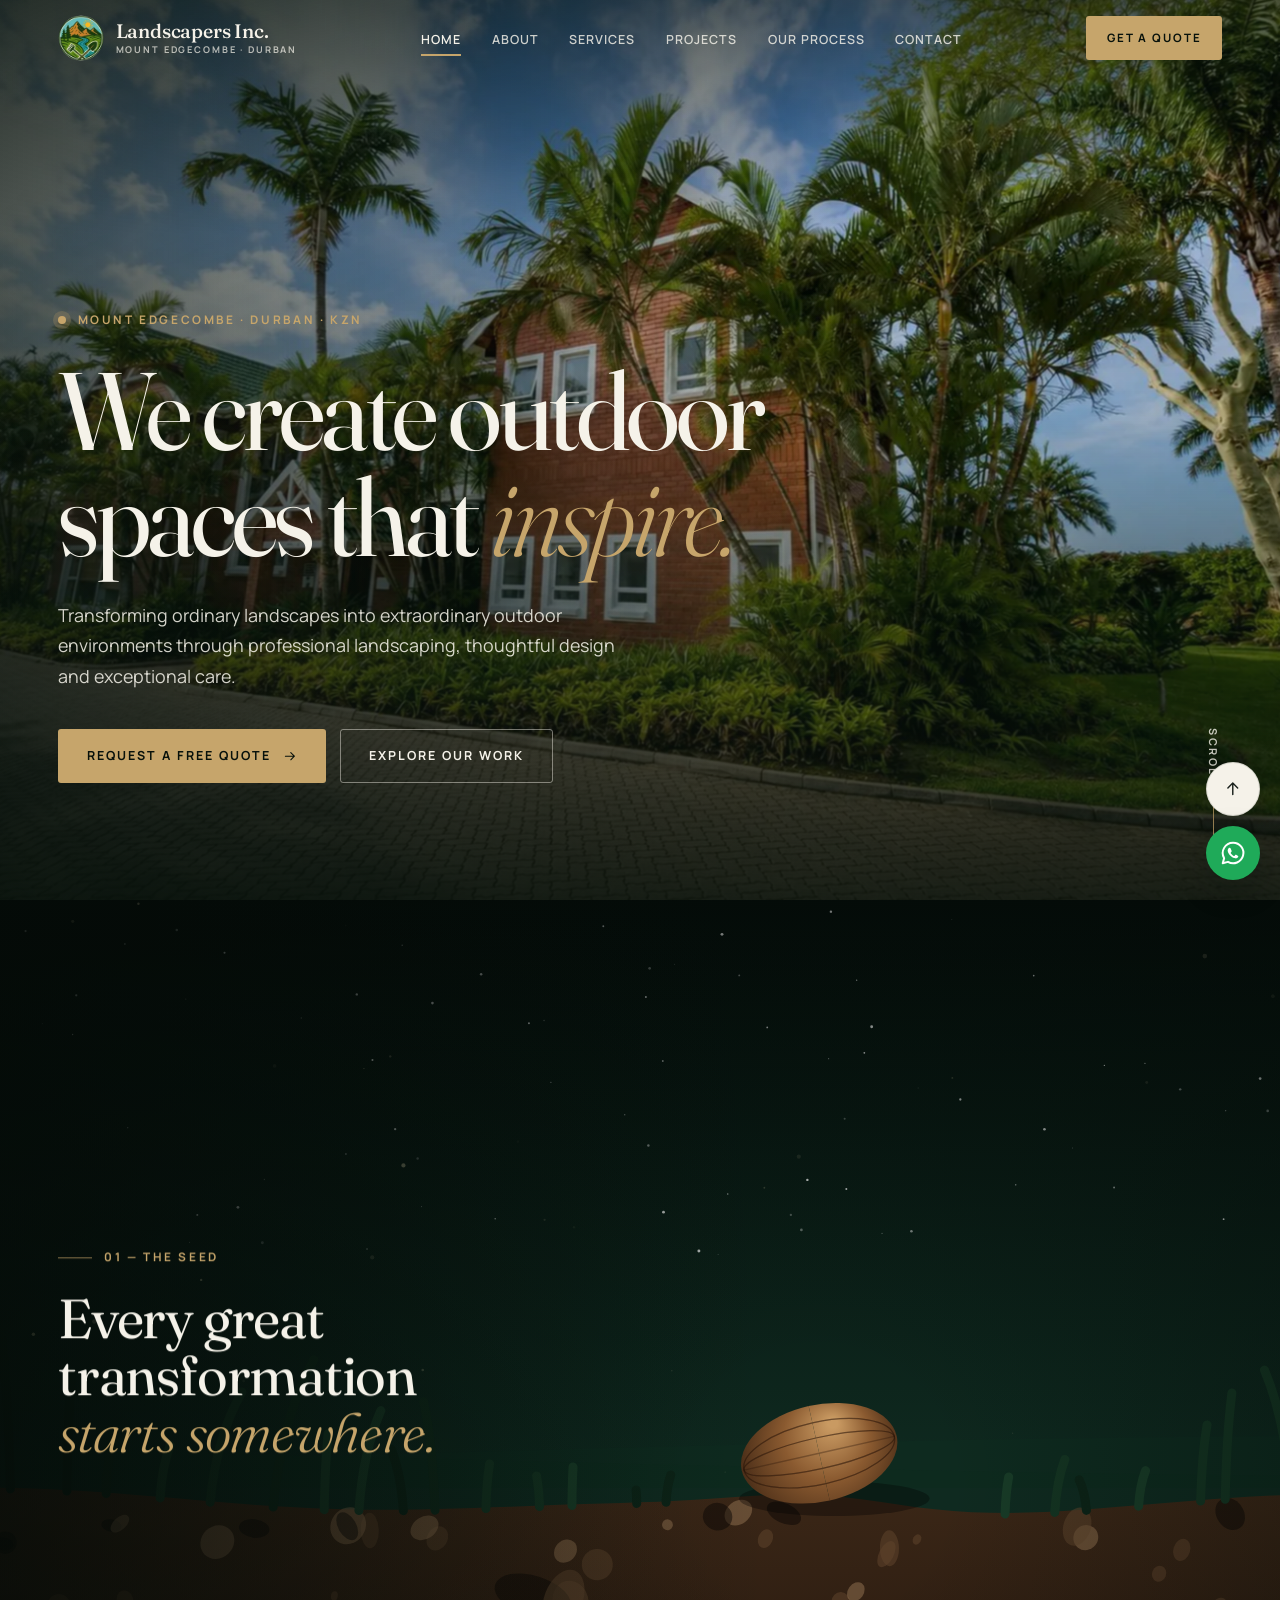
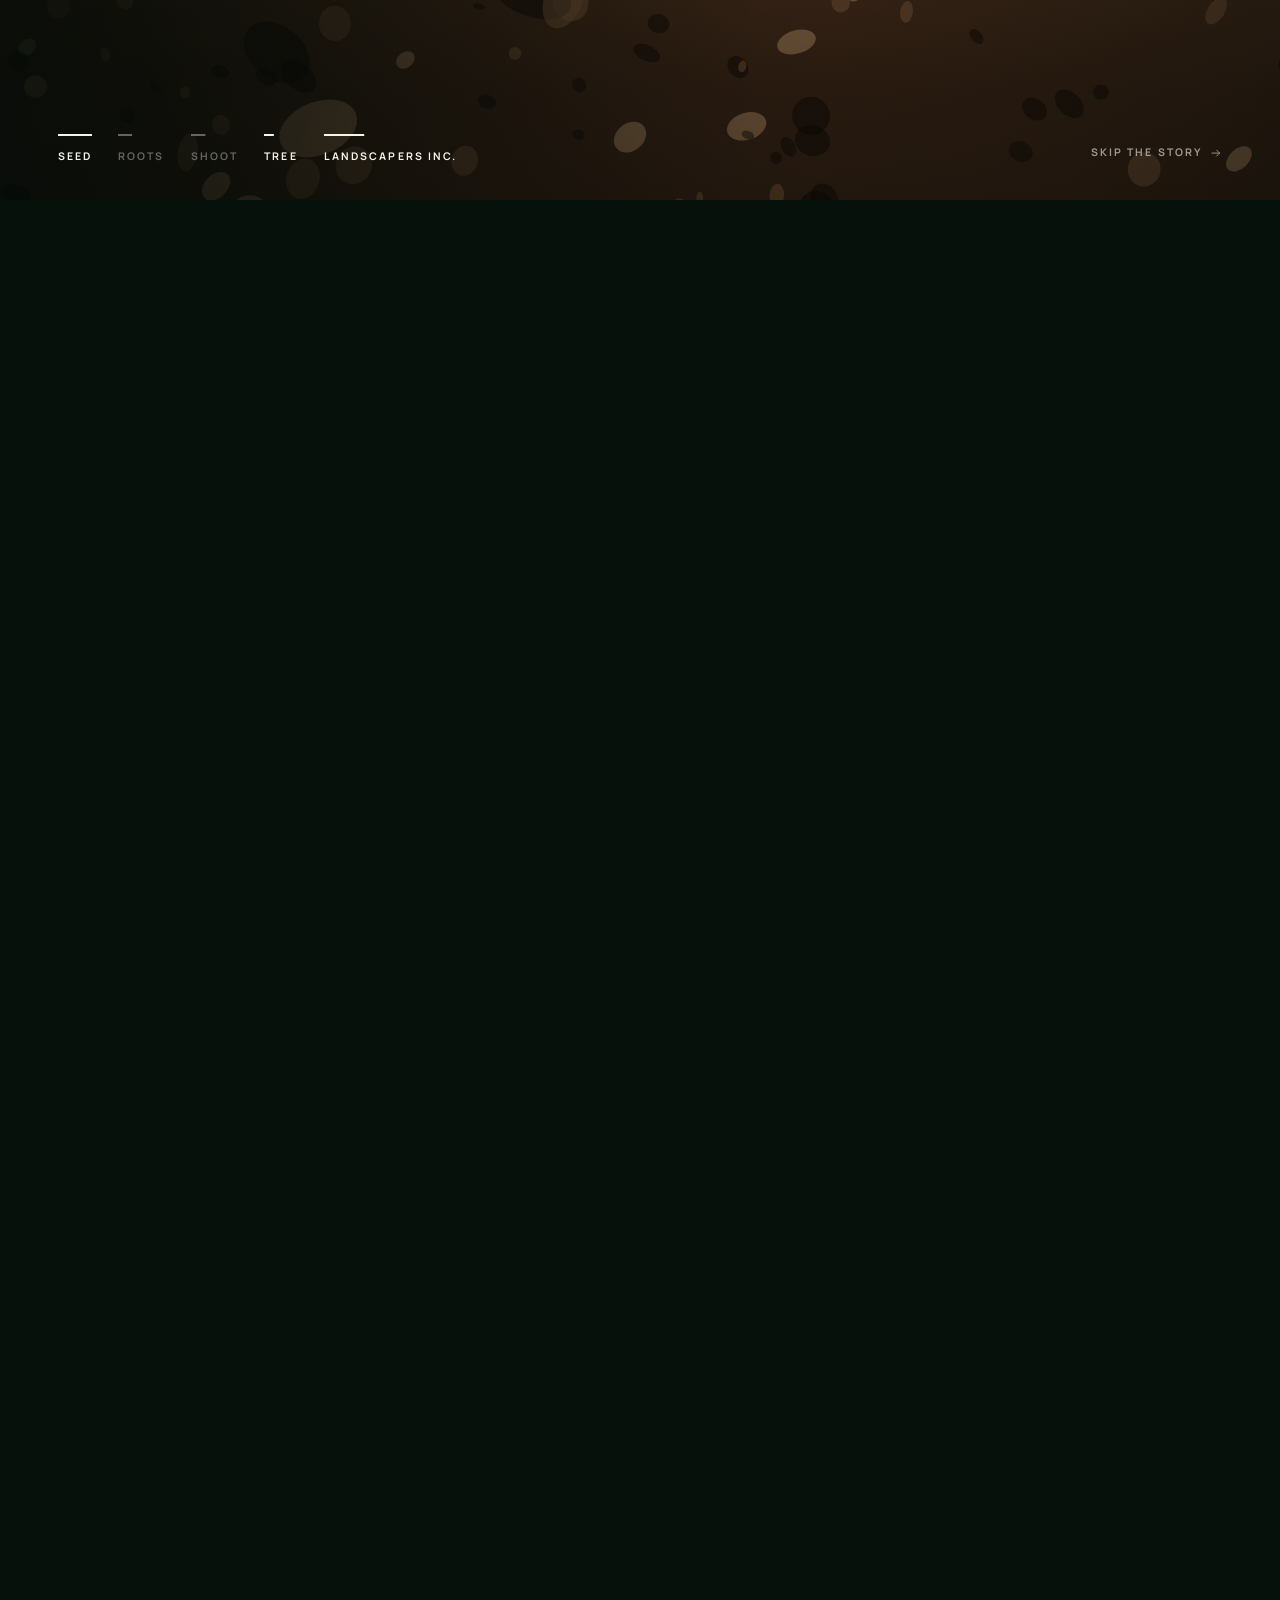
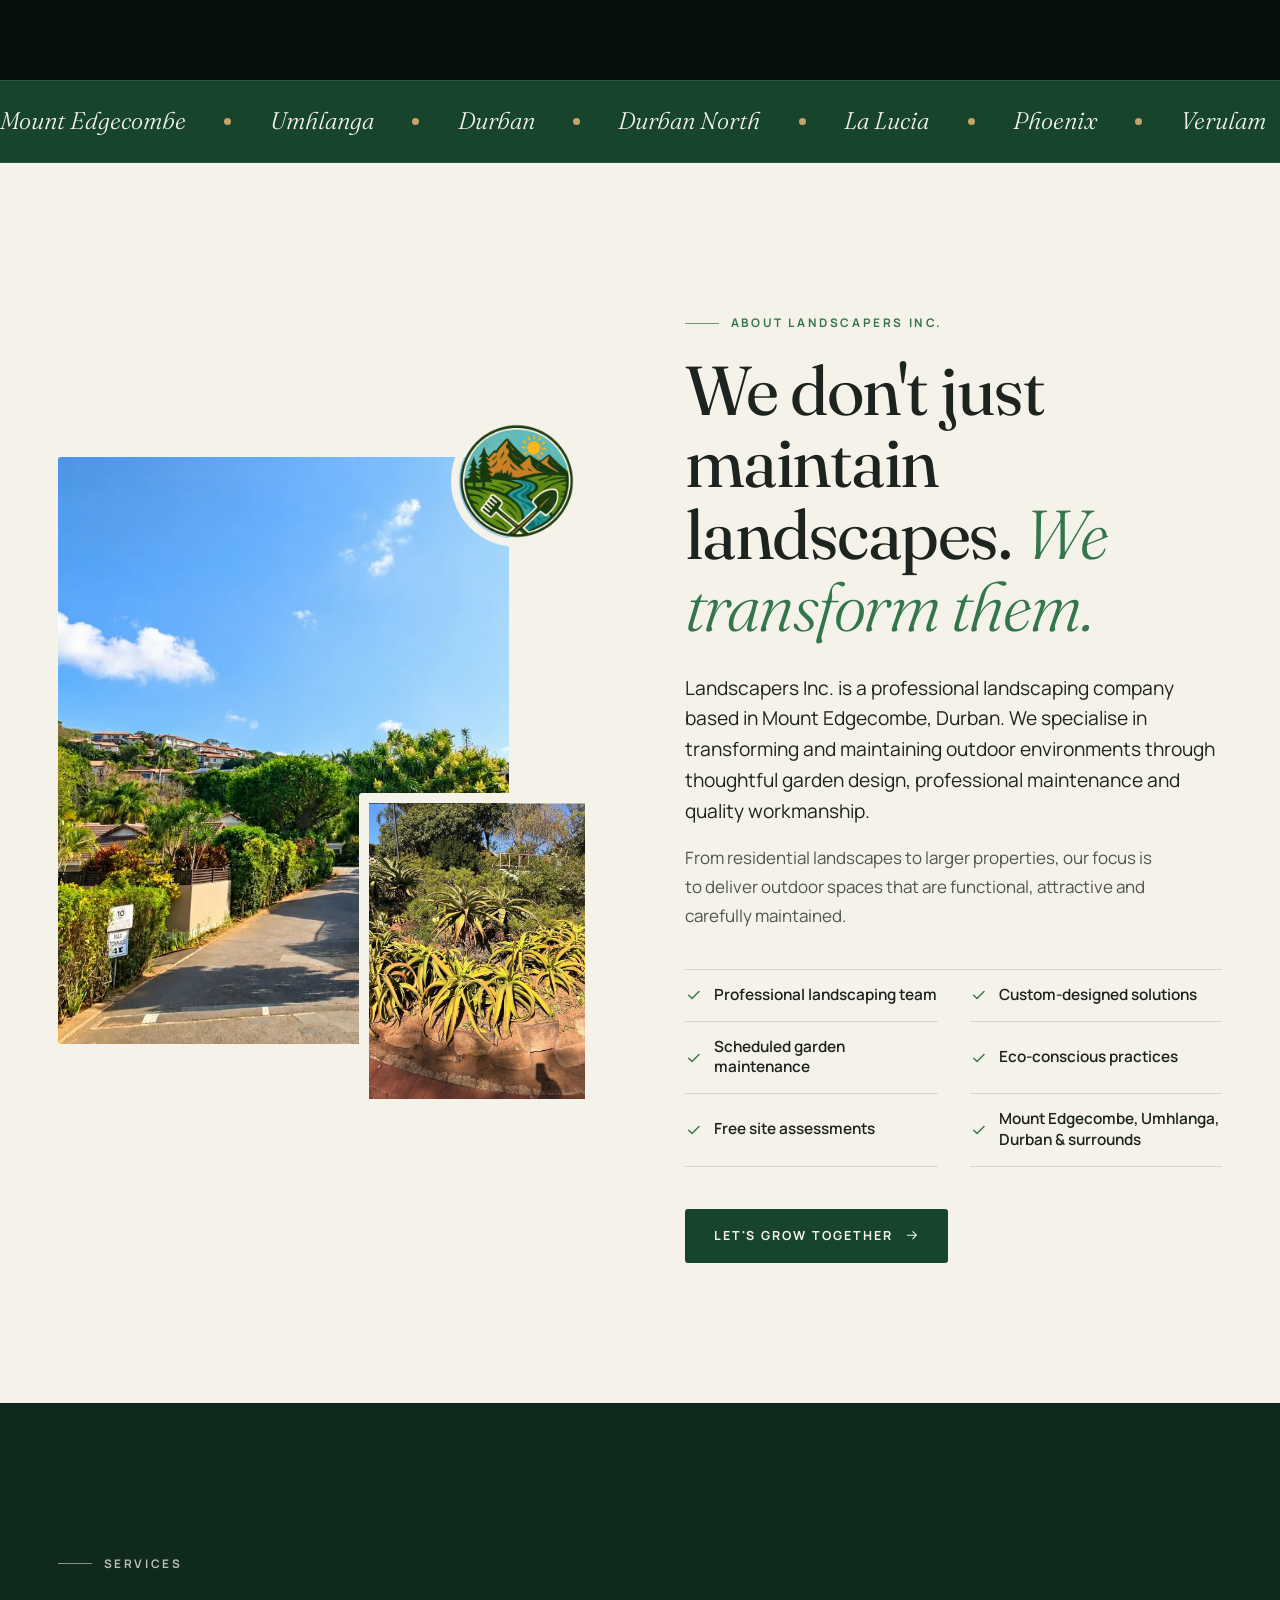
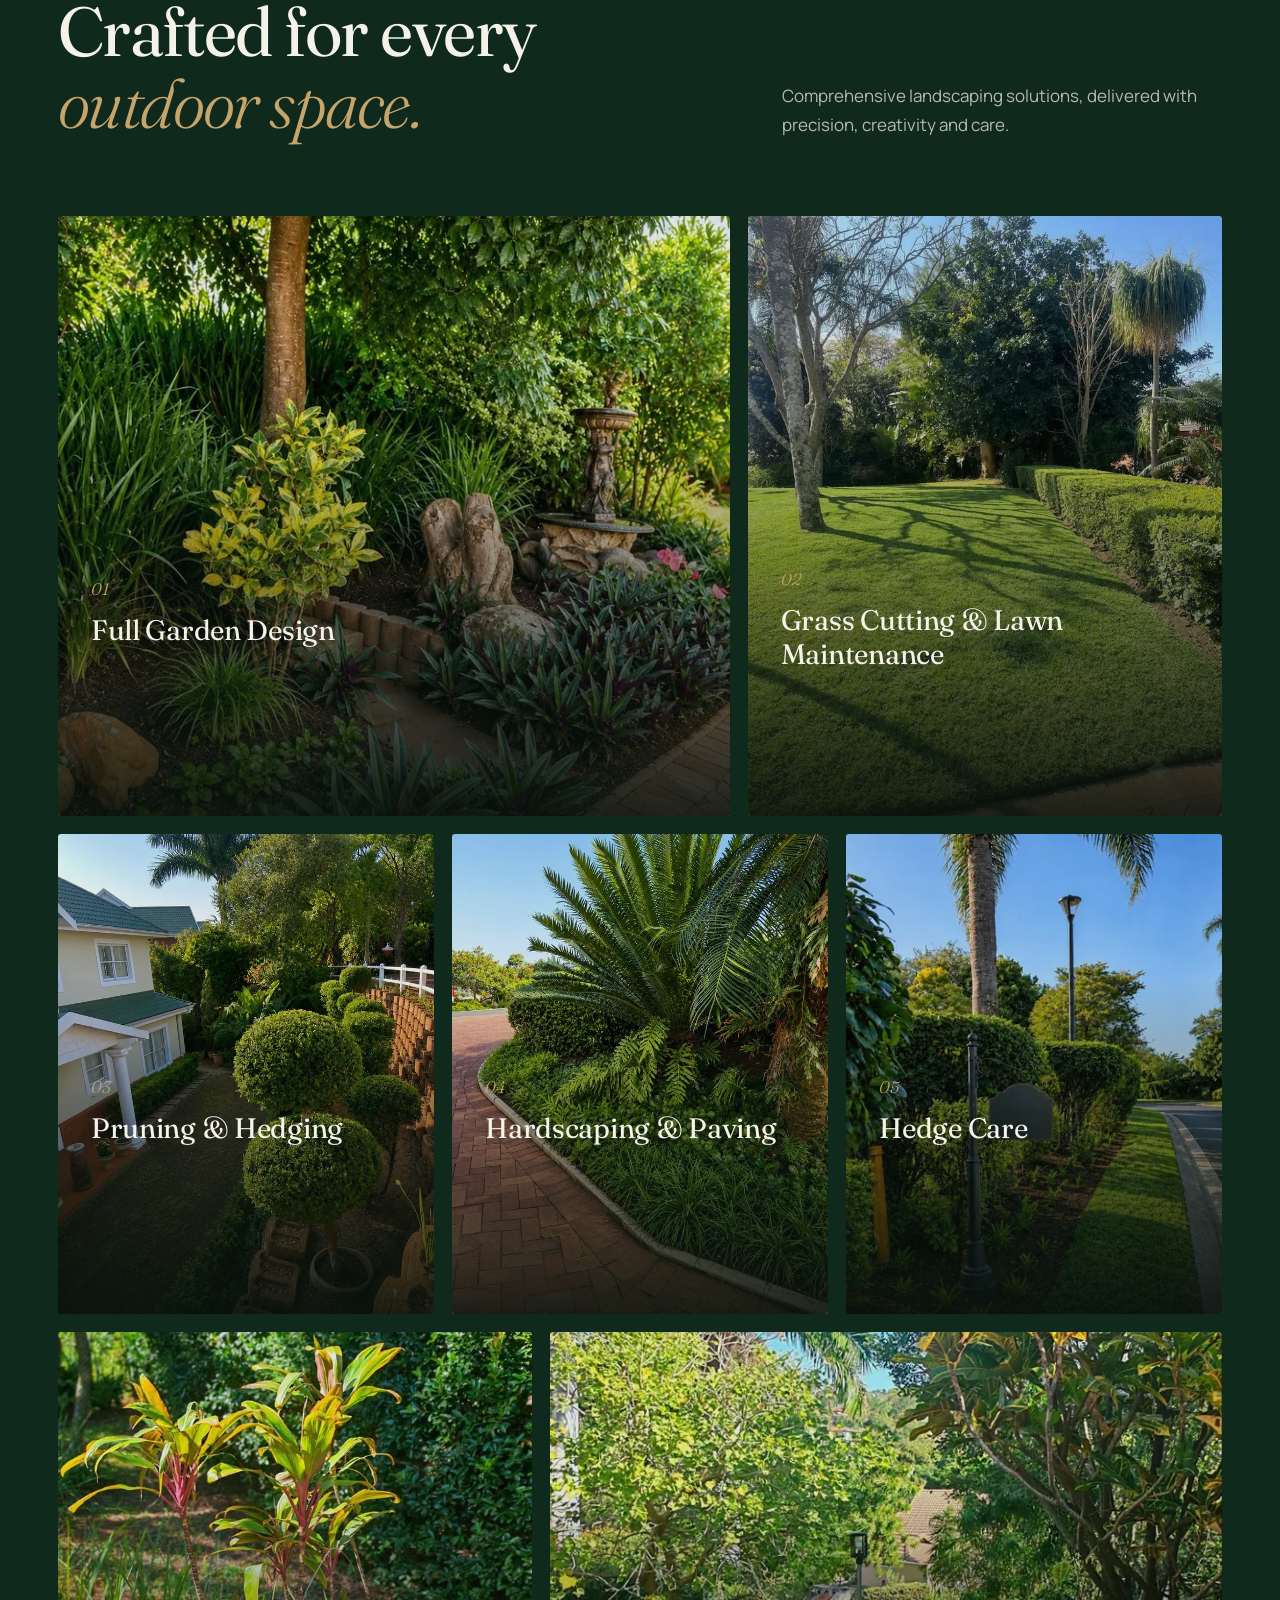
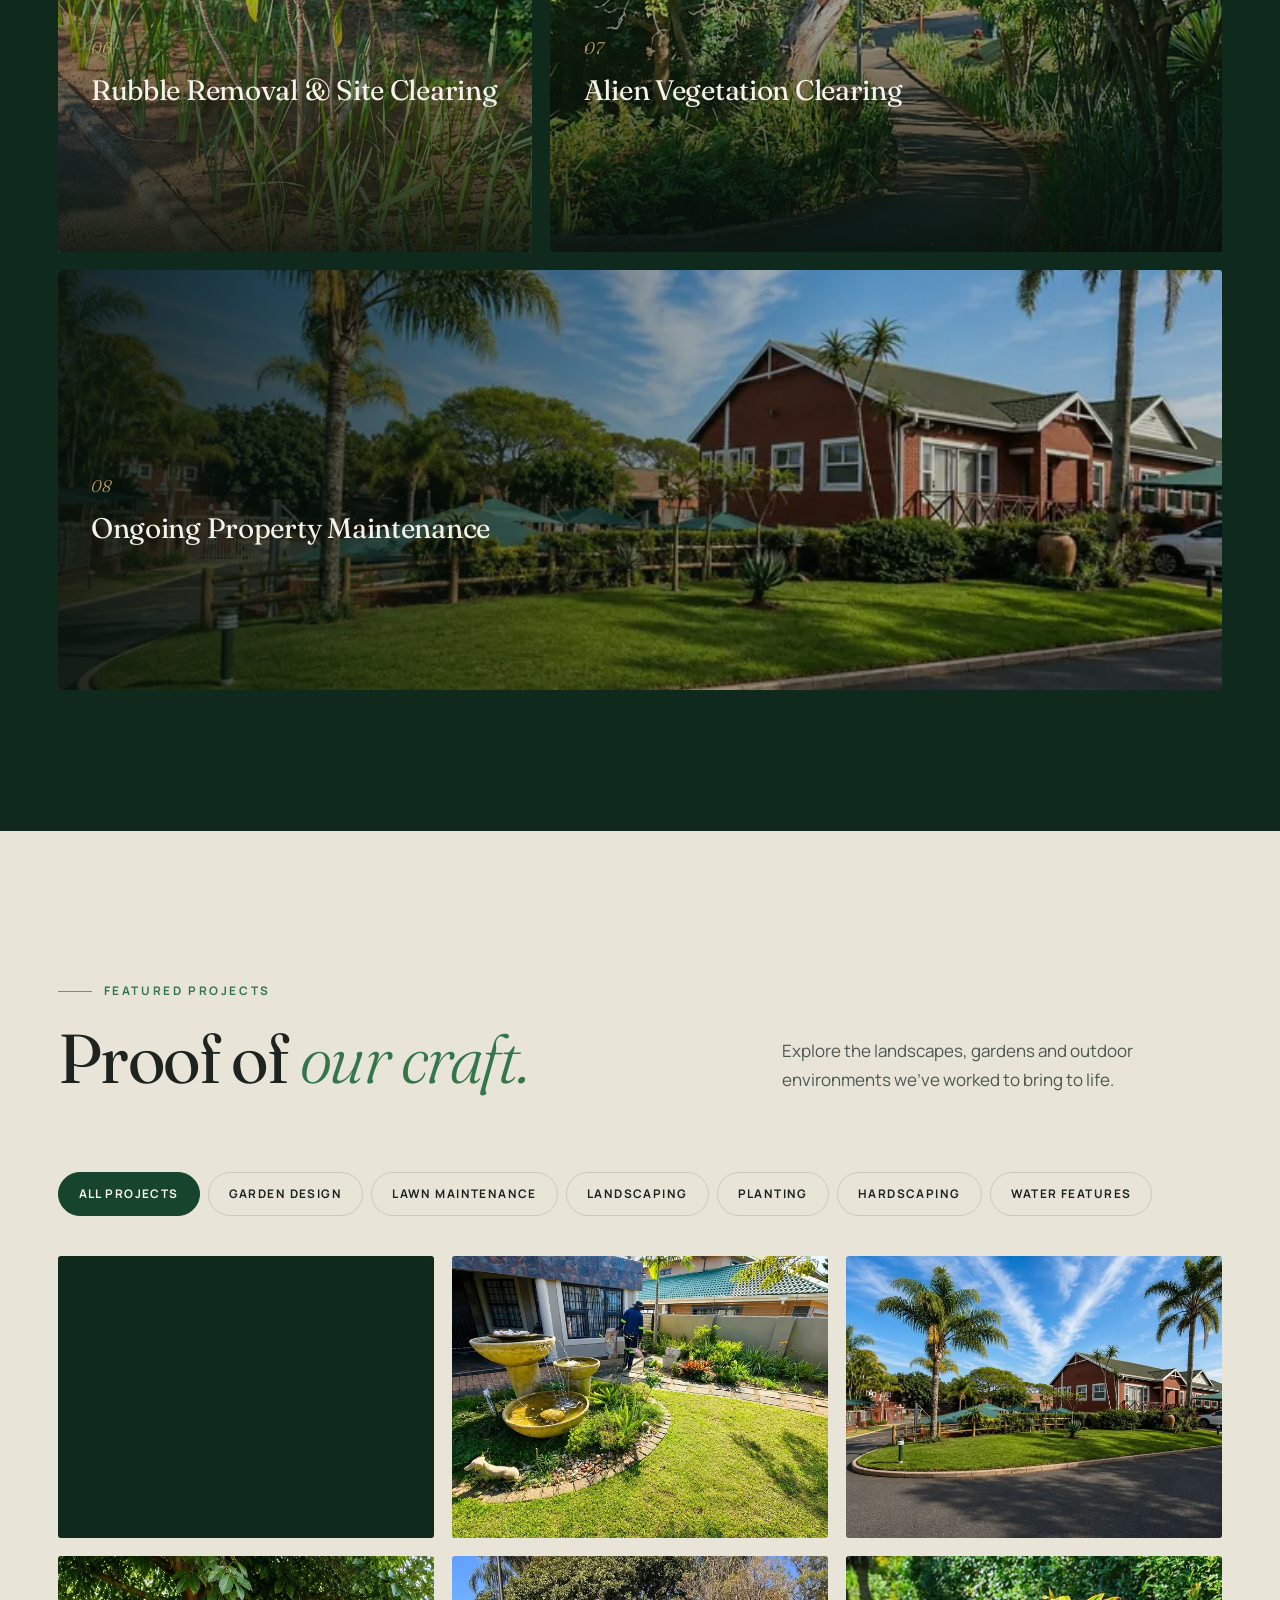
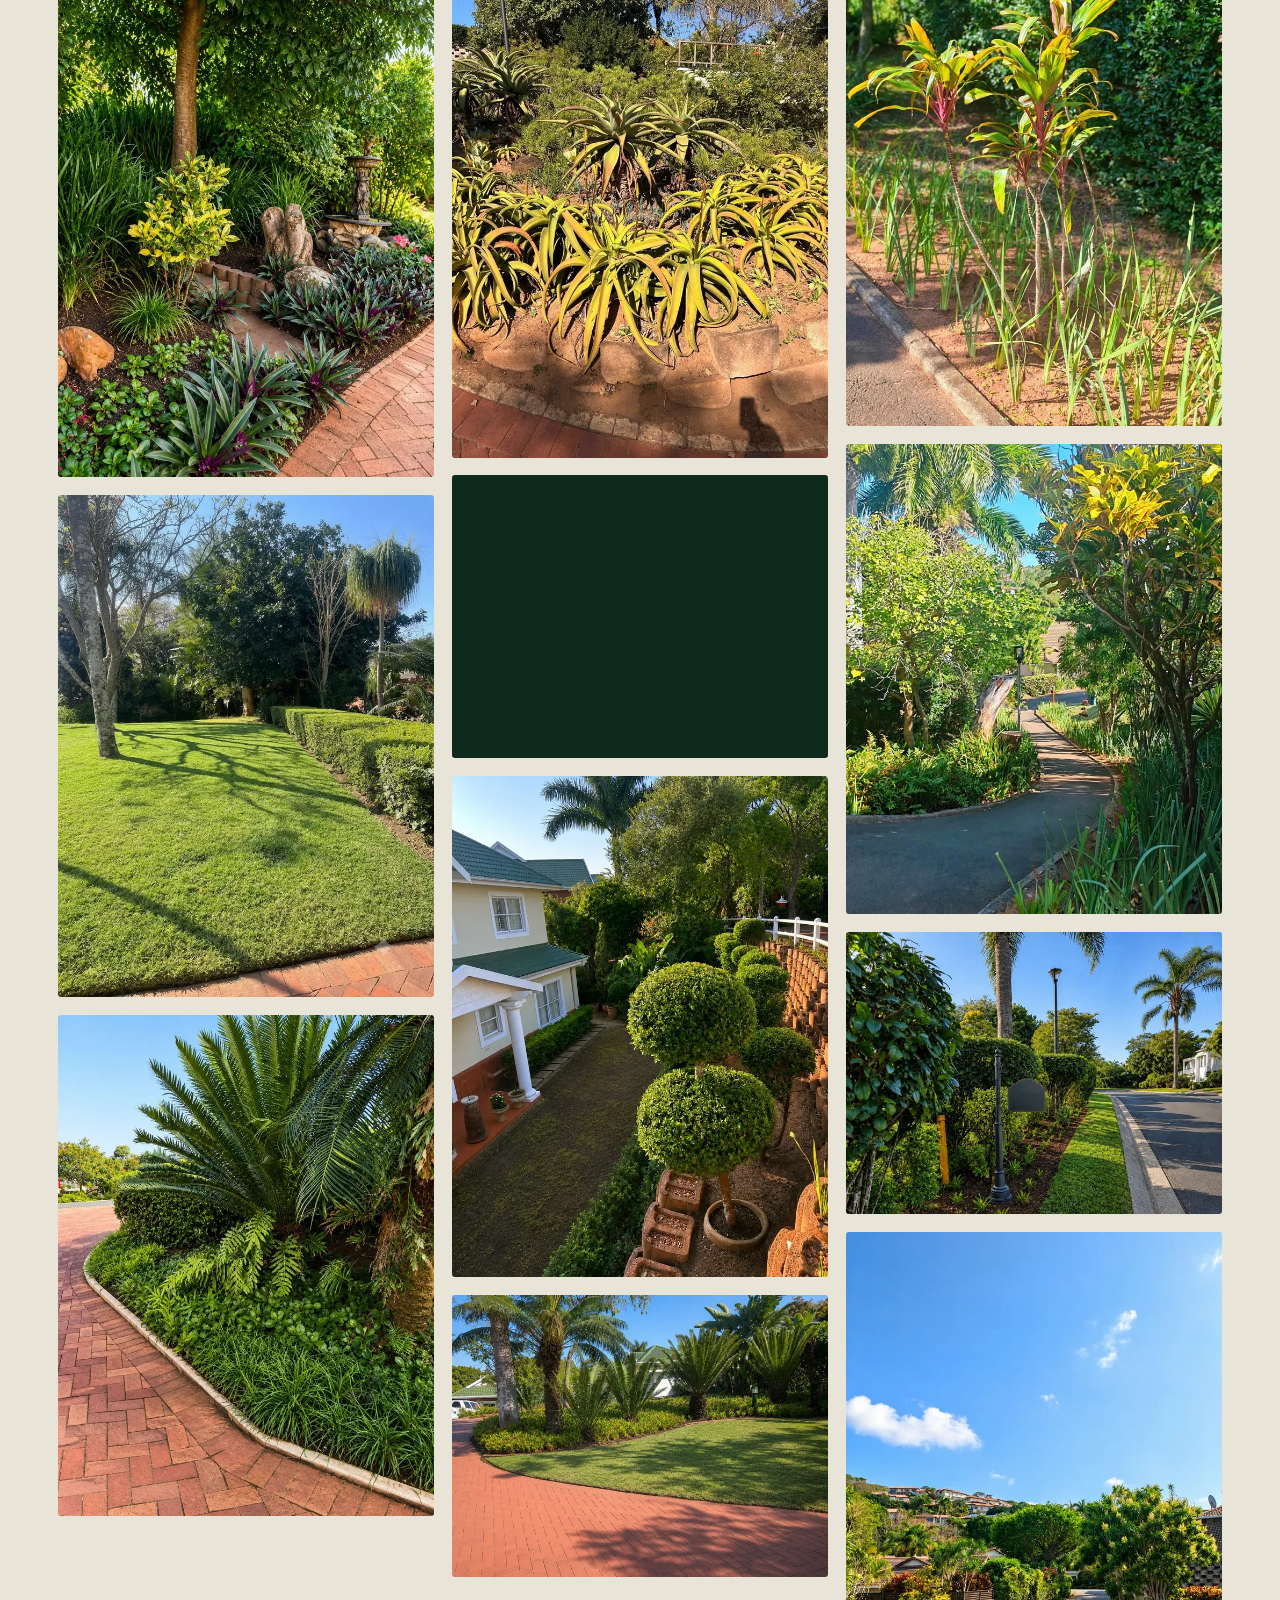
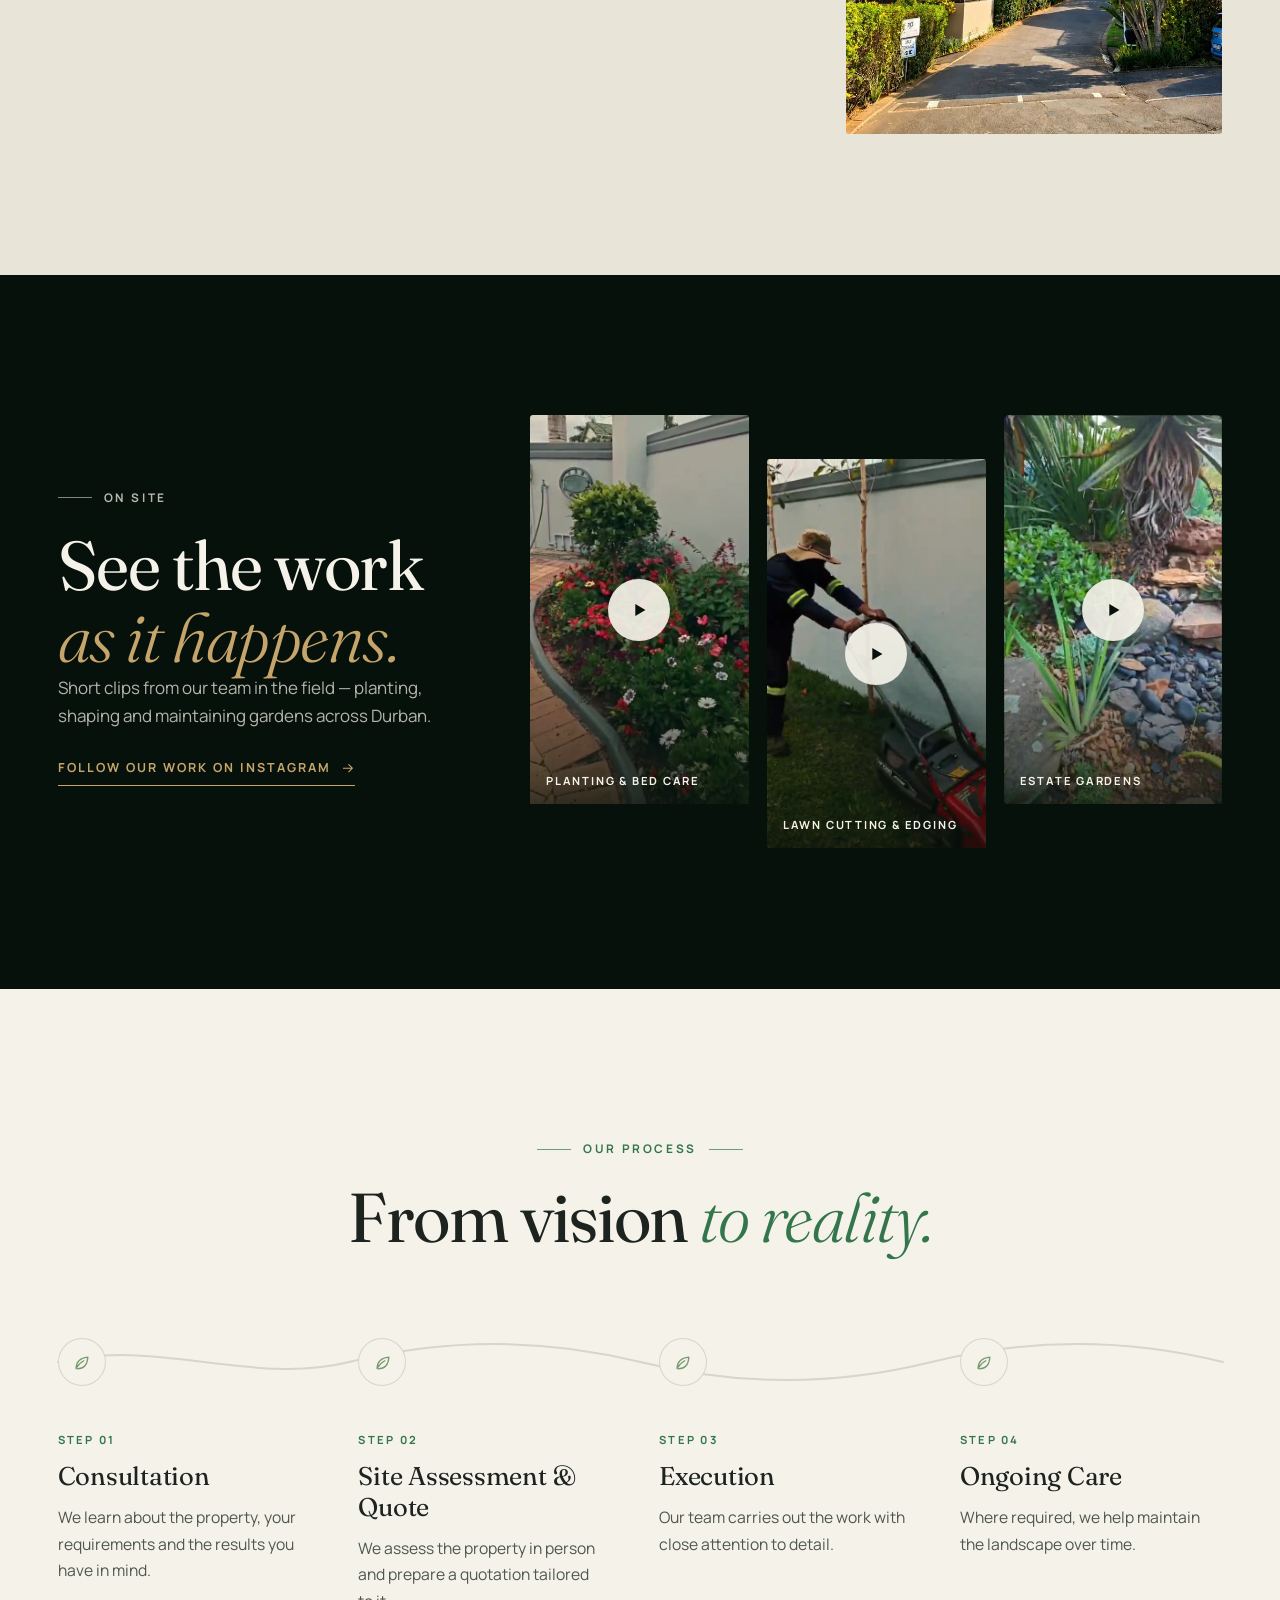
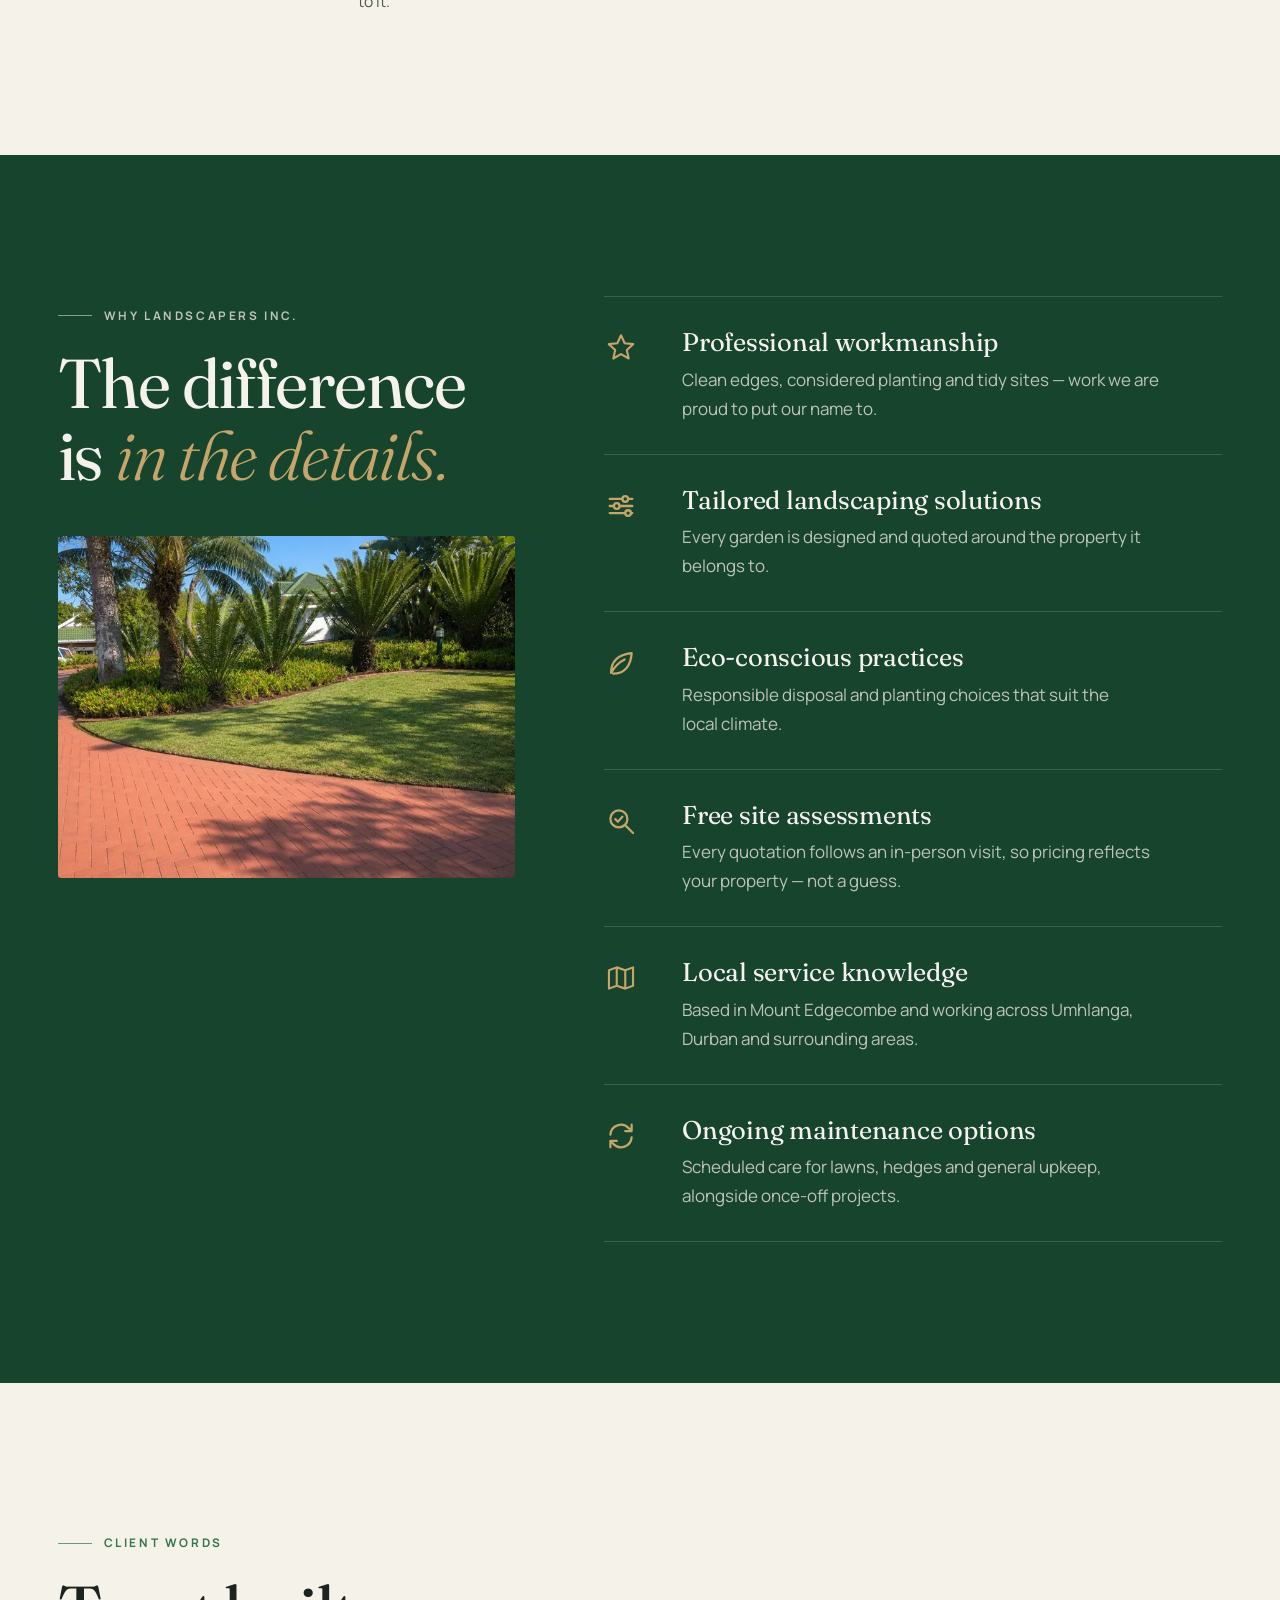
==== commit 1ec69ef0: "files" ====
--- a/index.html
+++ b/index.html
@@ -531,17 +531,17 @@
     </header>
     <div class="reel-row">
       <figure class="reel" data-reveal>
-        <video preload="none" playsinline muted loop poster="assets/video/reel-planting.jpg" aria-label="Video: tending a flower bed along a brick pathway"><source src="assets/video/reel-planting.mp4" type="video/mp4"></video>
+        <video preload="none" playsinline poster="assets/video/reel-planting.jpg" aria-label="Video: tending a flower bed along a brick pathway"><source src="assets/video/reel-planting.mp4" type="video/mp4"></video>
         <button type="button" class="reel-play" aria-label="Play video: planting and bed care"><svg class="i" aria-hidden="true"><use href="#i-play"/></svg></button>
         <figcaption>Planting &amp; bed care</figcaption>
       </figure>
       <figure class="reel" data-reveal>
-        <video preload="none" playsinline muted loop poster="assets/video/reel-lawn.jpg" aria-label="Video: mowing and edging a lawn"><source src="assets/video/reel-lawn.mp4" type="video/mp4"></video>
+        <video preload="none" playsinline poster="assets/video/reel-lawn.jpg" aria-label="Video: mowing and edging a lawn"><source src="assets/video/reel-lawn.mp4" type="video/mp4"></video>
         <button type="button" class="reel-play" aria-label="Play video: lawn cutting and edging"><svg class="i" aria-hidden="true"><use href="#i-play"/></svg></button>
         <figcaption>Lawn cutting &amp; edging</figcaption>
       </figure>
       <figure class="reel" data-reveal>
-        <video preload="none" playsinline muted loop poster="assets/video/reel-gardens.jpg" aria-label="Video: a walk through maintained estate gardens"><source src="assets/video/reel-gardens.mp4" type="video/mp4"></video>
+        <video preload="none" playsinline poster="assets/video/reel-gardens.jpg" aria-label="Video: a walk through maintained estate gardens"><source src="assets/video/reel-gardens.mp4" type="video/mp4"></video>
         <button type="button" class="reel-play" aria-label="Play video: estate gardens walk-through"><svg class="i" aria-hidden="true"><use href="#i-play"/></svg></button>
         <figcaption>Estate gardens</figcaption>
       </figure>
--- a/style.css
+++ b/style.css
@@ -360,6 +360,7 @@
 .reel-play .i { width: 62px; height: 62px; padding: 20px; border-radius: 50%; background: rgba(245, 242, 233, .92); color: var(--ink); transition: transform .4s var(--ease), background .3s; }
 .reel-play:hover .i { transform: scale(1.1); background: var(--gold); }
 .reel.is-playing .reel-play { opacity: 0; }
+.reel-play[hidden] { display: none; }
 .reel figcaption { position: absolute; left: 16px; bottom: 14px; right: 16px; font-size: .7rem; font-weight: 700; letter-spacing: .16em; text-transform: uppercase; pointer-events: none; transition: opacity .4s; }
 .reel.is-playing figcaption { opacity: 0; }
 
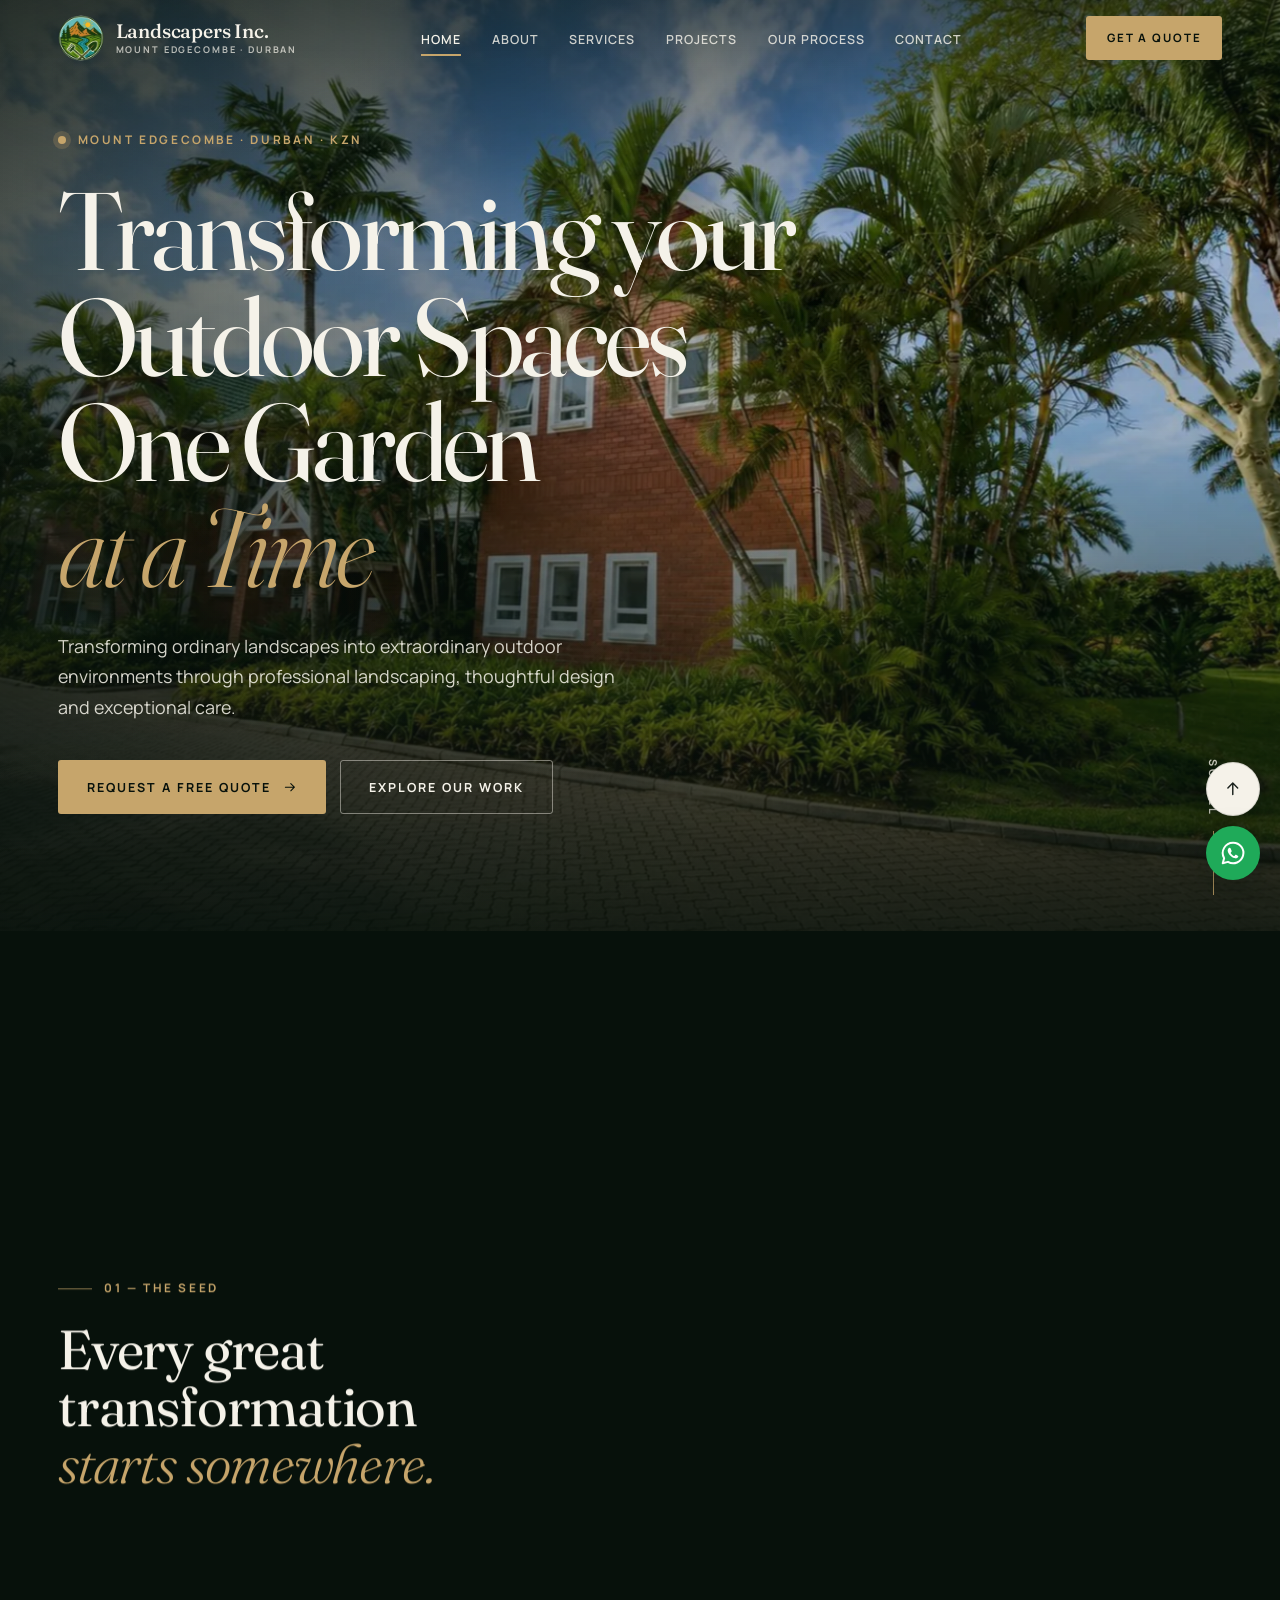
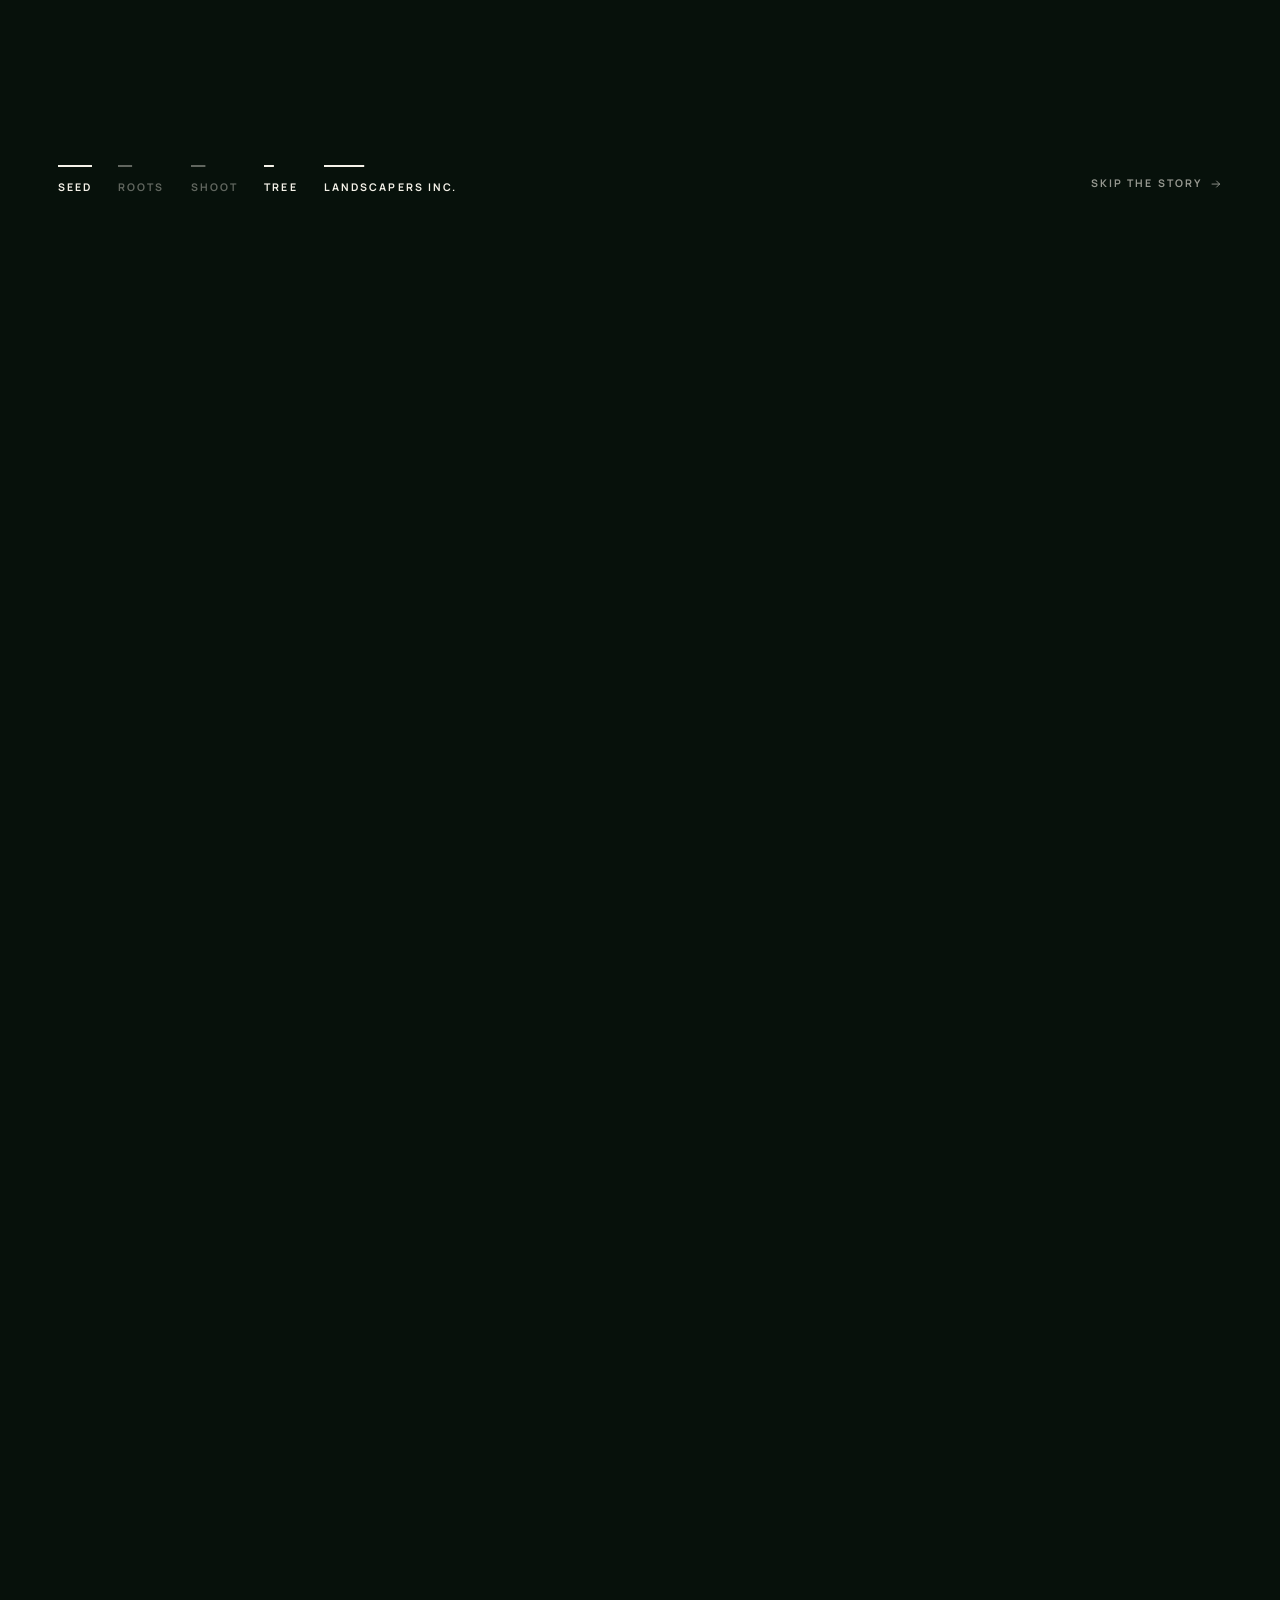
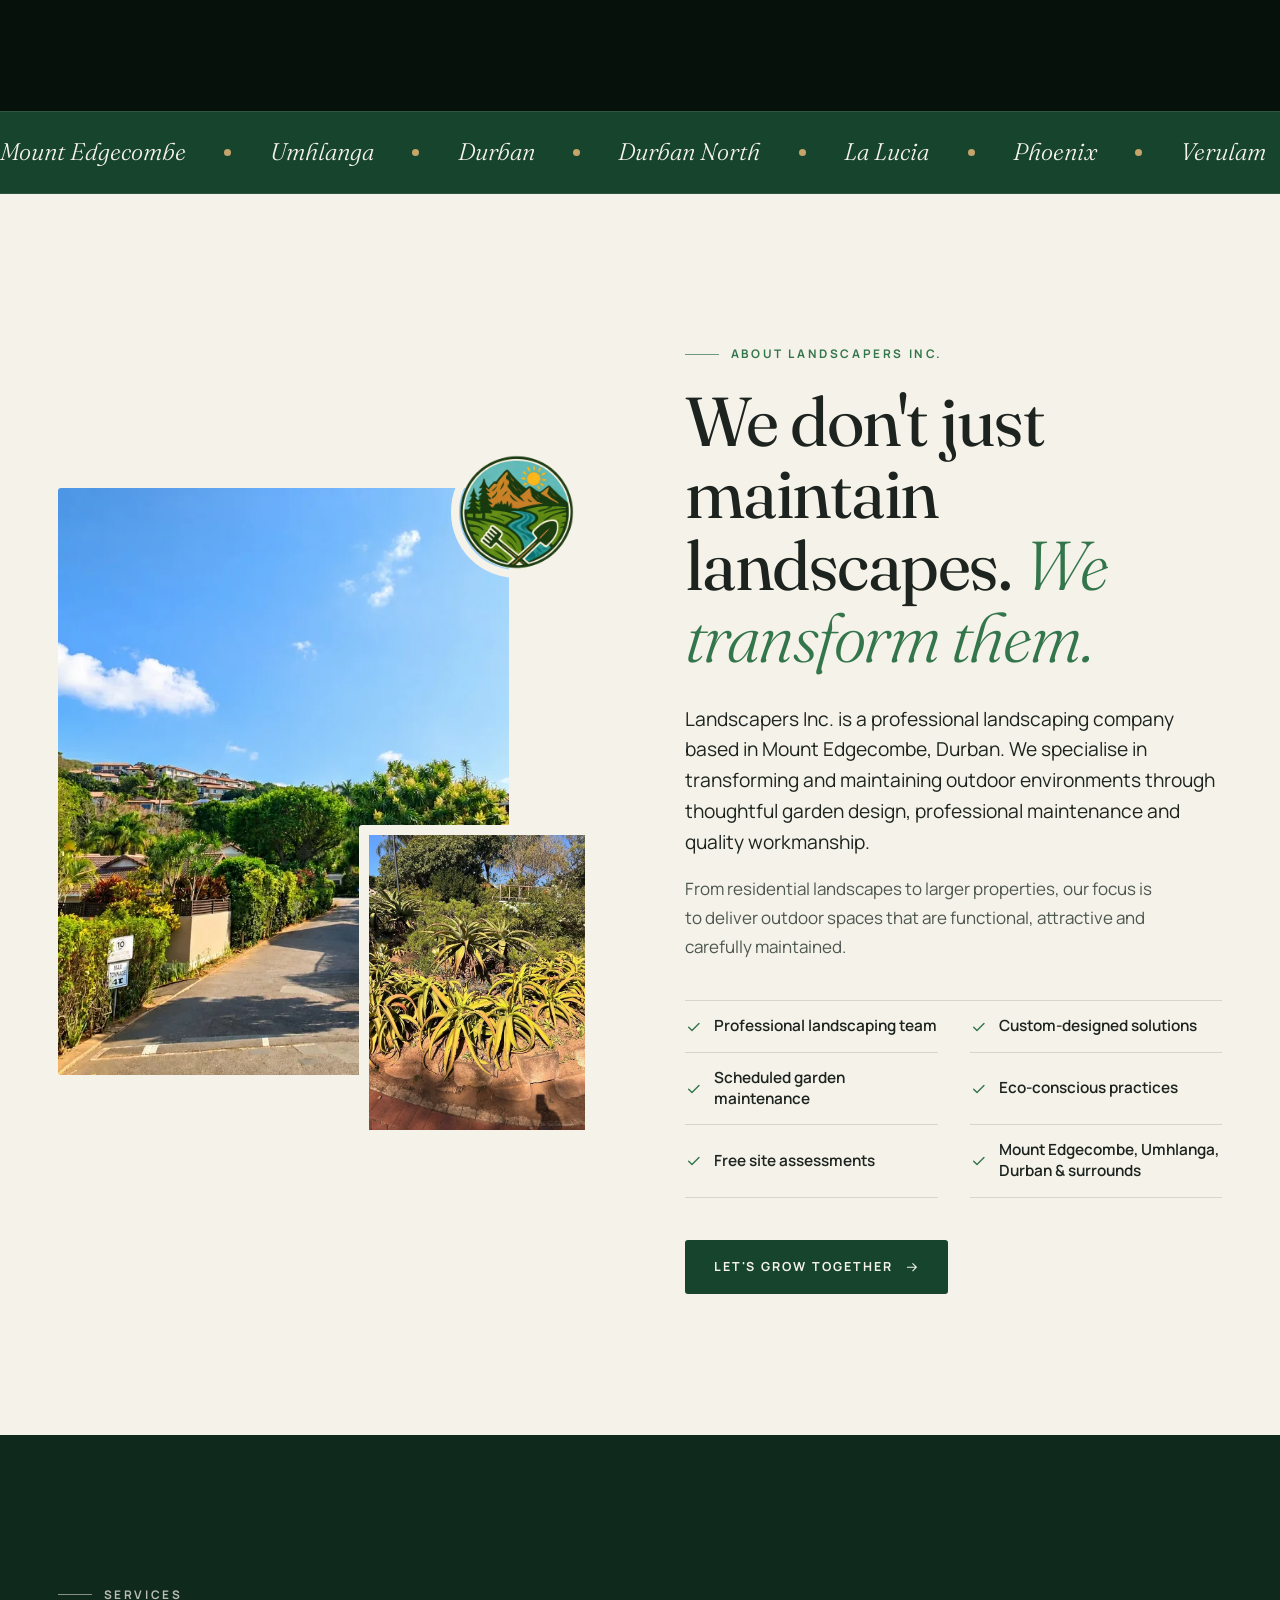
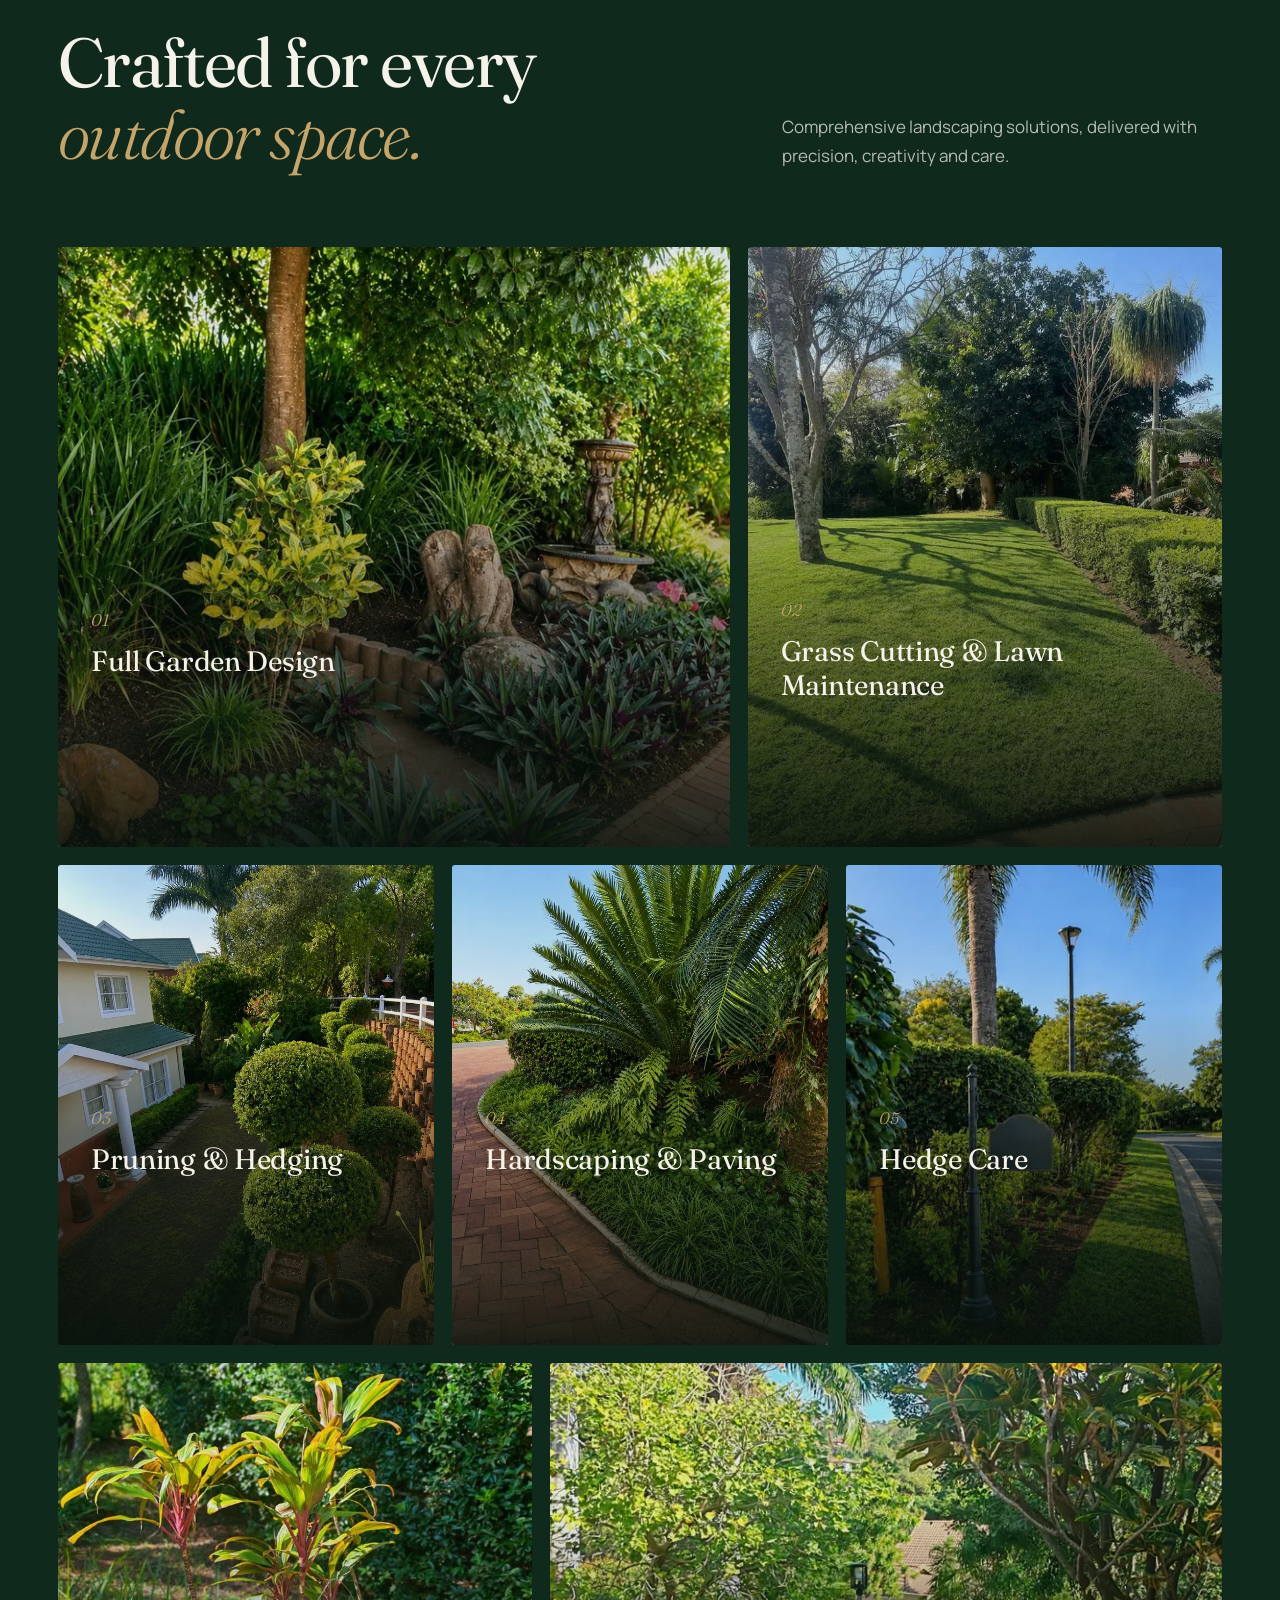
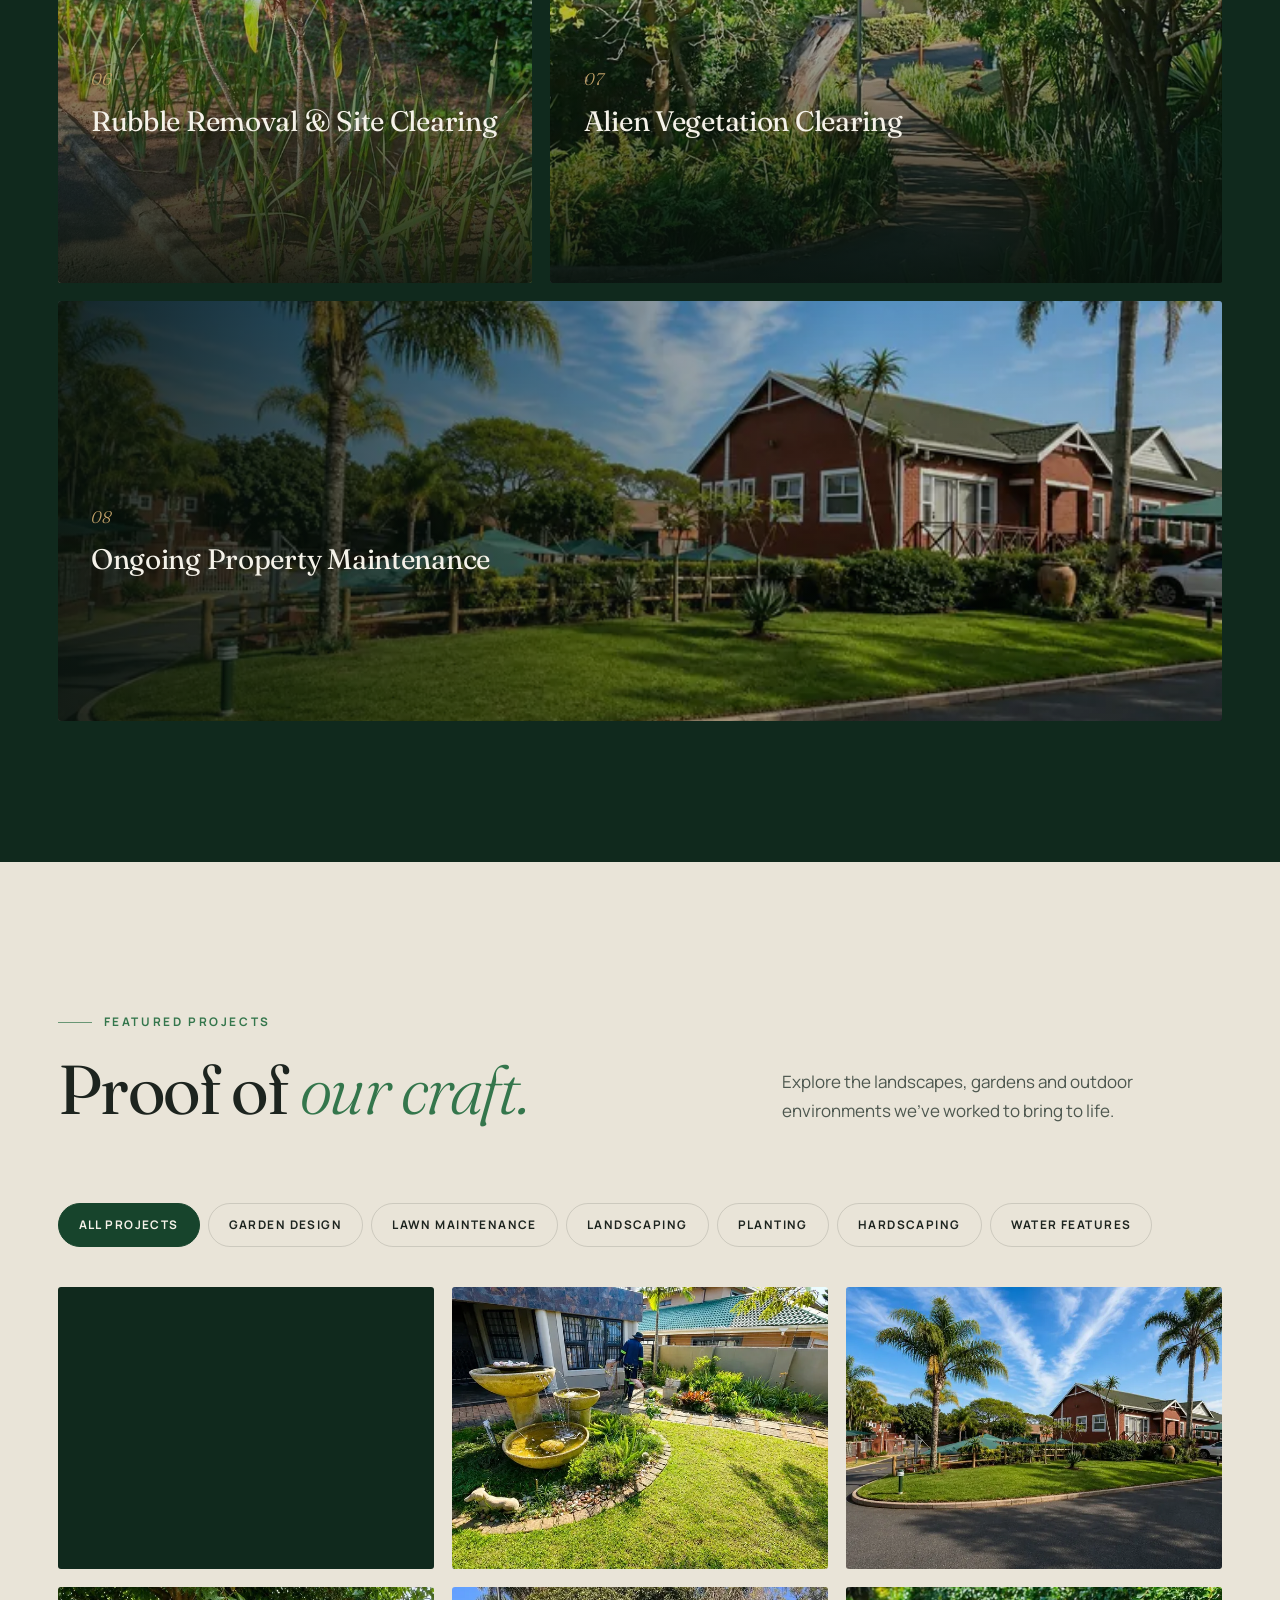
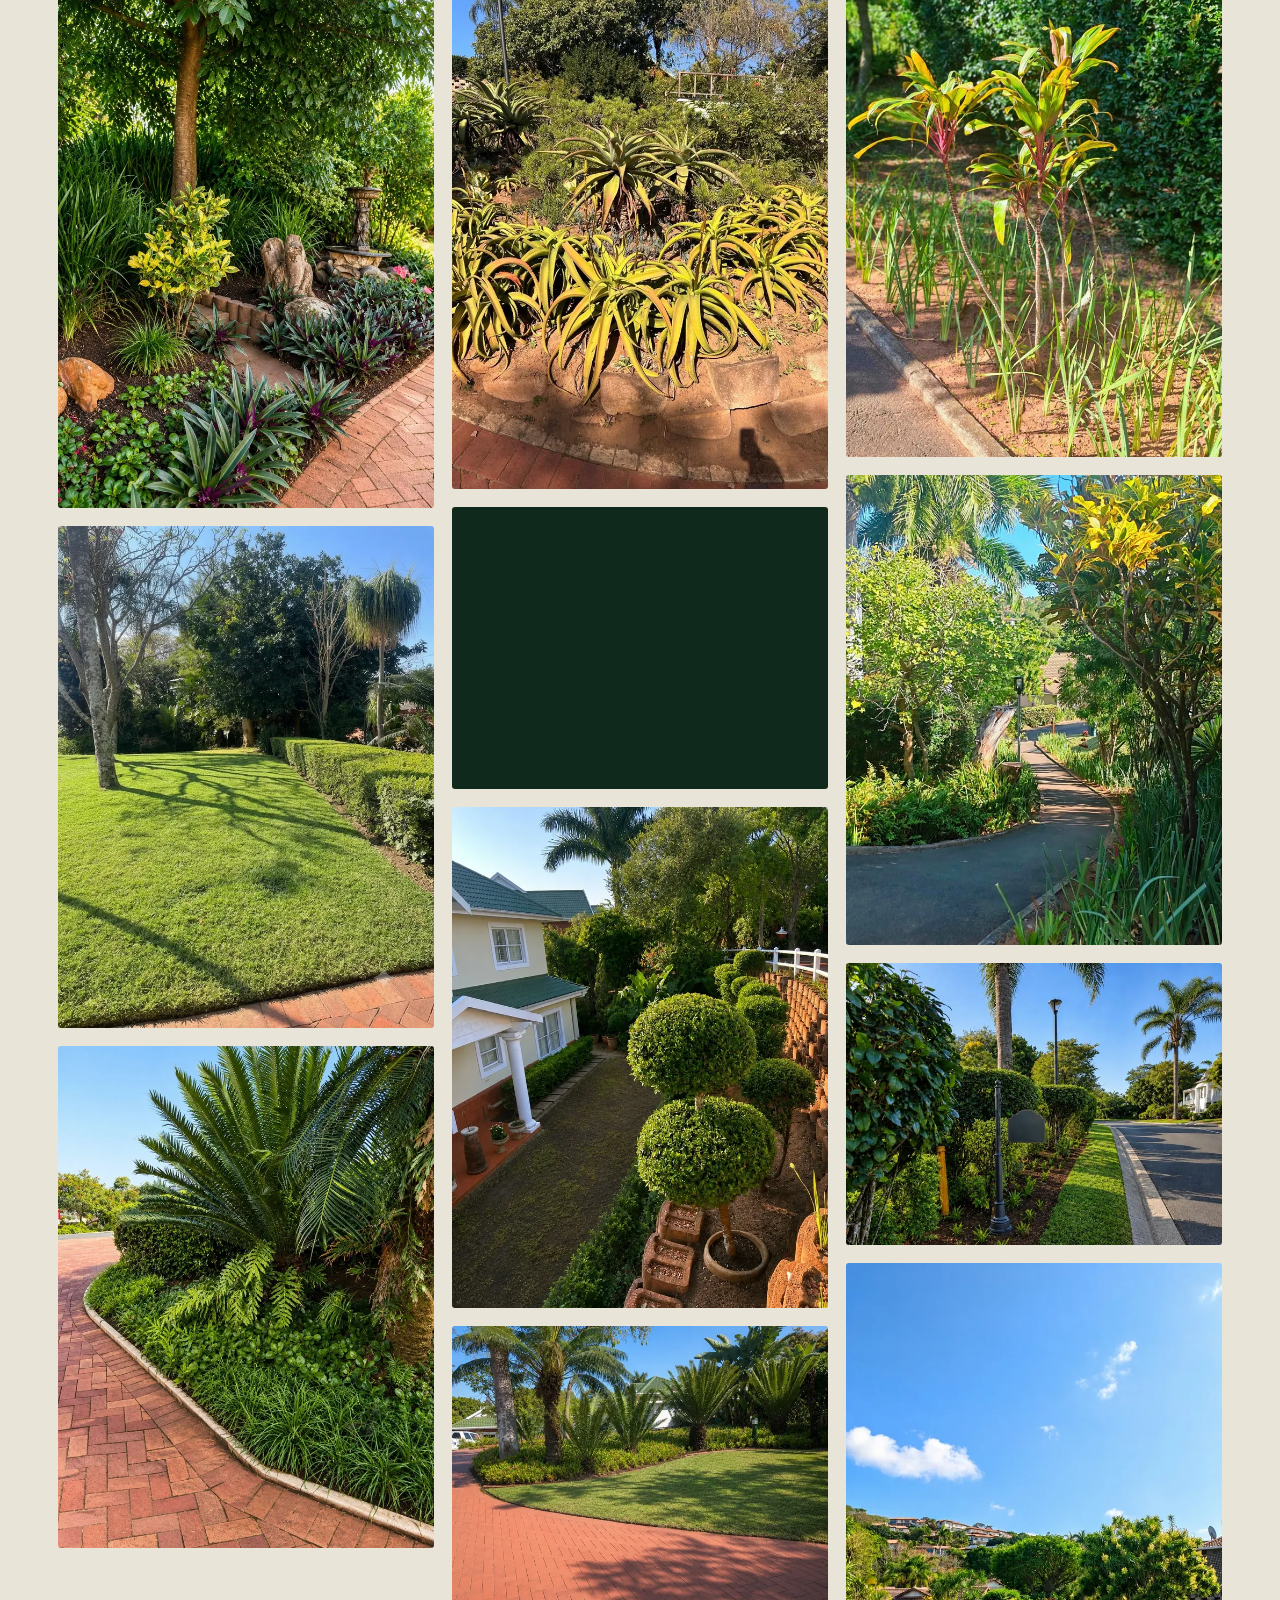
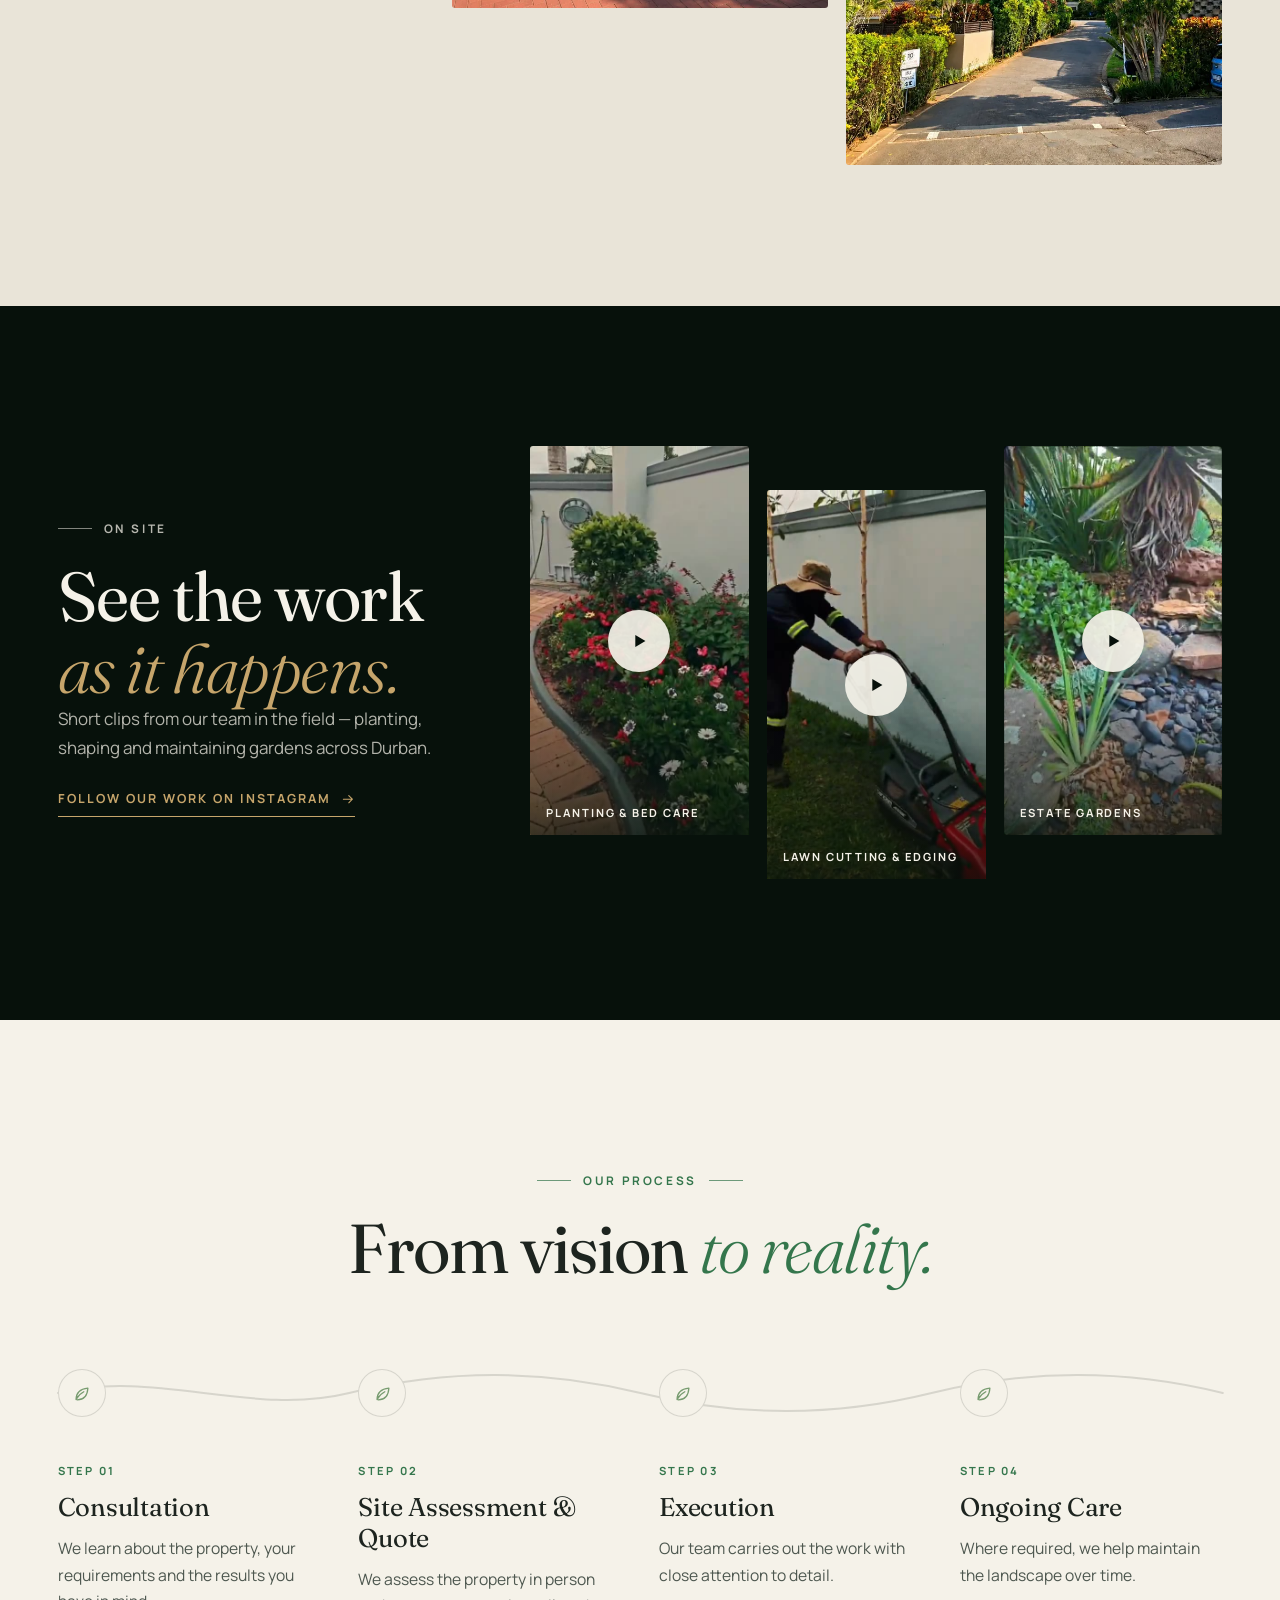
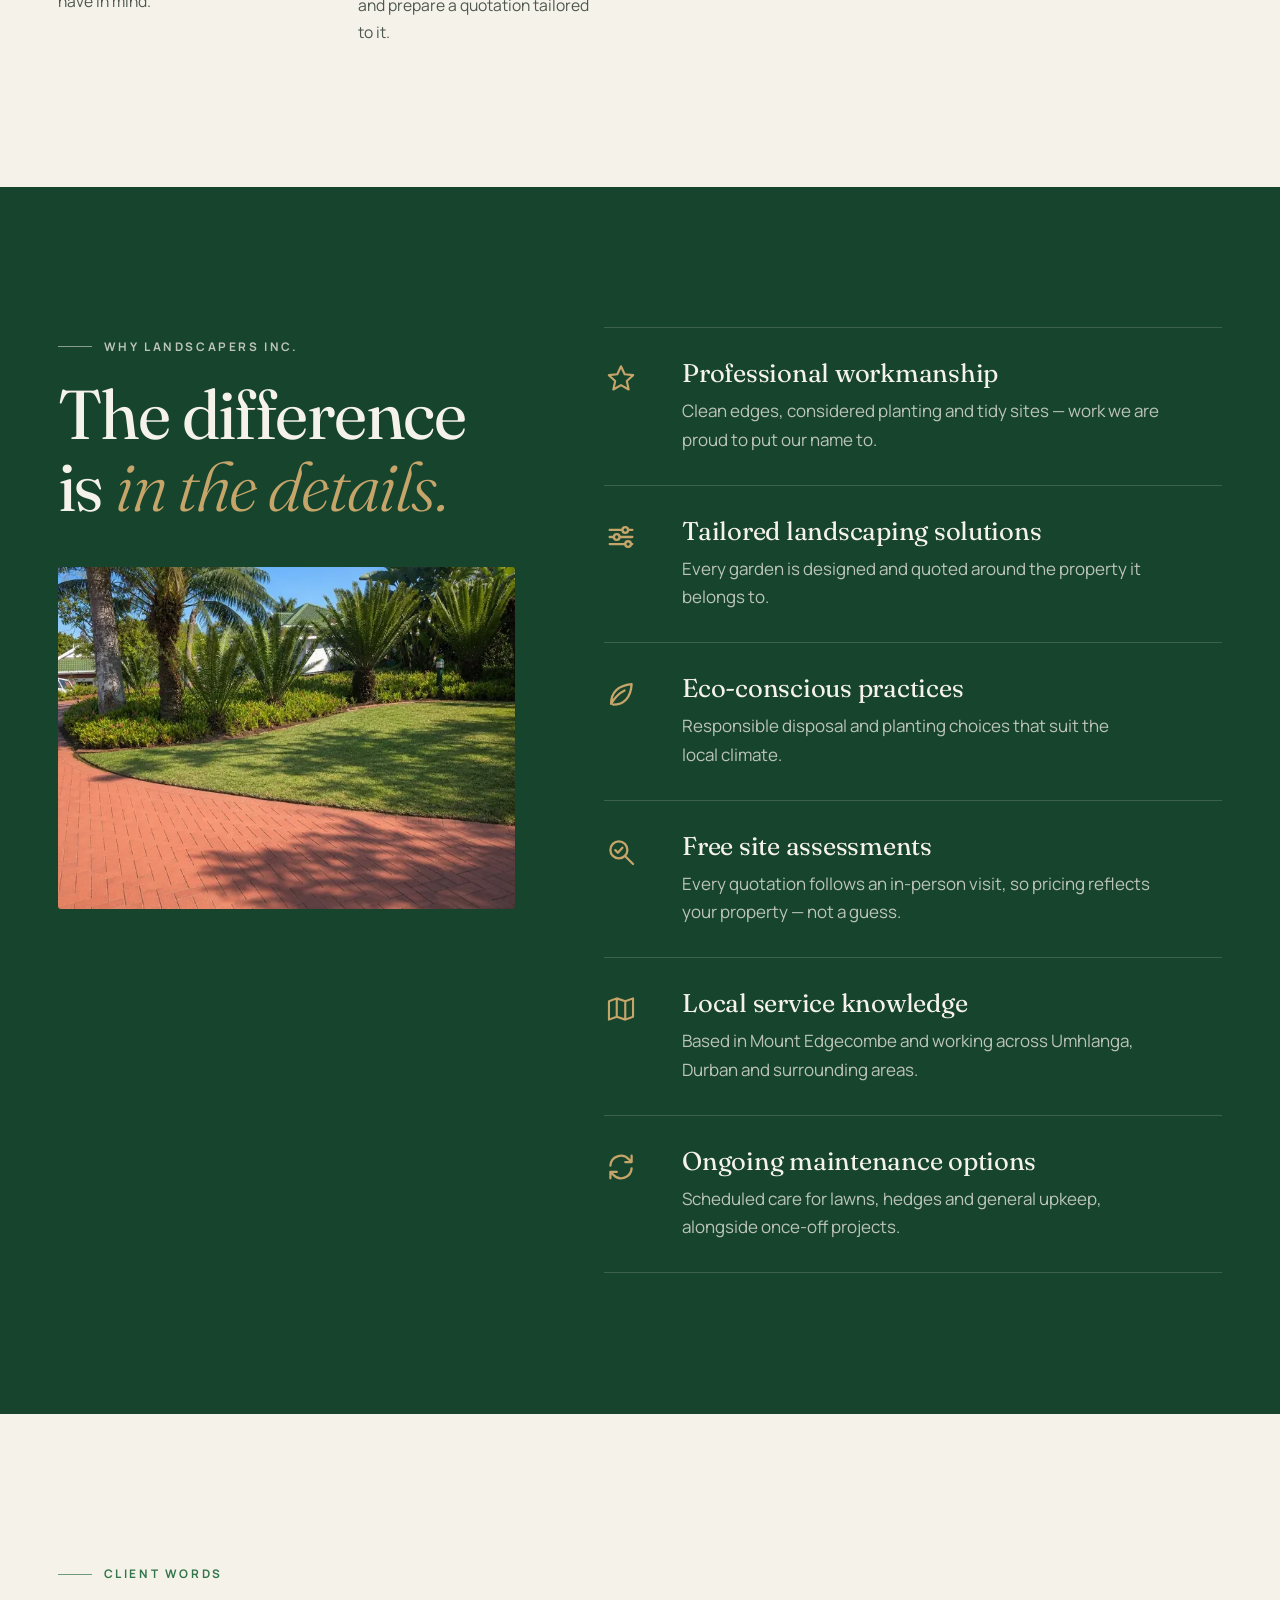
==== commit aa26c7b3: "Update hero title and subtitle in index.html" ====
--- a/index.html
+++ b/index.html
@@ -216,7 +216,11 @@
   </div>
   <div class="wrap hero-inner">
     <p class="eyebrow eyebrow--light hero-loc"><span class="dot"></span>Mount Edgecombe · Durban · KZN</p>
-    <h1 class="hero-title"><span class="ln"><span>We create outdoor</span></span> <span class="ln"><span>spaces that <em>inspire.</em></span></span></h1>
+   <h1 class="hero-title">
+  <span class="ln"><span>Transforming your Outdoor Spaces</span></span>
+  <span class="ln"><span>One Garden</span></span>
+  <span class="ln"><span><em>at a Time</em></span></span>
+</h1>
     <p class="hero-sub">Transforming ordinary landscapes into extraordinary outdoor environments through professional landscaping, thoughtful design and exceptional care.</p>
     <div class="hero-cta">
       <a href="#contact" class="btn btn--gold">Request a free quote <svg class="i" aria-hidden="true"><use href="#i-arrow"/></svg></a>
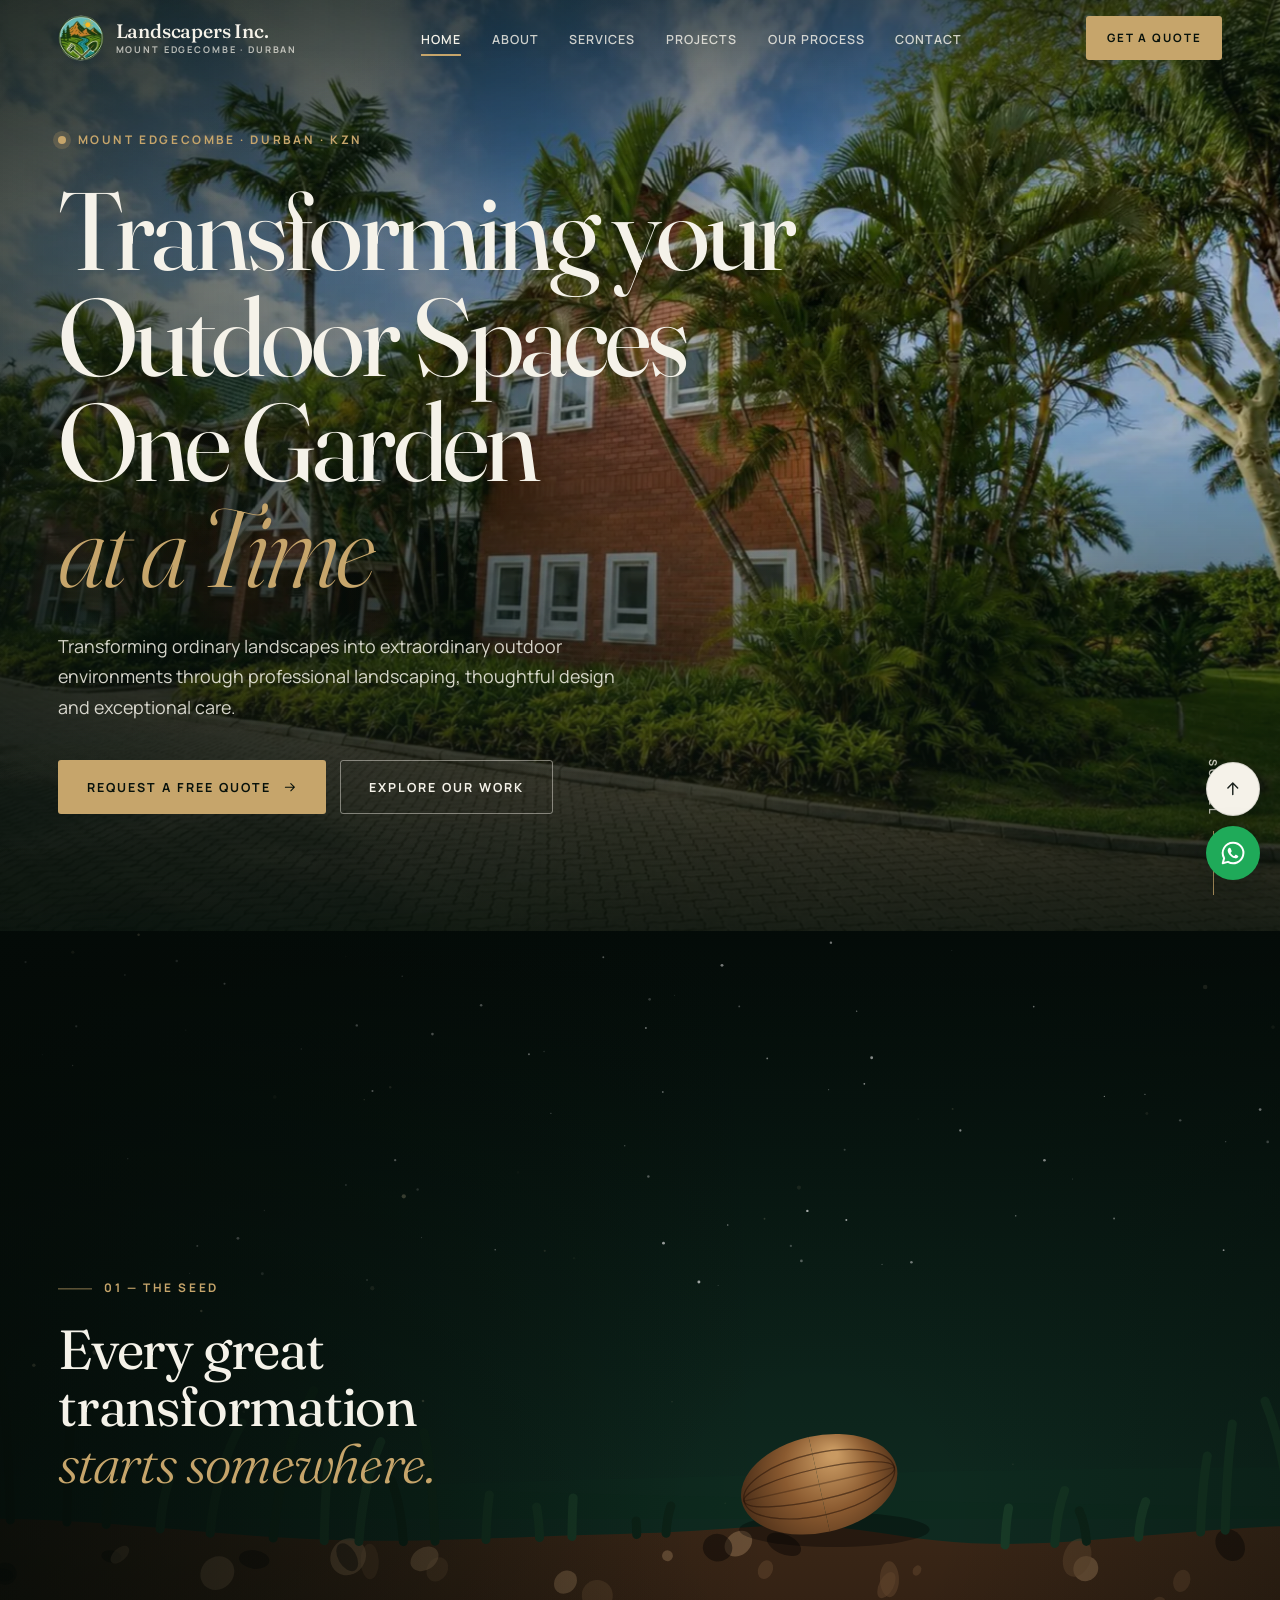
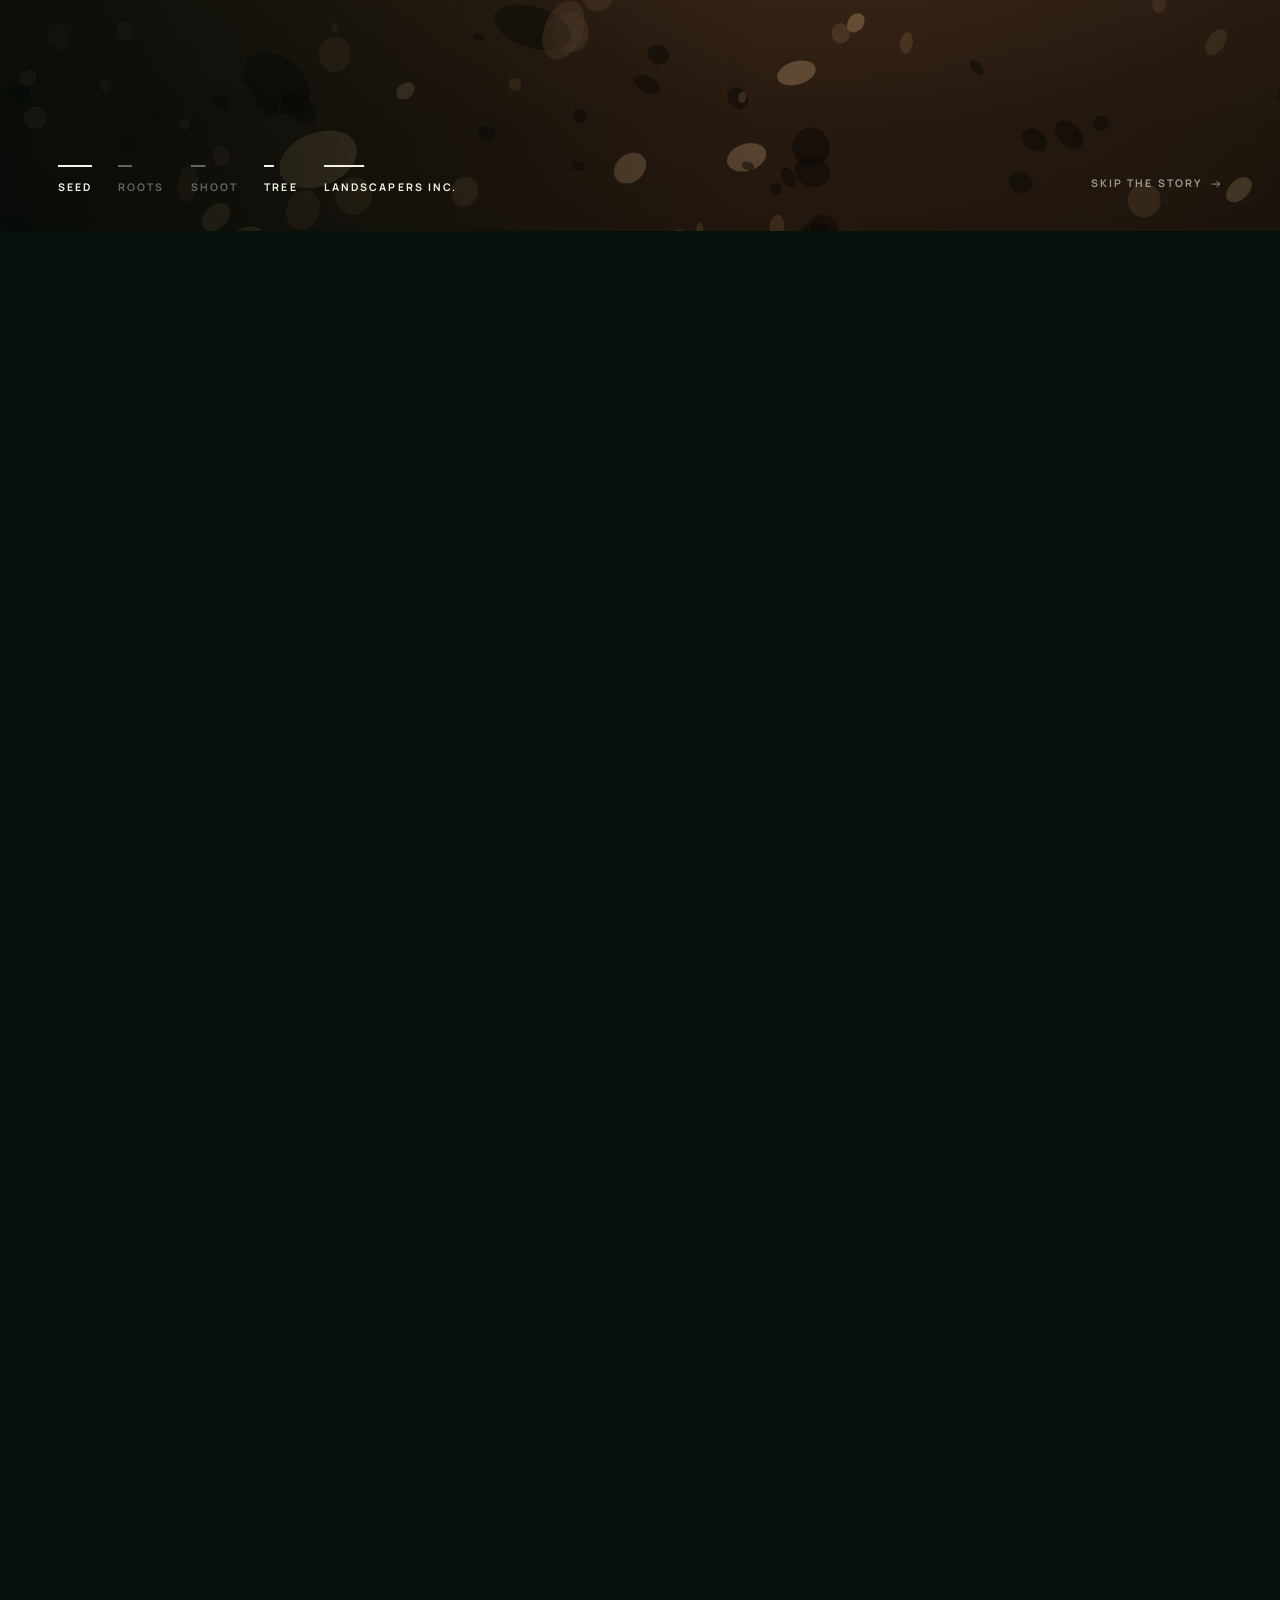
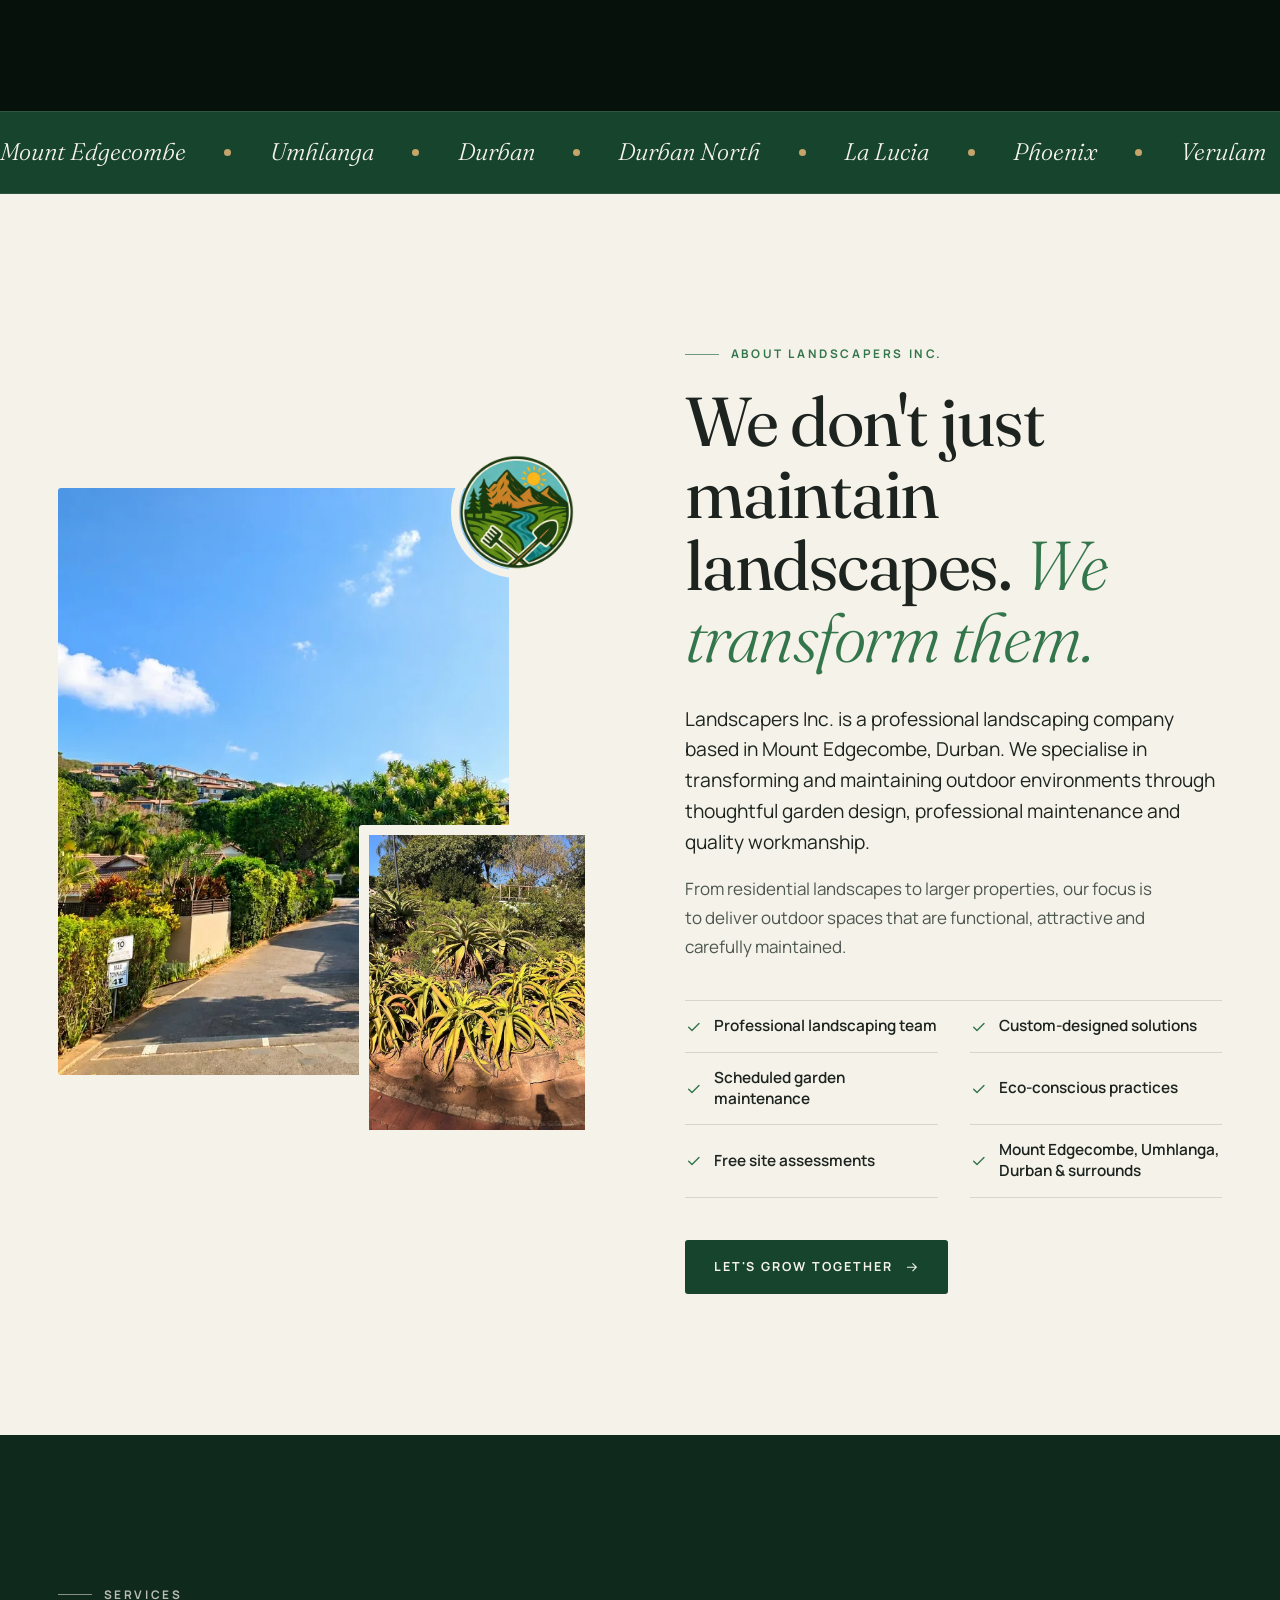
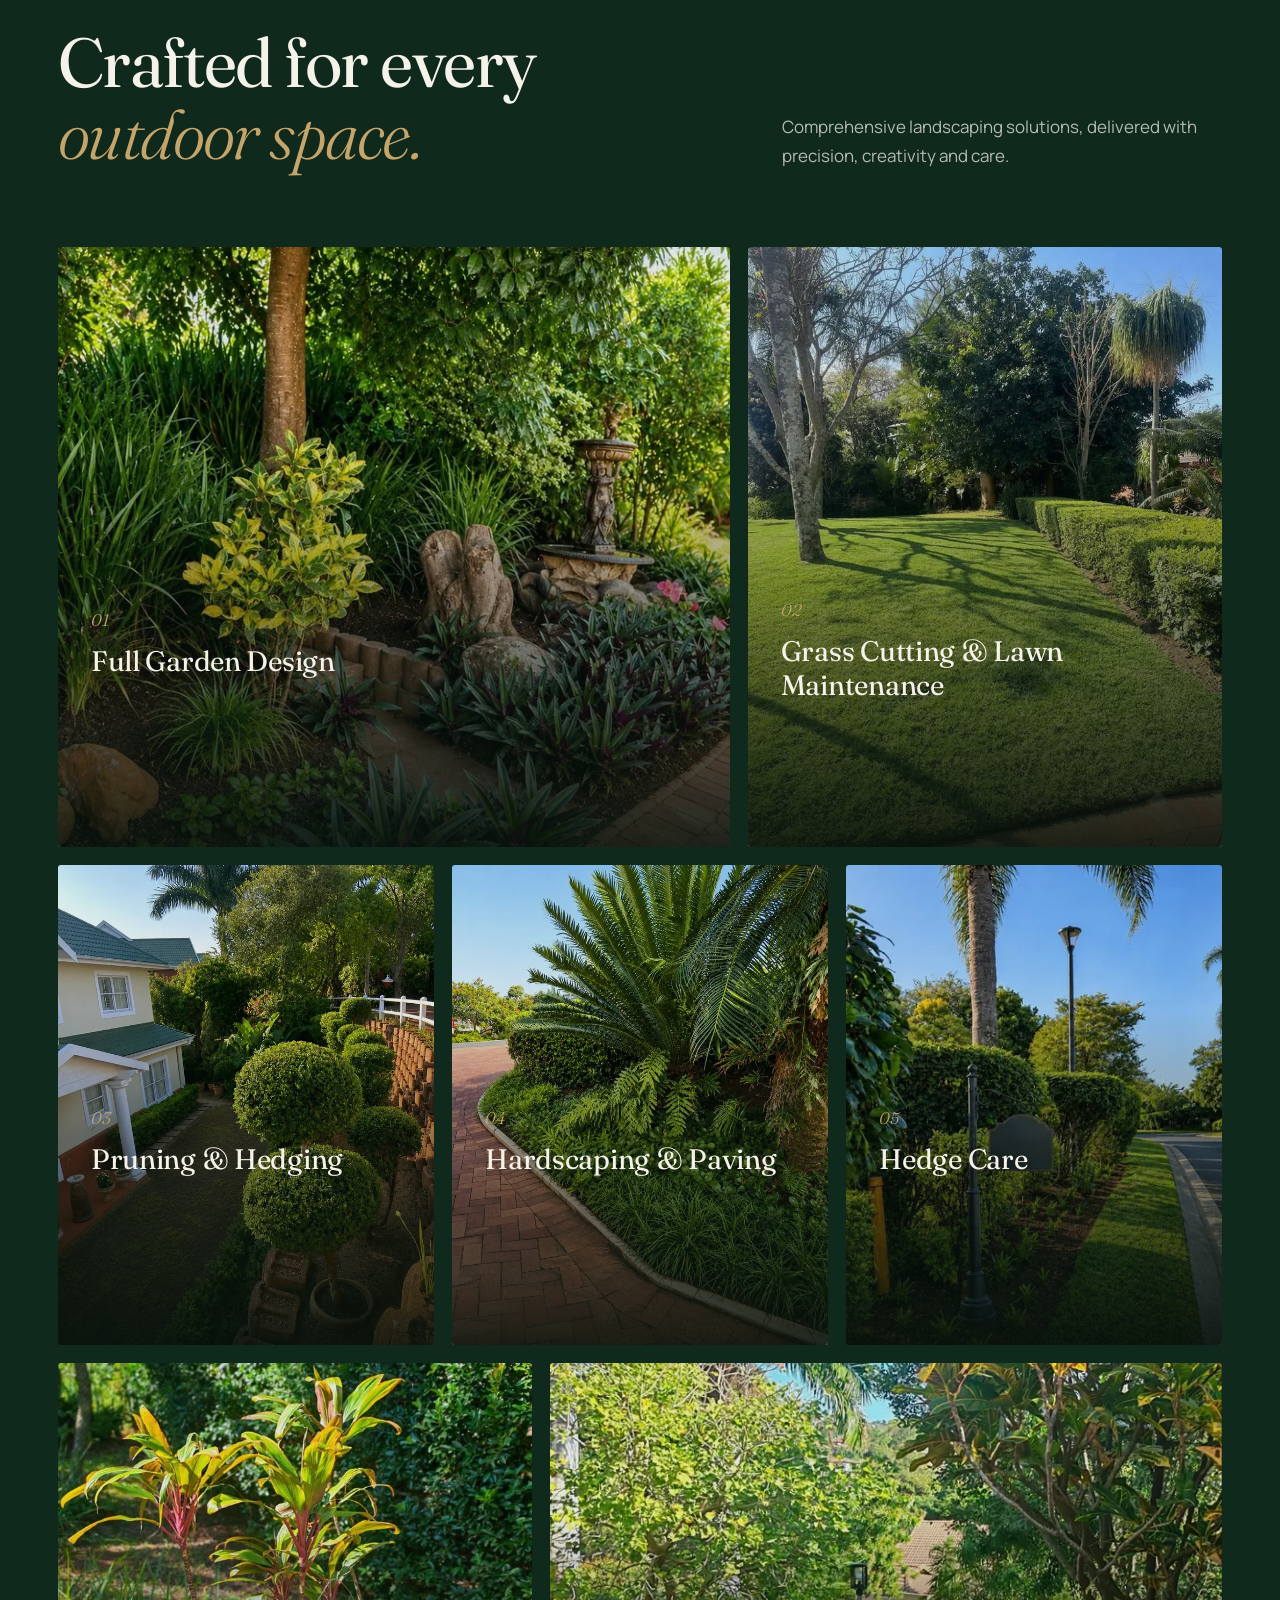
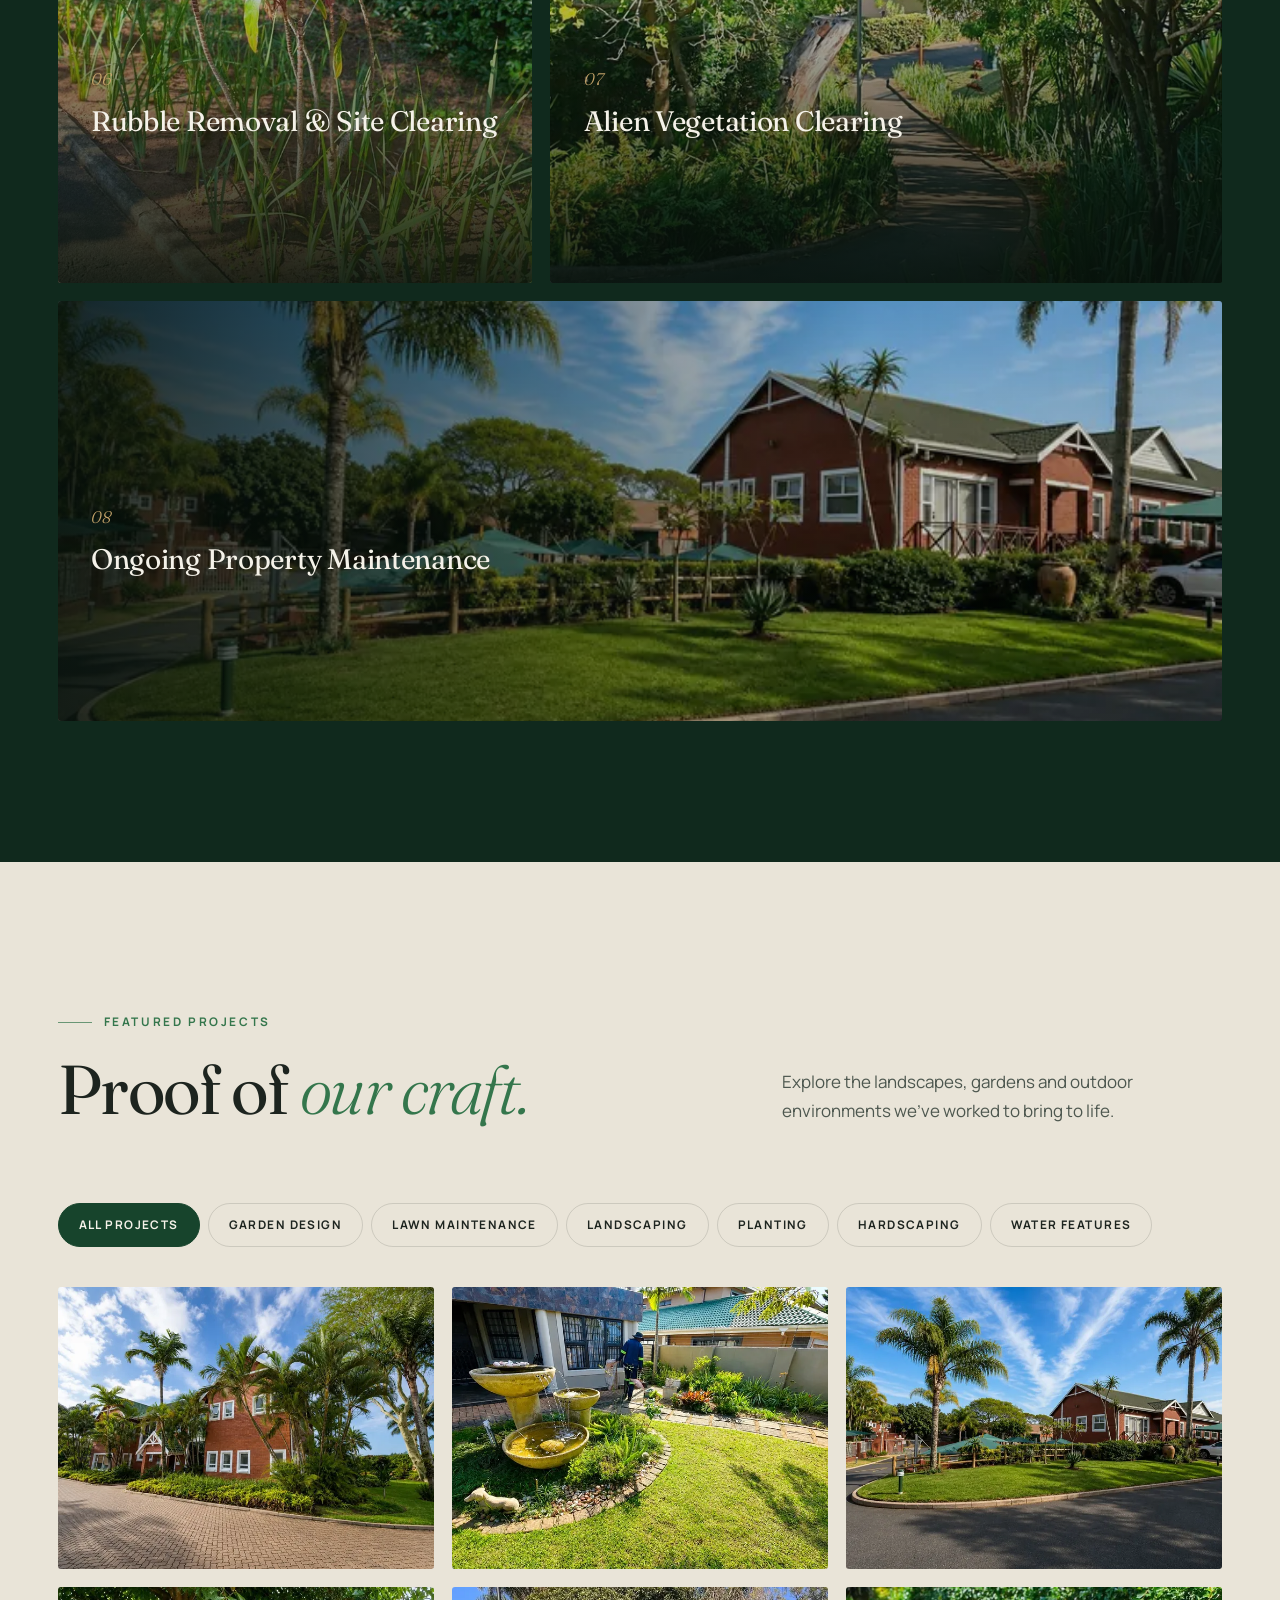
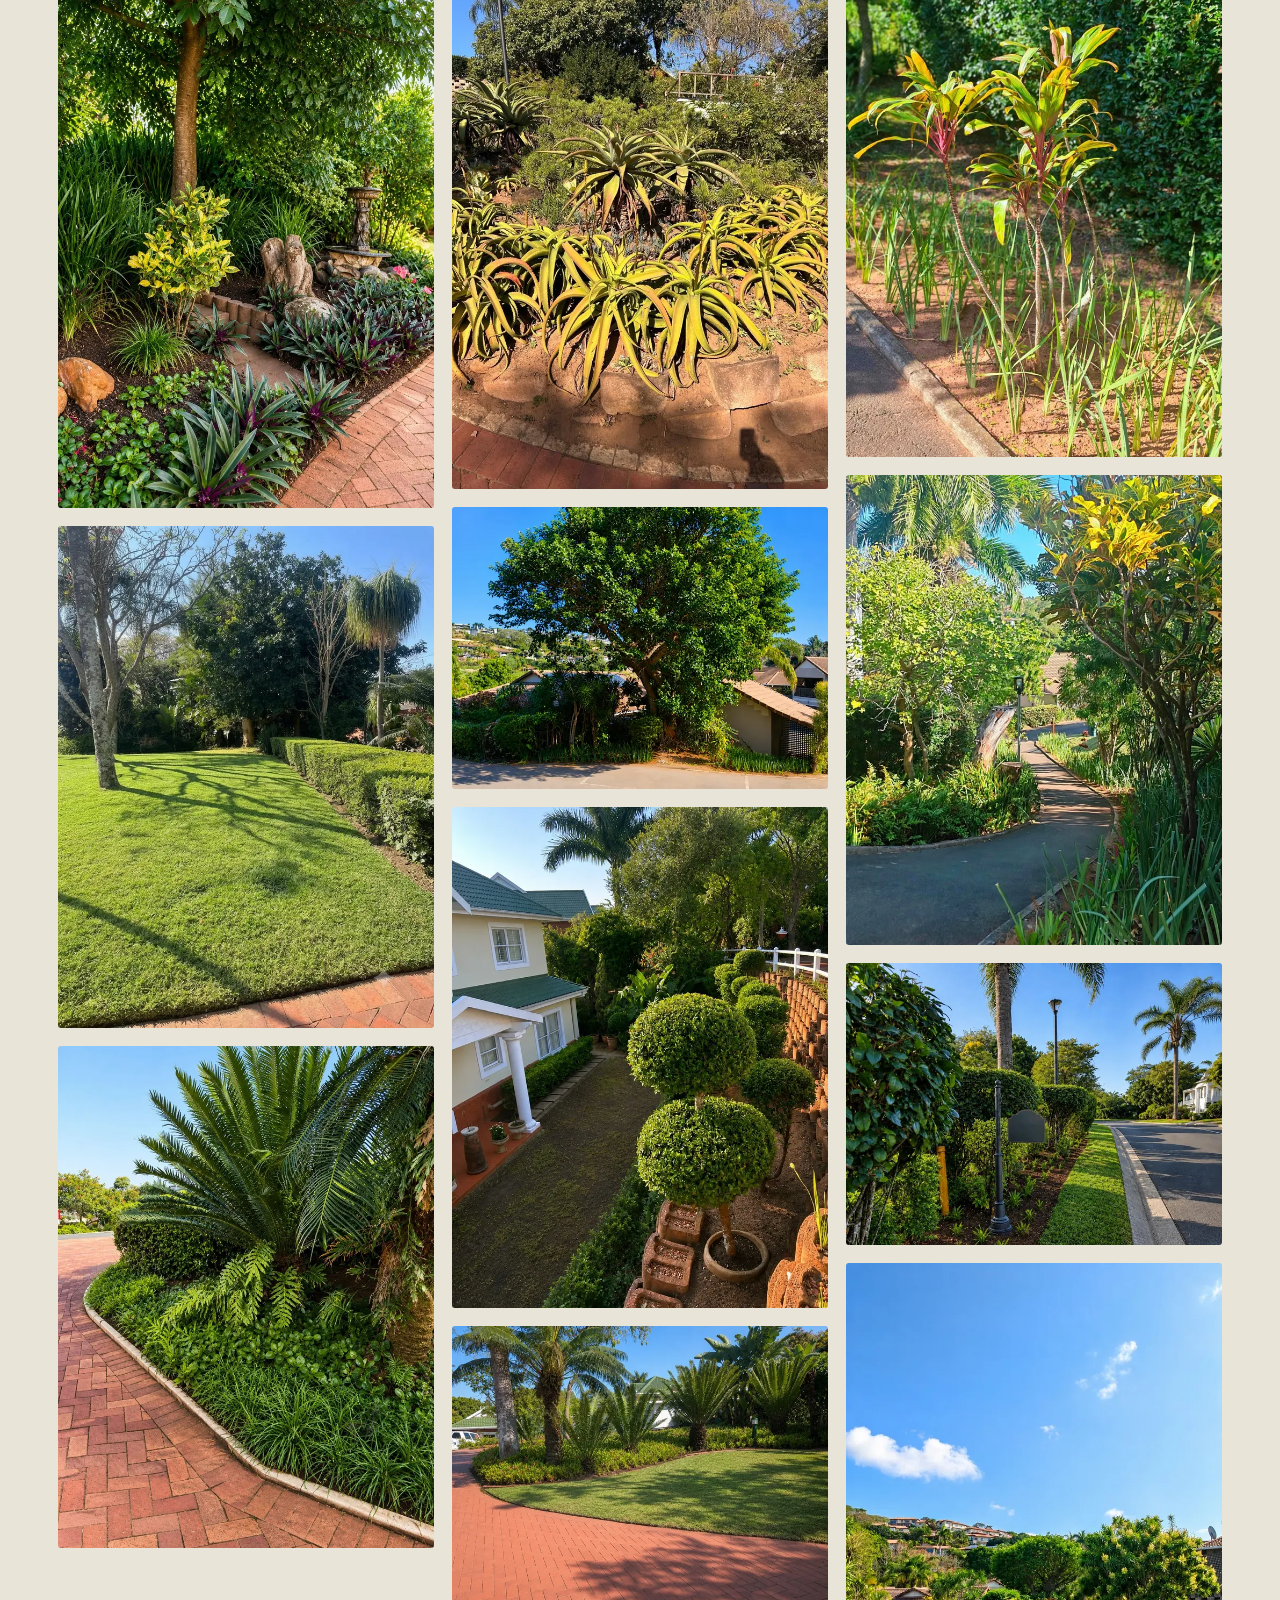
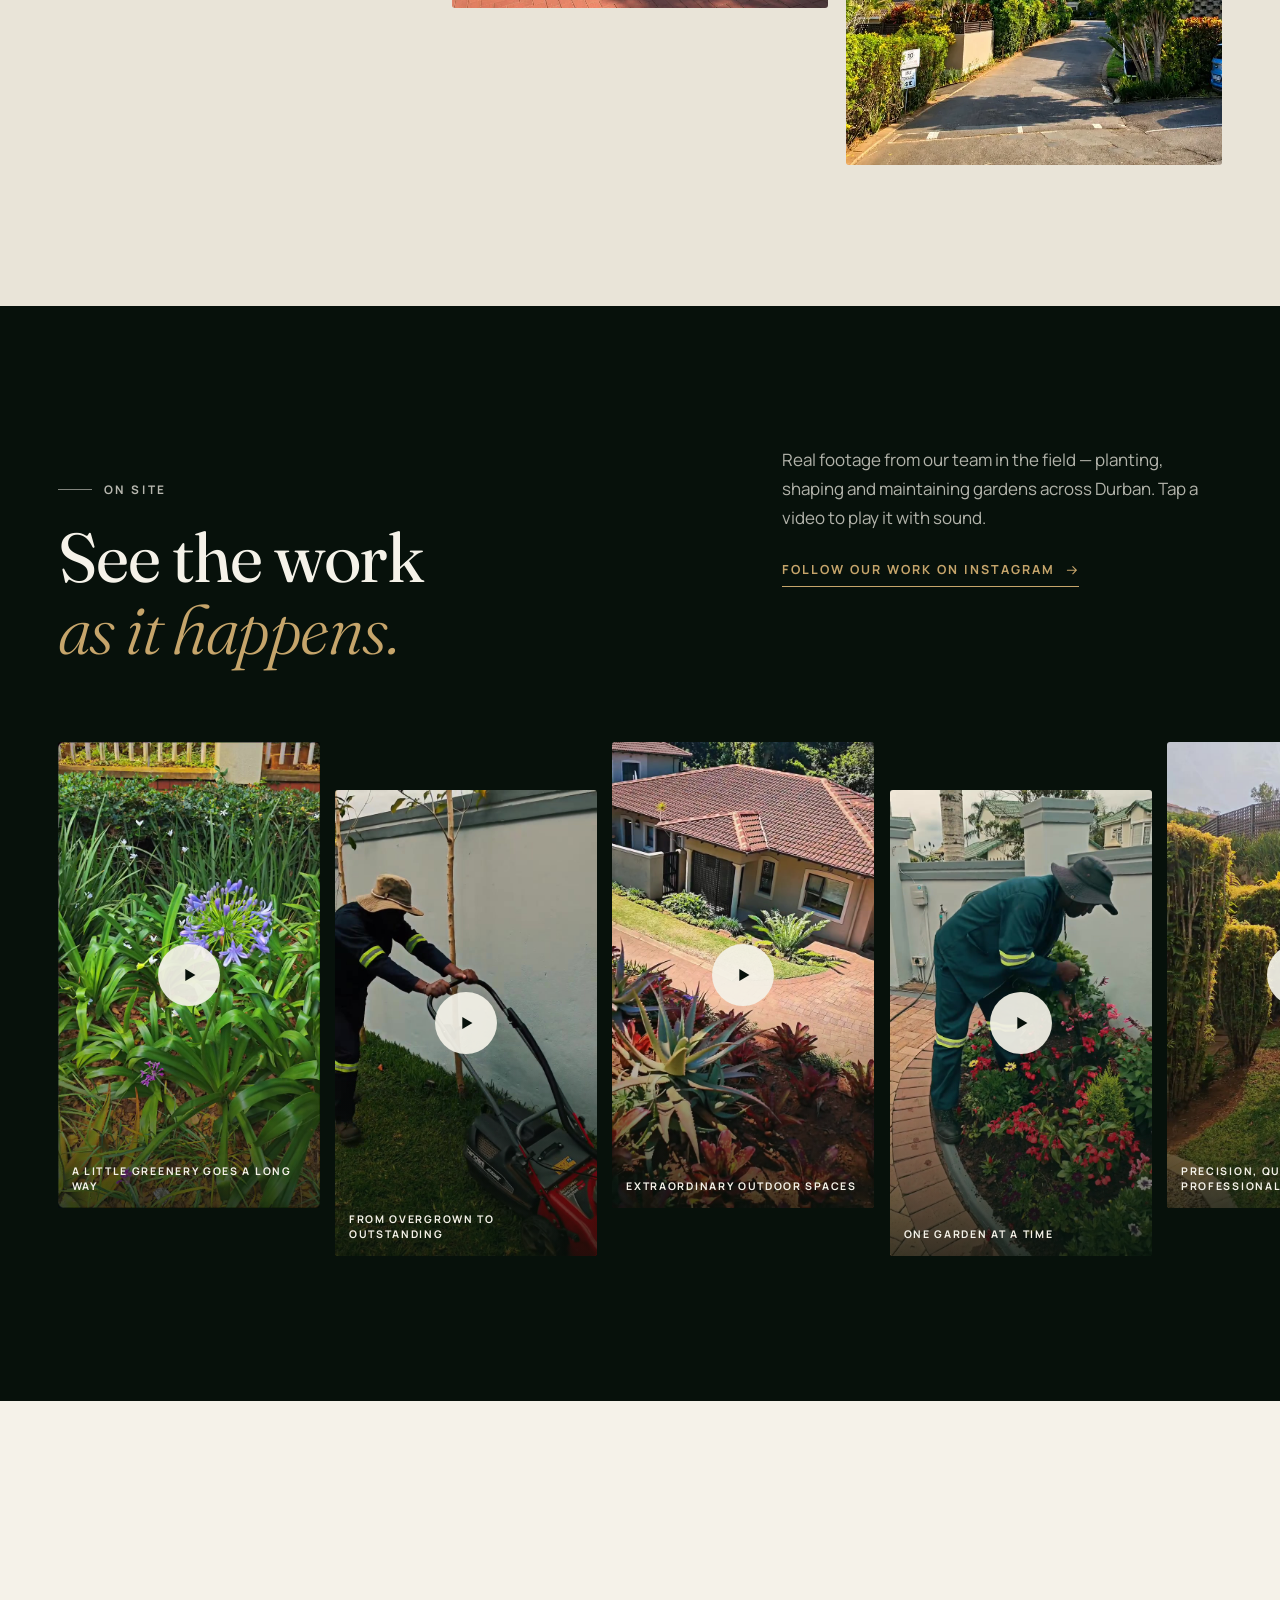
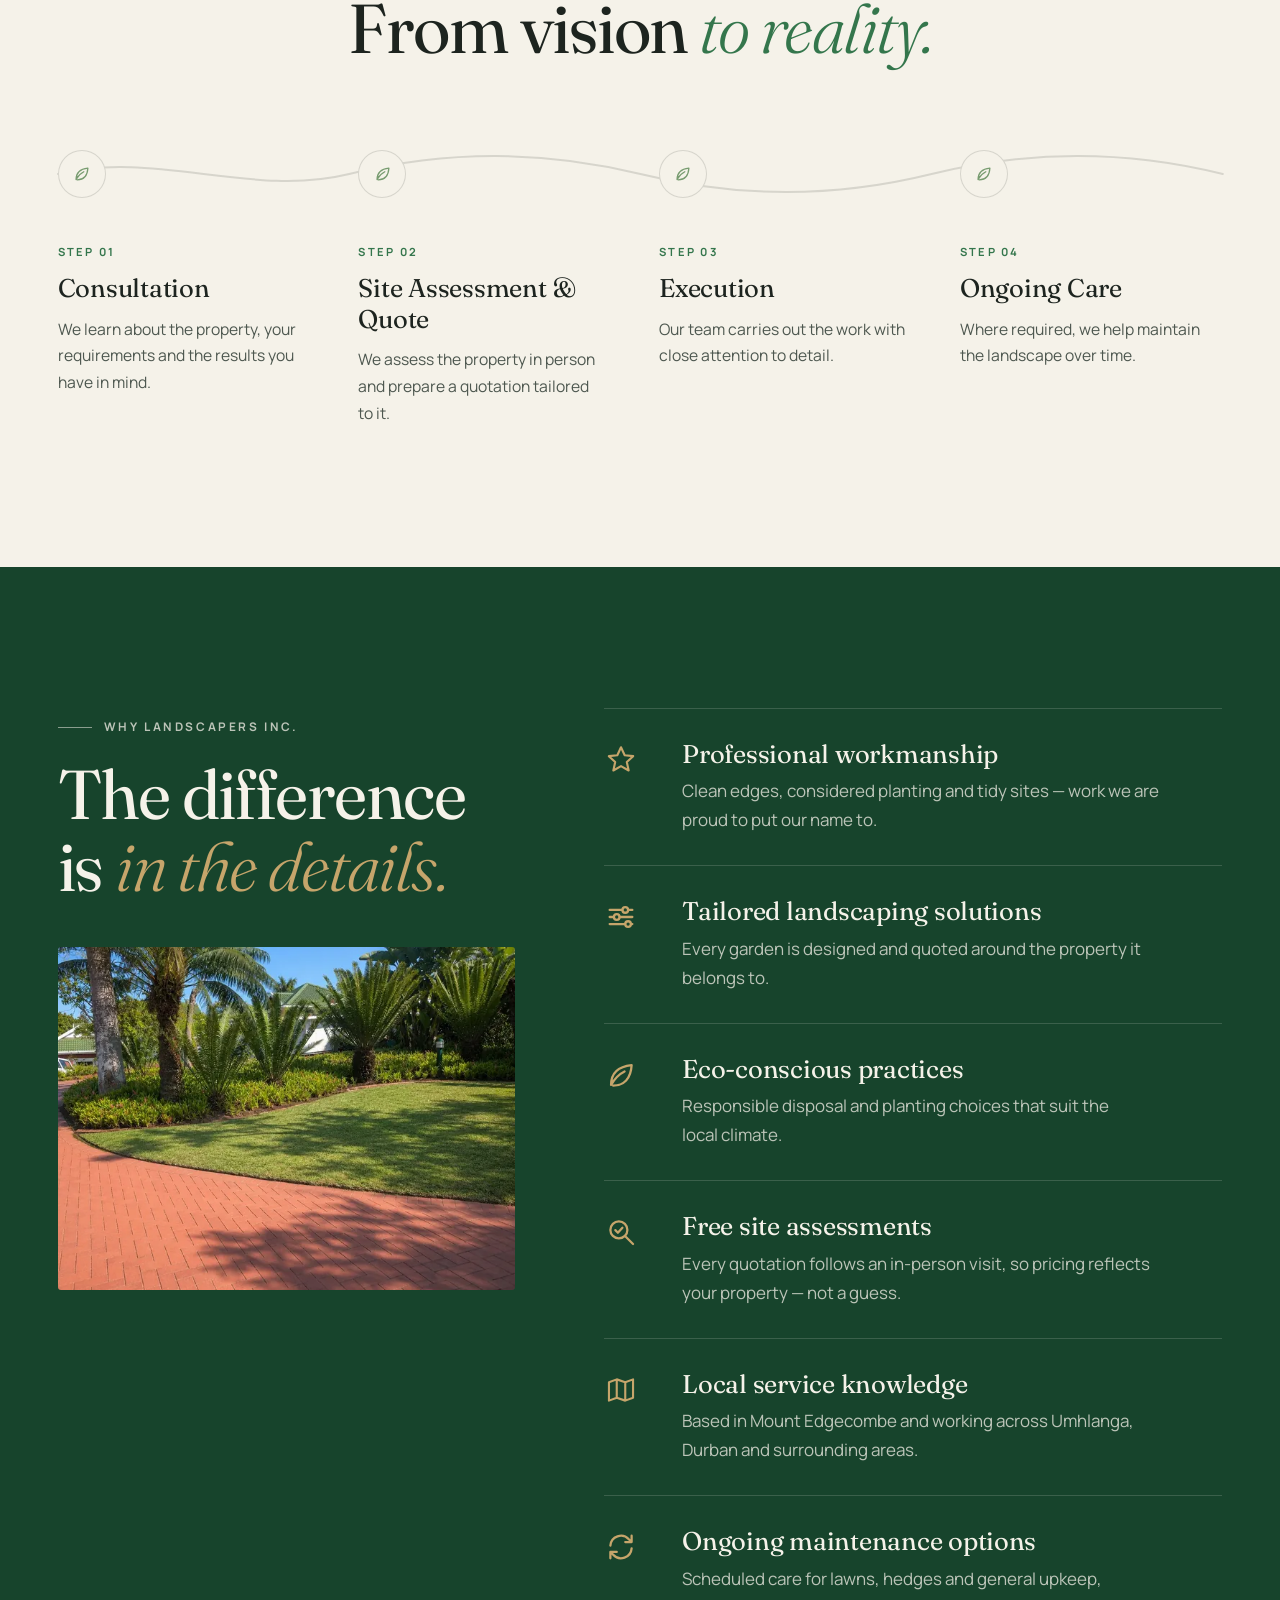
==== commit cd1da2a5: "files" ====
--- a/index.html
+++ b/index.html
@@ -216,7 +216,7 @@
   </div>
   <div class="wrap hero-inner">
     <p class="eyebrow eyebrow--light hero-loc"><span class="dot"></span>Mount Edgecombe · Durban · KZN</p>
-   <h1 class="hero-title">
+     <h1 class="hero-title">
   <span class="ln"><span>Transforming your Outdoor Spaces</span></span>
   <span class="ln"><span>One Garden</span></span>
   <span class="ln"><span><em>at a Time</em></span></span>
@@ -526,28 +526,66 @@
 
 <!-- ============ ON SITE (REELS) ============ -->
 <section class="reels sec sec--dark" data-nav="dark" aria-labelledby="reelsTitle">
-  <div class="wrap reels-grid">
-    <header class="sec-head">
-      <p class="eyebrow eyebrow--light" data-reveal>On site</p>
-      <h2 id="reelsTitle" data-reveal>See the work <em>as it happens.</em></h2>
-      <p data-reveal>Short clips from our team in the field — planting, shaping and maintaining gardens across Durban.</p>
-      <a href="https://www.instagram.com/landscapers_inc/" target="_blank" rel="noopener" class="link-arrow" data-reveal>Follow our work on Instagram <svg class="i" aria-hidden="true"><use href="#i-arrow"/></svg></a>
+  <div class="wrap">
+    <header class="sec-head sec-head--split">
+      <div>
+        <p class="eyebrow eyebrow--light" data-reveal>On site</p>
+        <h2 id="reelsTitle" data-reveal>See the work <em>as it happens.</em></h2>
+      </div>
+      <div>
+        <p data-reveal>Real footage from our team in the field — planting, shaping and maintaining gardens across Durban. Tap a video to play it with sound.</p>
+        <a href="https://www.instagram.com/landscapers_inc/" target="_blank" rel="noopener" class="link-arrow" data-reveal>Follow our work on Instagram <svg class="i" aria-hidden="true"><use href="#i-arrow"/></svg></a>
+        <div class="t-nav reel-nav" data-reveal>
+          <button type="button" class="round-btn round-btn--light" id="reelPrev" aria-label="Previous videos"><svg class="i" aria-hidden="true"><use href="#i-left"/></svg></button>
+          <button type="button" class="round-btn round-btn--light" id="reelNext" aria-label="More videos"><svg class="i" aria-hidden="true"><use href="#i-right"/></svg></button>
+        </div>
+      </div>
     </header>
-    <div class="reel-row">
+    <div class="reel-row" id="reelRow" tabindex="0" aria-label="Project videos — scroll sideways for more">
       <figure class="reel" data-reveal>
-        <video preload="none" playsinline poster="assets/video/reel-planting.jpg" aria-label="Video: tending a flower bed along a brick pathway"><source src="assets/video/reel-planting.mp4" type="video/mp4"></video>
-        <button type="button" class="reel-play" aria-label="Play video: planting and bed care"><svg class="i" aria-hidden="true"><use href="#i-play"/></svg></button>
-        <figcaption>Planting &amp; bed care</figcaption>
+        <video preload="none" playsinline poster="assets/video/greenery.jpg" width="720" height="1280" aria-label="Video: Garden borders, flowering agapanthus and a water feature"><source src="assets/video/greenery.mp4" type="video/mp4"></video>
+        <button type="button" class="reel-play" aria-label="Play video: A little greenery goes a long way"><svg class="i" aria-hidden="true"><use href="#i-play"/></svg></button>
+        <figcaption>A little greenery goes a long way</figcaption>
       </figure>
       <figure class="reel" data-reveal>
-        <video preload="none" playsinline poster="assets/video/reel-lawn.jpg" aria-label="Video: mowing and edging a lawn"><source src="assets/video/reel-lawn.mp4" type="video/mp4"></video>
-        <button type="button" class="reel-play" aria-label="Play video: lawn cutting and edging"><svg class="i" aria-hidden="true"><use href="#i-play"/></svg></button>
-        <figcaption>Lawn cutting &amp; edging</figcaption>
+        <video preload="none" playsinline poster="assets/video/overgrown-to-outstanding.jpg" width="720" height="1280" aria-label="Video: Our team mowing, edging and cleaning up lawns"><source src="assets/video/overgrown-to-outstanding.mp4" type="video/mp4"></video>
+        <button type="button" class="reel-play" aria-label="Play video: From overgrown to outstanding"><svg class="i" aria-hidden="true"><use href="#i-play"/></svg></button>
+        <figcaption>From overgrown to outstanding</figcaption>
       </figure>
       <figure class="reel" data-reveal>
-        <video preload="none" playsinline poster="assets/video/reel-gardens.jpg" aria-label="Video: a walk through maintained estate gardens"><source src="assets/video/reel-gardens.mp4" type="video/mp4"></video>
-        <button type="button" class="reel-play" aria-label="Play video: estate gardens walk-through"><svg class="i" aria-hidden="true"><use href="#i-play"/></svg></button>
-        <figcaption>Estate gardens</figcaption>
+        <video preload="none" playsinline poster="assets/video/extraordinary-spaces.jpg" width="720" height="1280" aria-label="Video: Layered planting and an aloe garden along a paved driveway"><source src="assets/video/extraordinary-spaces.mp4" type="video/mp4"></video>
+        <button type="button" class="reel-play" aria-label="Play video: Extraordinary outdoor spaces"><svg class="i" aria-hidden="true"><use href="#i-play"/></svg></button>
+        <figcaption>Extraordinary outdoor spaces</figcaption>
+      </figure>
+      <figure class="reel" data-reveal>
+        <video preload="none" playsinline poster="assets/video/one-garden-at-a-time.jpg" width="720" height="1280" aria-label="Video: Planting and caring for a flower bed along a brick path"><source src="assets/video/one-garden-at-a-time.mp4" type="video/mp4"></video>
+        <button type="button" class="reel-play" aria-label="Play video: One garden at a time"><svg class="i" aria-hidden="true"><use href="#i-play"/></svg></button>
+        <figcaption>One garden at a time</figcaption>
+      </figure>
+      <figure class="reel" data-reveal>
+        <video preload="none" playsinline poster="assets/video/precision-quality.jpg" width="720" height="1280" aria-label="Video: Hedges, shrubs and planting maintained at an estate entrance"><source src="assets/video/precision-quality.mp4" type="video/mp4"></video>
+        <button type="button" class="reel-play" aria-label="Play video: Precision, quality, professionalism"><svg class="i" aria-hidden="true"><use href="#i-play"/></svg></button>
+        <figcaption>Precision, quality, professionalism</figcaption>
+      </figure>
+      <figure class="reel" data-reveal>
+        <video preload="none" playsinline poster="assets/video/right-care.jpg" width="720" height="1280" aria-label="Video: Our team clearing and replanting a garden bed beside a driveway"><source src="assets/video/right-care.mp4" type="video/mp4"></video>
+        <button type="button" class="reel-play" aria-label="Play video: Nature’s beauty starts with the right care"><svg class="i" aria-hidden="true"><use href="#i-play"/></svg></button>
+        <figcaption>Nature’s beauty starts with the right care</figcaption>
+      </figure>
+      <figure class="reel" data-reveal>
+        <video preload="none" playsinline poster="assets/video/garden-maintenance.jpg" width="720" height="1280" aria-label="Video: Palm tree trimming, hedge cutting and lawn edging"><source src="assets/video/garden-maintenance.mp4" type="video/mp4"></video>
+        <button type="button" class="reel-play" aria-label="Play video: Professional garden maintenance"><svg class="i" aria-hidden="true"><use href="#i-play"/></svg></button>
+        <figcaption>Professional garden maintenance</figcaption>
+      </figure>
+      <figure class="reel" data-reveal>
+        <video preload="none" playsinline poster="assets/video/your-garden-our-expertise.jpg" width="576" height="1024" aria-label="Video: Trimming hedges along a red brick wall"><source src="assets/video/your-garden-our-expertise.mp4" type="video/mp4"></video>
+        <button type="button" class="reel-play" aria-label="Play video: Your garden, our expertise"><svg class="i" aria-hidden="true"><use href="#i-play"/></svg></button>
+        <figcaption>Your garden, our expertise</figcaption>
+      </figure>
+      <figure class="reel" data-reveal>
+        <video preload="none" playsinline poster="assets/video/every-detail-matters.jpg" width="720" height="1280" aria-label="Video: Planting and maintenance at a rooftop garden"><source src="assets/video/every-detail-matters.mp4" type="video/mp4"></video>
+        <button type="button" class="reel-play" aria-label="Play video: Every detail matters"><svg class="i" aria-hidden="true"><use href="#i-play"/></svg></button>
+        <figcaption>Every detail matters</figcaption>
       </figure>
     </div>
   </div>
--- a/style.css
+++ b/style.css
@@ -350,18 +350,27 @@
 /* ==========================================================
    REELS
    ========================================================== */
-.reels-grid { display: grid; grid-template-columns: minmax(0, .8fr) minmax(0, 1.4fr); gap: clamp(36px, 6vw, 96px); align-items: center; }
-.reels .sec-head { margin-bottom: 0; }
-.reel-row { display: grid; grid-template-columns: repeat(3, minmax(0, 1fr)); gap: clamp(10px, 1.4vw, 20px); }
+.reels .sec-head--split > div:last-child { justify-self: end; max-width: 46ch; }
+.reels .sec-head--split > div:last-child p { color: rgba(245, 242, 233, .72); }
+.reel-row { display: flex; gap: clamp(10px, 1.2vw, 18px); align-items: flex-start; overflow-x: auto; scroll-snap-type: x mandatory; scrollbar-width: none; padding-bottom: 4px;
+  margin-right: calc(var(--gutter) * -1); padding-right: var(--gutter); scroll-padding-inline: 0; }
+.reel-row::-webkit-scrollbar { display: none; }
+.reel-row > .reel { flex: 0 0 clamp(220px, 21vw, 262px); scroll-snap-align: start; }
+.reel-nav { margin-top: 26px; }
+.round-btn--light { border-color: var(--line-light); color: var(--ivory); }
+.round-btn--light:hover { background: var(--gold); border-color: var(--gold); color: var(--ink); }
 .reel { position: relative; aspect-ratio: 9 / 16; overflow: hidden; border-radius: var(--radius); background: var(--green-900); }
-.reel:nth-child(2) { margin-top: 44px; }
+.reel:nth-child(even) { margin-top: 48px; }
 .reel video { width: 100%; height: 100%; object-fit: cover; }
+/* fullscreen: show the whole frame, never crop (cover is only for the small cards) */
+.reel video:fullscreen { width: 100%; height: 100%; object-fit: contain; background: #000; }
+.reel video:-webkit-full-screen { width: 100%; height: 100%; object-fit: contain; background: #000; }
 .reel-play { position: absolute; inset: 0; display: grid; place-items: center; background: linear-gradient(180deg, transparent 55%, rgba(7, 17, 11, .75)); transition: opacity .4s; }
 .reel-play .i { width: 62px; height: 62px; padding: 20px; border-radius: 50%; background: rgba(245, 242, 233, .92); color: var(--ink); transition: transform .4s var(--ease), background .3s; }
 .reel-play:hover .i { transform: scale(1.1); background: var(--gold); }
 .reel.is-playing .reel-play { opacity: 0; }
 .reel-play[hidden] { display: none; }
-.reel figcaption { position: absolute; left: 16px; bottom: 14px; right: 16px; font-size: .7rem; font-weight: 700; letter-spacing: .16em; text-transform: uppercase; pointer-events: none; transition: opacity .4s; }
+.reel figcaption { position: absolute; left: 14px; bottom: 14px; right: 14px; font-size: .66rem; line-height: 1.4; font-weight: 700; letter-spacing: .16em; text-transform: uppercase; pointer-events: none; transition: opacity .4s; }
 .reel.is-playing figcaption { opacity: 0; }
 
 /* ==========================================================
@@ -533,13 +542,16 @@
 @media (max-width: 900px) {
   .sec-head--split { grid-template-columns: 1fr; align-items: start; }
   .sec-head--split > p, .sec-head--split > a, .sec-head--split > .t-nav { justify-self: start; }
-  .about-grid, .why-grid, .faq-grid, .contact-grid, .reels-grid { grid-template-columns: 1fr; }
+  .about-grid, .why-grid, .faq-grid, .contact-grid { grid-template-columns: 1fr; }
   .about-media { max-width: 560px; }
   .s-a, .s-b, .s-f, .s-g { grid-column: span 6; min-height: 460px; }
   .s-c, .s-d { grid-column: span 6; min-height: 420px; }
   .s-e, .s-h { grid-column: span 12; min-height: 380px; }
   .g-grid { columns: 2; }
-  .reels .sec-head { margin-bottom: 8px; }
+  .reels .sec-head--split > div:last-child { justify-self: start; }
+  .reel-row { margin-left: calc(var(--gutter) * -1); padding-left: var(--gutter); scroll-padding-inline: var(--gutter); }
+  .reel-row > .reel { flex-basis: 40vw; }
+  .reel:nth-child(even) { margin-top: 0; }
 
   /* growth: tree centred low, copy at the top */
   .growth { height: 540vh; }
@@ -580,10 +592,7 @@
   .filters { flex-wrap: nowrap; overflow-x: auto; margin-inline: calc(var(--gutter) * -1); padding-inline: var(--gutter); scrollbar-width: none; }
   .filters::-webkit-scrollbar { display: none; }
   .filter { flex: none; }
-  .reel-row { grid-template-columns: repeat(3, 68vw); overflow-x: auto; scroll-snap-type: x mandatory; margin-inline: calc(var(--gutter) * -1); padding-inline: var(--gutter); scrollbar-width: none; }
-  .reel-row::-webkit-scrollbar { display: none; }
-  .reel { scroll-snap-align: center; }
-  .reel:nth-child(2) { margin-top: 0; }
+  .reel-row > .reel { flex-basis: 70vw; }
   .why-list li { grid-template-columns: 40px 1fr; gap: 16px; }
   .why-ico { width: 28px; height: 28px; }
   .faq-a p { padding-right: 0; }
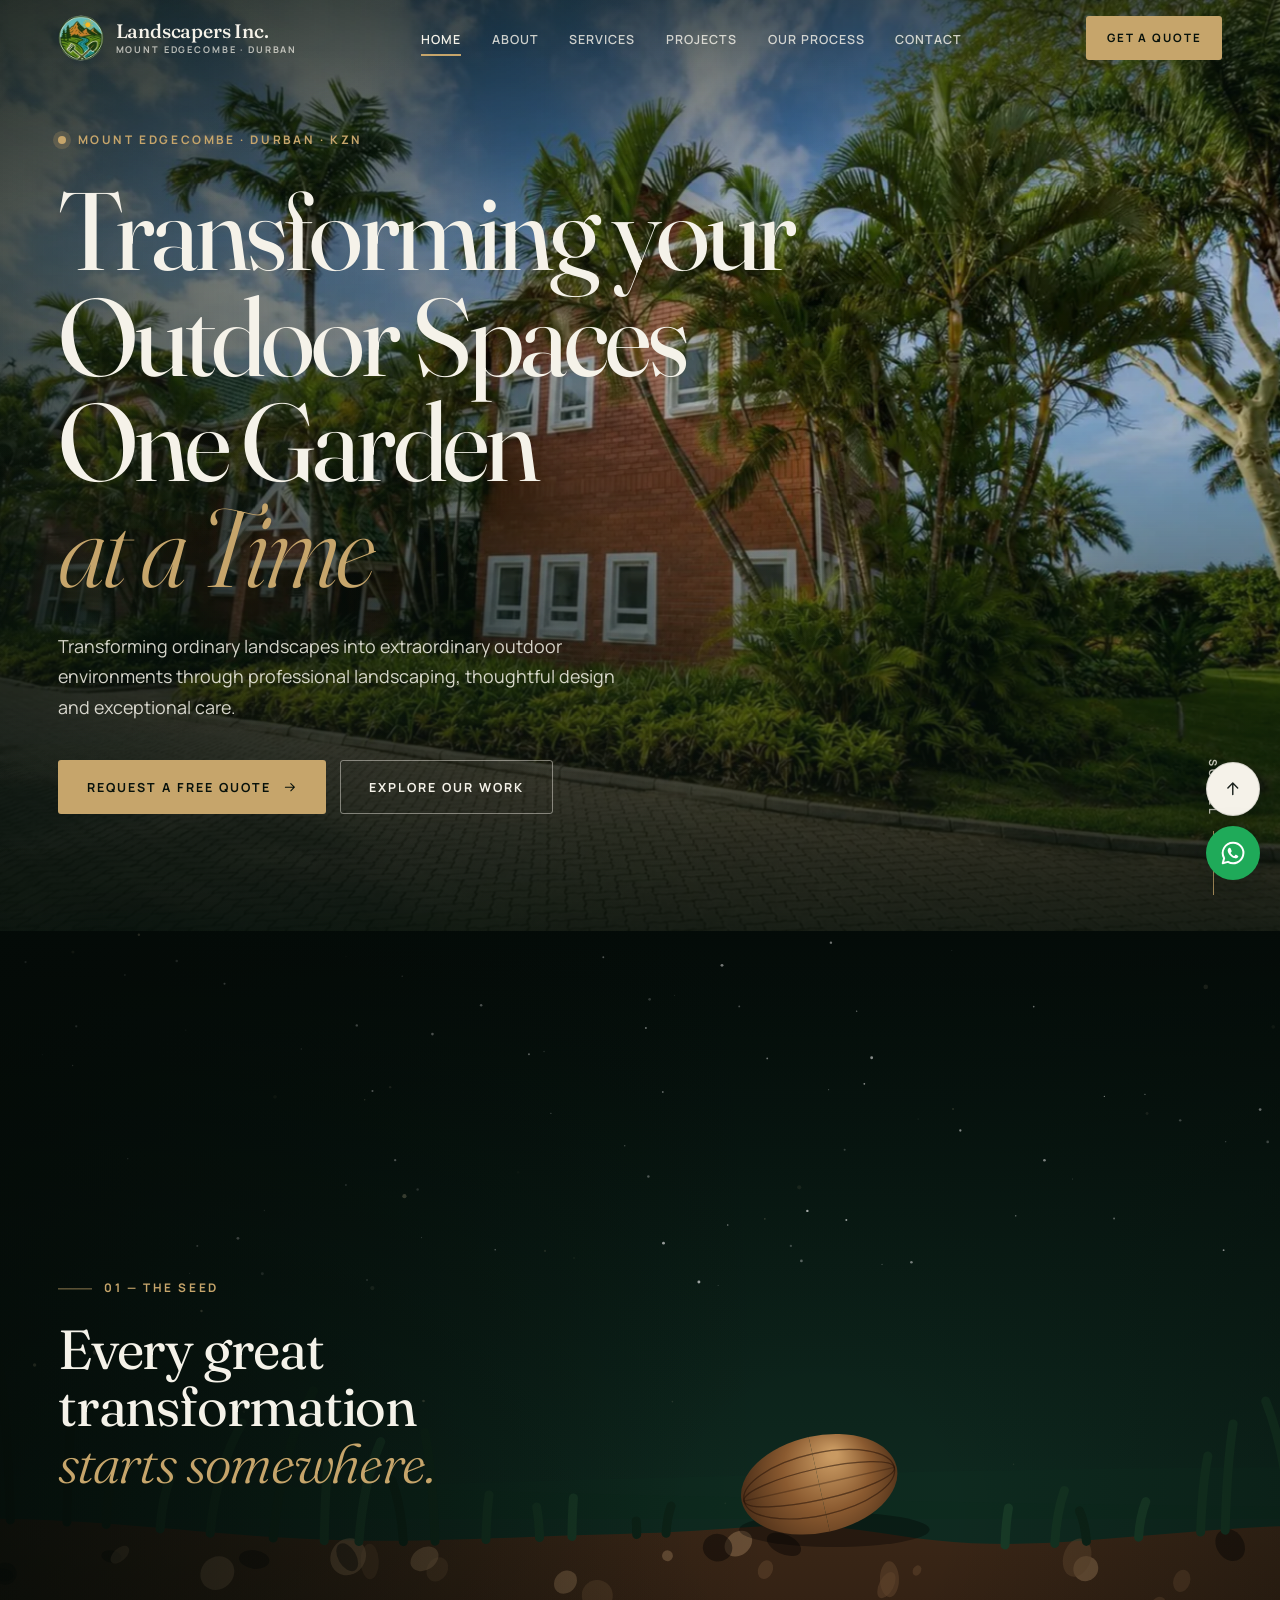
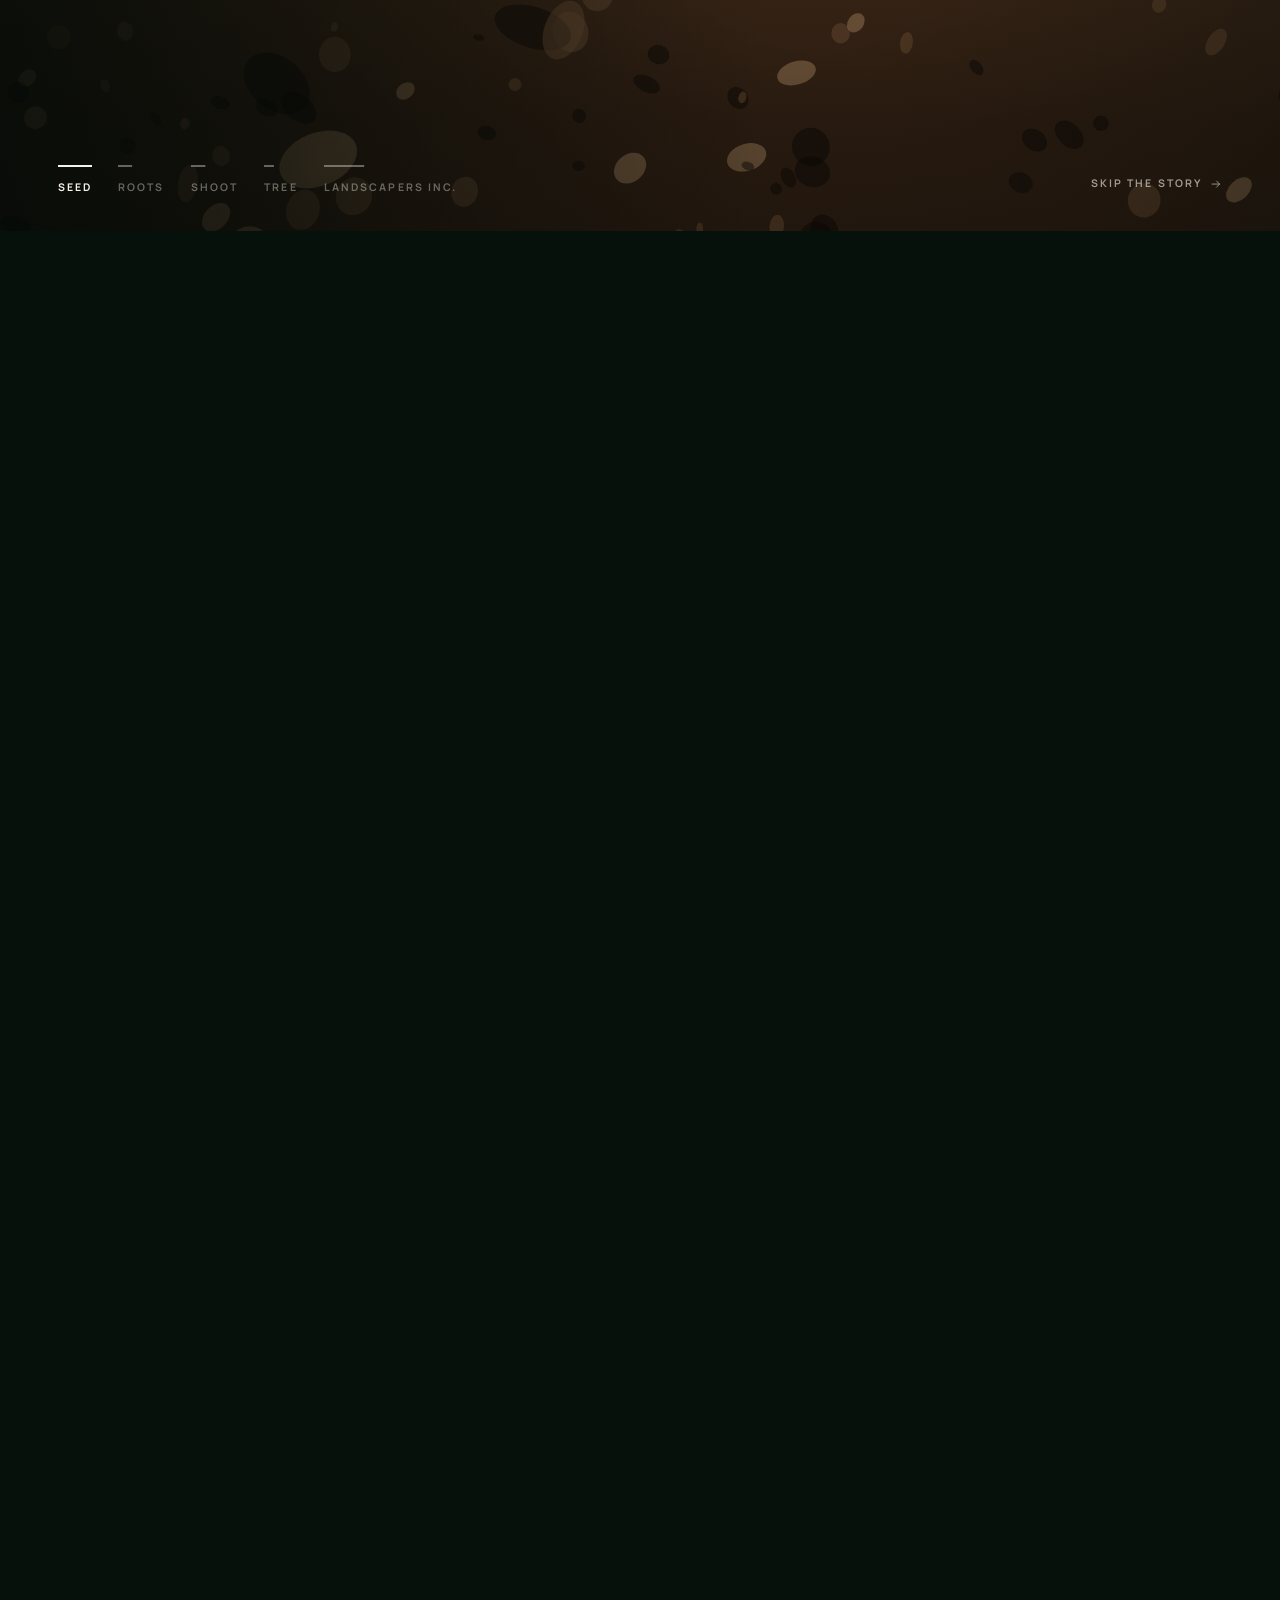
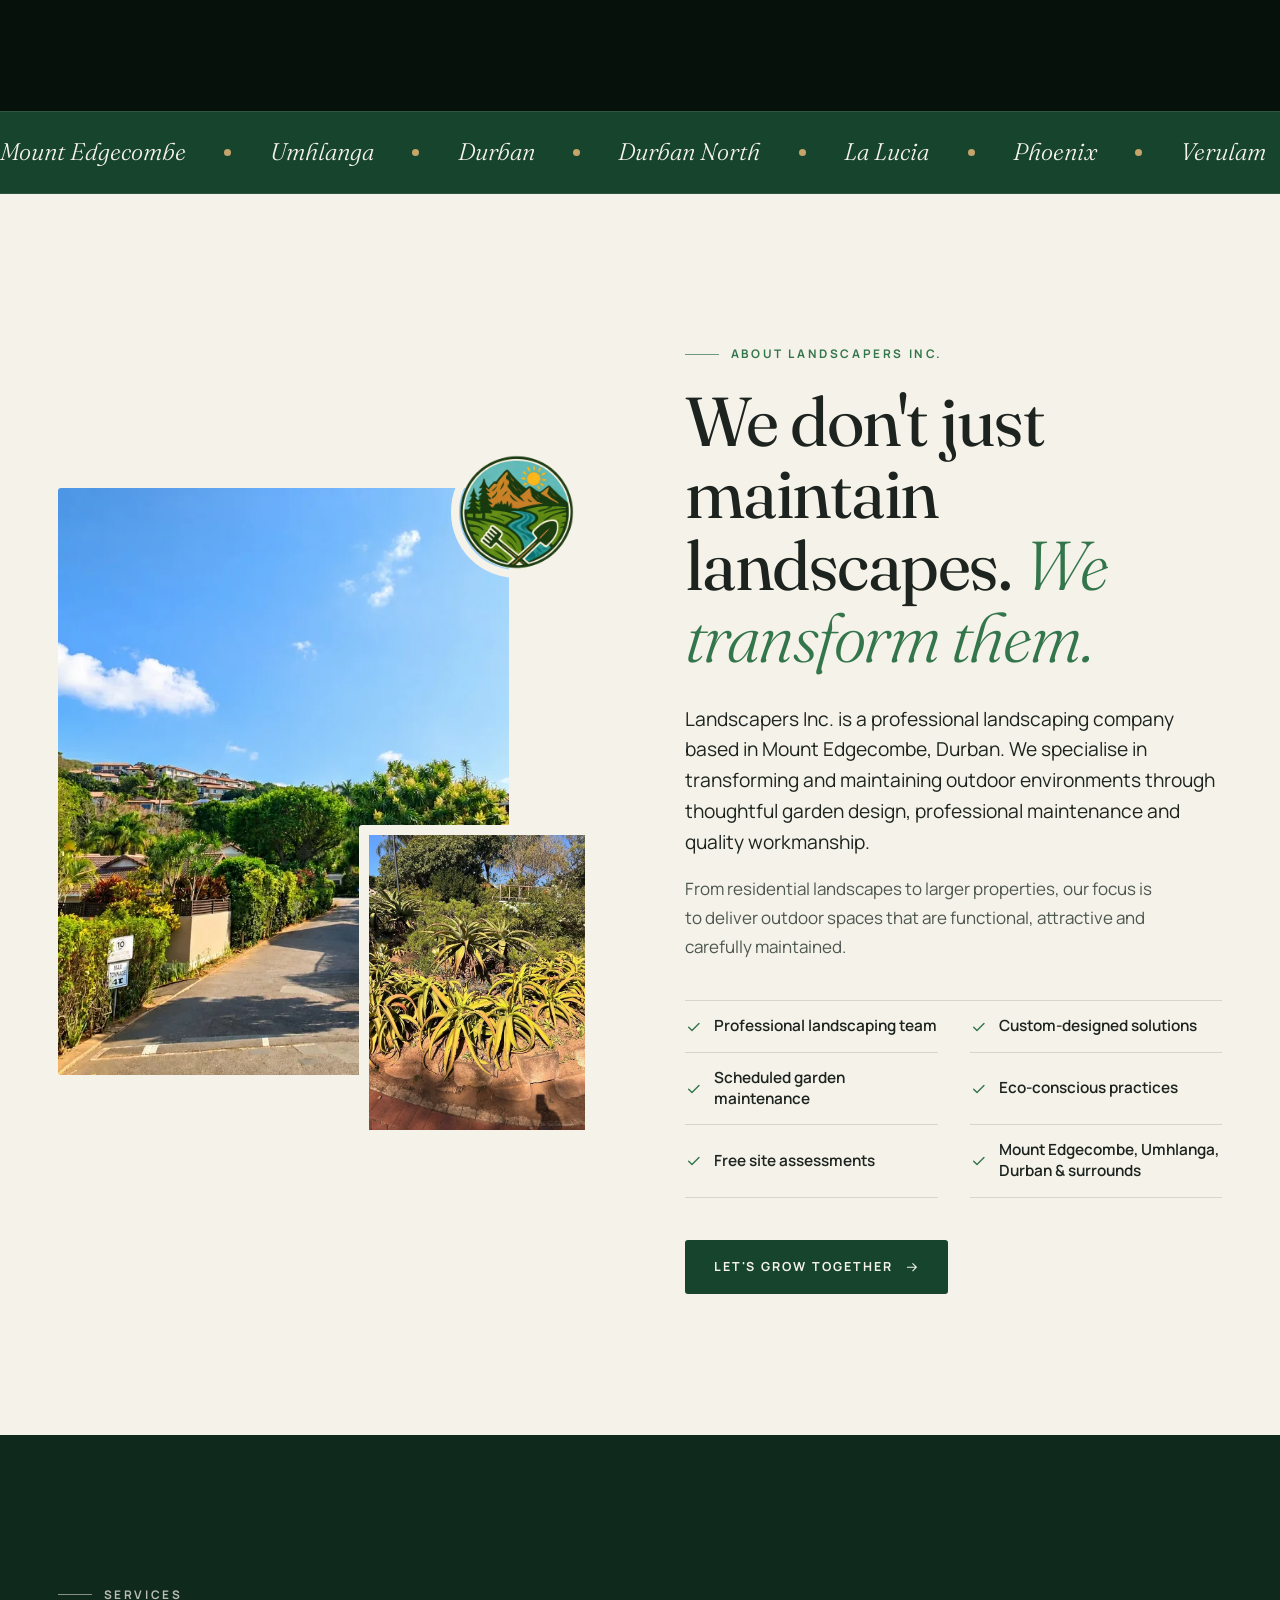
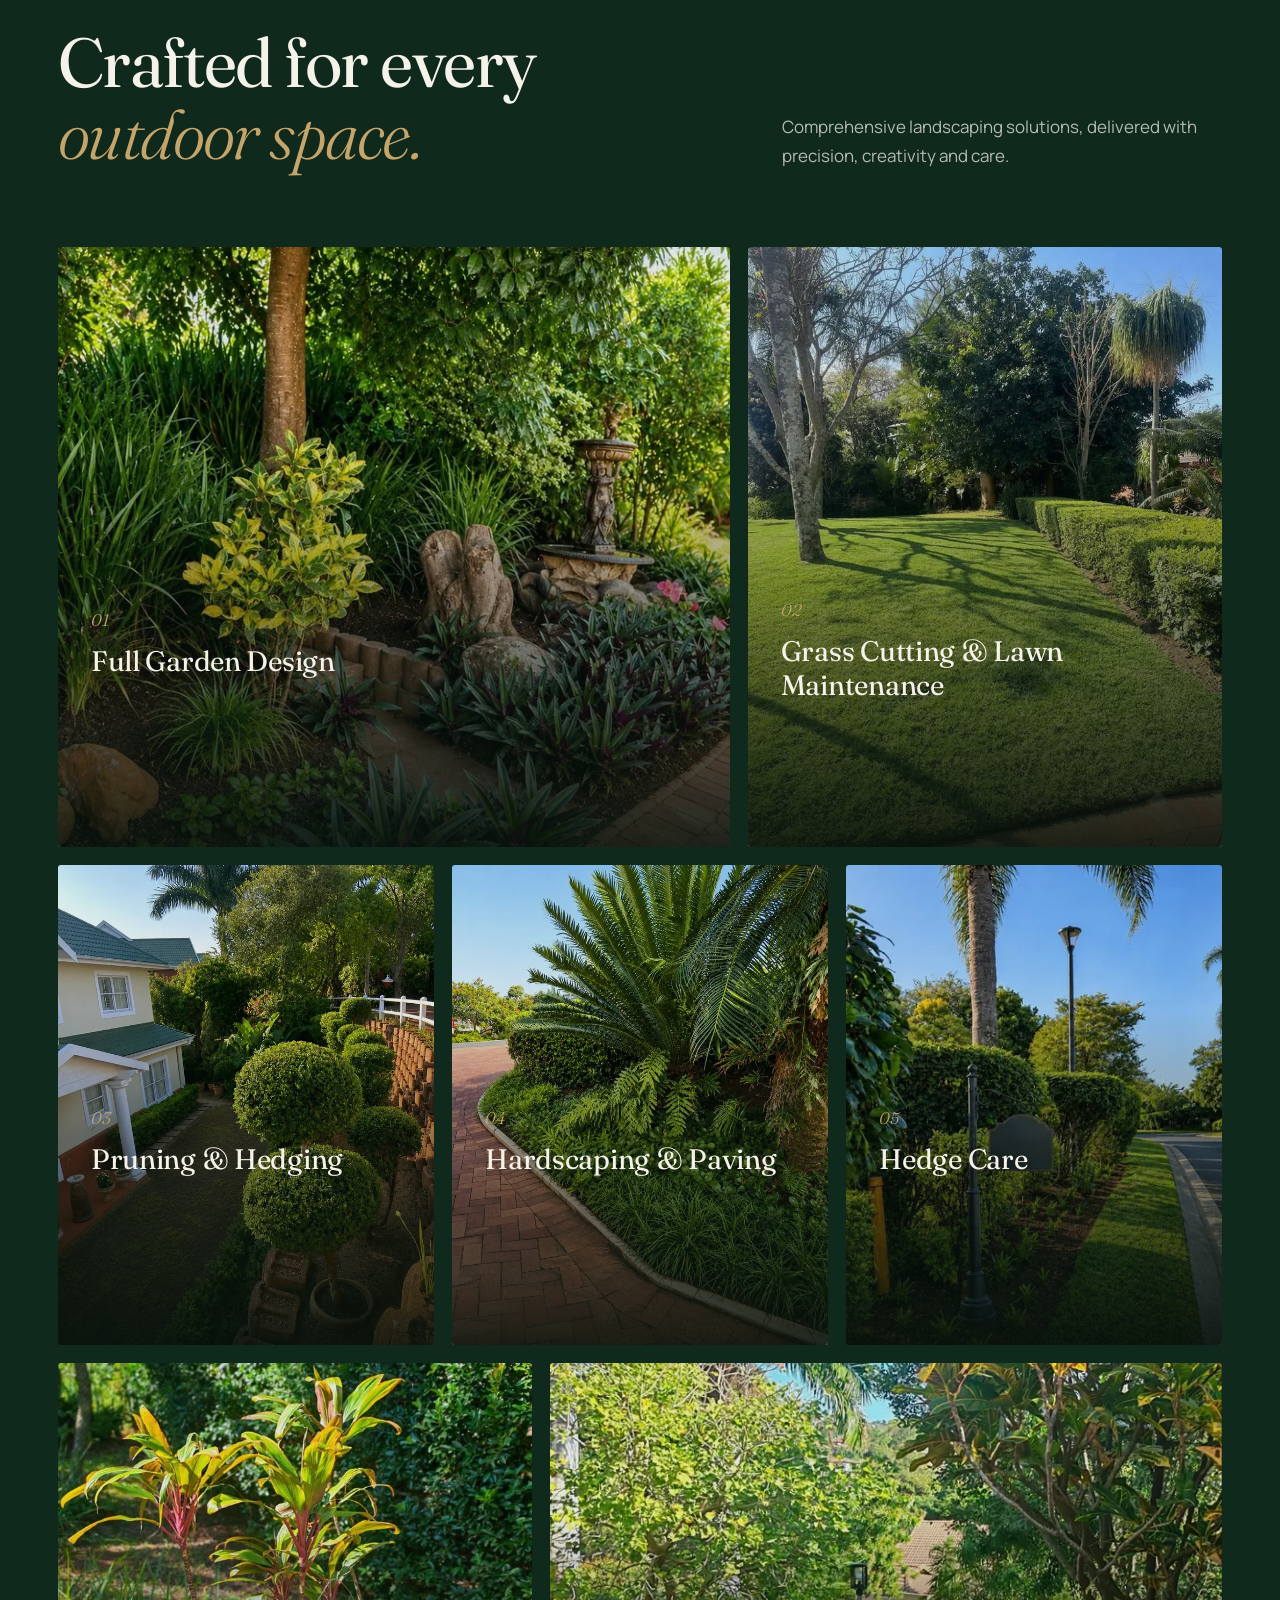
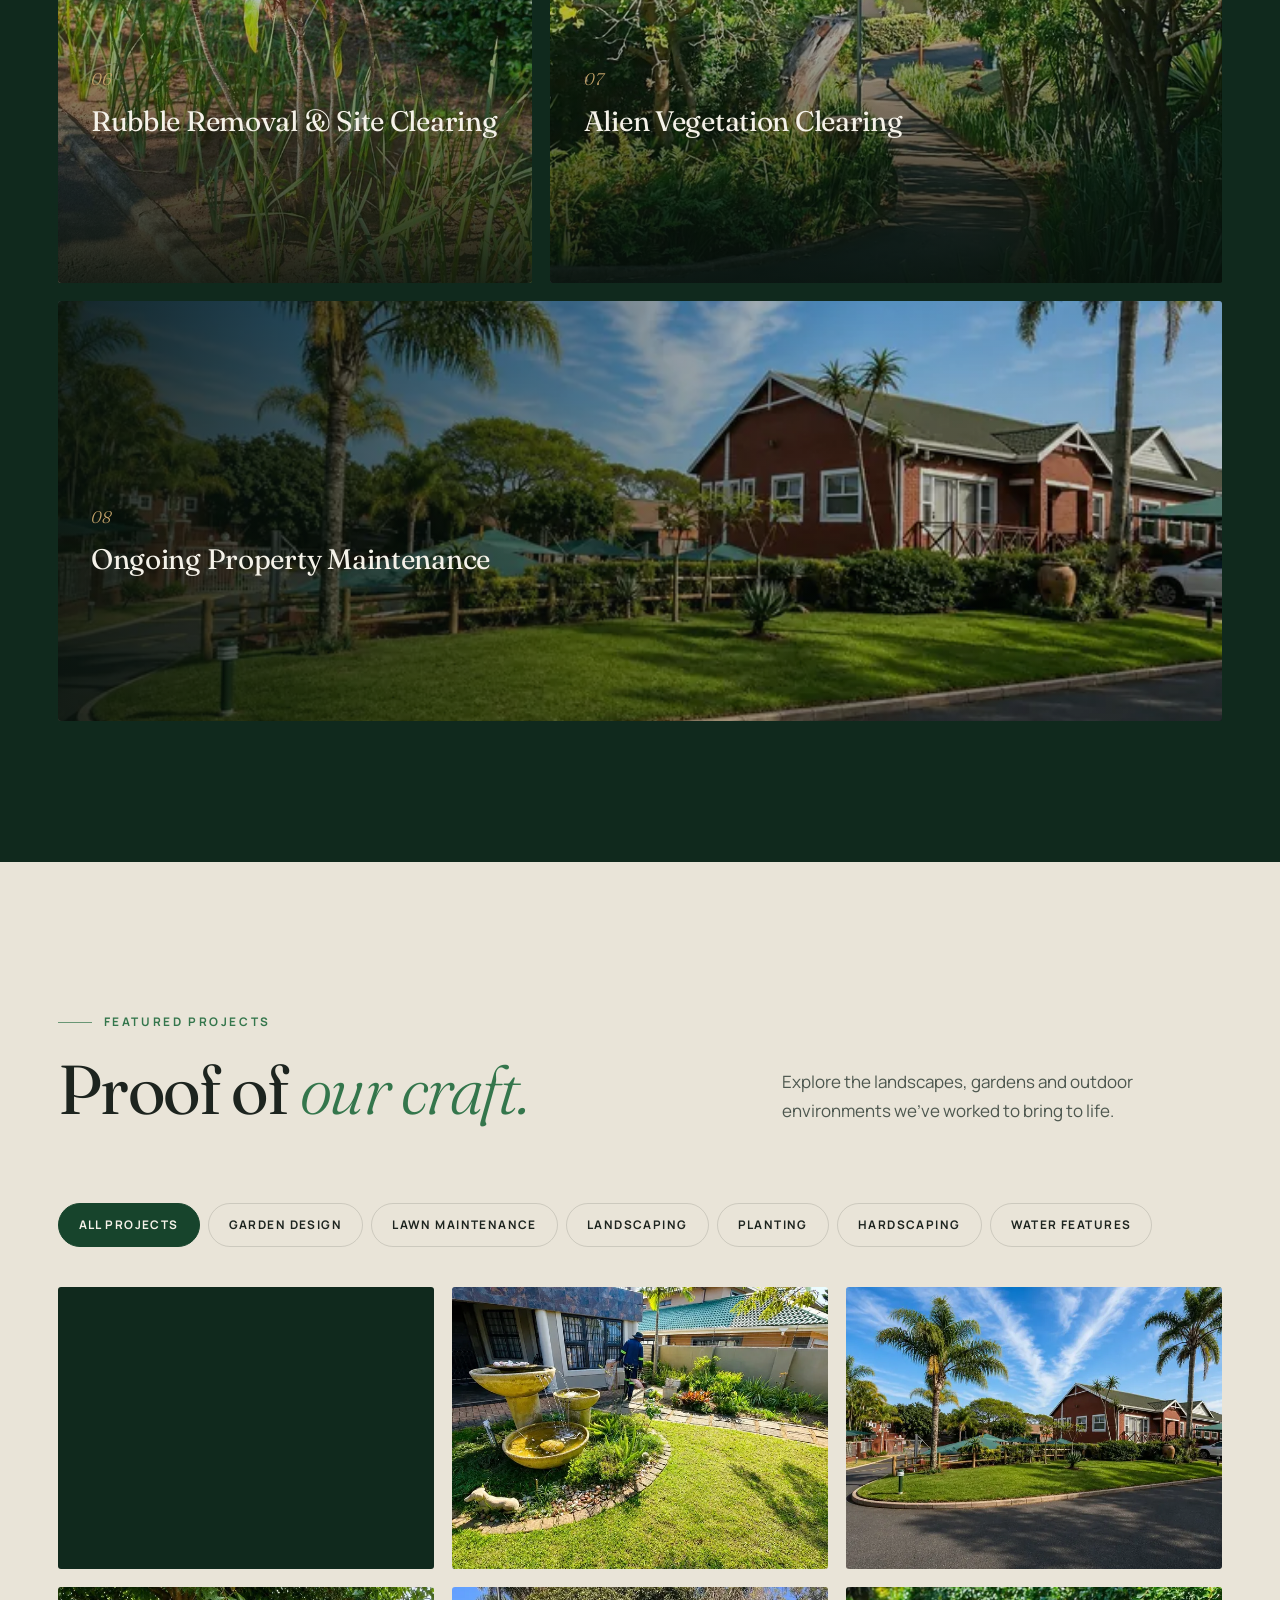
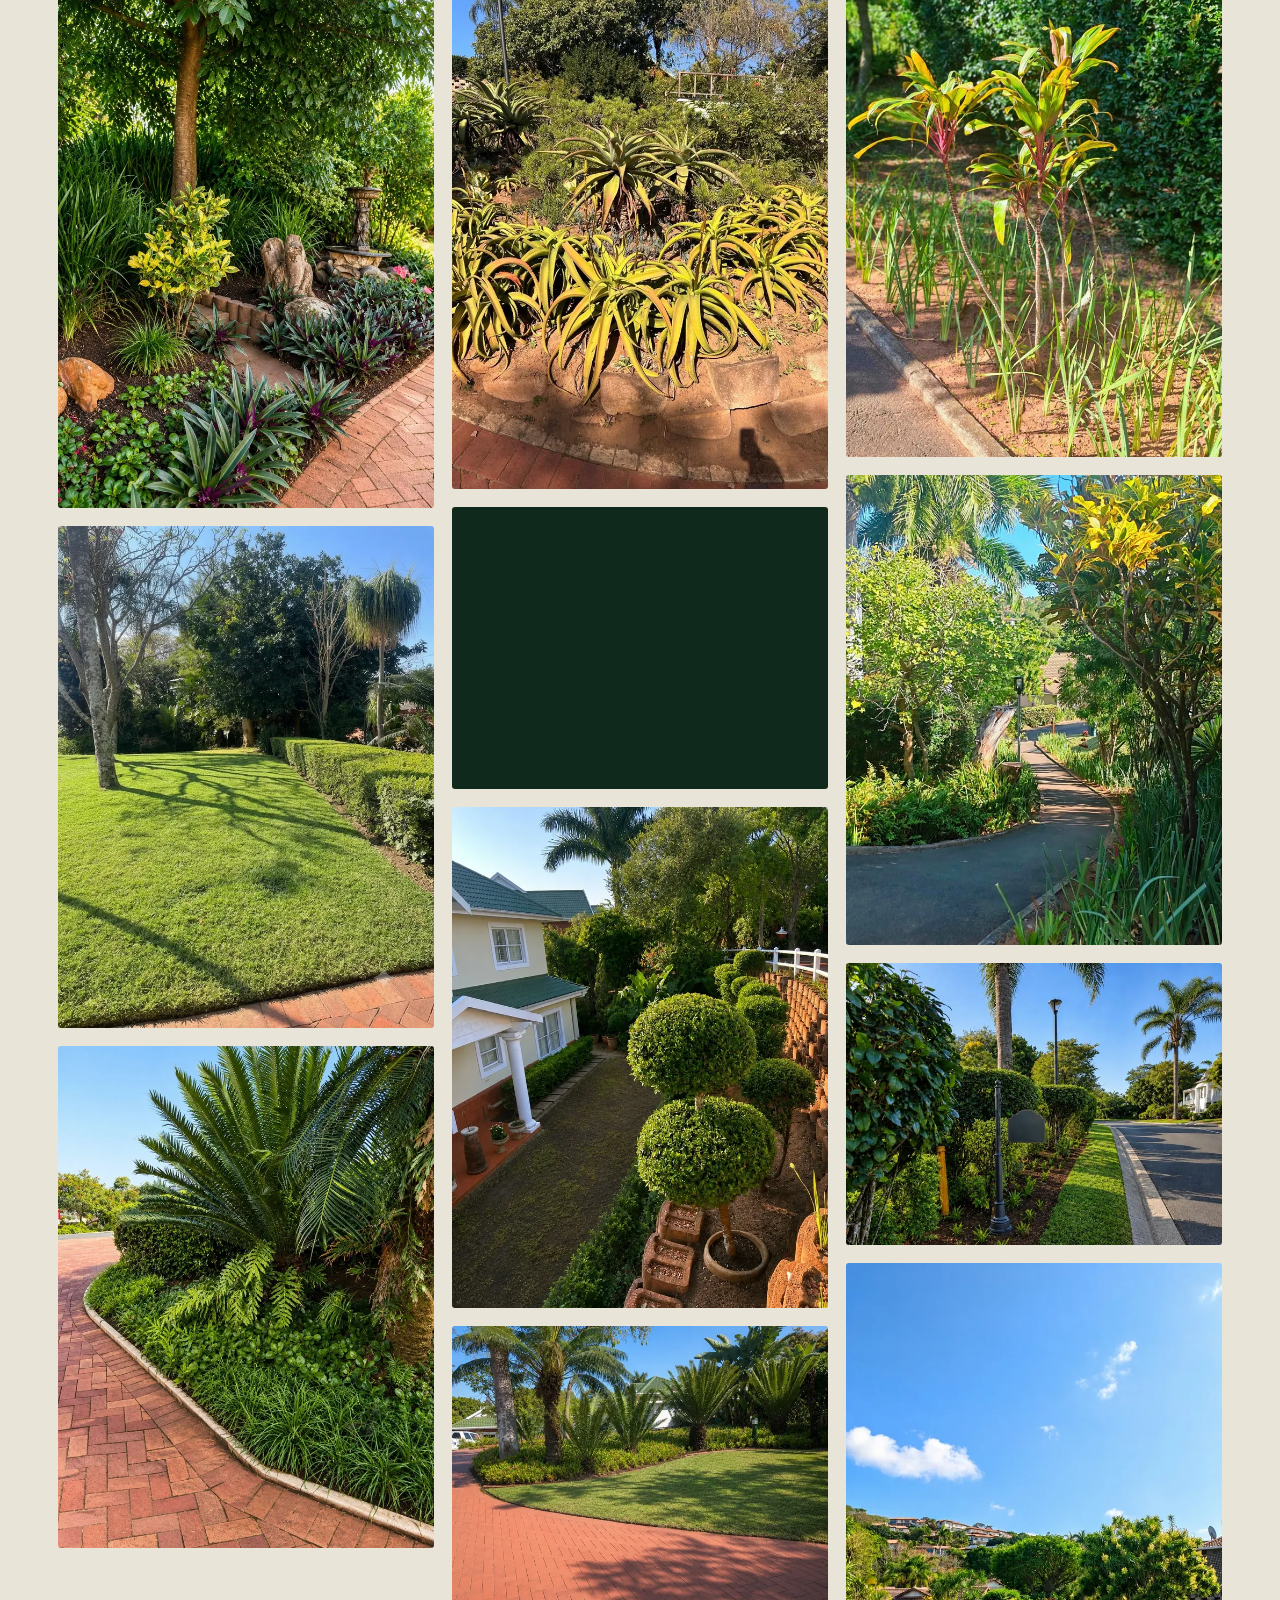
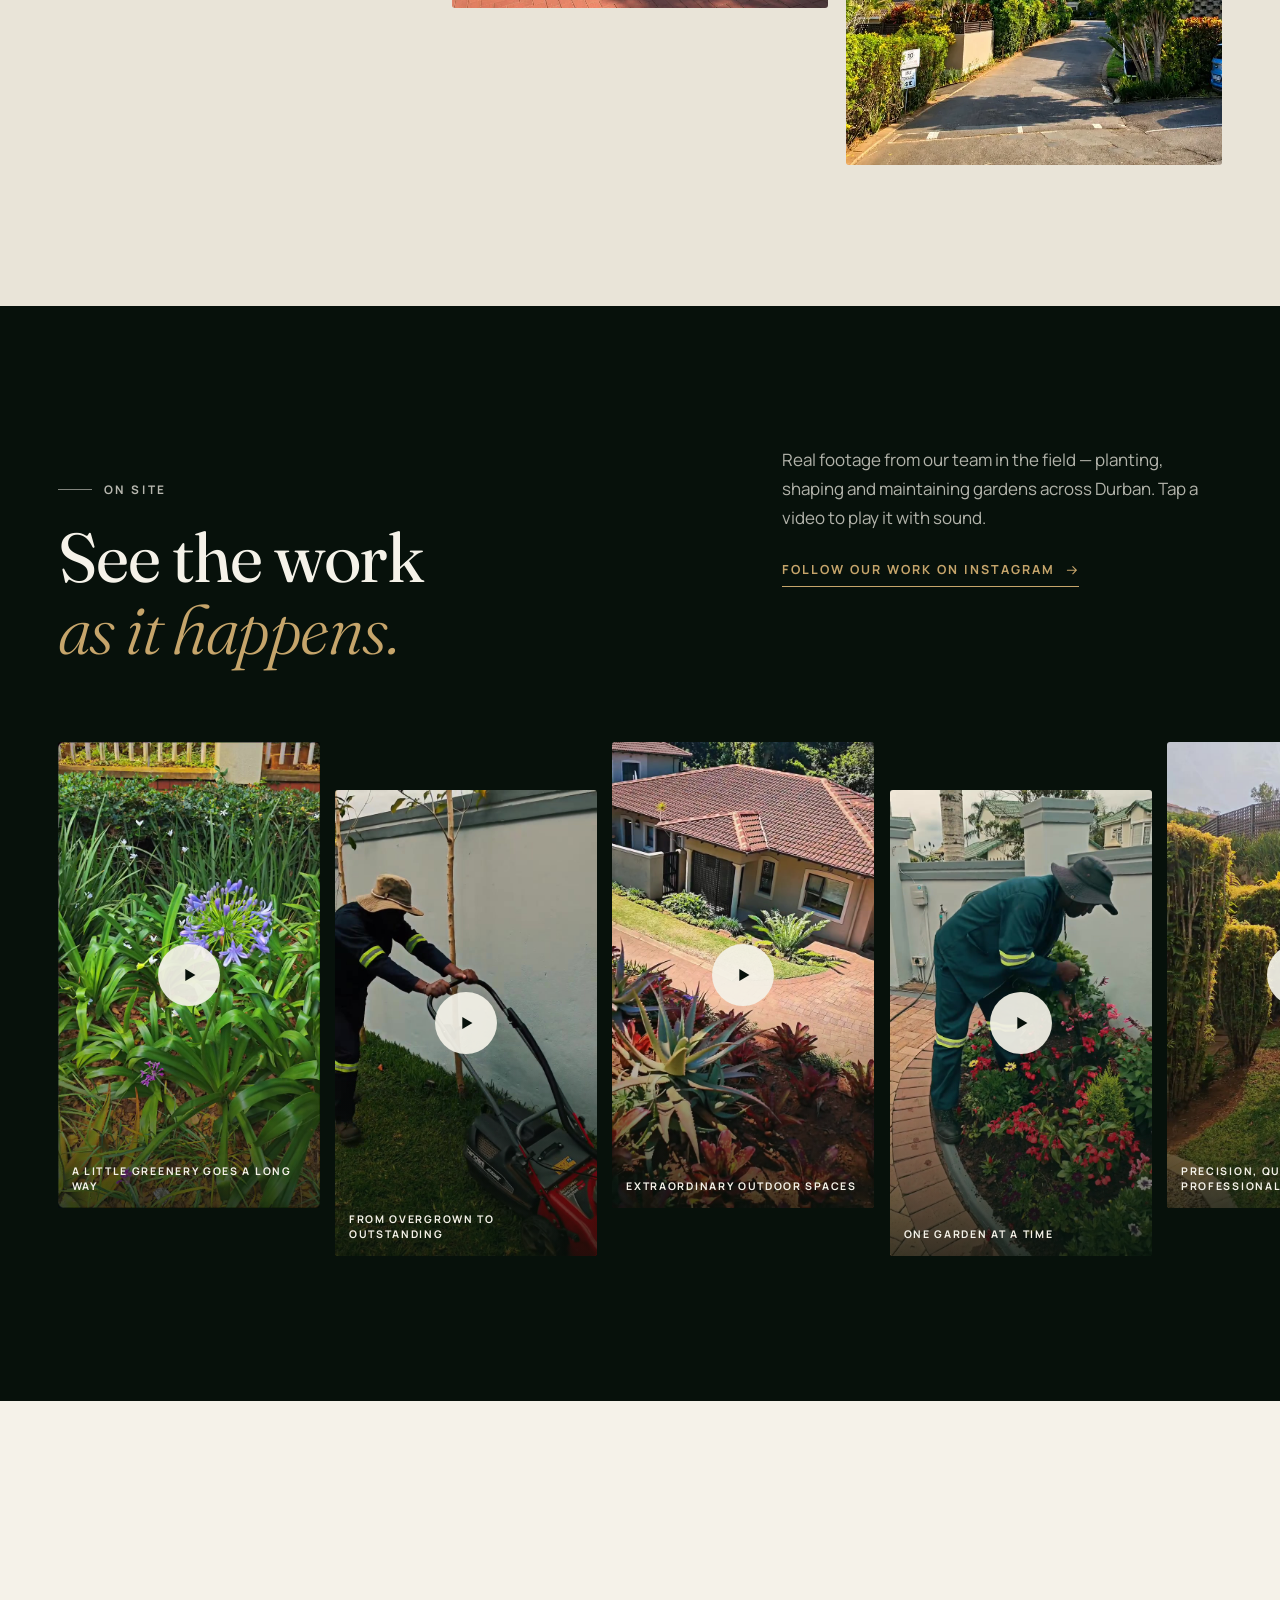
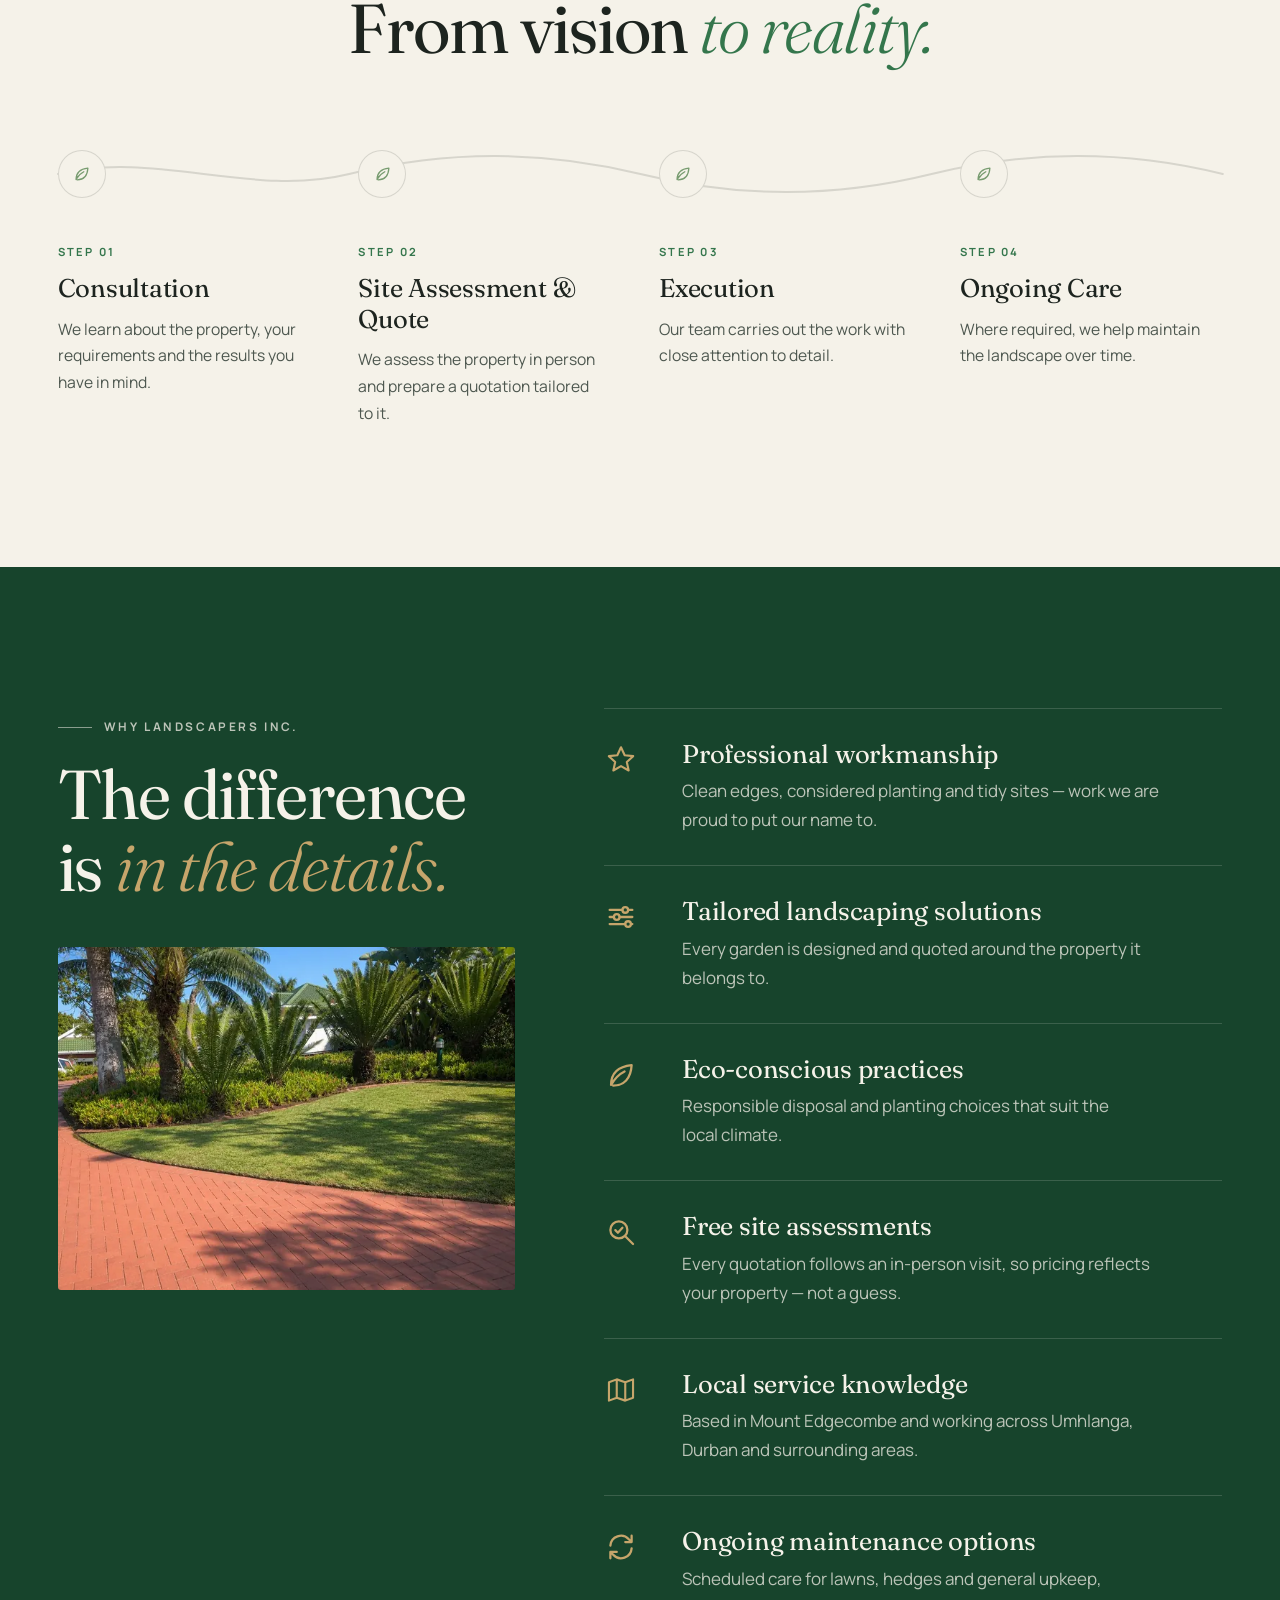
==== commit 9e17a650: "Merge branch 'main' of https://github.com/Krayolin15/landscapersinc" ====
--- a/index.html
+++ b/index.html
@@ -216,7 +216,7 @@
   </div>
   <div class="wrap hero-inner">
     <p class="eyebrow eyebrow--light hero-loc"><span class="dot"></span>Mount Edgecombe · Durban · KZN</p>
-     <h1 class="hero-title">
+    <h1 class="hero-title">
   <span class="ln"><span>Transforming your Outdoor Spaces</span></span>
   <span class="ln"><span>One Garden</span></span>
   <span class="ln"><span><em>at a Time</em></span></span>
